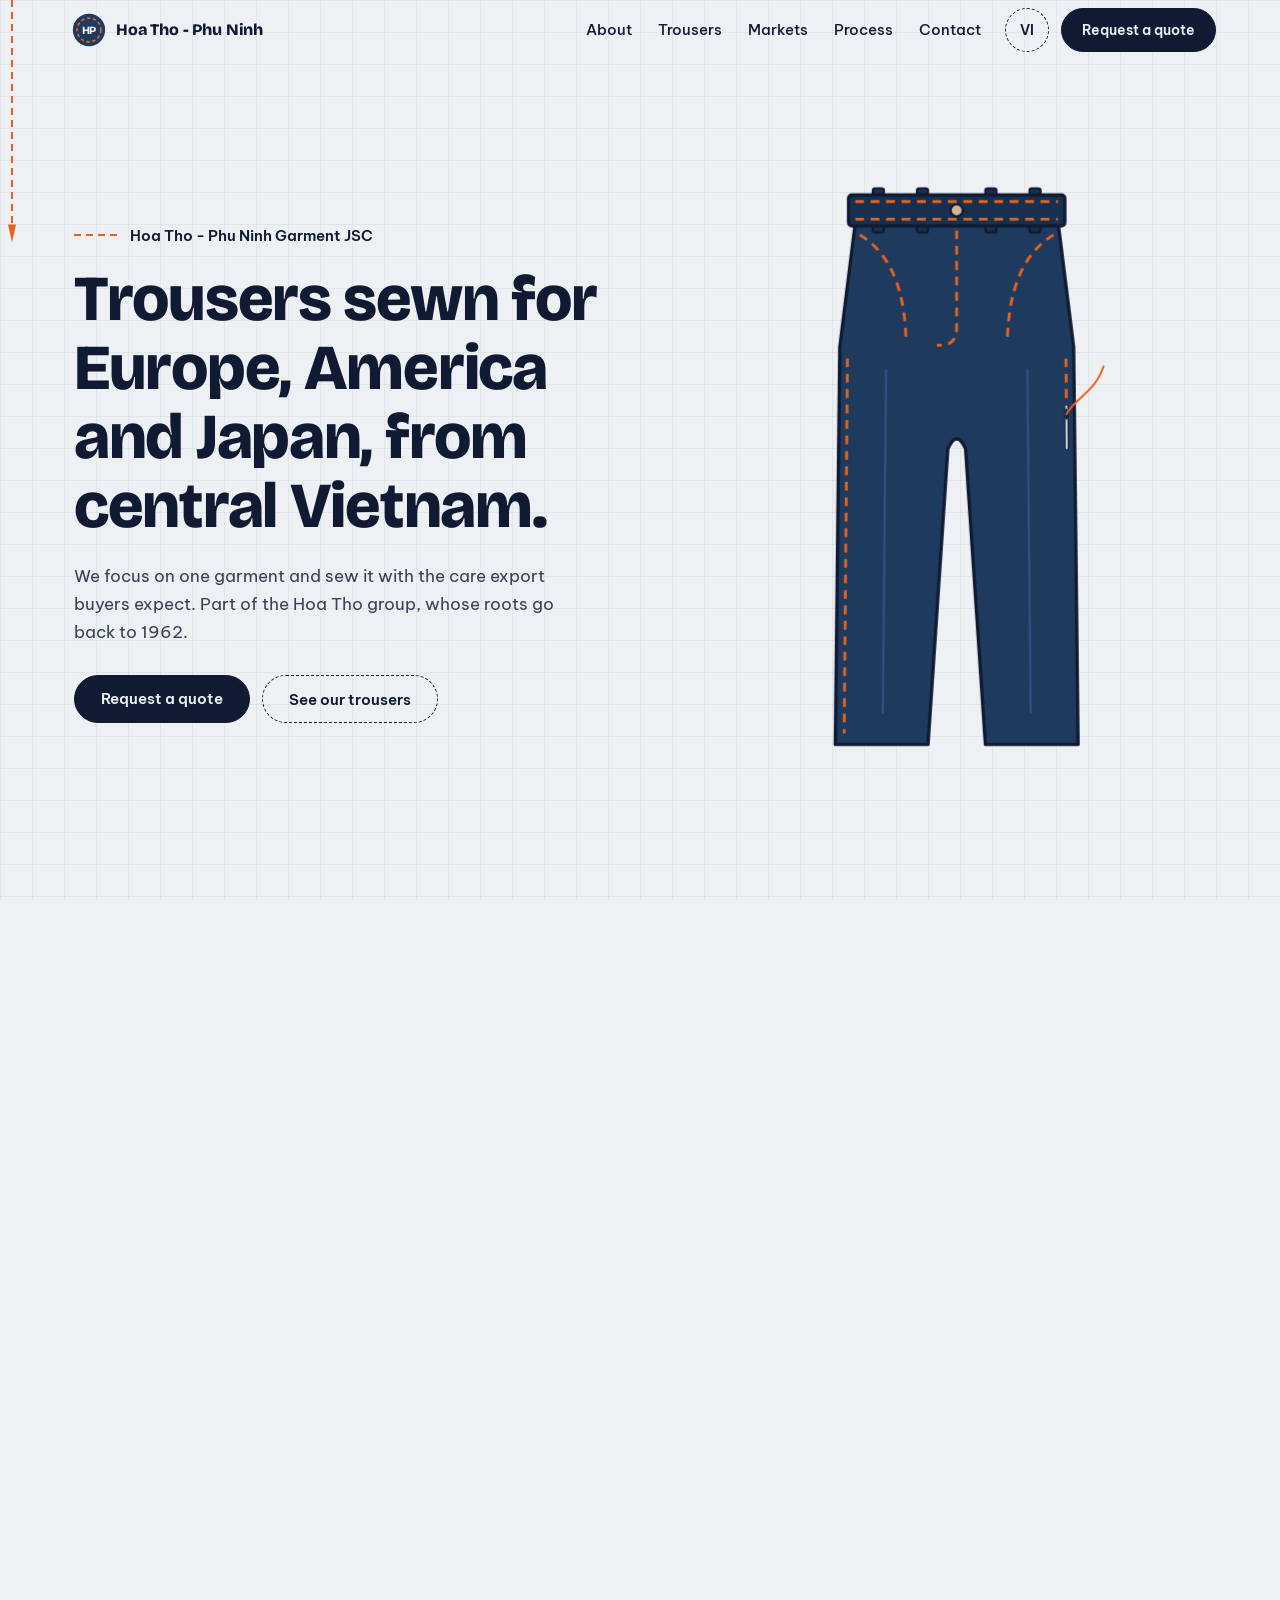
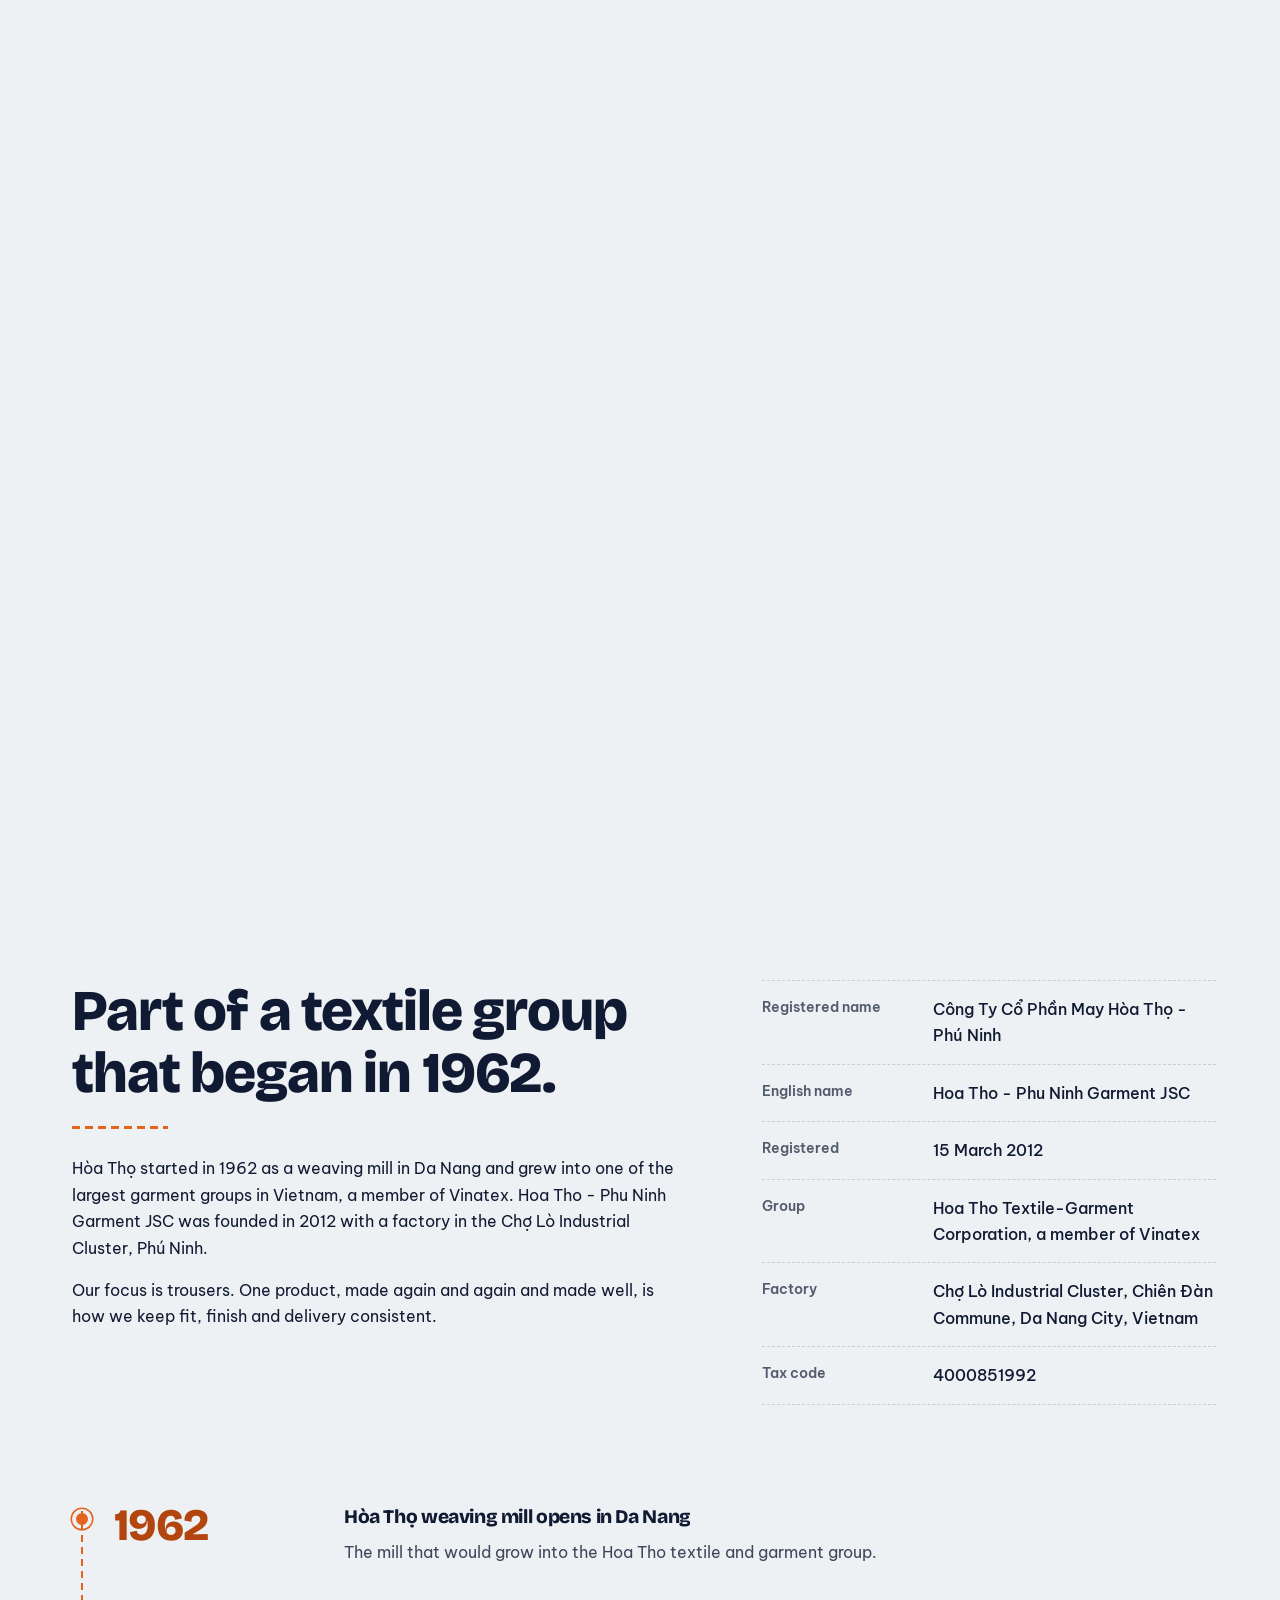
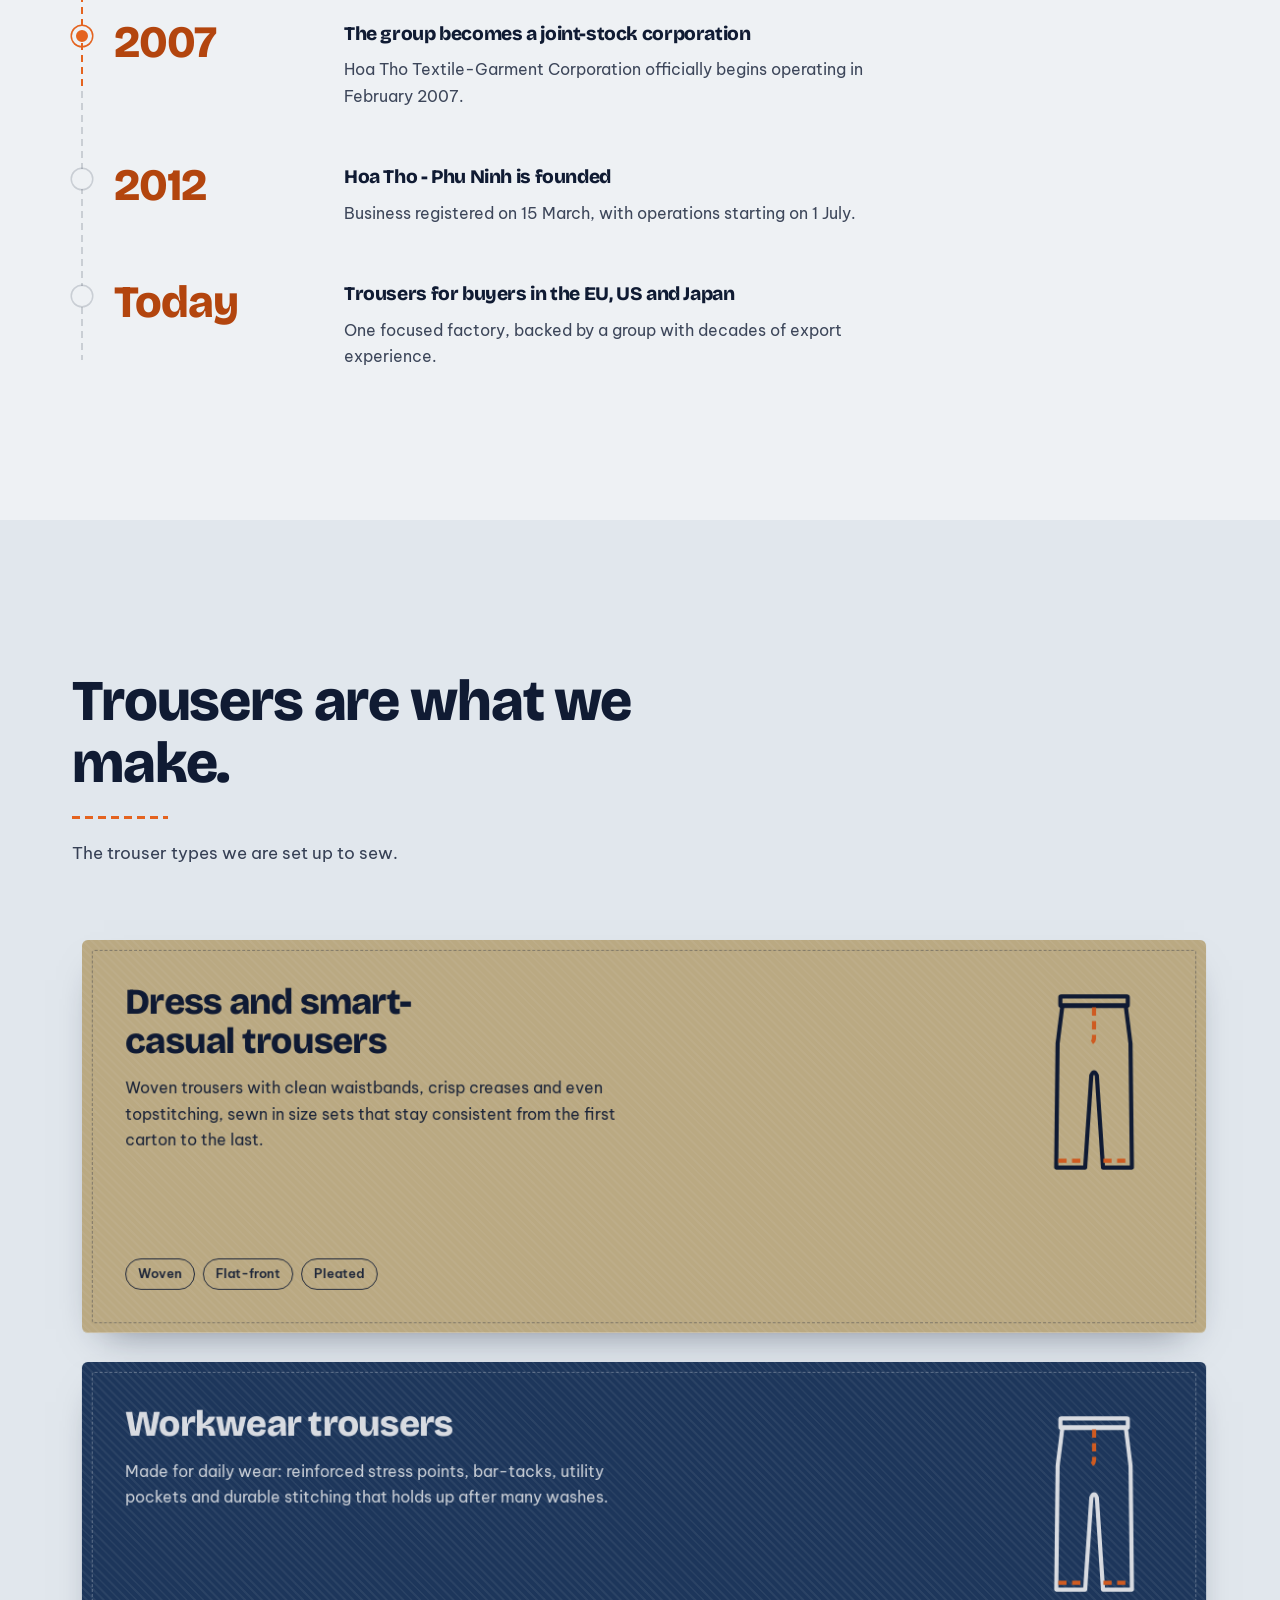
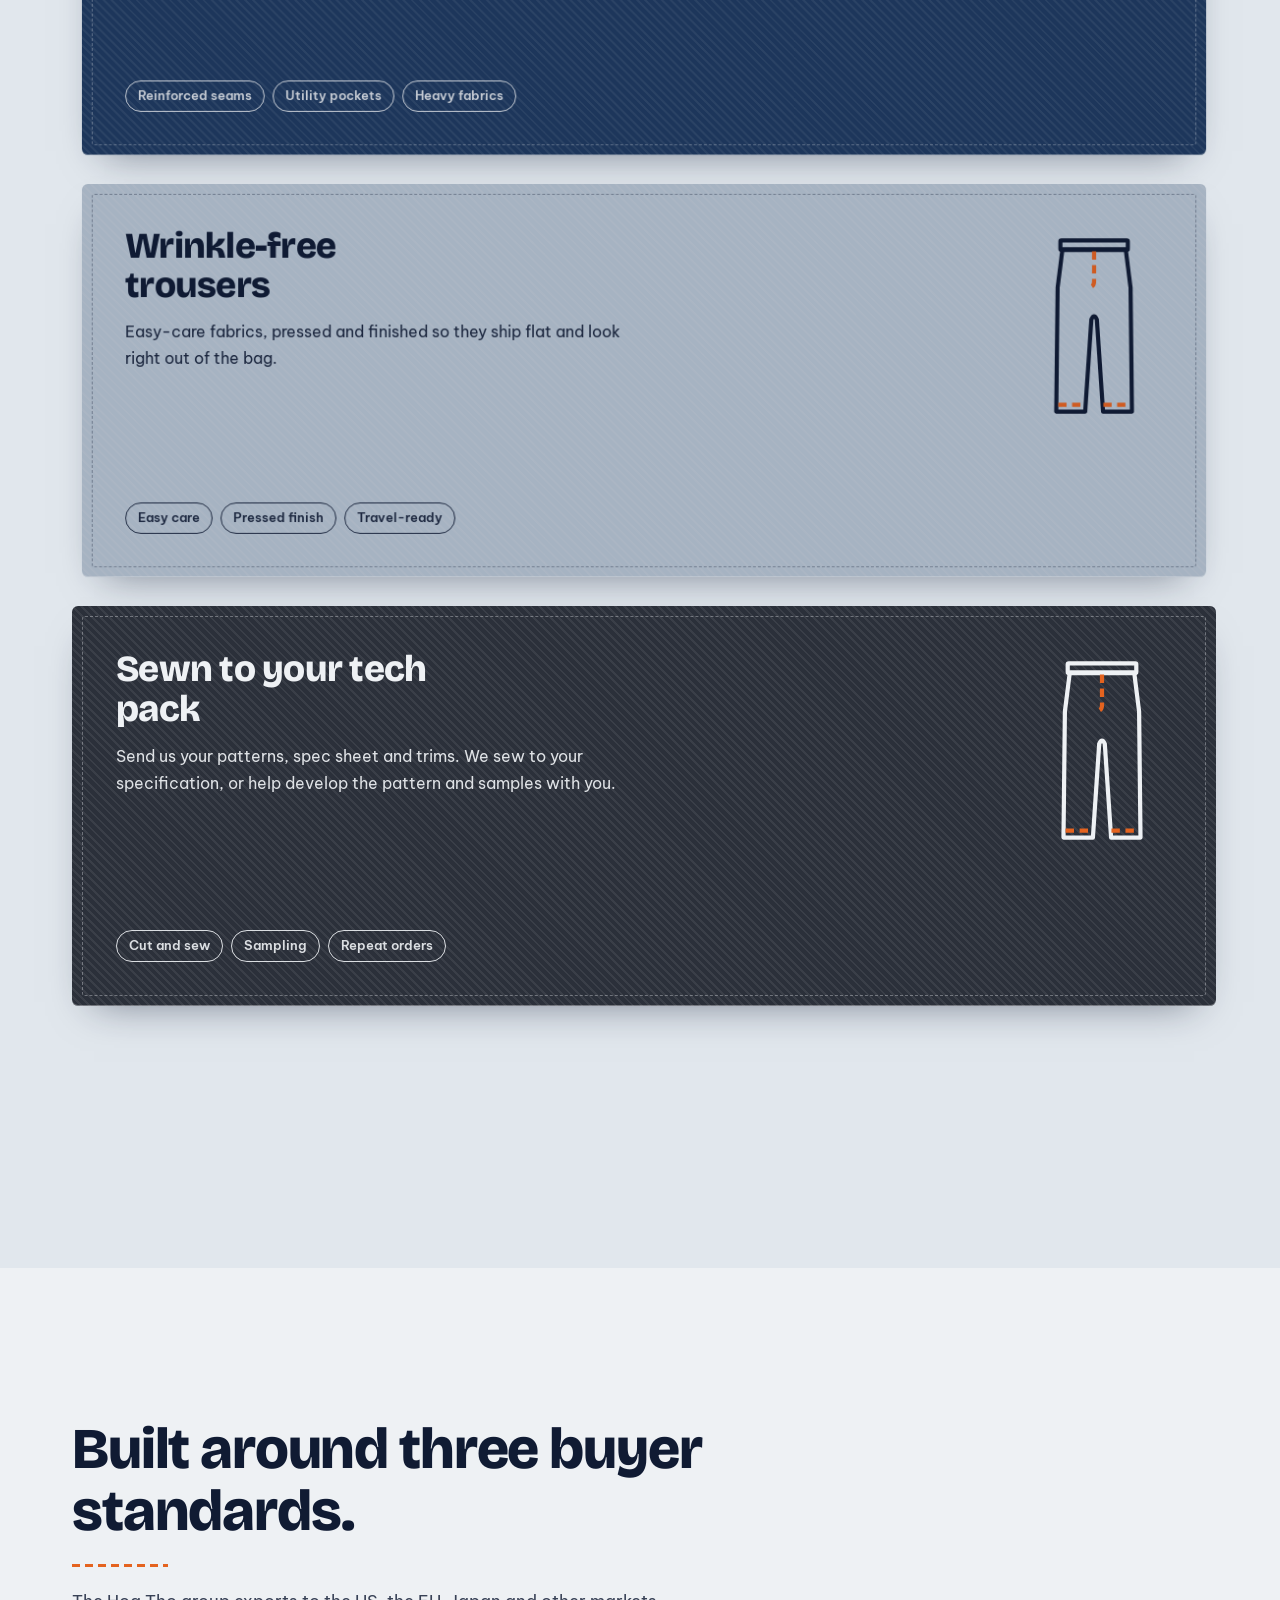
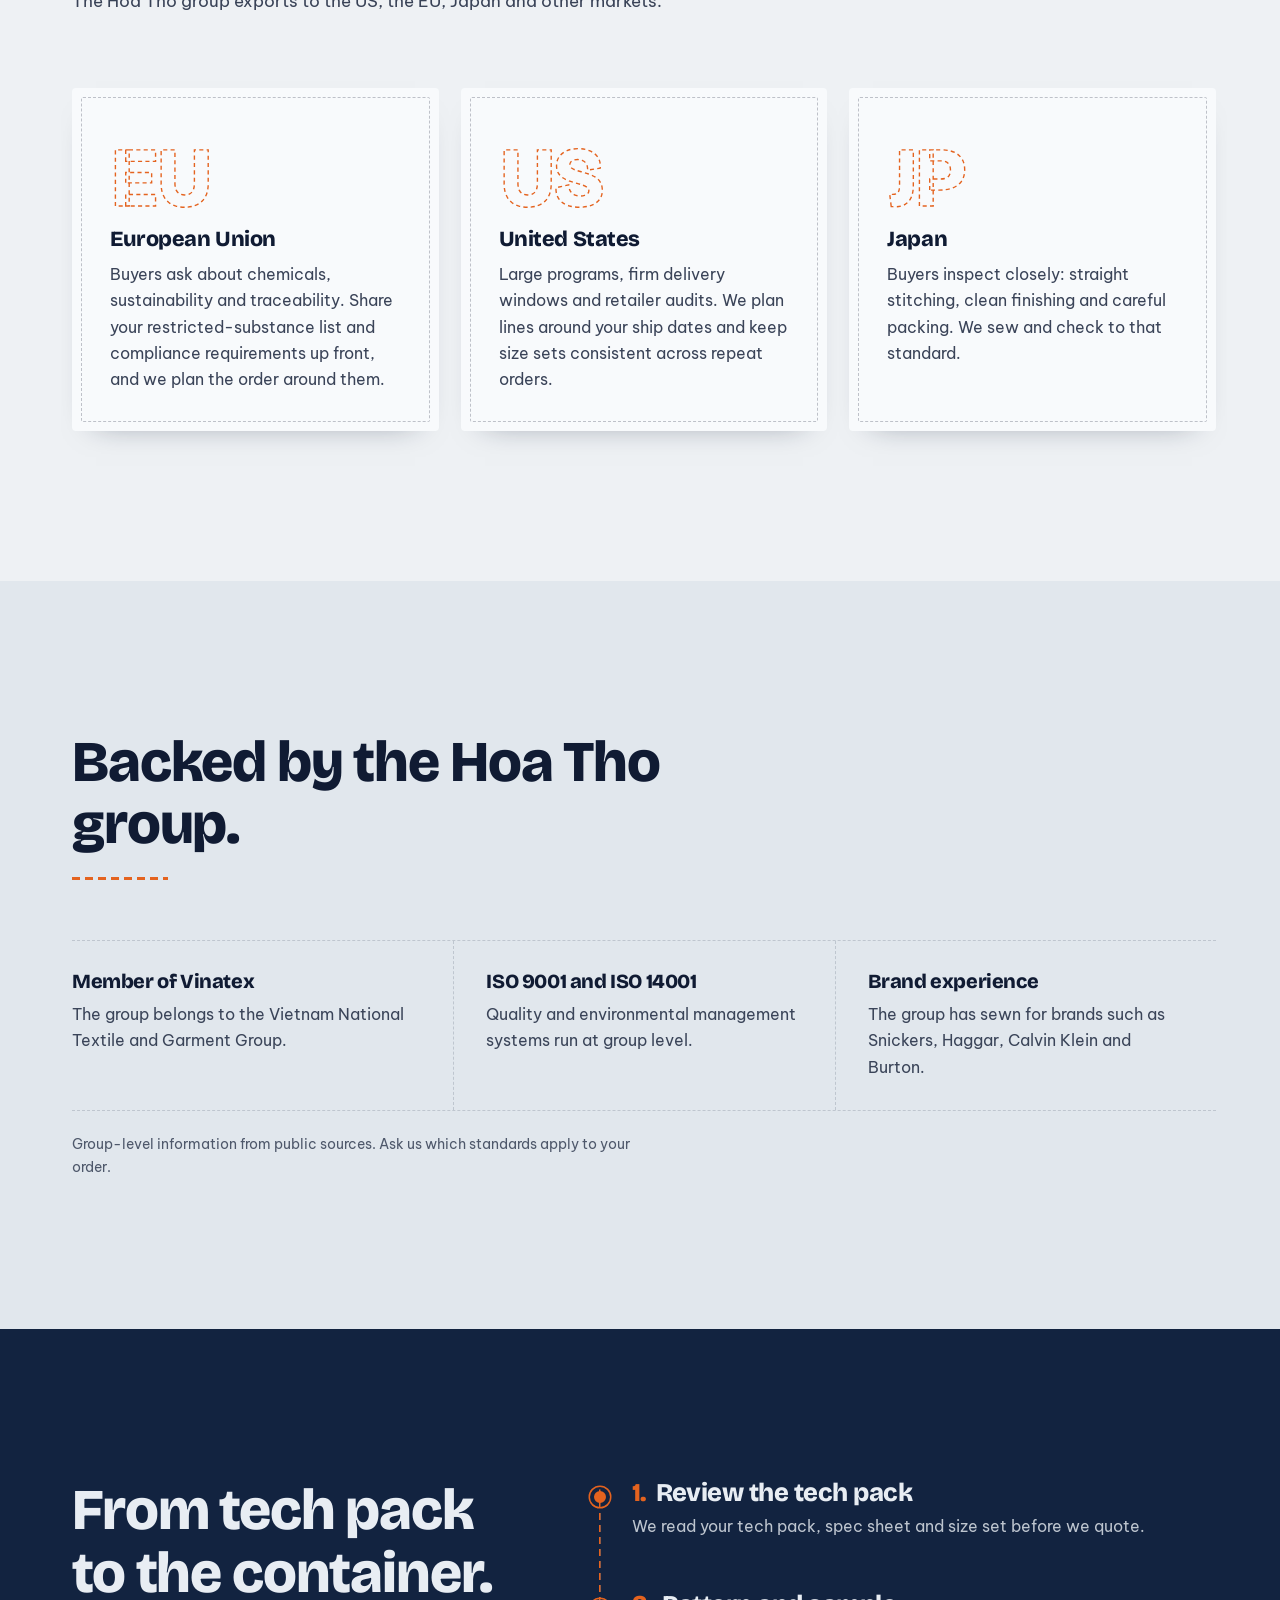
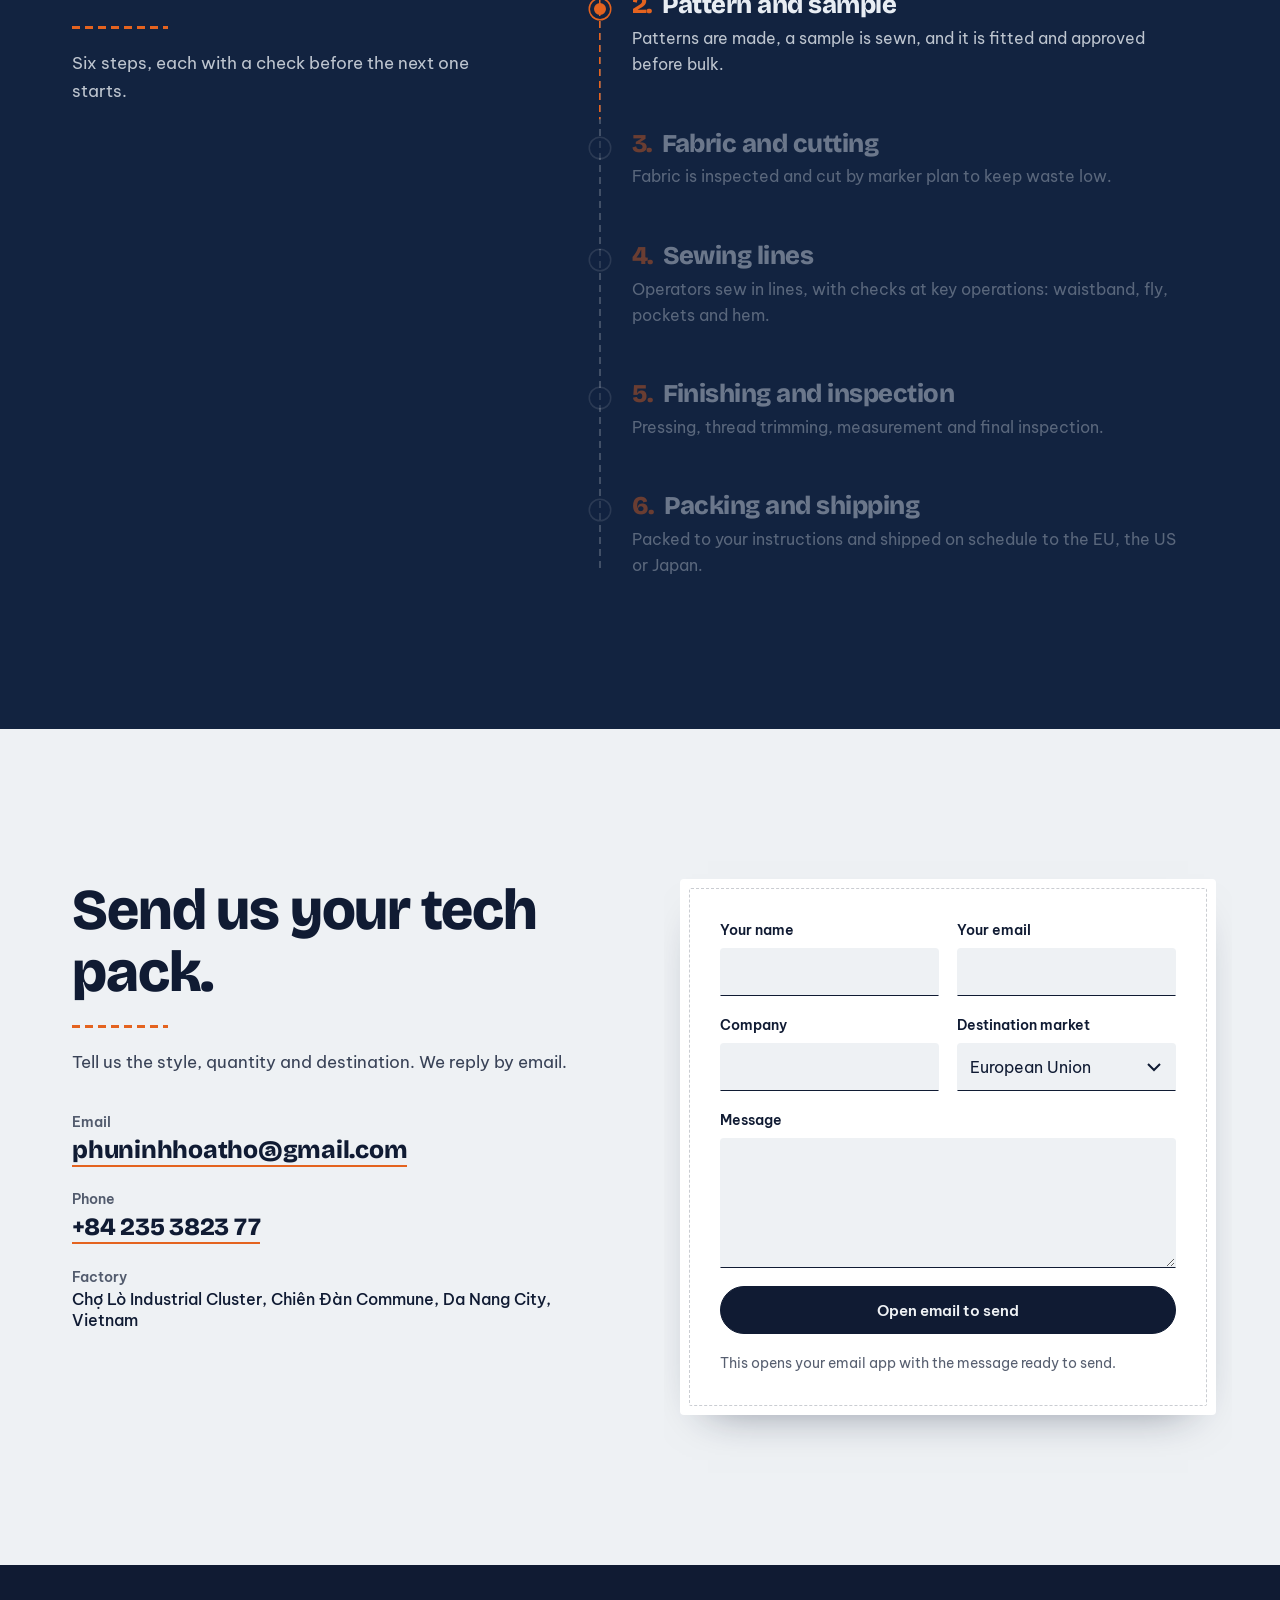
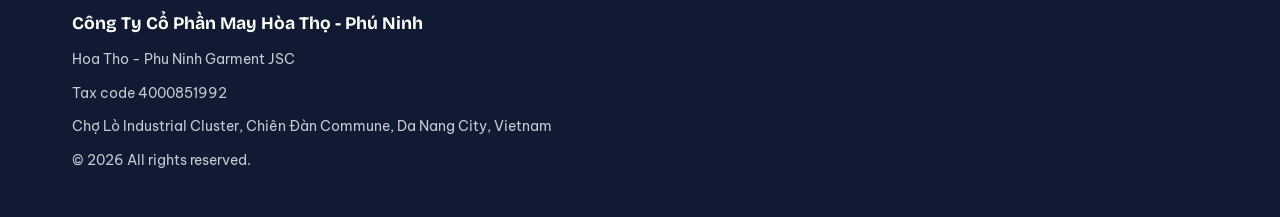
==== index.html @ cc7454ab "Refactor contact form submission logic" ====
<!DOCTYPE html>
<html lang="en">
<head>
<meta charset="utf-8">
<meta name="viewport" content="width=device-width, initial-scale=1, viewport-fit=cover">
<title>Hoa Tho - Phu Ninh Garment JSC | Trouser manufacturer, Vietnam</title>
<meta name="description" content="Hoa Tho - Phu Ninh Garment JSC sews trousers for buyers in the EU, the US and Japan. Part of the Hoa Tho group, whose roots go back to 1962.">
<meta name="theme-color" content="#EEF1F4">
<link rel="icon" href="data:image/svg+xml,%3Csvg xmlns='http://www.w3.org/2000/svg' viewBox='0 0 40 40'%3E%3Ccircle cx='20' cy='20' r='19' fill='%231F3A5F'/%3E%3Ccircle cx='20' cy='20' r='14' fill='none' stroke='%23E4631F' stroke-width='2' stroke-dasharray='4 3'/%3E%3C/svg%3E">
<link rel="preconnect" href="https://fonts.googleapis.com">
<link rel="preconnect" href="https://fonts.gstatic.com" crossorigin>
<link href="https://fonts.googleapis.com/css2?family=Be+Vietnam+Pro:wght@400;500;600&family=Bricolage+Grotesque:opsz,wght@12..96,600;12..96,800&display=swap" rel="stylesheet">
<script>document.documentElement.classList.add('js');</script>
<style>
:root{
  --paper:#EEF1F4; --paper2:#E1E7ED; --ink:#101B33; --denim:#1F3A5F; --denim-d:#122340;
  --khaki:#CDB98A; --thread:#E4631F; --thread-d:#B3450E; --line:rgba(16,27,51,.16);
  --f-display:'Bricolage Grotesque','Segoe UI',system-ui,-apple-system,'Helvetica Neue',Arial,sans-serif;
  --f-body:'Be Vietnam Pro','Segoe UI',system-ui,-apple-system,Roboto,'Helvetica Neue',Arial,sans-serif;
  --hdr:60px; --pad:clamp(22px,5vw,64px);
}
*,*::before,*::after{box-sizing:border-box}
*{margin:0}
html{-webkit-text-size-adjust:100%;text-size-adjust:100%}
html.lenis,html.lenis body{height:auto}
.lenis.lenis-smooth{scroll-behavior:auto!important}
.lenis.lenis-stopped{overflow:hidden}
body{font-family:var(--f-body);background:var(--paper);color:var(--ink);line-height:1.65;font-size:1rem;overflow-x:hidden;overflow-x:clip;-webkit-font-smoothing:antialiased;-webkit-tap-highlight-color:transparent}
img,svg{display:block;max-width:100%}
a{color:inherit}
h1,h2,h3{font-family:var(--f-display);line-height:1.08;letter-spacing:-.02em;font-weight:800}
:focus-visible{outline:3px solid var(--thread);outline-offset:3px;border-radius:2px}
.skip{position:absolute;left:12px;top:-60px;background:var(--ink);color:#fff;padding:10px 16px;z-index:100;border-radius:6px}
.skip:focus{top:12px}
section[id]{scroll-margin-top:var(--hdr)}

/* ---------- header ---------- */
.hdr{position:fixed;inset:0 0 auto 0;z-index:50;padding-top:env(safe-area-inset-top);transition:background .3s,border-color .3s;border-bottom:1px solid transparent}
.hdr.sc{background:rgba(238,241,244,.88);-webkit-backdrop-filter:blur(10px);backdrop-filter:blur(10px);border-bottom-color:var(--line)}
.hdr-in{height:var(--hdr);display:flex;align-items:center;gap:12px;padding:0 var(--pad) 0 calc(var(--pad) + 8px);max-width:1400px;margin:0 auto}
.brand{display:flex;align-items:center;gap:10px;text-decoration:none;font-family:var(--f-display);font-weight:800;font-size:1rem;letter-spacing:-.01em;min-width:0;flex:1 1 auto}
.brand svg{width:34px;height:34px;flex:none}
.brand span{white-space:nowrap;overflow:hidden;text-overflow:ellipsis}
.nav{display:none;gap:26px;font-size:.92rem;font-weight:500}
.nav a{text-decoration:none;padding:6px 0;background:linear-gradient(var(--thread),var(--thread)) 0 100%/0 2px no-repeat;transition:background-size .3s}
.nav a:hover{background-size:100% 2px}
.lang{min-width:44px;height:44px;border:1.5px dashed var(--ink);border-radius:999px;background:transparent;font:600 .85rem var(--f-body);color:var(--ink);cursor:pointer;padding:0 12px}
.btn.hdr-cta{display:none}
@media (min-width:640px){.btn.hdr-cta{display:inline-flex}}
@media (min-width:980px){.nav{display:flex;margin-left:auto;margin-right:12px}.brand{flex:0 0 auto}}

.btn{display:inline-flex;align-items:center;justify-content:center;min-height:48px;padding:0 26px;border-radius:999px;border:1.5px solid var(--ink);background:var(--ink);color:var(--paper);font:600 .95rem var(--f-body);white-space:nowrap;text-decoration:none;cursor:pointer;transition:background .25s,color .25s,border-color .25s}
.btn:hover{background:var(--thread-d);border-color:var(--thread-d)}
.btn.ghost{background:transparent;color:var(--ink);border-style:dashed}
.btn.ghost:hover{background:var(--ink);color:var(--paper);border-style:solid}
.hdr-cta.btn{min-height:44px;padding:0 20px;font-size:.88rem}

/* ---------- scroll seam on the left edge ---------- */
.rail{position:fixed;left:6px;top:0;bottom:0;width:12px;z-index:45;pointer-events:none}
.rail-line{position:absolute;left:5px;top:0;bottom:0;width:2px;background:repeating-linear-gradient(to bottom,var(--thread) 0 7px,transparent 7px 12px)}
.js .rail-line{clip-path:inset(0 0 100% 0)}
.rail-needle{position:absolute;left:2px;top:0;width:8px;height:18px;background:var(--thread);clip-path:polygon(0 0,100% 0,50% 100%);opacity:0;will-change:transform}
.js .rail-needle{opacity:1}

/* ---------- hero (pinned, scroll-scrubbed stitching) ---------- */
.hero-track{height:270vh;height:270svh;position:relative}
.hero-sticky{position:sticky;top:0;height:100vh;height:100svh;display:flex;align-items:center;padding:calc(var(--hdr) + 14px + env(safe-area-inset-top)) var(--pad) 28px calc(var(--pad) + 10px);
  background-color:var(--paper);
  background-image:linear-gradient(rgba(16,27,51,.055) 1px,transparent 1px),linear-gradient(90deg,rgba(16,27,51,.055) 1px,transparent 1px);
  background-size:32px 32px}
.hero-grid{display:grid;grid-template-columns:1.05fr .95fr;gap:clamp(16px,4vw,64px);align-items:center;width:100%;max-width:1280px;margin:0 auto}
.hero-co{font-size:.95rem;font-weight:600;margin-bottom:16px;display:flex;align-items:center;gap:12px}
.hero-co::before{content:"";width:44px;height:2px;background:repeating-linear-gradient(90deg,var(--thread) 0 7px,transparent 7px 12px);flex:none}
.hero h1{font-size:clamp(2.1rem,5vw,4.3rem);font-size:clamp(2.1rem,min(5vw,10svh),4.3rem);max-width:16ch}
.hero-lead{margin-top:22px;max-width:46ch;font-size:1.05rem;color:rgba(16,27,51,.82)}
.hero-cta{margin-top:30px;display:flex;flex-wrap:wrap;gap:12px}
.hero-art{display:flex;justify-content:center;align-items:center;min-height:0}
.hero-art svg{height:min(76vh,640px);height:min(76svh,640px);width:auto;max-width:100%;overflow:visible}
.hero-hint{position:absolute;left:50%;bottom:calc(14px + env(safe-area-inset-bottom));transform:translateX(-50%);font-size:.82rem;font-weight:500;color:rgba(16,27,51,.7);display:flex;align-items:center;gap:10px;white-space:nowrap;pointer-events:none}
.hero-hint i{width:2px;height:22px;background:repeating-linear-gradient(to bottom,var(--thread) 0 5px,transparent 5px 9px)}
@media (max-width:820px){
  .hero-grid{grid-template-columns:1fr;gap:10px}
  .hero h1{font-size:clamp(1.75rem,8vw,2.4rem);max-width:17ch}
  .hero-lead,.hero-cta .ghost{display:none}
  .hero-cta{margin-top:18px}
  .hero-co{margin-bottom:10px;font-size:.85rem}
  .hero-art svg{height:min(42vh,380px);height:min(42svh,380px)}
  .hero-hint{display:none}
}
@media (max-width:820px) and (max-height:600px){
  .hero-co{display:none}
  .hero-art svg{height:min(32vh,380px);height:min(32svh,380px)}
}
@media (max-height:480px) and (min-width:821px){
  .hero h1{font-size:clamp(1.4rem,8.5vh,2.4rem)}
  .hero-lead,.hero-cta{display:none}
  .hero-co{margin-bottom:8px}
}
/* load-in: the one orchestrated moment */
@keyframes wipe{from{clip-path:inset(-25% 100% -25% 0)}to{clip-path:inset(-25% -3% -25% -3%)}}
@keyframes cut{from{clip-path:inset(0 0 100% 0)}to{clip-path:inset(-10% -10% -10% -10%)}}
@keyframes rise{from{opacity:0}to{opacity:1}}
.js .hero h1{animation:wipe 1.3s cubic-bezier(.65,0,.2,1) .15s both}
.js .hero-co,.js .hero-lead,.js .hero-cta{animation:rise .8s ease 1s both}
.js .hero-art{animation:cut 1.2s cubic-bezier(.65,0,.2,1) .35s both}
.js .hero:not(.ready) .stitch{visibility:hidden}

/* ---------- generic sections ---------- */
.sec{padding:clamp(76px,12vw,150px) var(--pad) clamp(76px,12vw,150px) calc(var(--pad) + 8px);position:relative}
.wrap{max-width:1180px;margin:0 auto}
.sec h2{font-size:clamp(1.9rem,5.2vw,3.6rem);max-width:18ch}
.sec-lead{margin-top:20px;max-width:54ch;font-size:1.08rem;color:rgba(16,27,51,.82)}
.seam{display:block;height:3px;width:96px;margin-top:22px;background:repeating-linear-gradient(90deg,var(--thread) 0 8px,transparent 8px 13px)}
.dark{background:var(--denim-d);color:#E8EDF3}
.dark .sec-lead,.dark p{color:rgba(232,237,243,.8)}
.alt{background:var(--paper2)}

/* reveal: a wipe along the seam (only things that are not scrubbed) */
.js [data-rv]{clip-path:inset(-20% 100% -20% 0)}
.js [data-rv].in{clip-path:inset(-20% -3% -20% -3%);transition:clip-path 1.1s cubic-bezier(.65,0,.2,1);transition-delay:var(--d,0s)}

/* ---------- about ---------- */
.about-grid{display:grid;gap:clamp(36px,6vw,80px);grid-template-columns:1fr}
.about-grid p+p{margin-top:16px}
.about-grid .body{margin-top:26px;max-width:58ch}
.facts{border-top:1.5px dashed var(--line);align-self:start}
.facts div{display:grid;grid-template-columns:minmax(96px,34%) 1fr;gap:16px;padding:15px 0;border-bottom:1.5px dashed var(--line)}
.facts dt{font-size:.88rem;font-weight:600;color:rgba(16,27,51,.7)}
.facts dd{font-weight:500;overflow-wrap:anywhere}
@media (min-width:900px){.about-grid{grid-template-columns:1.15fr .85fr}}

/* thread timeline (shared by about + process) */
.thread{list-style:none;padding:0 0 0 42px;position:relative;--tc:var(--line);--p:1}
.js .thread{--p:0}
.thread::before,.thread::after{content:"";position:absolute;left:9px;top:10px;bottom:10px;width:2px;background:repeating-linear-gradient(to bottom,var(--tc) 0 7px,transparent 7px 12px)}
.thread::after{--tc:var(--thread);clip-path:inset(0 0 calc(100% - var(--p) * 100%) 0)}
.thread>li{position:relative;padding-bottom:clamp(30px,5vw,52px)}
.thread>li:last-child{padding-bottom:0}
.thread>li::before{content:"";position:absolute;left:-42px;top:8px;width:20px;height:20px;border-radius:50%;background:var(--thread);border:4px solid var(--paper);box-shadow:0 0 0 1.5px var(--thread);transition:background .3s,box-shadow .3s}
.js .thread>li:not(.on)::before{background:var(--paper);box-shadow:0 0 0 1.5px var(--line)}
.tl{margin-top:clamp(56px,8vw,96px)}
.tl time{font-family:var(--f-display);font-weight:800;font-size:clamp(1.9rem,4.2vw,2.8rem);letter-spacing:-.02em;color:var(--thread-d);line-height:1.1;display:block}
.tl h3{font-size:1.2rem;margin:6px 0 6px}
.tl p{max-width:52ch;color:rgba(16,27,51,.8)}
@media (min-width:900px){
  .tl>li{display:grid;grid-template-columns:190px 1fr;gap:12px 40px;align-items:start}
  .tl time{grid-row:span 2}
  .tl h3{margin:6px 0 0}
}

/* ---------- products: fabric swatches that stack ---------- */
.stack{margin-top:clamp(40px,6vw,72px);padding-bottom:10vh}
.card{--c-bg:var(--khaki);--c-ink:var(--ink);position:sticky;top:calc(var(--hdr) + 14px + var(--i) * 14px);margin-bottom:22px;min-height:clamp(300px,50vh,400px);min-height:clamp(300px,50svh,400px);border-radius:6px;padding:clamp(24px,4vw,44px);background-color:var(--c-bg);color:var(--c-ink);
  background-image:repeating-linear-gradient(45deg,rgba(255,255,255,.07) 0 2px,transparent 2px 6px);
  display:grid;grid-template-columns:1fr auto;gap:20px;align-content:space-between;transform-origin:50% 0;will-change:transform;box-shadow:0 -1px 0 rgba(255,255,255,.35) inset,0 18px 40px -22px rgba(16,27,51,.55)}
.card::after{content:"";position:absolute;inset:10px;border:1.5px dashed currentColor;opacity:.35;border-radius:3px;pointer-events:none}
.card .shade{position:absolute;inset:0;background:var(--ink);opacity:0;border-radius:6px;pointer-events:none;z-index:2}
.card h3{font-size:clamp(1.5rem,3.8vw,2.3rem);max-width:14ch}
.card p{margin-top:14px;max-width:46ch;opacity:.92}
.card .ico{width:clamp(70px,14vw,140px);height:auto;aspect-ratio:400/580;color:currentColor;align-self:start}
.card ul{grid-column:1/-1;list-style:none;padding:0;display:flex;flex-wrap:wrap;gap:8px}
.card li{font-size:.82rem;font-weight:600;padding:4px 12px;border:1.5px solid currentColor;border-radius:999px;opacity:.9}
.c1{--c-bg:#CDB98A}
.c2{--c-bg:#1F3A5F;--c-ink:#EEF1F4}
.c3{--c-bg:#B7C4D1}
.c4{--c-bg:#2B303A;--c-ink:#EEF1F4}

/* ---------- markets ---------- */
.mk-grid{margin-top:clamp(40px,6vw,72px);display:grid;gap:22px;grid-template-columns:1fr}
.mk{background:#F8FAFC;padding:clamp(26px,3.4vw,38px);position:relative;border-radius:4px;box-shadow:0 14px 30px -24px rgba(16,27,51,.5)}
.mk::after{content:"";position:absolute;inset:9px;border:1.5px dashed rgba(16,27,51,.25);border-radius:2px;pointer-events:none}
.mk-code{width:clamp(130px,16vw,180px);height:auto;margin-bottom:12px;overflow:visible}
.mk-code text{font-family:var(--f-display);font-weight:800;font-size:104px;fill:none;stroke:var(--thread);stroke-width:1.7;stroke-dasharray:5 4}
.mk h3{font-size:1.35rem;margin-bottom:10px}
.mk p{color:rgba(16,27,51,.82)}
@media (min-width:900px){.mk-grid{grid-template-columns:repeat(3,1fr)}}

/* ---------- group standards ---------- */
.st-grid{margin-top:clamp(36px,5vw,60px);display:grid;gap:0;grid-template-columns:1fr;border-top:1.5px dashed var(--line)}
.st-grid>div{padding:26px 0;border-bottom:1.5px dashed var(--line)}
.st-grid h3{font-size:1.25rem;margin-bottom:8px}
.st-grid p{color:rgba(16,27,51,.8);max-width:44ch}
.note{margin-top:22px;font-size:.88rem;color:rgba(16,27,51,.7);max-width:64ch}
@media (min-width:900px){
  .st-grid{grid-template-columns:repeat(3,1fr);border-bottom:1.5px dashed var(--line)}
  .st-grid>div{border-bottom:0;padding:30px 32px 30px 0}
  .st-grid>div+div{padding-left:32px;border-left:1.5px dashed var(--line)}
}

/* ---------- process ---------- */
.pc-wrap{display:grid;gap:clamp(40px,6vw,70px);grid-template-columns:1fr}
.pc-head{align-self:start}
.pc{--tc:rgba(255,255,255,.2);counter-reset:s}
.pc>li::before{border-color:var(--denim-d);box-shadow:0 0 0 1.5px var(--thread)}
.js .pc>li:not(.on)::before{background:var(--denim-d);box-shadow:0 0 0 1.5px rgba(255,255,255,.25)}
.pc>li{counter-increment:s;transition:opacity .4s}
.js .pc>li:not(.on){opacity:.42}
.pc h3{font-size:clamp(1.25rem,2.6vw,1.6rem);margin-bottom:6px}
.pc h3::before{content:counter(s) ".";color:var(--thread);margin-right:10px}
.pc p{max-width:50ch}
@media (min-width:900px){
  .pc-wrap{grid-template-columns:5fr 7fr}
  .pc-head{position:sticky;top:calc(var(--hdr) + 40px)}
}

/* ---------- contact ---------- */
.ct-grid{display:grid;gap:clamp(36px,6vw,72px);grid-template-columns:1fr}
.ct-lines{margin-top:34px;display:grid;gap:22px}
.ct-lines dt{font-size:.88rem;font-weight:600;color:rgba(16,27,51,.7)}
.ct-lines dd{font-family:var(--f-display);font-weight:800;font-size:clamp(1.05rem,4.4vw,1.55rem);letter-spacing:-.01em;overflow-wrap:anywhere;line-height:1.3}
.ct-lines dd.plain{font-family:var(--f-body);font-weight:500;font-size:1rem;letter-spacing:0}
.ct-lines a{text-decoration:none;background:linear-gradient(var(--thread),var(--thread)) 0 100%/100% 2px no-repeat;padding-bottom:2px}
.ct-lines a:hover{color:var(--thread-d)}
.fm{background:#fff;padding:clamp(22px,4vw,40px);border-radius:4px;position:relative;box-shadow:0 20px 44px -28px rgba(16,27,51,.55)}
.fm::after{content:"";position:absolute;inset:9px;border:1.5px dashed rgba(16,27,51,.22);border-radius:2px;pointer-events:none}
.fm form{position:relative;z-index:1;display:grid;gap:18px}
.fld{display:grid;gap:6px}
.fld.two{gap:18px}
.fld label{font-size:.88rem;font-weight:600}
.fld input,.fld select,.fld textarea{width:100%;min-height:48px;font:400 16px var(--f-body);color:var(--ink);background:var(--paper);border:1.5px solid transparent;border-bottom-color:var(--ink);border-radius:4px 4px 0 0;padding:10px 12px;-webkit-appearance:none;appearance:none}
.fld textarea{min-height:130px;resize:vertical}
.fld select{background-image:url("data:image/svg+xml,%3Csvg xmlns='http://www.w3.org/2000/svg' width='14' height='9' viewBox='0 0 14 9'%3E%3Cpath d='M1 1l6 6 6-6' fill='none' stroke='%23101B33' stroke-width='2'/%3E%3C/svg%3E");background-repeat:no-repeat;background-position:right 14px center;padding-right:40px}
.fld input:focus,.fld select:focus,.fld textarea:focus{outline:none;border-color:var(--thread);background:#fff}
@media (min-width:560px){.fld.two{grid-template-columns:1fr 1fr}}
.err{color:#B3260E;font-size:.9rem;font-weight:600}
.err[hidden]{display:none}
.fm .btn{width:100%}
.fm .hint{font-size:.85rem;color:rgba(16,27,51,.7)}
@media (min-width:900px){.ct-grid{grid-template-columns:1fr 1fr}}

/* ---------- footer ---------- */
footer{background:var(--ink);color:rgba(238,241,244,.82);padding:44px var(--pad) calc(44px + env(safe-area-inset-bottom)) calc(var(--pad) + 8px);font-size:.9rem}
footer .wrap{display:grid;gap:10px}
footer strong{color:#fff;font-family:var(--f-display);font-size:1.1rem}

/* ---------- reduced motion ---------- */
@media (prefers-reduced-motion:reduce){
  *,*::before,*::after{animation:none!important;transition:none!important;scroll-behavior:auto!important}
  .js [data-rv]{clip-path:none!important}
  .js .rail-line{clip-path:none!important}
  .js .thread{--p:1!important}
  .hero-track{height:auto}
  .hero-sticky{position:relative;height:auto;min-height:100vh;min-height:100svh}
  .hero-hint{display:none}
  .card{position:relative;top:auto}
}
</style>
</head>
<body>
<a class="skip" href="#main">Skip to content</a>

<!-- shared SVG symbol: trouser icon for the swatches -->
<svg width="0" height="0" style="position:absolute" aria-hidden="true" focusable="false">
  <symbol id="trouser-ico" viewBox="0 0 400 580">
    <path d="M108 64 L292 64 L306 176 L310 536 L226 536 L208 268 Q200 250 192 268 L174 536 L90 536 L94 176 Z" fill="none" stroke="currentColor" stroke-width="12" stroke-linejoin="round"/>
    <rect x="102" y="38" width="196" height="28" rx="3" fill="none" stroke="currentColor" stroke-width="12"/>
    <path d="M200 70 L200 158 Q200 176 182 174 M96 516 L174 516 M227 516 L305 516" fill="none" stroke="#E4631F" stroke-width="12" stroke-dasharray="24 16"/>
  </symbol>
</svg>

<header class="hdr" id="hdr">
  <div class="hdr-in">
    <a class="brand" href="#top" aria-label="Hoa Tho - Phu Ninh Garment JSC">
      <svg viewBox="0 0 40 40" aria-hidden="true"><circle cx="20" cy="20" r="19" fill="#1F3A5F"/><circle cx="20" cy="20" r="14" fill="none" stroke="#E4631F" stroke-width="2" stroke-dasharray="4 3"/><text x="20" y="25" text-anchor="middle" font-size="13" font-weight="800" fill="#EEF1F4" font-family="Bricolage Grotesque,Segoe UI,Arial,sans-serif">HP</text></svg>
      <span data-i18n="brand">Hoa Tho - Phu Ninh</span>
    </a>
    <nav class="nav" aria-label="Main">
      <a href="#about" data-i18n="n_about">About</a>
      <a href="#products" data-i18n="n_products">Trousers</a>
      <a href="#markets" data-i18n="n_markets">Markets</a>
      <a href="#process" data-i18n="n_process">Process</a>
      <a href="#contact" data-i18n="n_contact">Contact</a>
    </nav>
    <button class="lang" id="lang" type="button" aria-label="Chuyển sang tiếng Việt">VI</button>
    <a class="btn hdr-cta" href="#contact" data-i18n="hdr_cta">Request a quote</a>
  </div>
</header>

<div class="rail" aria-hidden="true"><i class="rail-line" id="railLine"></i><i class="rail-needle" id="railNeedle"></i></div>

<main id="main">
<!-- ================= HERO ================= -->
<section class="hero hero-track" id="hero" aria-labelledby="hero-h">
  <div class="hero-sticky" id="top">
    <div class="hero-grid">
      <div class="hero-copy">
        <p class="hero-co" data-i18n="hero_co">Hoa Tho - Phu Ninh Garment JSC</p>
        <h1 id="hero-h" data-i18n="hero_h">Trousers sewn for Europe, America and Japan, from central Vietnam.</h1>
        <p class="hero-lead" data-i18n="hero_lead">We focus on one garment and sew it with the care export buyers expect. Part of the Hoa Tho group, whose roots go back to 1962.</p>
        <div class="hero-cta">
          <a class="btn" href="#contact" data-i18n="hero_cta1">Request a quote</a>
          <a class="btn ghost" href="#products" data-i18n="hero_cta2">See our trousers</a>
        </div>
      </div>
      <div class="hero-art">
        <svg id="heroSvg" viewBox="0 0 400 580" role="img" aria-label="Trousers being stitched with orange thread as you scroll" data-i18n-aria="hero_art">
          <defs></defs>
          <g class="fabric">
            <path d="M108 64 L292 64 L306 176 L310 536 L226 536 L208 268 Q200 250 192 268 L174 536 L90 536 L94 176 Z" fill="#1F3A5F" stroke="#101B33" stroke-width="3" stroke-linejoin="round"/>
            <path d="M136 196 L133 508 M264 196 L267 508" stroke="#2E5283" stroke-width="2" fill="none"/>
            <rect x="124" y="32" width="10" height="40" rx="2" fill="#17304F" stroke="#101B33" stroke-width="2"/>
            <rect x="164" y="32" width="10" height="40" rx="2" fill="#17304F" stroke="#101B33" stroke-width="2"/>
            <rect x="226" y="32" width="10" height="40" rx="2" fill="#17304F" stroke="#101B33" stroke-width="2"/>
            <rect x="266" y="32" width="10" height="40" rx="2" fill="#17304F" stroke="#101B33" stroke-width="2"/>
            <rect x="102" y="38" width="196" height="28" rx="3" fill="#17304F" stroke="#101B33" stroke-width="3"/>
            <circle cx="200" cy="52" r="5.5" fill="#CDB98A" stroke="#101B33" stroke-width="2"/>
          </g>
          <g fill="none" stroke="#E4631F" stroke-width="2.6" stroke-dasharray="8 6">
            <path class="stitch" d="M108 44 L292 44"/>
            <path class="stitch" d="M108 60 L292 60"/>
            <path class="stitch" d="M200 70 L200 158 Q200 176 182 174"/>
            <path class="stitch" d="M112 74 Q152 98 154 168"/>
            <path class="stitch" d="M288 74 Q248 98 246 168"/>
            <path class="stitch" d="M101 186 L98 526"/>
            <path class="stitch" d="M299 186 L302 526"/>
            <path class="stitch" d="M184 282 L168 526"/>
            <path class="stitch" d="M216 282 L232 526"/>
            <path class="stitch" d="M96 516 L174 516"/>
            <path class="stitch" d="M227 516 L304 516"/>
          </g>
          <g id="needle" opacity="0">
            <line x1="0" y1="0" x2="-38" y2="0" stroke="#101B33" stroke-width="3.6" stroke-linecap="round"/>
            <line x1="0" y1="0" x2="-38" y2="0" stroke="#D5DDE6" stroke-width="1.8" stroke-linecap="round"/>
            <ellipse cx="-31" cy="0" rx="5" ry="1.3" fill="#101B33"/>
            <path d="M-31 0 C-46 -8 -50 -26 -74 -34" fill="none" stroke="#E4631F" stroke-width="1.8" stroke-linecap="round"/>
          </g>
        </svg>
      </div>
    </div>
    <div class="hero-hint" id="heroHint" aria-hidden="true"><i></i><span data-i18n="hero_hint">Scroll to pull the thread</span></div>
  </div>
</section>

<!-- ================= ABOUT ================= -->
<section class="sec" id="about" aria-labelledby="about-h">
  <div class="wrap">
    <div class="about-grid">
      <div>
        <h2 id="about-h" data-rv data-i18n="ab_h">Part of a textile group that began in 1962.</h2>
        <span class="seam" data-rv style="--d:.25s"></span>
        <div class="body">
          <p data-i18n="ab_p1">Hòa Thọ started in 1962 as a weaving mill in Da Nang and grew into one of the largest garment groups in Vietnam, a member of Vinatex. Hoa Tho - Phu Ninh Garment JSC was founded in 2012 with a factory in the Chợ Lò Industrial Cluster, Phú Ninh.</p>
          <p data-i18n="ab_p2">Our focus is trousers. One product, made again and again and made well, is how we keep fit, finish and delivery consistent.</p>
        </div>
      </div>
      <dl class="facts" data-rv style="--d:.15s">
        <div><dt data-i18n="fk_reg">Registered name</dt><dd>Công Ty Cổ Phần May Hòa Thọ - Phú Ninh</dd></div>
        <div><dt data-i18n="fk_en">English name</dt><dd>Hoa Tho - Phu Ninh Garment JSC</dd></div>
        <div><dt data-i18n="fk_est">Registered</dt><dd data-i18n="fv_est">15 March 2012</dd></div>
        <div><dt data-i18n="fk_grp">Group</dt><dd data-i18n="fv_grp">Hoa Tho Textile-Garment Corporation, a member of Vinatex</dd></div>
        <div><dt data-i18n="fk_loc">Factory</dt><dd data-i18n="fv_loc">Chợ Lò Industrial Cluster, Chiên Đàn Commune, Da Nang City, Vietnam</dd></div>
        <div><dt data-i18n="fk_tax">Tax code</dt><dd>4000851992</dd></div>
      </dl>
    </div>

    <ol class="thread tl" id="tl">
      <li><time>1962</time><h3 data-i18n="tl1_t">Hòa Thọ weaving mill opens in Da Nang</h3><p data-i18n="tl1_p">The mill that would grow into the Hoa Tho textile and garment group.</p></li>
      <li><time>2007</time><h3 data-i18n="tl2_t">The group becomes a joint-stock corporation</h3><p data-i18n="tl2_p">Hoa Tho Textile-Garment Corporation officially begins operating in February 2007.</p></li>
      <li><time>2012</time><h3 data-i18n="tl3_t">Hoa Tho - Phu Ninh is founded</h3><p data-i18n="tl3_p">Business registered on 15 March, with operations starting on 1 July.</p></li>
      <li><time data-i18n="tl4_k">Today</time><h3 data-i18n="tl4_t">Trousers for buyers in the EU, US and Japan</h3><p data-i18n="tl4_p">One focused factory, backed by a group with decades of export experience.</p></li>
    </ol>
  </div>
</section>

<!-- ================= PRODUCTS ================= -->
<section class="sec alt" id="products" aria-labelledby="pr-h">
  <div class="wrap">
    <h2 id="pr-h" data-rv data-i18n="pr_h">Trousers are what we make.</h2>
    <span class="seam" data-rv style="--d:.25s"></span>
    <p class="sec-lead" data-i18n="pr_lead">The trouser types we are set up to sew.</p>

    <div class="stack" id="stack">
      <article class="card c1" style="--i:0">
        <div>
          <h3 data-i18n="c1_t">Dress and smart-casual trousers</h3>
          <p data-i18n="c1_p">Woven trousers with clean waistbands, crisp creases and even topstitching, sewn in size sets that stay consistent from the first carton to the last.</p>
        </div>
        <svg class="ico" aria-hidden="true"><use href="#trouser-ico"/></svg>
        <ul data-i18n-list="c1_tags"><li>Woven</li><li>Flat-front</li><li>Pleated</li></ul>
        <i class="shade"></i>
      </article>
      <article class="card c2" style="--i:1">
        <div>
          <h3 data-i18n="c2_t">Workwear trousers</h3>
          <p data-i18n="c2_p">Made for daily wear: reinforced stress points, bar-tacks, utility pockets and durable stitching that holds up after many washes.</p>
        </div>
        <svg class="ico" aria-hidden="true"><use href="#trouser-ico"/></svg>
        <ul data-i18n-list="c2_tags"><li>Reinforced seams</li><li>Utility pockets</li><li>Heavy fabrics</li></ul>
        <i class="shade"></i>
      </article>
      <article class="card c3" style="--i:2">
        <div>
          <h3 data-i18n="c3_t">Wrinkle-free trousers</h3>
          <p data-i18n="c3_p">Easy-care fabrics, pressed and finished so they ship flat and look right out of the bag.</p>
        </div>
        <svg class="ico" aria-hidden="true"><use href="#trouser-ico"/></svg>
        <ul data-i18n-list="c3_tags"><li>Easy care</li><li>Pressed finish</li><li>Travel-ready</li></ul>
        <i class="shade"></i>
      </article>
      <article class="card c4" style="--i:3">
        <div>
          <h3 data-i18n="c4_t">Sewn to your tech pack</h3>
          <p data-i18n="c4_p">Send us your patterns, spec sheet and trims. We sew to your specification, or help develop the pattern and samples with you.</p>
        </div>
        <svg class="ico" aria-hidden="true"><use href="#trouser-ico"/></svg>
        <ul data-i18n-list="c4_tags"><li>Cut and sew</li><li>Sampling</li><li>Repeat orders</li></ul>
        <i class="shade"></i>
      </article>
    </div>
  </div>
</section>

<!-- ================= MARKETS ================= -->
<section class="sec" id="markets" aria-labelledby="mk-h">
  <div class="wrap">
    <h2 id="mk-h" data-rv data-i18n="mk_h">Built around three buyer standards.</h2>
    <span class="seam" data-rv style="--d:.25s"></span>
    <p class="sec-lead" data-i18n="mk_lead">The Hoa Tho group exports to the US, the EU, Japan and other markets.</p>

    <div class="mk-grid">
      <article class="mk" data-rv>
        <svg class="mk-code" viewBox="0 0 220 110" aria-hidden="true"><text x="2" y="98">EU</text></svg>
        <h3 data-i18n="mk_eu_t">European Union</h3>
        <p data-i18n="mk_eu_p">Buyers ask about chemicals, sustainability and traceability. Share your restricted-substance list and compliance requirements up front, and we plan the order around them.</p>
      </article>
      <article class="mk" data-rv style="--d:.18s">
        <svg class="mk-code" viewBox="0 0 220 110" aria-hidden="true"><text x="2" y="98">US</text></svg>
        <h3 data-i18n="mk_us_t">United States</h3>
        <p data-i18n="mk_us_p">Large programs, firm delivery windows and retailer audits. We plan lines around your ship dates and keep size sets consistent across repeat orders.</p>
      </article>
      <article class="mk" data-rv style="--d:.36s">
        <svg class="mk-code" viewBox="0 0 220 110" aria-hidden="true"><text x="2" y="98">JP</text></svg>
        <h3 data-i18n="mk_jp_t">Japan</h3>
        <p data-i18n="mk_jp_p">Buyers inspect closely: straight stitching, clean finishing and careful packing. We sew and check to that standard.</p>
      </article>
    </div>
  </div>
</section>

<!-- ================= GROUP STANDARDS ================= -->
<section class="sec alt" id="group" aria-labelledby="st-h">
  <div class="wrap">
    <h2 id="st-h" data-rv data-i18n="st_h">Backed by the Hoa Tho group.</h2>
    <span class="seam" data-rv style="--d:.25s"></span>
    <div class="st-grid">
      <div data-rv><h3 data-i18n="st1_t">Member of Vinatex</h3><p data-i18n="st1_p">The group belongs to the Vietnam National Textile and Garment Group.</p></div>
      <div data-rv style="--d:.15s"><h3 data-i18n="st2_t">ISO 9001 and ISO 14001</h3><p data-i18n="st2_p">Quality and environmental management systems run at group level.</p></div>
      <div data-rv style="--d:.3s"><h3 data-i18n="st3_t">Brand experience</h3><p data-i18n="st3_p">The group has sewn for brands such as Snickers, Haggar, Calvin Klein and Burton.</p></div>
    </div>
    <p class="note" data-i18n="st_note">Group-level information from public sources. Ask us which standards apply to your order.</p>
  </div>
</section>

<!-- ================= PROCESS ================= -->
<section class="sec dark" id="process" aria-labelledby="pc-h">
  <div class="wrap pc-wrap">
    <div class="pc-head">
      <h2 id="pc-h" data-rv data-i18n="pc_h">From tech pack to the container.</h2>
      <span class="seam" data-rv style="--d:.25s"></span>
      <p class="sec-lead" data-i18n="pc_lead">Six steps, each with a check before the next one starts.</p>
    </div>
    <ol class="thread pc" id="pc">
      <li><h3 data-i18n="pc1_t">Review the tech pack</h3><p data-i18n="pc1_p">We read your tech pack, spec sheet and size set before we quote.</p></li>
      <li><h3 data-i18n="pc2_t">Pattern and sample</h3><p data-i18n="pc2_p">Patterns are made, a sample is sewn, and it is fitted and approved before bulk.</p></li>
      <li><h3 data-i18n="pc3_t">Fabric and cutting</h3><p data-i18n="pc3_p">Fabric is inspected and cut by marker plan to keep waste low.</p></li>
      <li><h3 data-i18n="pc4_t">Sewing lines</h3><p data-i18n="pc4_p">Operators sew in lines, with checks at key operations: waistband, fly, pockets and hem.</p></li>
      <li><h3 data-i18n="pc5_t">Finishing and inspection</h3><p data-i18n="pc5_p">Pressing, thread trimming, measurement and final inspection.</p></li>
      <li><h3 data-i18n="pc6_t">Packing and shipping</h3><p data-i18n="pc6_p">Packed to your instructions and shipped on schedule to the EU, the US or Japan.</p></li>
    </ol>
  </div>
</section>

<!-- ================= CONTACT ================= -->
<section class="sec" id="contact" aria-labelledby="ct-h">
  <div class="wrap ct-grid">
    <div>
      <h2 id="ct-h" data-rv data-i18n="ct_h">Send us your tech pack.</h2>
      <span class="seam" data-rv style="--d:.25s"></span>
      <p class="sec-lead" data-i18n="ct_p">Tell us the style, quantity and destination. We reply by email.</p>
      <dl class="ct-lines">
        <div><dt data-i18n="ct_email">Email</dt><dd><a href="mailto:phuninhhoatho@gmail.com">phuninhhoatho@gmail.com</a></dd></div>
        <div><dt data-i18n="ct_phone">Phone</dt><dd><a href="tel:+84235382377">+84 235 3823 77</a></dd></div>
        <div><dt data-i18n="ct_addr">Factory</dt><dd class="plain" data-i18n="fv_loc">Chợ Lò Industrial Cluster, Chiên Đàn Commune, Da Nang City, Vietnam</dd></div>
      </dl>
    </div>

    <div class="fm" data-rv>
      <form id="form" novalidate>
        <div class="fld two">
          <div class="fld"><label for="f-name" data-i18n="lb_name">Your name</label><input id="f-name" name="name" type="text" autocomplete="name" required></div>
          <div class="fld"><label for="f-email" data-i18n="lb_email">Your email</label><input id="f-email" name="email" type="email" autocomplete="email" inputmode="email"></div>
        </div>
        <div class="fld two">
          <div class="fld"><label for="f-co" data-i18n="lb_co">Company</label><input id="f-co" name="company" type="text" autocomplete="organization"></div>
          <div class="fld"><label for="f-mk" data-i18n="lb_mk">Destination market</label>
            <select id="f-mk" name="market">
              <option value="EU" data-i18n="o_eu">European Union</option>
              <option value="US" data-i18n="o_us">United States</option>
              <option value="Japan" data-i18n="o_jp">Japan</option>
              <option value="Other" data-i18n="o_ot">Other</option>
            </select>
          </div>
        </div>
        <div class="fld"><label for="f-msg" data-i18n="lb_msg">Message</label><textarea id="f-msg" name="message" required></textarea></div>
        <p class="err" id="err" role="alert" hidden data-i18n="err">Please enter your name and a message.</p>
        <button class="btn" type="submit" data-i18n="btn_send">Open email to send</button>
        <p class="hint" data-i18n="fm_note">This opens your email app with the message ready to send.</p>
      </form>
    </div>
  </div>
</section>
</main>

<footer>
  <div class="wrap">
    <strong>Công Ty Cổ Phần May Hòa Thọ - Phú Ninh</strong>
    <span>Hoa Tho - Phu Ninh Garment JSC</span>
    <span><span data-i18n="ft_tax">Tax code</span> 4000851992</span>
    <span data-i18n="fv_loc">Chợ Lò Industrial Cluster, Chiên Đàn Commune, Da Nang City, Vietnam</span>
    <span>© <span id="yr">2026</span> <span data-i18n="ft_rights">All rights reserved.</span></span>
  </div>
</footer>

<script>
(function(){var e=`1.3.26`;function t(e,t,n){return Math.max(e,Math.min(t,n))}function n(e,t,n){return(1-n)*e+n*t}function r(e,t,r,i){return n(e,t,1-Math.exp(-r*i))}function i(e,t){return(e%t+t)%t}var a=class{isRunning=!1;value=0;from=0;to=0;currentTime=0;lerp;duration;easing;onUpdate;advance(e){if(!this.isRunning)return;let n=!1;if(this.duration&&this.easing){this.currentTime+=e;let r=t(0,this.currentTime/this.duration,1);n=r>=1;let i=n?1:this.easing(r);this.value=this.from+(this.to-this.from)*i}else this.lerp?(this.value=r(this.value,this.to,this.lerp*60,e),Math.round(this.value)===Math.round(this.to)&&(this.value=this.to,n=!0)):(this.value=this.to,n=!0);n&&this.stop(),this.onUpdate?.(this.value,n)}stop(){this.isRunning=!1}fromTo(e,t,{lerp:n,duration:r,easing:i,onStart:a,onUpdate:o}){this.from=this.value=e,this.to=t,this.lerp=n,this.duration=r,this.easing=i,this.currentTime=0,this.isRunning=!0,a?.(),this.onUpdate=o}};function o(e,t){let n;return function(...r){clearTimeout(n),n=setTimeout(()=>{n=void 0,e.apply(this,r)},t)}}var s=class{width=0;height=0;scrollHeight=0;scrollWidth=0;debouncedResize;wrapperResizeObserver;contentResizeObserver;constructor(e,t,{autoResize:n=!0,debounce:r=250}={}){this.wrapper=e,this.content=t,n&&(this.debouncedResize=o(this.resize,r),this.wrapper instanceof Window?window.addEventListener(`resize`,this.debouncedResize):(this.wrapperResizeObserver=new ResizeObserver(this.debouncedResize),this.wrapperResizeObserver.observe(this.wrapper)),this.contentResizeObserver=new ResizeObserver(this.debouncedResize),this.contentResizeObserver.observe(this.content)),this.resize()}destroy(){this.wrapperResizeObserver?.disconnect(),this.contentResizeObserver?.disconnect(),this.wrapper===window&&this.debouncedResize&&window.removeEventListener(`resize`,this.debouncedResize)}resize=()=>{this.onWrapperResize(),this.onContentResize()};onWrapperResize=()=>{this.wrapper instanceof Window?(this.width=window.innerWidth,this.height=window.innerHeight):(this.width=this.wrapper.clientWidth,this.height=this.wrapper.clientHeight)};onContentResize=()=>{this.wrapper instanceof Window?(this.scrollHeight=this.content.scrollHeight,this.scrollWidth=this.content.scrollWidth):(this.scrollHeight=this.wrapper.scrollHeight,this.scrollWidth=this.wrapper.scrollWidth)};get limit(){return{x:this.scrollWidth-this.width,y:this.scrollHeight-this.height}}},c=class{events={};emit(e,...t){let n=this.events[e]||[];for(let e=0,r=n.length;e<r;e++)n[e]?.(...t)}on(e,t){return this.events[e]?this.events[e].push(t):this.events[e]=[t],()=>{this.events[e]=this.events[e]?.filter(e=>t!==e)}}off(e,t){this.events[e]=this.events[e]?.filter(e=>t!==e)}destroy(){this.events={}}};let l={passive:!1};function u(e,t){return e===1?16.666666666666668:e===2?t:1}var d=class{touchStart={x:0,y:0};lastDelta={x:0,y:0};window={width:0,height:0};emitter=new c;constructor(e,t={wheelMultiplier:1,touchMultiplier:1}){this.element=e,this.options=t,window.addEventListener(`resize`,this.onWindowResize),this.onWindowResize(),this.element.addEventListener(`wheel`,this.onWheel,l),this.element.addEventListener(`touchstart`,this.onTouchStart,l),this.element.addEventListener(`touchmove`,this.onTouchMove,l),this.element.addEventListener(`touchend`,this.onTouchEnd,l)}on(e,t){return this.emitter.on(e,t)}destroy(){this.emitter.destroy(),window.removeEventListener(`resize`,this.onWindowResize),this.element.removeEventListener(`wheel`,this.onWheel,l),this.element.removeEventListener(`touchstart`,this.onTouchStart,l),this.element.removeEventListener(`touchmove`,this.onTouchMove,l),this.element.removeEventListener(`touchend`,this.onTouchEnd,l)}onTouchStart=e=>{let{clientX:t,clientY:n}=e.targetTouches?e.targetTouches[0]:e;this.touchStart.x=t,this.touchStart.y=n,this.lastDelta={x:0,y:0},this.emitter.emit(`scroll`,{deltaX:0,deltaY:0,event:e})};onTouchMove=e=>{let{clientX:t,clientY:n}=e.targetTouches?e.targetTouches[0]:e,r=-(t-this.touchStart.x)*this.options.touchMultiplier,i=-(n-this.touchStart.y)*this.options.touchMultiplier;this.touchStart.x=t,this.touchStart.y=n,this.lastDelta={x:r,y:i},this.emitter.emit(`scroll`,{deltaX:r,deltaY:i,event:e})};onTouchEnd=e=>{this.emitter.emit(`scroll`,{deltaX:this.lastDelta.x,deltaY:this.lastDelta.y,event:e})};onWheel=e=>{let{deltaX:t,deltaY:n,deltaMode:r}=e,i=u(r,this.window.width),a=u(r,this.window.height);t*=i,n*=a,t*=this.options.wheelMultiplier,n*=this.options.wheelMultiplier,this.emitter.emit(`scroll`,{deltaX:t,deltaY:n,event:e})};onWindowResize=()=>{this.window={width:window.innerWidth,height:window.innerHeight}}};let f=e=>Math.min(1,1.001-2**(-10*e));var p=class{_isScrolling=!1;_isStopped=!1;_isLocked=!1;_preventNextNativeScrollEvent=!1;_resetVelocityTimeout=null;_rafId=null;_isDraggingSelection=!1;reducedMotionMediaQuery=window.matchMedia(`(prefers-reduced-motion: reduce)`);isTouching;isIos;time=0;userData={};lastVelocity=0;velocity=0;direction=0;options;targetScroll;animatedScroll;animate=new a;emitter=new c;dimensions;virtualScroll;constructor({wrapper:t=window,content:n=document.documentElement,eventsTarget:r=t,smoothWheel:i=!0,syncTouch:a=!1,syncTouchLerp:o=.075,touchInertiaExponent:c=1.7,duration:l,easing:u,lerp:p=.1,infinite:m=!1,orientation:h=`vertical`,gestureOrientation:g=h===`horizontal`?`both`:`vertical`,touchMultiplier:_=1,wheelMultiplier:v=1,autoResize:y=!0,prevent:b,virtualScroll:x,overscroll:S=!0,autoRaf:C=!1,anchors:w=!1,autoToggle:T=!1,allowNestedScroll:E=!1,__experimental__naiveDimensions:D=!1,naiveDimensions:O=D,stopInertiaOnNavigate:k=!1,respectReducedMotion:A=!0}={}){window.lenisVersion=e,window.lenis||(window.lenis={}),window.lenis.version=e,h===`horizontal`&&(window.lenis.horizontal=!0),a===!0&&(window.lenis.touch=!0),this.isIos=/(iPad|iPhone|iPod)/g.test(navigator.userAgent),(!t||t===document.documentElement)&&(t=window),typeof l==`number`&&typeof u!=`function`?u=f:typeof u==`function`&&typeof l!=`number`&&(l=1),this.options={wrapper:t,content:n,eventsTarget:r,smoothWheel:i,syncTouch:a,syncTouchLerp:o,touchInertiaExponent:c,duration:l,easing:u,lerp:p,infinite:m,gestureOrientation:g,orientation:h,touchMultiplier:_,wheelMultiplier:v,autoResize:y,prevent:b,virtualScroll:x,overscroll:S,autoRaf:C,anchors:w,autoToggle:T,allowNestedScroll:E,naiveDimensions:O,stopInertiaOnNavigate:k,respectReducedMotion:A},this.dimensions=new s(t,n,{autoResize:y}),this.updateClassName(),this.targetScroll=this.animatedScroll=this.actualScroll,this.options.wrapper.addEventListener(`scroll`,this.onNativeScroll),this.options.wrapper.addEventListener(`scrollend`,this.onScrollEnd,{capture:!0}),(this.options.anchors||this.options.stopInertiaOnNavigate)&&this.options.wrapper.addEventListener(`click`,this.onClick),this.options.wrapper.addEventListener(`pointerdown`,this.onPointerDown),this.virtualScroll=new d(r,{touchMultiplier:_,wheelMultiplier:v}),this.virtualScroll.on(`scroll`,this.onVirtualScroll),this.options.autoToggle&&(this.checkOverflow(),this.rootElement.addEventListener(`transitionend`,this.onTransitionEnd)),this.options.autoRaf&&(this._rafId=requestAnimationFrame(this.raf))}destroy(){this.emitter.destroy(),this.options.wrapper.removeEventListener(`scroll`,this.onNativeScroll),this.options.wrapper.removeEventListener(`scrollend`,this.onScrollEnd,{capture:!0}),this.options.wrapper.removeEventListener(`pointerdown`,this.onPointerDown),(this.options.anchors||this.options.stopInertiaOnNavigate)&&this.options.wrapper.removeEventListener(`click`,this.onClick),this.virtualScroll.destroy(),this.dimensions.destroy(),this.cleanUpClassName(),this._rafId&&cancelAnimationFrame(this._rafId)}on(e,t){return this.emitter.on(e,t)}off(e,t){return this.emitter.off(e,t)}onScrollEnd=e=>{e instanceof CustomEvent||(this.isScrolling===`smooth`||this.isScrolling===!1)&&e.stopPropagation()};dispatchScrollendEvent=()=>{this.options.wrapper.dispatchEvent(new CustomEvent(`scrollend`,{bubbles:this.options.wrapper===window,detail:{lenisScrollEnd:!0}}))};get overflow(){let e=this.isHorizontal?`overflow-x`:`overflow-y`;return getComputedStyle(this.rootElement)[e]}checkOverflow(){[`hidden`,`clip`].includes(this.overflow)?this.internalStop():this.internalStart()}onTransitionEnd=e=>{e.propertyName?.includes(`overflow`)&&e.target===this.rootElement&&this.checkOverflow()};setScroll(e){this.isHorizontal?this.options.wrapper.scrollTo({left:e,behavior:`instant`}):this.options.wrapper.scrollTo({top:e,behavior:`instant`})}onClick=e=>{let t=e.composedPath().filter(e=>e instanceof HTMLAnchorElement&&e.href).map(e=>new URL(e.href)),n=new URL(window.location.href);if(this.options.anchors){let e=t.find(e=>n.host===e.host&&n.pathname===e.pathname&&e.hash);if(e){let t=typeof this.options.anchors==`object`&&this.options.anchors?this.options.anchors:void 0,n=decodeURIComponent(e.hash);this.scrollTo(n,t);return}}if(this.options.stopInertiaOnNavigate&&t.some(e=>n.host===e.host&&n.pathname!==e.pathname)){this.reset();return}};onPointerDown=e=>{e.button===1&&this.reset()};isTouchOnSelectionHandle(e){let t=window.getSelection();if(!t||t.isCollapsed||t.rangeCount===0)return!1;let n=e.targetTouches[0]??e.changedTouches[0];if(!n)return!1;let r=t.getRangeAt(0).getClientRects();if(r.length===0)return!1;let i=r[0],a=r[r.length-1],o=Math.hypot(n.clientX-i.left,n.clientY-i.top)<=40,s=Math.hypot(n.clientX-a.right,n.clientY-a.bottom)<=40;return o||s}onVirtualScroll=e=>{if(typeof this.options.virtualScroll==`function`&&this.options.virtualScroll(e)===!1)return;let{deltaX:t,deltaY:n,event:r}=e;if(this.emitter.emit(`virtual-scroll`,{deltaX:t,deltaY:n,event:r}),r.ctrlKey||r.lenisStopPropagation)return;let i=r.type.includes(`touch`),a=r.type.includes(`wheel`);if(i&&this.isIos&&(r.type===`touchstart`&&(this._isDraggingSelection=this.isTouchOnSelectionHandle(r)),this._isDraggingSelection)){r.type===`touchend`&&(this._isDraggingSelection=!1);return}this.isTouching=r.type===`touchstart`||r.type===`touchmove`;let o=t===0&&n===0;if(this.options.syncTouch&&i&&r.type===`touchstart`&&o&&!this.isStopped&&!this.isLocked){this.reset();return}let s=this.options.gestureOrientation===`vertical`&&n===0||this.options.gestureOrientation===`horizontal`&&t===0;if(o||s)return;let c=r.composedPath();c=c.slice(0,c.indexOf(this.rootElement));let l=this.options.prevent,u=Math.abs(t)>=Math.abs(n)?`horizontal`:`vertical`;if(c.find(e=>e instanceof HTMLElement&&(typeof l==`function`&&l?.(e)||e.hasAttribute?.(`data-lenis-prevent`)||u===`vertical`&&e.hasAttribute?.(`data-lenis-prevent-vertical`)||u===`horizontal`&&e.hasAttribute?.(`data-lenis-prevent-horizontal`)||i&&e.hasAttribute?.(`data-lenis-prevent-touch`)||a&&e.hasAttribute?.(`data-lenis-prevent-wheel`)||this.options.allowNestedScroll&&this.hasNestedScroll(e,{deltaX:t,deltaY:n}))))return;if(this.isStopped||this.isLocked){r.cancelable&&r.preventDefault();return}if(!(this.options.syncTouch&&i||this.options.smoothWheel&&a)){this.isScrolling=`native`,this.animate.stop(),r.lenisStopPropagation=!0;return}let d=n;this.options.gestureOrientation===`both`?d=Math.abs(n)>Math.abs(t)?n:t:this.options.gestureOrientation===`horizontal`&&(d=t),(!this.options.overscroll||this.options.infinite||this.options.wrapper!==window&&this.limit>0&&(this.animatedScroll>0&&this.animatedScroll<this.limit||this.animatedScroll===0&&n>0||this.animatedScroll===this.limit&&n<0))&&(r.lenisStopPropagation=!0),r.cancelable&&r.preventDefault();let f=i&&this.options.syncTouch,p=i&&r.type===`touchend`;p&&(d=Math.sign(d)*Math.abs(this.velocity)**this.options.touchInertiaExponent),this.scrollTo(this.targetScroll+d,{programmatic:!1,...f?{lerp:p?this.options.syncTouchLerp:1}:{lerp:this.options.lerp,duration:this.options.duration,easing:this.options.easing}})};resize(){this.dimensions.resize(),this.animatedScroll=this.targetScroll=this.actualScroll,this.emit()}emit(){this.emitter.emit(`scroll`,this)}onNativeScroll=()=>{if(this._resetVelocityTimeout!==null&&(clearTimeout(this._resetVelocityTimeout),this._resetVelocityTimeout=null),this._preventNextNativeScrollEvent){this._preventNextNativeScrollEvent=!1;return}if(this.isScrolling===!1||this.isScrolling===`native`){let e=this.animatedScroll;this.animatedScroll=this.targetScroll=this.actualScroll,this.lastVelocity=this.velocity,this.velocity=this.animatedScroll-e,this.direction=Math.sign(this.animatedScroll-e),this.isStopped||(this.isScrolling=`native`),this.emit(),this.velocity!==0&&(this._resetVelocityTimeout=setTimeout(()=>{this.lastVelocity=this.velocity,this.velocity=0,this.isScrolling=!1,this.emit()},400))}};reset(){this.isLocked=!1,this.isScrolling=!1,this.animatedScroll=this.targetScroll=this.actualScroll,this.lastVelocity=this.velocity=0,this.animate.stop()}start(){if(this.isStopped){if(this.options.autoToggle){this.rootElement.style.removeProperty(`overflow`);return}this.internalStart()}}internalStart(){this.isStopped&&(this.reset(),this.isStopped=!1,this.emit())}stop(){if(!this.isStopped){if(this.options.autoToggle){this.rootElement.style.setProperty(`overflow`,`clip`);return}this.internalStop()}}internalStop(){this.isStopped||(this.reset(),this.isStopped=!0,this.emit())}raf=e=>{let t=e-(this.time||e);this.time=e,this.animate.advance(t*.001),this.options.autoRaf&&(this._rafId=requestAnimationFrame(this.raf))};scrollTo(e,{offset:n=0,immediate:r=!1,lock:i=!1,programmatic:a=!0,lerp:o=a?this.options.lerp:void 0,duration:s=a?this.options.duration:void 0,easing:c=a?this.options.easing:void 0,onStart:l,onComplete:u,force:d=!1,userData:p}={}){if(this.prefersReducedMotion&&(a?r=!0:(o=1,s=void 0,c=void 0)),(this.isStopped||this.isLocked)&&!d)return;let m=e,h=n;if(typeof m==`string`&&[`top`,`left`,`start`,`#`].includes(m))m=0;else if(typeof m==`string`&&[`bottom`,`right`,`end`].includes(m))m=this.limit;else{let e=null;if(typeof m==`string`?(e=m.startsWith(`#`)?document.getElementById(m.slice(1)):document.querySelector(m),e||(m===`#top`?m=0:console.warn(`Lenis: Target not found`,m))):m instanceof HTMLElement&&m?.nodeType&&(e=m),e){if(this.options.wrapper!==window){let e=this.rootElement.getBoundingClientRect();h-=this.isHorizontal?e.left:e.top}let t=e.getBoundingClientRect(),n=getComputedStyle(e),r=this.isHorizontal?Number.parseFloat(n.scrollMarginLeft):Number.parseFloat(n.scrollMarginTop),i=getComputedStyle(this.rootElement),a=this.isHorizontal?Number.parseFloat(i.scrollPaddingLeft):Number.parseFloat(i.scrollPaddingTop);m=(this.isHorizontal?t.left:t.top)+this.animatedScroll-(Number.isNaN(r)?0:r)-(Number.isNaN(a)?0:a)}}if(typeof m==`number`){if(m+=h,this.options.infinite){if(a){this.targetScroll=this.animatedScroll=this.scroll;let e=m-this.animatedScroll;e>this.limit/2?m-=this.limit:e<-this.limit/2&&(m+=this.limit)}}else m=t(0,m,this.limit);if(m===this.targetScroll){l?.(this),u?.(this);return}if(this.userData=p??{},r){this.animatedScroll=this.targetScroll=m,this.setScroll(this.scroll),this.reset(),this.preventNextNativeScrollEvent(),this.emit(),u?.(this),this.userData={},requestAnimationFrame(()=>{this.dispatchScrollendEvent()});return}a||(this.targetScroll=m),typeof s==`number`&&typeof c!=`function`?c=f:typeof c==`function`&&typeof s!=`number`&&(s=1),this.animate.fromTo(this.animatedScroll,m,{duration:s,easing:c,lerp:o,onStart:()=>{i&&(this.isLocked=!0),this.isScrolling=`smooth`,l?.(this)},onUpdate:(e,t)=>{this.isScrolling=`smooth`,this.lastVelocity=this.velocity,this.velocity=e-this.animatedScroll,this.direction=Math.sign(this.velocity),this.animatedScroll=e,this.setScroll(this.scroll),a&&(this.targetScroll=e),t||this.emit(),t&&(this.reset(),this.emit(),u?.(this),this.userData={},requestAnimationFrame(()=>{this.dispatchScrollendEvent()}),this.preventNextNativeScrollEvent())}})}}preventNextNativeScrollEvent(){this._preventNextNativeScrollEvent=!0,requestAnimationFrame(()=>{this._preventNextNativeScrollEvent=!1})}hasNestedScroll(e,{deltaX:t,deltaY:n}){let r=Date.now();e._lenis||={};let i=e._lenis,a,o,s,c,l,u,d,f,p,m;if(r-(i.time??0)>2e3){i.time=Date.now();let t=window.getComputedStyle(e);if(i.computedStyle=t,a=[`auto`,`overlay`,`scroll`].includes(t.overflowX),o=[`auto`,`overlay`,`scroll`].includes(t.overflowY),l=[`auto`].includes(t.overscrollBehaviorX),u=[`auto`].includes(t.overscrollBehaviorY),i.hasOverflowX=a,i.hasOverflowY=o,!(a||o))return!1;d=e.scrollWidth,f=e.scrollHeight,p=e.clientWidth,m=e.clientHeight,s=d>p,c=f>m,i.isScrollableX=s,i.isScrollableY=c,i.scrollWidth=d,i.scrollHeight=f,i.clientWidth=p,i.clientHeight=m,i.hasOverscrollBehaviorX=l,i.hasOverscrollBehaviorY=u}else s=i.isScrollableX,c=i.isScrollableY,a=i.hasOverflowX,o=i.hasOverflowY,d=i.scrollWidth,f=i.scrollHeight,p=i.clientWidth,m=i.clientHeight,l=i.hasOverscrollBehaviorX,u=i.hasOverscrollBehaviorY;if(!(a&&s||o&&c))return!1;let h=Math.abs(t)>=Math.abs(n)?`horizontal`:`vertical`,g,_,v,y,b,x;if(h===`horizontal`)g=Math.round(e.scrollLeft),_=d-p,v=t,y=a,b=s,x=l;else if(h===`vertical`)g=Math.round(e.scrollTop),_=f-m,v=n,y=o,b=c,x=u;else return!1;return!x&&(g>=_||g<=0)?!0:(v>0?g<_:g>0)&&y&&b}get rootElement(){return this.options.wrapper===window?document.documentElement:this.options.wrapper}get limit(){return this.options.naiveDimensions?this.isHorizontal?this.rootElement.scrollWidth-this.rootElement.clientWidth:this.rootElement.scrollHeight-this.rootElement.clientHeight:this.dimensions.limit[this.isHorizontal?`x`:`y`]}get isHorizontal(){return this.options.orientation===`horizontal`}get actualScroll(){let e=this.options.wrapper;return this.isHorizontal?e.scrollX??e.scrollLeft:e.scrollY??e.scrollTop}get scroll(){return this.options.infinite?i(this.animatedScroll,this.limit):this.animatedScroll}get progress(){return this.limit===0?1:this.scroll/this.limit}get isScrolling(){return this._isScrolling}set isScrolling(e){this._isScrolling!==e&&(this._isScrolling=e,this.updateClassName())}get isStopped(){return this._isStopped}set isStopped(e){this._isStopped!==e&&(this._isStopped=e,this.updateClassName())}get isLocked(){return this._isLocked}set isLocked(e){this._isLocked!==e&&(this._isLocked=e,this.updateClassName())}get isSmooth(){return this.isScrolling===`smooth`}get prefersReducedMotion(){return this.options.respectReducedMotion&&this.reducedMotionMediaQuery.matches}get className(){let e=`lenis`;return this.options.autoToggle&&(e+=` lenis-autoToggle`),this.isStopped&&(e+=` lenis-stopped`),this.isLocked&&(e+=` lenis-locked`),this.isScrolling&&(e+=` lenis-scrolling`),this.isScrolling===`smooth`&&(e+=` lenis-smooth`),e}updateClassName(){this.cleanUpClassName(),this.className.split(` `).forEach(e=>{this.rootElement.classList.add(e)})}cleanUpClassName(){for(let e of Array.from(this.rootElement.classList))(e===`lenis`||e.startsWith(`lenis-`))&&this.rootElement.classList.remove(e)}};globalThis.Lenis=p,globalThis.Lenis.prototype=p.prototype})();
</script>
<script>
(function () {
  'use strict';

  var EMAIL = 'phuninhhoatho@gmail.com';
  var reduce = window.matchMedia('(prefers-reduced-motion: reduce)').matches;
  var $ = function (s, r) { return (r || document).querySelector(s); };
  var $$ = function (s, r) { return Array.prototype.slice.call((r || document).querySelectorAll(s)); };
  var clamp = function (v, a, b) { return Math.min(b === undefined ? 1 : b, Math.max(a === undefined ? 0 : a, v)); };

  /* ================= i18n (EN / VI) ================= */
  var D = {
    en: {
      title: 'Hoa Tho - Phu Ninh Garment JSC | Trouser manufacturer, Vietnam',
      desc: 'Hoa Tho - Phu Ninh Garment JSC sews trousers for buyers in the EU, the US and Japan. Part of the Hoa Tho group, whose roots go back to 1962.',
      brand: 'Hoa Tho - Phu Ninh', n_about: 'About', n_products: 'Trousers', n_markets: 'Markets', n_process: 'Process', n_contact: 'Contact',
      hdr_cta: 'Request a quote',
      hero_co: 'Hoa Tho - Phu Ninh Garment JSC',
      hero_h: 'Trousers sewn for Europe, America and Japan, from central Vietnam.',
      hero_lead: 'We focus on one garment and sew it with the care export buyers expect. Part of the Hoa Tho group, whose roots go back to 1962.',
      hero_cta1: 'Request a quote', hero_cta2: 'See our trousers', hero_hint: 'Scroll to pull the thread',
      hero_art: 'Trousers being stitched with orange thread as you scroll',
      ab_h: 'Part of a textile group that began in 1962.',
      ab_p1: 'Hòa Thọ started in 1962 as a weaving mill in Da Nang and grew into one of the largest garment groups in Vietnam, a member of Vinatex. Hoa Tho - Phu Ninh Garment JSC was founded in 2012 with a factory in the Chợ Lò Industrial Cluster, Phú Ninh.',
      ab_p2: 'Our focus is trousers. One product, made again and again and made well, is how we keep fit, finish and delivery consistent.',
      fk_reg: 'Registered name', fk_en: 'English name', fk_est: 'Registered', fv_est: '15 March 2012',
      fk_grp: 'Group', fv_grp: 'Hoa Tho Textile-Garment Corporation, a member of Vinatex',
      fk_loc: 'Factory', fv_loc: 'Chợ Lò Industrial Cluster, Chiên Đàn Commune, Da Nang City, Vietnam', fk_tax: 'Tax code',
      tl1_t: 'Hòa Thọ weaving mill opens in Da Nang', tl1_p: 'The mill that would grow into the Hoa Tho textile and garment group.',
      tl2_t: 'The group becomes a joint-stock corporation', tl2_p: 'Hoa Tho Textile-Garment Corporation officially begins operating in February 2007.',
      tl3_t: 'Hoa Tho - Phu Ninh is founded', tl3_p: 'Business registered on 15 March, with operations starting on 1 July.',
      tl4_k: 'Today', tl4_t: 'Trousers for buyers in the EU, US and Japan', tl4_p: 'One focused factory, backed by a group with decades of export experience.',
      pr_h: 'Trousers are what we make.', pr_lead: 'The trouser types we are set up to sew.',
      c1_t: 'Dress and smart-casual trousers', c1_p: 'Woven trousers with clean waistbands, crisp creases and even topstitching, sewn in size sets that stay consistent from the first carton to the last.', c1_tags: 'Woven|Flat-front|Pleated',
      c2_t: 'Workwear trousers', c2_p: 'Made for daily wear: reinforced stress points, bar-tacks, utility pockets and durable stitching that holds up after many washes.', c2_tags: 'Reinforced seams|Utility pockets|Heavy fabrics',
      c3_t: 'Wrinkle-free trousers', c3_p: 'Easy-care fabrics, pressed and finished so they ship flat and look right out of the bag.', c3_tags: 'Easy care|Pressed finish|Travel-ready',
      c4_t: 'Sewn to your tech pack', c4_p: 'Send us your patterns, spec sheet and trims. We sew to your specification, or help develop the pattern and samples with you.', c4_tags: 'Cut and sew|Sampling|Repeat orders',
      mk_h: 'Built around three buyer standards.', mk_lead: 'The Hoa Tho group exports to the US, the EU, Japan and other markets.',
      mk_eu_t: 'European Union', mk_eu_p: 'Buyers ask about chemicals, sustainability and traceability. Share your restricted-substance list and compliance requirements up front, and we plan the order around them.',
      mk_us_t: 'United States', mk_us_p: 'Large programs, firm delivery windows and retailer audits. We plan lines around your ship dates and keep size sets consistent across repeat orders.',
      mk_jp_t: 'Japan', mk_jp_p: 'Buyers inspect closely: straight stitching, clean finishing and careful packing. We sew and check to that standard.',
      st_h: 'Backed by the Hoa Tho group.',
      st1_t: 'Member of Vinatex', st1_p: 'The group belongs to the Vietnam National Textile and Garment Group.',
      st2_t: 'ISO 9001 and ISO 14001', st2_p: 'Quality and environmental management systems run at group level.',
      st3_t: 'Brand experience', st3_p: 'The group has sewn for brands such as Snickers, Haggar, Calvin Klein and Burton.',
      st_note: 'Group-level information from public sources. Ask us which standards apply to your order.',
      pc_h: 'From tech pack to the container.', pc_lead: 'Six steps, each with a check before the next one starts.',
      pc1_t: 'Review the tech pack', pc1_p: 'We read your tech pack, spec sheet and size set before we quote.',
      pc2_t: 'Pattern and sample', pc2_p: 'Patterns are made, a sample is sewn, and it is fitted and approved before bulk.',
      pc3_t: 'Fabric and cutting', pc3_p: 'Fabric is inspected and cut by marker plan to keep waste low.',
      pc4_t: 'Sewing lines', pc4_p: 'Operators sew in lines, with checks at key operations: waistband, fly, pockets and hem.',
      pc5_t: 'Finishing and inspection', pc5_p: 'Pressing, thread trimming, measurement and final inspection.',
      pc6_t: 'Packing and shipping', pc6_p: 'Packed to your instructions and shipped on schedule to the EU, the US or Japan.',
      ct_h: 'Send us your tech pack.', ct_p: 'Tell us the style, quantity and destination. We reply by email.',
      ct_email: 'Email', ct_phone: 'Phone', ct_addr: 'Factory',
      lb_name: 'Your name', lb_email: 'Your email', lb_co: 'Company', lb_mk: 'Destination market', lb_msg: 'Message',
      o_eu: 'European Union', o_us: 'United States', o_jp: 'Japan', o_ot: 'Other',
      err: 'Please enter your name and a message.', btn_send: 'Open email to send',
      fm_note: 'This opens your email app with the message ready to send.',
      ft_tax: 'Tax code', ft_rights: 'All rights reserved.',
      langLabel: 'Chuyển sang tiếng Việt', langBtn: 'VI', skip: 'Skip to content',
      mailSubject: 'Inquiry from ', mailName: 'Name', mailEmail: 'Email', mailCo: 'Company', mailMk: 'Destination market'
    },
    vi: {
      title: 'Công Ty Cổ Phần May Hòa Thọ - Phú Ninh | Sản xuất quần xuất khẩu',
      desc: 'Công ty Cổ phần May Hòa Thọ - Phú Ninh may quần cho khách hàng tại EU, Mỹ và Nhật Bản. Thuộc hệ thống Hòa Thọ, với gốc rễ từ năm 1962.',
      brand: 'Hòa Thọ - Phú Ninh', n_about: 'Giới thiệu', n_products: 'Sản phẩm', n_markets: 'Thị trường', n_process: 'Quy trình', n_contact: 'Liên hệ',
      hdr_cta: 'Yêu cầu báo giá',
      hero_co: 'Công Ty Cổ Phần May Hòa Thọ - Phú Ninh',
      hero_h: 'Quần may xuất khẩu cho EU, Mỹ và Nhật, từ miền Trung Việt Nam.',
      hero_lead: 'Chúng tôi tập trung vào một sản phẩm và may với sự kỹ lưỡng mà khách hàng xuất khẩu mong đợi. Thuộc hệ thống Hòa Thọ, với gốc rễ từ năm 1962.',
      hero_cta1: 'Yêu cầu báo giá', hero_cta2: 'Xem các dòng quần', hero_hint: 'Cuộn để kéo chỉ',
      hero_art: 'Chiếc quần được may bằng chỉ cam khi bạn cuộn trang',
      ab_h: 'Thuộc hệ thống dệt may có gốc rễ từ năm 1962.',
      ab_p1: 'Hòa Thọ khởi đầu từ năm 1962 với nhà máy dệt tại Đà Nẵng, nay là một trong những doanh nghiệp may lớn của Việt Nam và là thành viên của Vinatex. Công ty Cổ phần May Hòa Thọ - Phú Ninh được thành lập năm 2012, với nhà máy tại Cụm công nghiệp Chợ Lò, Phú Ninh.',
      ab_p2: 'Sản phẩm trọng tâm của chúng tôi là quần. Tập trung vào một sản phẩm giúp form dáng, đường may và tiến độ giao hàng luôn ổn định.',
      fk_reg: 'Tên đăng ký', fk_en: 'Tên quốc tế', fk_est: 'Đăng ký kinh doanh', fv_est: '15/03/2012',
      fk_grp: 'Hệ thống', fv_grp: 'Tổng Công ty CP Dệt May Hòa Thọ, thành viên của Vinatex',
      fk_loc: 'Nhà máy', fv_loc: 'Cụm công nghiệp Chợ Lò, xã Chiên Đàn, TP. Đà Nẵng, Việt Nam', fk_tax: 'Mã số thuế',
      tl1_t: 'Nhà máy Dệt Hòa Thọ ra đời tại Đà Nẵng', tl1_p: 'Tiền thân của Tổng công ty Dệt May Hòa Thọ.',
      tl2_t: 'Chuyển thành Tổng công ty cổ phần', tl2_p: 'Tổng công ty CP Dệt May Hòa Thọ chính thức đi vào hoạt động từ tháng 2/2007.',
      tl3_t: 'Thành lập May Hòa Thọ - Phú Ninh', tl3_p: 'Đăng ký kinh doanh ngày 15/3, bắt đầu hoạt động từ ngày 1/7.',
      tl4_k: 'Hôm nay', tl4_t: 'Quần cho khách hàng tại EU, Mỹ và Nhật', tl4_p: 'Một nhà máy tập trung vào quần, được hỗ trợ bởi hệ thống có nhiều thập kỷ kinh nghiệm xuất khẩu.',
      pr_h: 'Quần là việc chúng tôi làm.', pr_lead: 'Các dòng quần chúng tôi sẵn sàng sản xuất.',
      c1_t: 'Quần tây và smart-casual', c1_p: 'Quần dệt thoi với cạp gọn, ly quần sắc nét và đường diễu đều, may theo bộ size ổn định từ thùng hàng đầu đến thùng cuối.', c1_tags: 'Dệt thoi|Ly trơn|Có ly',
      c2_t: 'Quần workwear', c2_p: 'Dành cho mặc hằng ngày: gia cố các điểm chịu lực, bọ, túi tiện ích và đường may bền sau nhiều lần giặt.', c2_tags: 'Gia cố đường may|Túi tiện ích|Vải dày',
      c3_t: 'Quần chống nhăn', c3_p: 'Vải dễ chăm sóc, được ủi và hoàn thiện để hàng phẳng phiu khi giao và đẹp ngay khi mở túi.', c3_tags: 'Dễ chăm sóc|Ủi hoàn thiện|Tiện đi lại',
      c4_t: 'May theo tech pack của bạn', c4_p: 'Gửi rập, bảng thông số và phụ liệu cho chúng tôi. Chúng tôi may đúng thông số, hoặc cùng bạn phát triển rập và hàng mẫu.', c4_tags: 'Gia công cắt may|Làm mẫu|Đơn hàng lặp lại',
      mk_h: 'Xây dựng theo chuẩn của ba thị trường.', mk_lead: 'Tổng công ty Hòa Thọ xuất khẩu sang Mỹ, EU, Nhật Bản và nhiều thị trường khác.',
      mk_eu_t: 'Liên minh châu Âu', mk_eu_p: 'Khách hàng quan tâm đến hóa chất, tính bền vững và truy xuất nguồn gốc. Hãy gửi sớm danh mục chất hạn chế và yêu cầu tuân thủ, chúng tôi sẽ lên kế hoạch đơn hàng theo đó.',
      mk_us_t: 'Hoa Kỳ', mk_us_p: 'Đơn hàng lớn, thời gian giao nghiêm ngặt và các đợt đánh giá của nhà bán lẻ. Chúng tôi sắp xếp chuyền theo ngày giao hàng và giữ bộ size nhất quán giữa các đơn lặp lại.',
      mk_jp_t: 'Nhật Bản', mk_jp_p: 'Khách hàng kiểm tra rất kỹ: đường may thẳng, hoàn thiện sạch và đóng gói cẩn thận. Chúng tôi may và kiểm tra theo chuẩn đó.',
      st_h: 'Có hệ thống Hòa Thọ phía sau.',
      st1_t: 'Thành viên của Vinatex', st1_p: 'Tổng công ty thuộc Tập đoàn Dệt may Việt Nam.',
      st2_t: 'ISO 9001 và ISO 14001', st2_p: 'Hệ thống quản lý chất lượng và môi trường được vận hành ở cấp tổng công ty.',
      st3_t: 'Kinh nghiệm với thương hiệu', st3_p: 'Tổng công ty đã sản xuất cho các nhãn hiệu như Snickers, Haggar, Calvin Klein và Burton.',
      st_note: 'Thông tin cấp tổng công ty từ nguồn công khai. Hãy hỏi chúng tôi về tiêu chuẩn áp dụng cho đơn hàng của bạn.',
      pc_h: 'Từ tech pack đến container.', pc_lead: 'Sáu bước, mỗi bước đều có kiểm tra trước khi sang bước tiếp theo.',
      pc1_t: 'Xem xét tech pack', pc1_p: 'Chúng tôi đọc tech pack, bảng thông số và bộ size trước khi báo giá.',
      pc2_t: 'Rập và hàng mẫu', pc2_p: 'Làm rập, may mẫu, thử form và được duyệt trước khi sản xuất hàng loạt.',
      pc3_t: 'Vải và cắt', pc3_p: 'Vải được kiểm tra và cắt theo sơ đồ để giảm hao hụt.',
      pc4_t: 'Chuyền may', pc4_p: 'Công nhân may theo chuyền, có kiểm tra tại các công đoạn chính: cạp, cửa quần, túi và gấu.',
      pc5_t: 'Hoàn thiện và kiểm tra', pc5_p: 'Ủi, cắt chỉ, đo thông số và kiểm tra cuối.',
      pc6_t: 'Đóng gói và giao hàng', pc6_p: 'Đóng gói theo hướng dẫn của bạn và giao đúng hẹn đến EU, Mỹ hoặc Nhật.',
      ct_h: 'Gửi tech pack cho chúng tôi.', ct_p: 'Cho chúng tôi biết mã hàng, số lượng và nơi nhận. Chúng tôi sẽ phản hồi qua email.',
      ct_email: 'Email', ct_phone: 'Điện thoại', ct_addr: 'Nhà máy',
      lb_name: 'Tên của bạn', lb_email: 'Email của bạn', lb_co: 'Công ty', lb_mk: 'Thị trường đến', lb_msg: 'Nội dung',
      o_eu: 'Liên minh châu Âu', o_us: 'Hoa Kỳ', o_jp: 'Nhật Bản', o_ot: 'Khác',
      err: 'Vui lòng nhập tên và nội dung.', btn_send: 'Mở email để gửi',
      fm_note: 'Thao tác này mở ứng dụng email với nội dung đã soạn sẵn.',
      ft_tax: 'Mã số thuế', ft_rights: 'Bảo lưu mọi quyền.',
      langLabel: 'Switch to English', langBtn: 'EN', skip: 'Chuyển đến nội dung',
      mailSubject: 'Yêu cầu từ ', mailName: 'Họ tên', mailEmail: 'Email', mailCo: 'Công ty', mailMk: 'Thị trường đến'
    }
  };
  var lang = 'en';
  function applyLang(l) {
    var t = D[l] || D.en; lang = D[l] ? l : 'en';
    document.documentElement.lang = lang;
    document.title = t.title;
    var md = $('meta[name="description"]'); if (md) md.setAttribute('content', t.desc);
    $$('[data-i18n]').forEach(function (el) { var k = el.getAttribute('data-i18n'); if (t[k] != null) el.textContent = t[k]; });
    $$('[data-i18n-aria]').forEach(function (el) { var k = el.getAttribute('data-i18n-aria'); if (t[k] != null) el.setAttribute('aria-label', t[k]); });
    $$('[data-i18n-list]').forEach(function (ul) {
      var k = ul.getAttribute('data-i18n-list'); if (t[k] == null) return;
      ul.textContent = '';
      t[k].split('|').forEach(function (s) { var li = document.createElement('li'); li.textContent = s; ul.appendChild(li); });
    });
    var b = $('#lang'); b.textContent = t.langBtn; b.setAttribute('aria-label', t.langLabel);
    var sk = $('.skip'); if (sk) sk.textContent = t.skip;
    try { localStorage.setItem('htpn-lang', lang); } catch (e) {}
  }
  var saved = null; try { saved = localStorage.getItem('htpn-lang'); } catch (e) {}
  var initial = saved && D[saved] ? saved : ((navigator.language || '').toLowerCase().indexOf('vi') === 0 ? 'vi' : 'en');
  if (initial !== 'en') applyLang(initial);
  $('#lang').addEventListener('click', function () { applyLang(lang === 'en' ? 'vi' : 'en'); });
  $('#yr').textContent = new Date().getFullYear();

  /* ================= smooth scroll (desktop pointers only; touch stays native) ================= */
  var lenis = null;
  try {
    if (!reduce && window.Lenis && window.matchMedia('(pointer: fine)').matches) {
      lenis = new window.Lenis({ autoRaf: true, lerp: 0.09, smoothWheel: true });
    }
  } catch (e) { lenis = null; }
  var HDR = 60;
  $$('a[href^="#"]').forEach(function (a) {
    a.addEventListener('click', function (e) {
      var id = a.getAttribute('href'); if (id.length < 2) return;
      var target = $(id); if (!target) return;
      e.preventDefault();
      if (lenis) lenis.scrollTo(target, { offset: id === '#top' ? 0 : -HDR, duration: 1.4 });
      else target.scrollIntoView({ behavior: reduce ? 'auto' : 'smooth', block: 'start' });
      if (history.replaceState) { try { history.replaceState(null, '', id); } catch (er) {} }
    });
  });

  /* ================= scrub engine: values follow scroll with easing ================= */
  var scrubs = [];
  var running = false;
  function addScrub(target, apply, k) {
    var s = { target: target, apply: apply, k: k || 0.14, cur: 0, last: -1 };
    s.cur = reduce ? 1 : target(); scrubs.push(s); apply(s.cur); s.last = s.cur; return s;
  }
  function frame() {
    var moving = false;
    for (var i = 0; i < scrubs.length; i++) {
      var s = scrubs[i], t = reduce ? 1 : s.target(), d = t - s.cur;
      if (Math.abs(d) > 0.0005) { s.cur += d * s.k; moving = true; } else { s.cur = t; }
      if (s.cur !== s.last) { s.apply(s.cur); s.last = s.cur; }
    }
    if (moving) requestAnimationFrame(frame); else running = false;
  }
  function kick() { if (!running) { running = true; requestAnimationFrame(frame); } }
  window.addEventListener('scroll', kick, { passive: true });
  var lastW = window.innerWidth;
  window.addEventListener('resize', function () { if (window.innerWidth !== lastW) { lastW = window.innerWidth; measure(); } kick(); });
  window.addEventListener('orientationchange', function () { setTimeout(function () { measure(); kick(); }, 250); });

  /* header background */
  var hdr = $('#hdr');
  function hdrState() { hdr.classList.toggle('sc', (window.pageYOffset || 0) > 12); }
  window.addEventListener('scroll', hdrState, { passive: true }); hdrState();

  /* ---- left-edge seam: the thread follows page progress ---- */
  var railLine = $('#railLine'), railNeedle = $('#railNeedle');
  addScrub(function () {
    var max = document.documentElement.scrollHeight - window.innerHeight;
    return max > 0 ? clamp((window.pageYOffset || 0) / max) : 0;
  }, function (v) {
    railLine.style.clipPath = 'inset(0 0 ' + ((1 - v) * 100).toFixed(2) + '% 0)';
    railNeedle.style.transform = 'translate3d(0,' + (v * (window.innerHeight - 18)).toFixed(1) + 'px,0)';
  }, 0.2);

  /* ---- hero: stitches are drawn by scroll ---- */
  var hero = $('#hero');
  (function initHero() {
    var svg = $('#heroSvg'), sticky = $('.hero-sticky', hero);
    var needle = $('#needle');
    try {
      var NS = 'http://www.w3.org/2000/svg';
      var defs = $('defs', svg);
      var segs = $$('.stitch', svg).map(function (p, i) {
        var len = p.getTotalLength();
        var m = document.createElementNS(NS, 'mask');
        m.setAttribute('id', 'sm' + i); m.setAttribute('maskUnits', 'userSpaceOnUse');
        m.setAttribute('x', '-60'); m.setAttribute('y', '-60'); m.setAttribute('width', '520'); m.setAttribute('height', '700');
        var mp = document.createElementNS(NS, 'path');
        mp.setAttribute('d', p.getAttribute('d')); mp.setAttribute('fill', 'none'); mp.setAttribute('stroke', '#fff'); mp.setAttribute('stroke-width', '12');
        mp.style.strokeDasharray = len; mp.style.strokeDashoffset = len;
        m.appendChild(mp); defs.appendChild(m);
        p.setAttribute('mask', 'url(#sm' + i + ')');
        return { p: p, len: len, mp: mp };
      });
      var total = segs.reduce(function (a, s) { return a + s.len; }, 0);

      var hint = $('#heroHint');
      function setStitch(v) {
        var d = v * total, idx = -1, on = 0;
        for (var i = 0; i < segs.length; i++) {
          var s = segs[i], o = clamp(d / s.len);
          s.mp.style.strokeDashoffset = (s.len * (1 - o)).toFixed(2);
          if (o > 0) { idx = i; on = o; }
          d -= s.len;
        }
        if (idx < 0) { idx = 0; on = 0; }
        var seg = segs[idx], L = on * seg.len;
        var a = seg.p.getPointAtLength(Math.max(0, L - 1.5)), b = seg.p.getPointAtLength(Math.min(seg.len, L + 1.5));
        var pt = seg.p.getPointAtLength(L);
        var ang = Math.atan2(b.y - a.y, b.x - a.x) * 180 / Math.PI;
        needle.setAttribute('transform', 'translate(' + pt.x.toFixed(1) + ' ' + pt.y.toFixed(1) + ') rotate(' + ang.toFixed(1) + ')');
        needle.setAttribute('opacity', (v <= 0.002 || v >= 0.998) ? '0' : '1');
      }
      function heroProgress() {
        var r = hero.getBoundingClientRect(), range = hero.offsetHeight - sticky.offsetHeight;
        return range > 0 ? clamp(-r.top / range) : 1;
      }
      addScrub(function () { return clamp(heroProgress() / 0.88); }, function (v) {
        setStitch(v);
        if (hint) hint.style.opacity = clamp(1 - v * 8).toFixed(2);
      }, 0.12);
      hero.classList.add('ready');
    } catch (err) {
      hero.classList.add('ready');
      $$('.stitch', svg).forEach(function (p) { p.removeAttribute('mask'); });
      if (window.console) console.warn('hero scrub disabled', err);
    }
  })();

  /* ---- thread timelines (about + process) ---- */
  var threads = [];
  function initThread(sel, headAt) {
    var ol = $(sel); if (!ol) return;
    var items = $$('li', ol);
    var th = { ol: ol, items: items, fr: [] };
    threads.push(th);
    addScrub(function () {
      var r = ol.getBoundingClientRect();
      return clamp((window.innerHeight * headAt - r.top) / r.height);
    }, function (v) {
      ol.style.setProperty('--p', v.toFixed(4));
      for (var i = 0; i < items.length; i++) items[i].classList.toggle('on', v >= (th.fr[i] || 0) - 0.001);
    }, 0.14);
  }
  /* ---- product swatches: earlier ones recede as the next one lands ---- */
  var cards = $$('.card'), cardTop = [];
  function measure() {
    threads.forEach(function (th) {
      var h = th.ol.offsetHeight || 1;
      th.fr = th.items.map(function (li) { return clamp((li.offsetTop + 14) / h); });
    });
    cardTop = cards.map(function (c) { return parseFloat(getComputedStyle(c).top) || 0; });
    scrubs.forEach(function (s) { s.last = -1; });
  }
  initThread('#tl', 0.62);
  initThread('#pc', 0.62);
  cards.forEach(function (c, i) {
    if (reduce || i === cards.length - 1) return;
    var next = cards[i + 1], shade = $('.shade', c);
    addScrub(function () {
      if (getComputedStyle(c).position !== 'sticky') return 0;
      var nt = next.getBoundingClientRect().top;
      return clamp(1 - (nt - (cardTop[i + 1] || 0)) / (c.offsetHeight * 0.85));
    }, function (v) {
      c.style.transform = 'scale(' + (1 - 0.05 * v).toFixed(4) + ')';
      shade.style.opacity = (0.28 * v).toFixed(3);
    }, 0.16);
  });
  measure(); kick();
  if (document.fonts && document.fonts.ready) document.fonts.ready.then(function () { measure(); kick(); });
  window.addEventListener('load', function () { measure(); kick(); });

  /* ---- wipe reveals: measured on scroll (IntersectionObserver ignores clipped targets) ---- */
  var pending = $$('[data-rv]');
  function checkReveals() {
    if (!pending.length) return;
    var line = window.innerHeight * 0.92;
    pending = pending.filter(function (el) {
      if (reduce || el.getBoundingClientRect().top < line) { el.classList.add('in'); return false; }
      return true;
    });
  }
  window.addEventListener('scroll', checkReveals, { passive: true });
  window.addEventListener('resize', checkReveals);
  checkReveals();

  /* ================= contact form -> opens the visitor's email app ================= */
  var form = $('#form'), err = $('#err');
  if (form) {
    form.addEventListener('submit', function (e) {
      e.preventDefault();
      var f = new FormData(form), t = D[lang];
      var name = String(f.get('name') || '').trim(), msg = String(f.get('message') || '').trim();
      var mail = String(f.get('email') || '').trim(), co = String(f.get('company') || '').trim();
      var mk = $('#f-mk'); var mkText = mk.options[mk.selectedIndex].textContent;
      if (!name || !msg) { err.hidden = false; (name ? $('#f-msg') : $('#f-name')).focus(); return; }
      err.hidden = true;
      var body = msg + '\n\n---\n' + t.mailName + ': ' + name + (mail ? '\n' + t.mailEmail + ': ' + mail : '') + (co ? '\n' + t.mailCo + ': ' + co : '') + '\n' + t.mailMk + ': ' + mkText;
      var subject = t.mailSubject + name + (co ? ' (' + co + ')' : '');
      var url = 'mailto:' + EMAIL + '?subject=' + encodeURIComponent(subject) + '&body=' + encodeURIComponent(body);
      window.__ht.lastMailto = url;
      window.location.href = url;
    });
  }

  window.__ht = { applyLang: applyLang, D: D, kick: kick, hasLenis: function () { return !!lenis; } };
})();
</script>
</body>
</html>
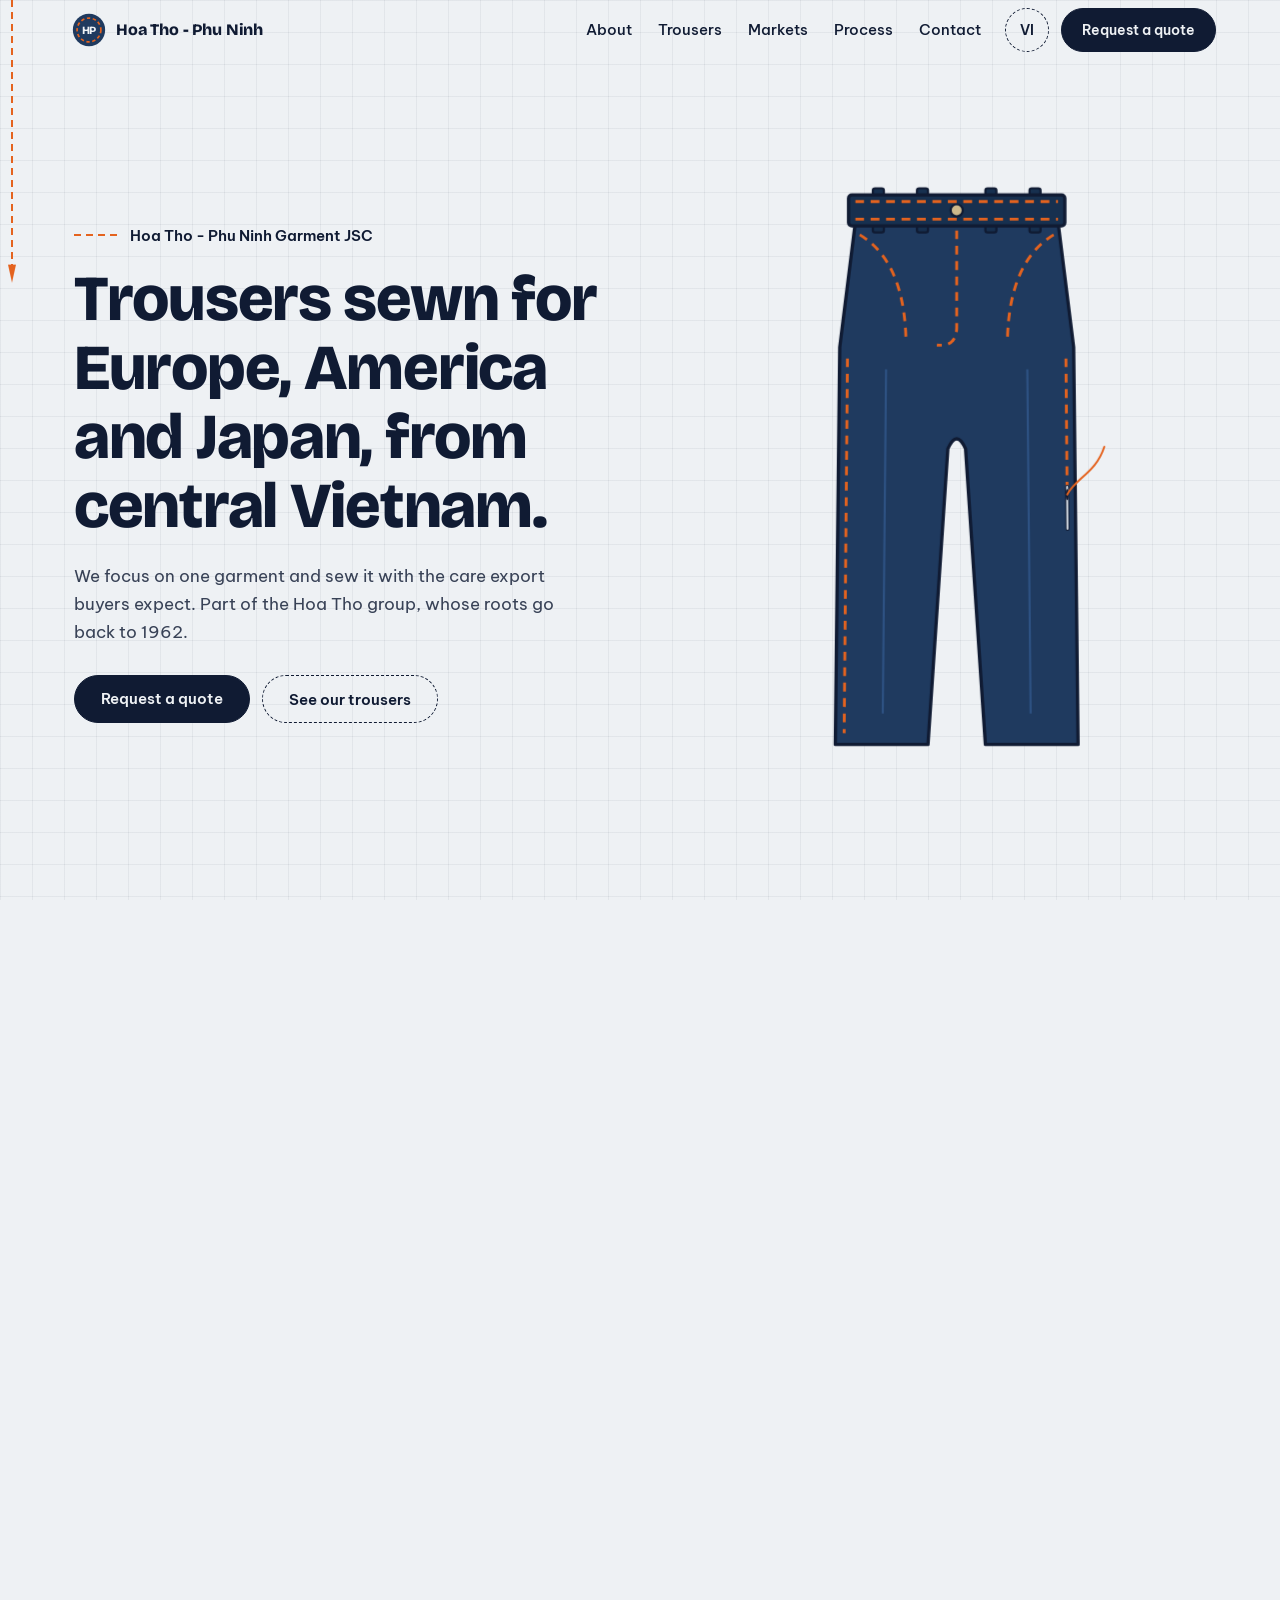
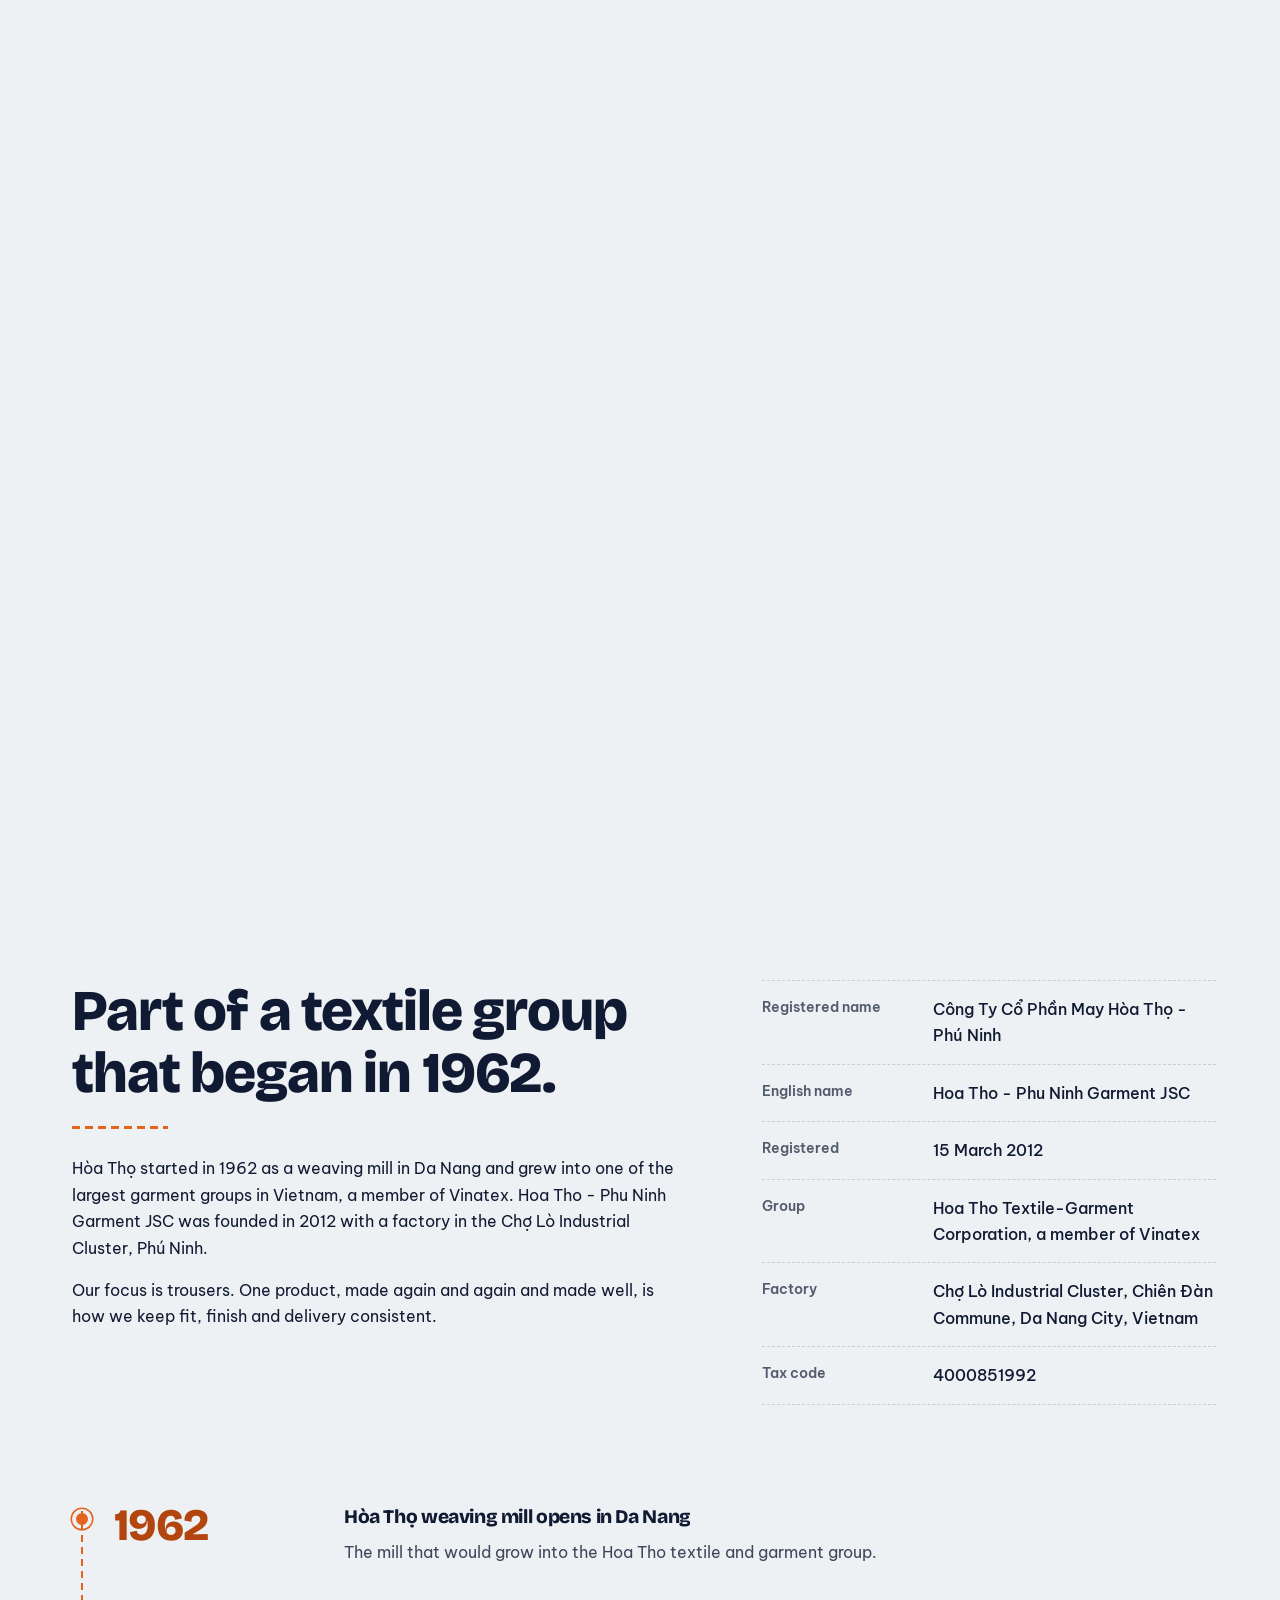
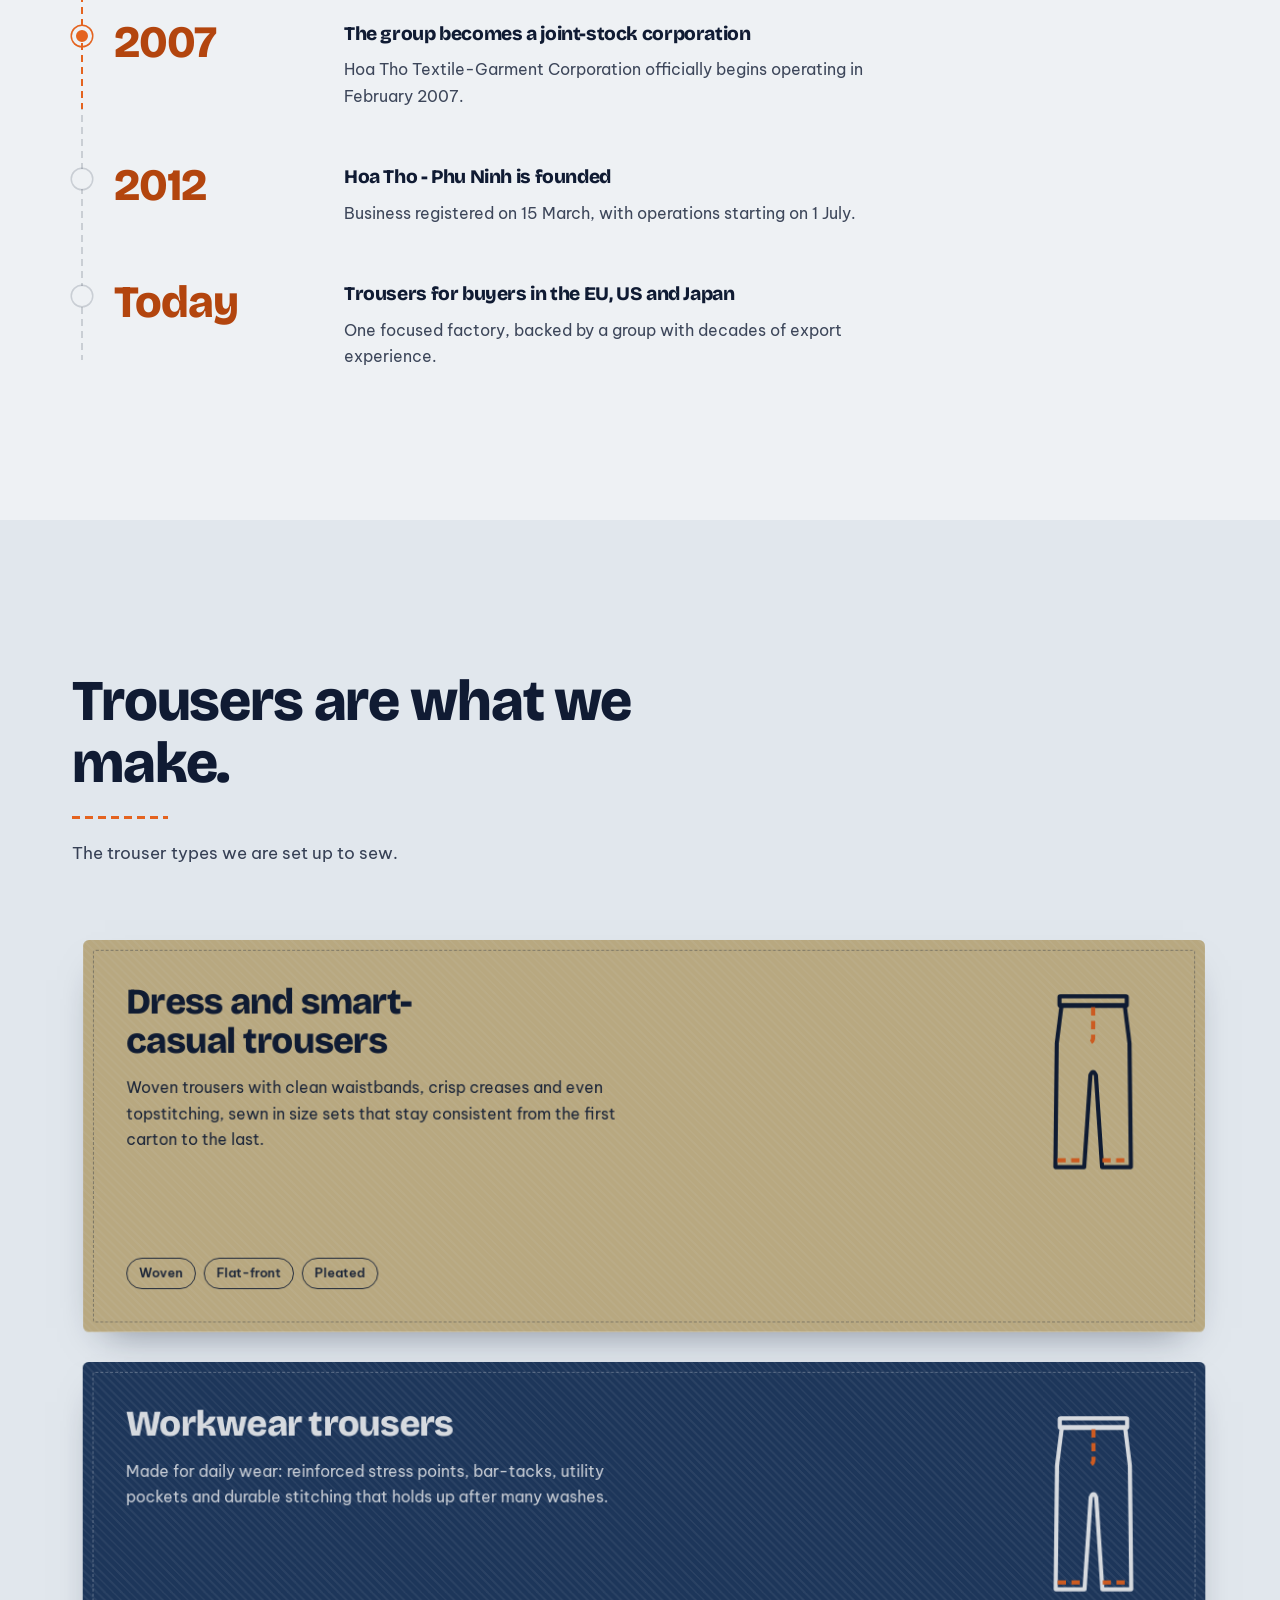
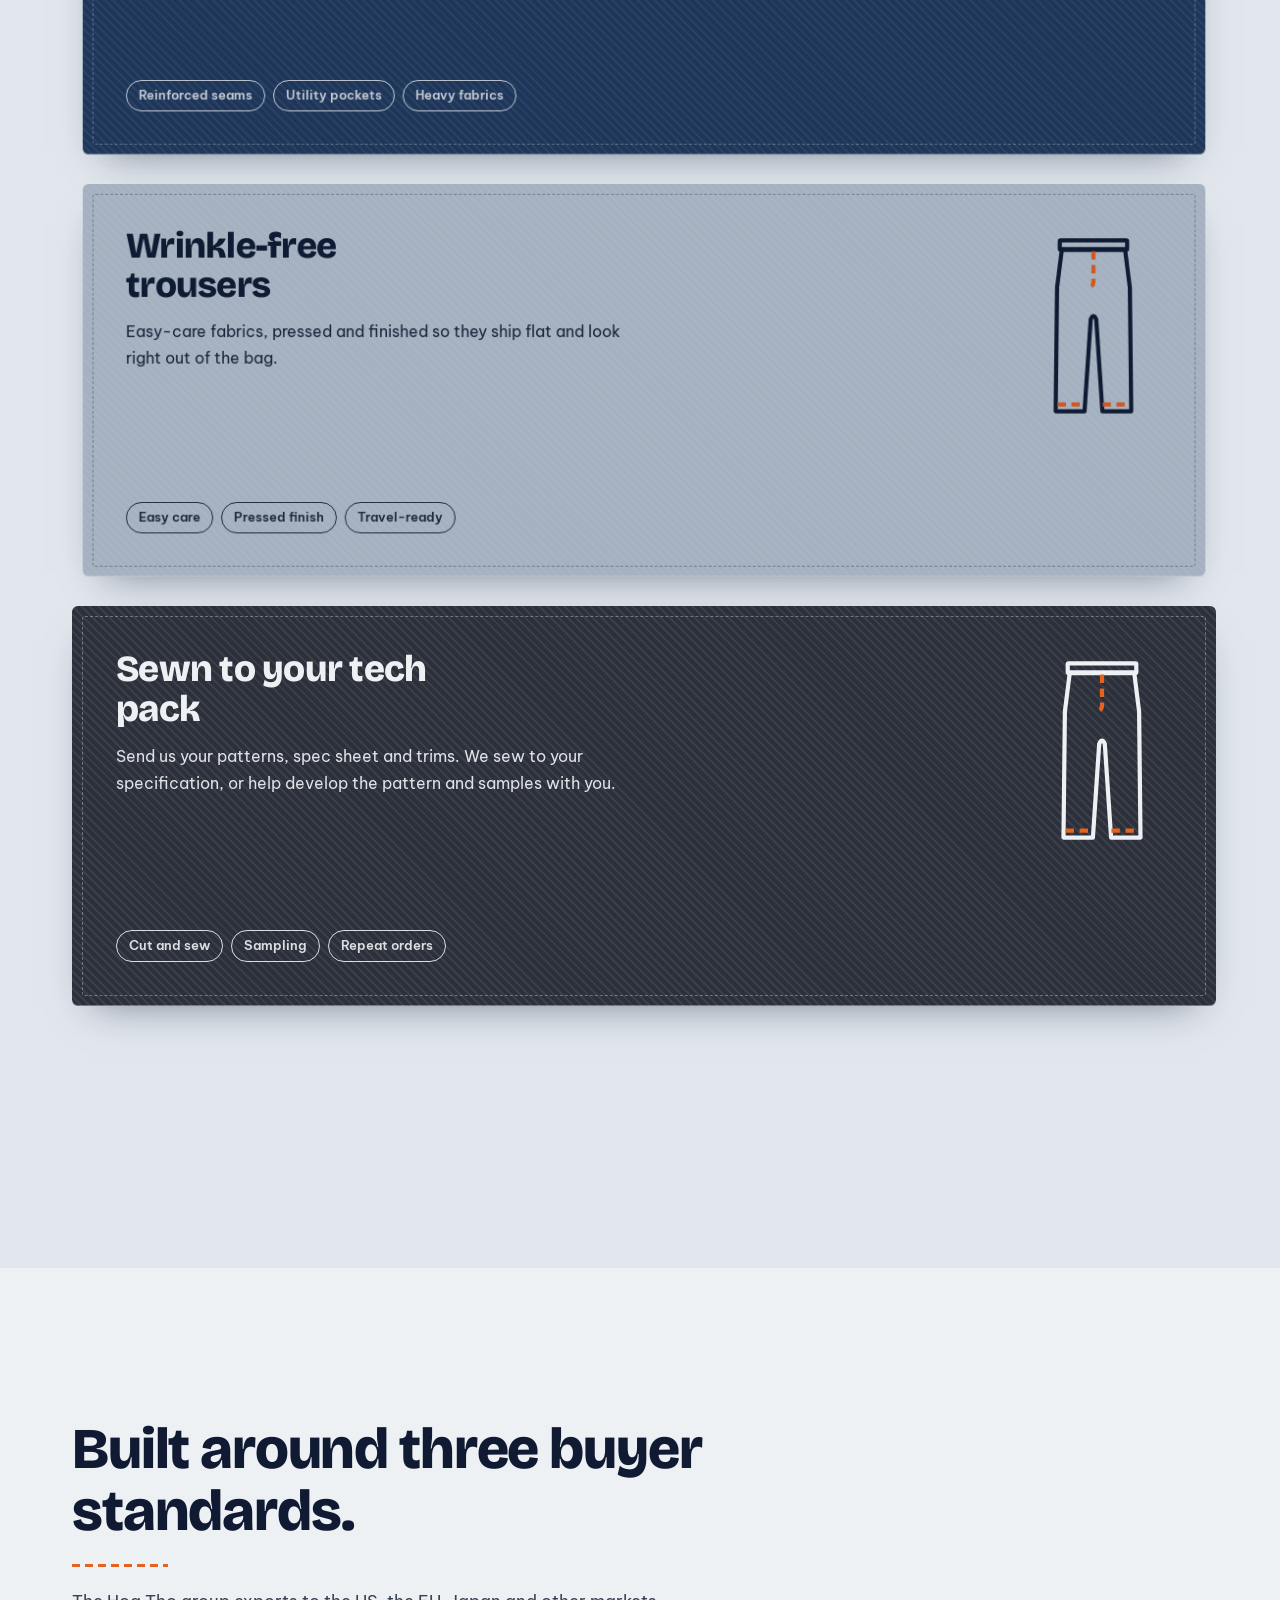
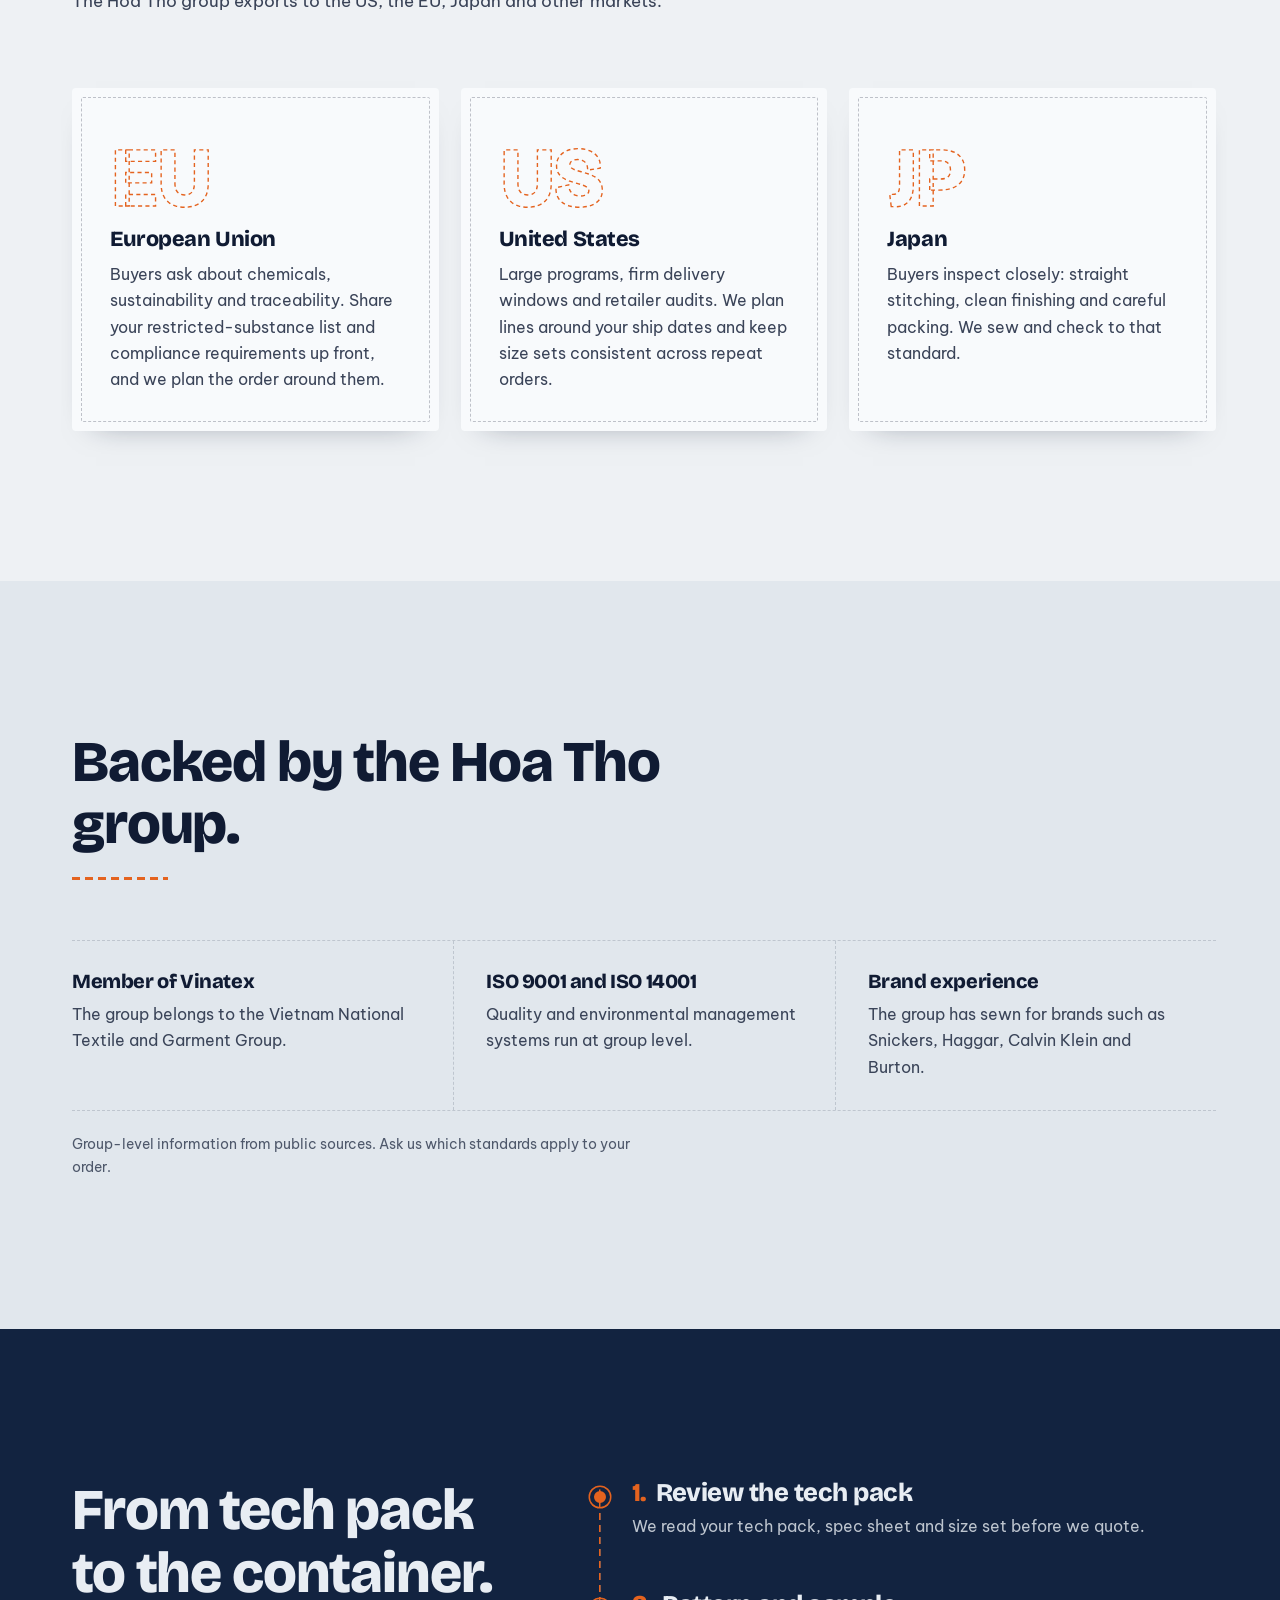
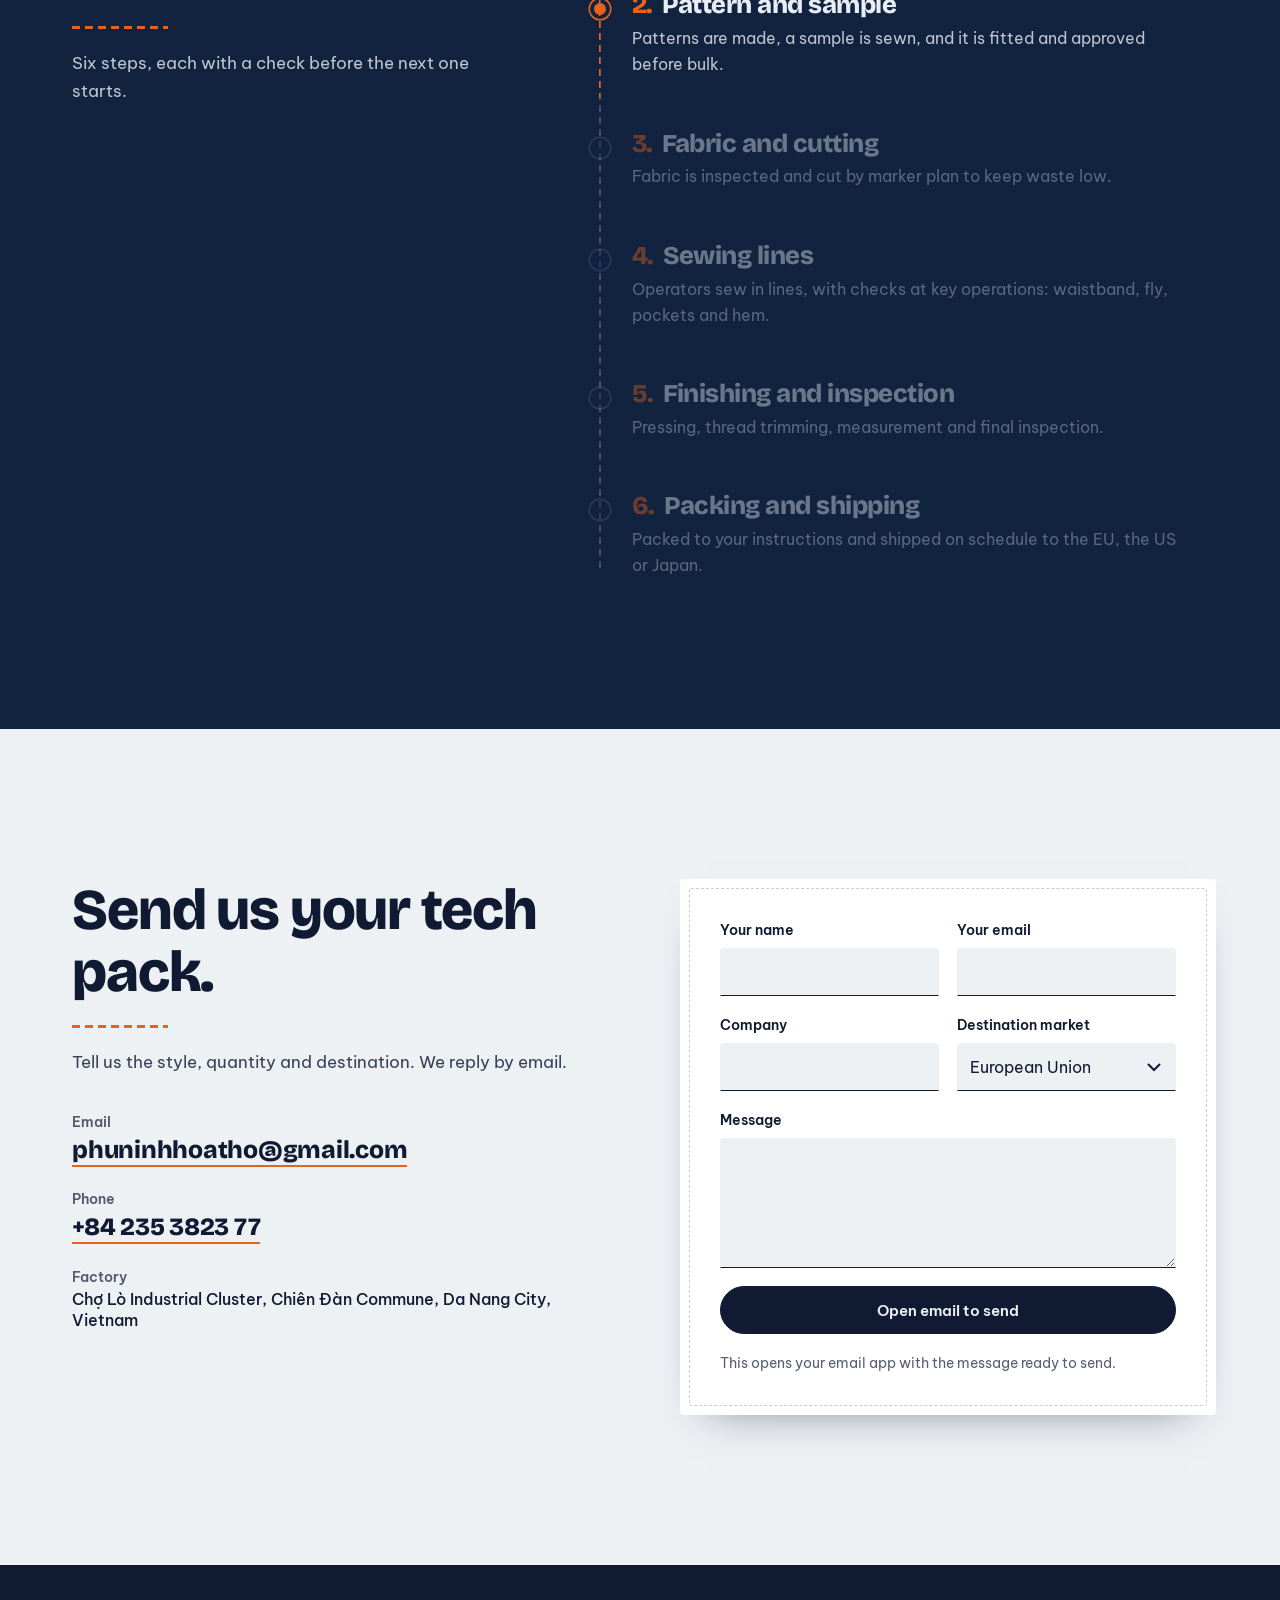
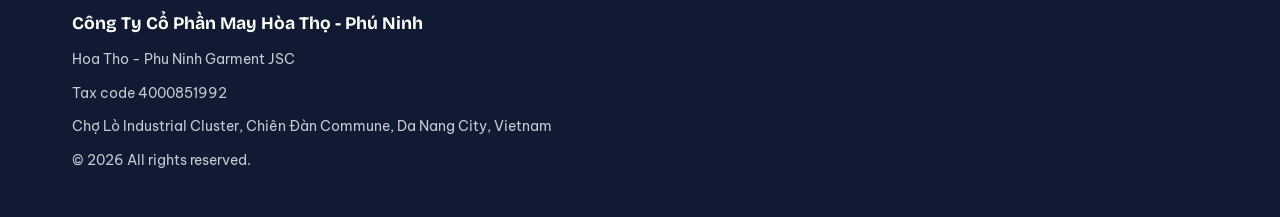
==== commit cc6ffb73: "Improve form validation and error handling Refactor error handling and focus logic in form submissio" ====
--- a/index.html
+++ b/index.html
@@ -838,12 +838,22 @@
       var f = new FormData(form), t = D[lang];
       var name = String(f.get('name') || '').trim(), msg = String(f.get('message') || '').trim();
       var mail = String(f.get('email') || '').trim(), co = String(f.get('company') || '').trim();
-      var mk = $('#f-mk'); var mkText = mk.options[mk.selectedIndex].textContent;
-      if (!name || !msg) { err.hidden = false; (name ? $('#f-msg') : $('#f-name')).focus(); return; }
-      err.hidden = true;
+      var mk = $('#f-mk');
+      var mkText = mk ? mk.options[mk.selectedIndex].textContent : '';
+      
+      if (!name || !msg) {
+        if (err) err.hidden = false;
+        var focusEl = name ? $('#f-msg') : $('#f-name');
+        if (focusEl) focusEl.focus();
+        return;
+      }
+      
+      if (err) err.hidden = true;
       var body = msg + '\n\n---\n' + t.mailName + ': ' + name + (mail ? '\n' + t.mailEmail + ': ' + mail : '') + (co ? '\n' + t.mailCo + ': ' + co : '') + '\n' + t.mailMk + ': ' + mkText;
       var subject = t.mailSubject + name + (co ? ' (' + co + ')' : '');
       var url = 'mailto:' + EMAIL + '?subject=' + encodeURIComponent(subject) + '&body=' + encodeURIComponent(body);
+      
+      if (!window.__ht) window.__ht = {};
       window.__ht.lastMailto = url;
       window.location.href = url;
     });
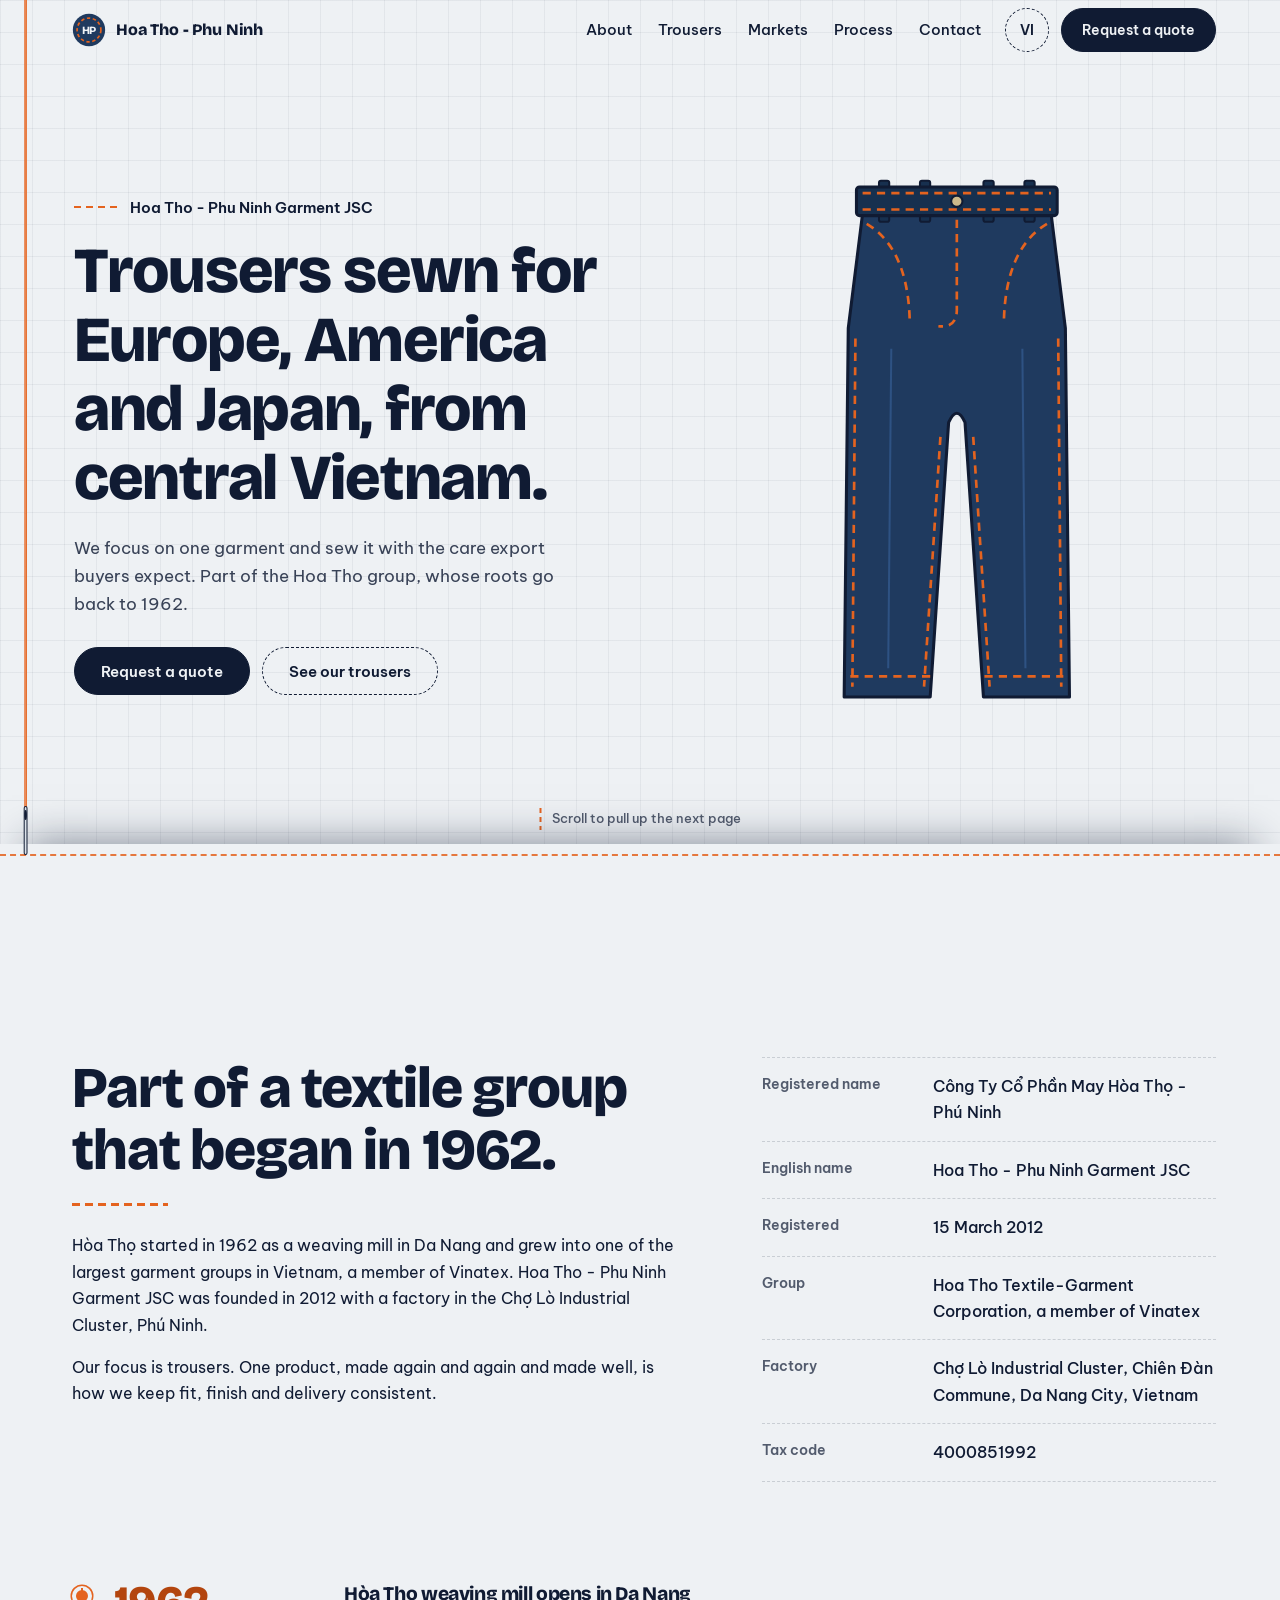
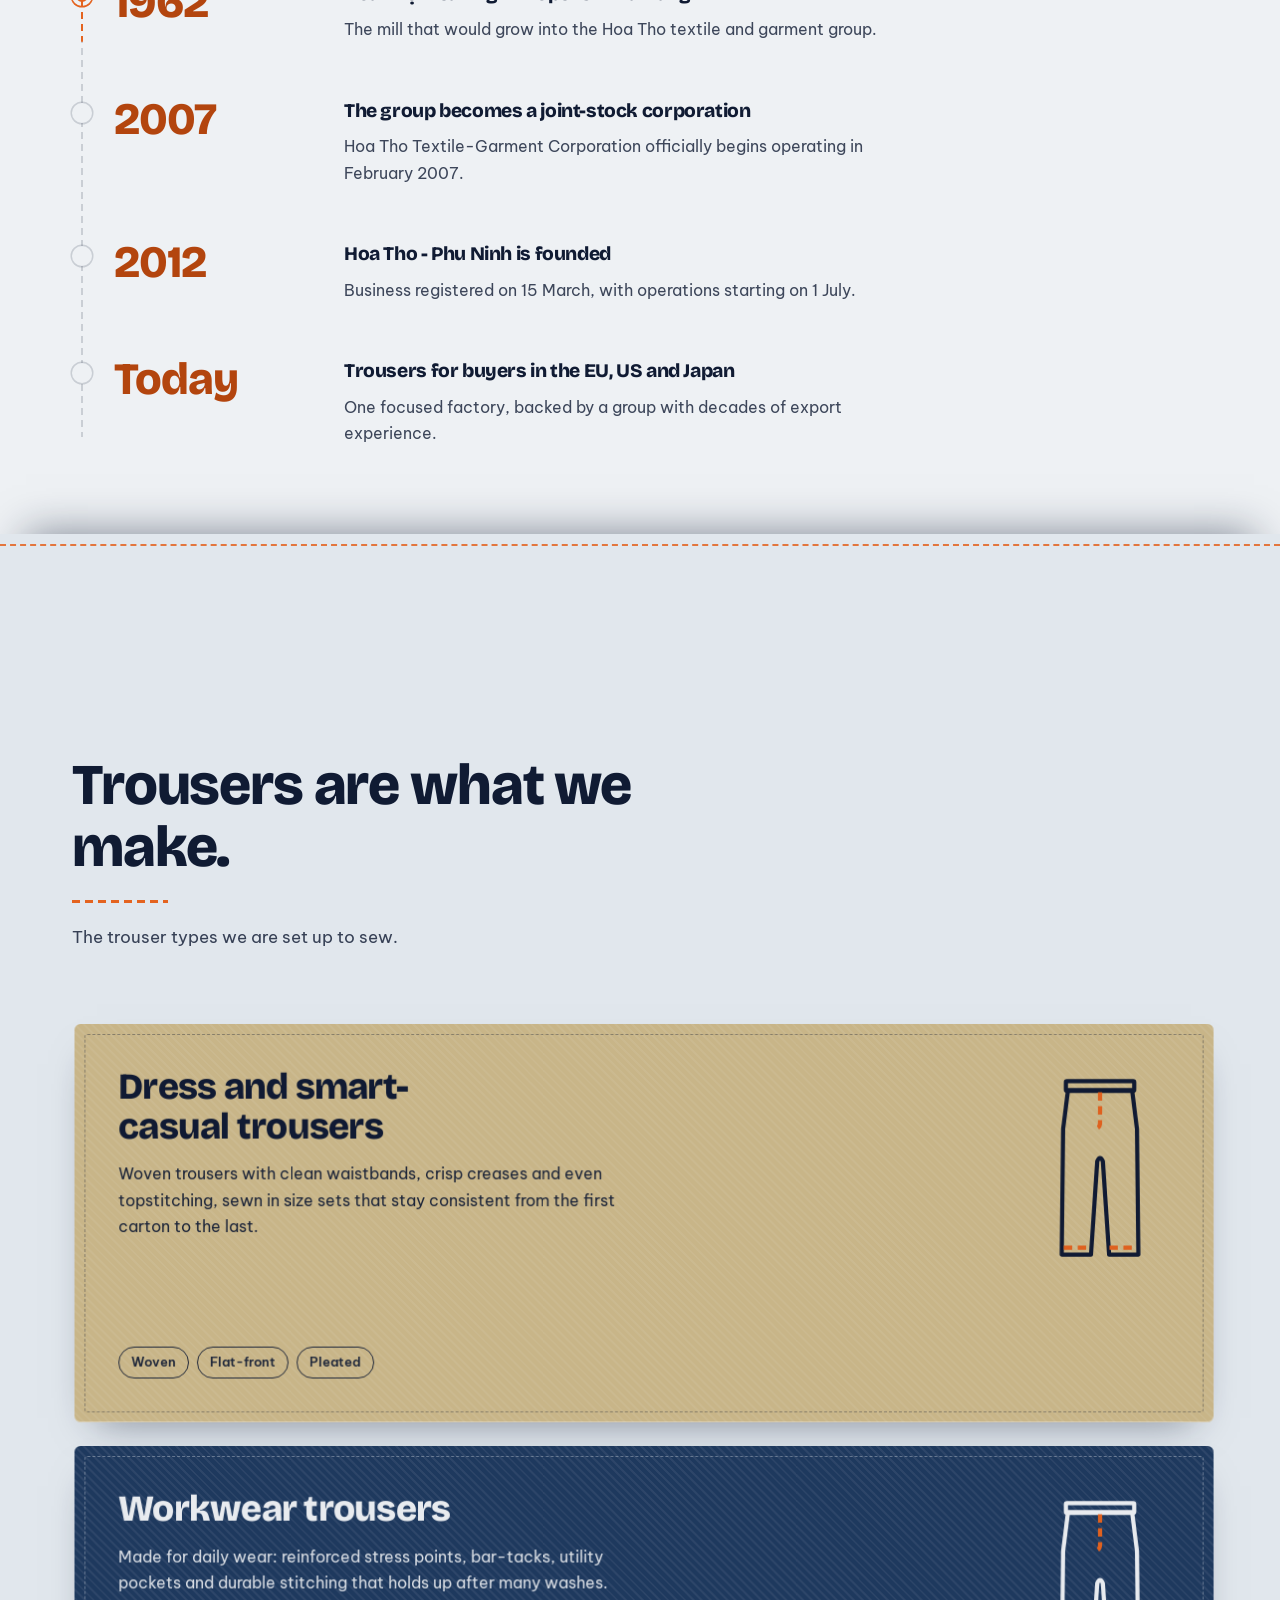
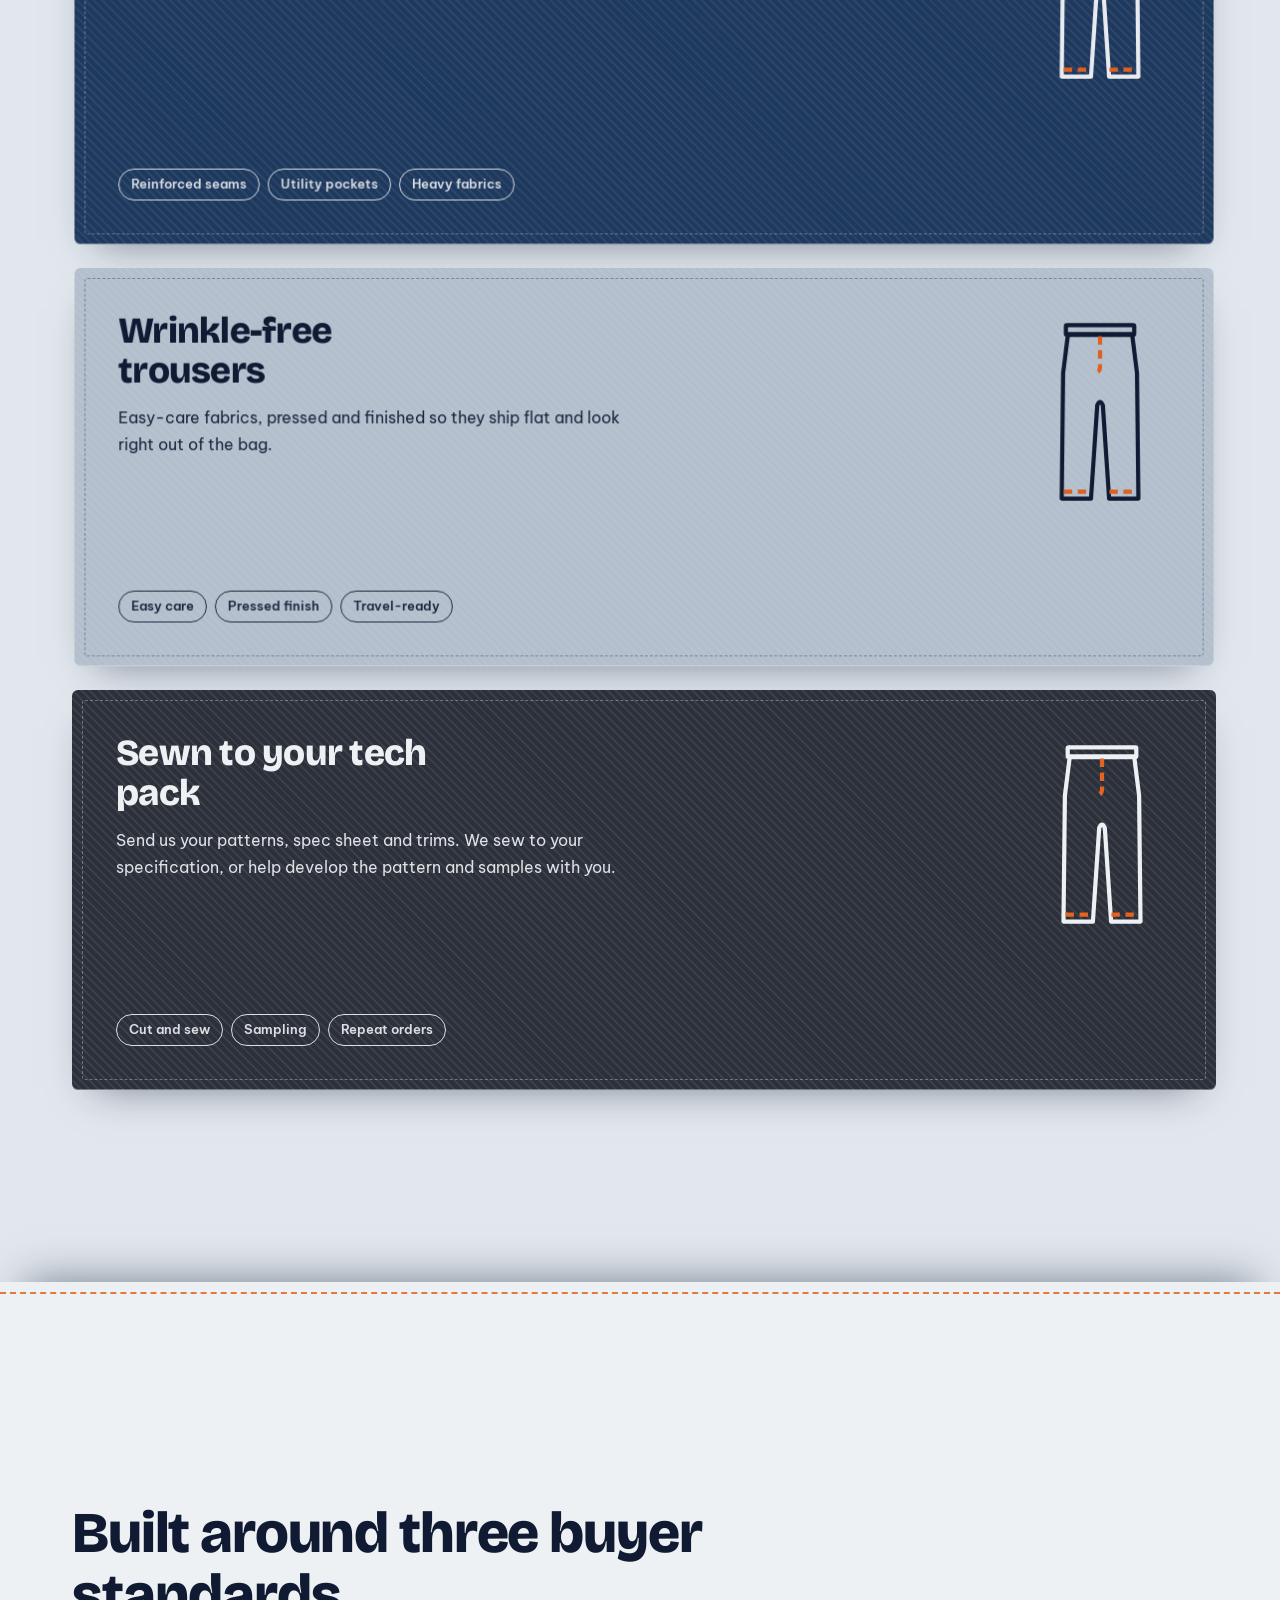
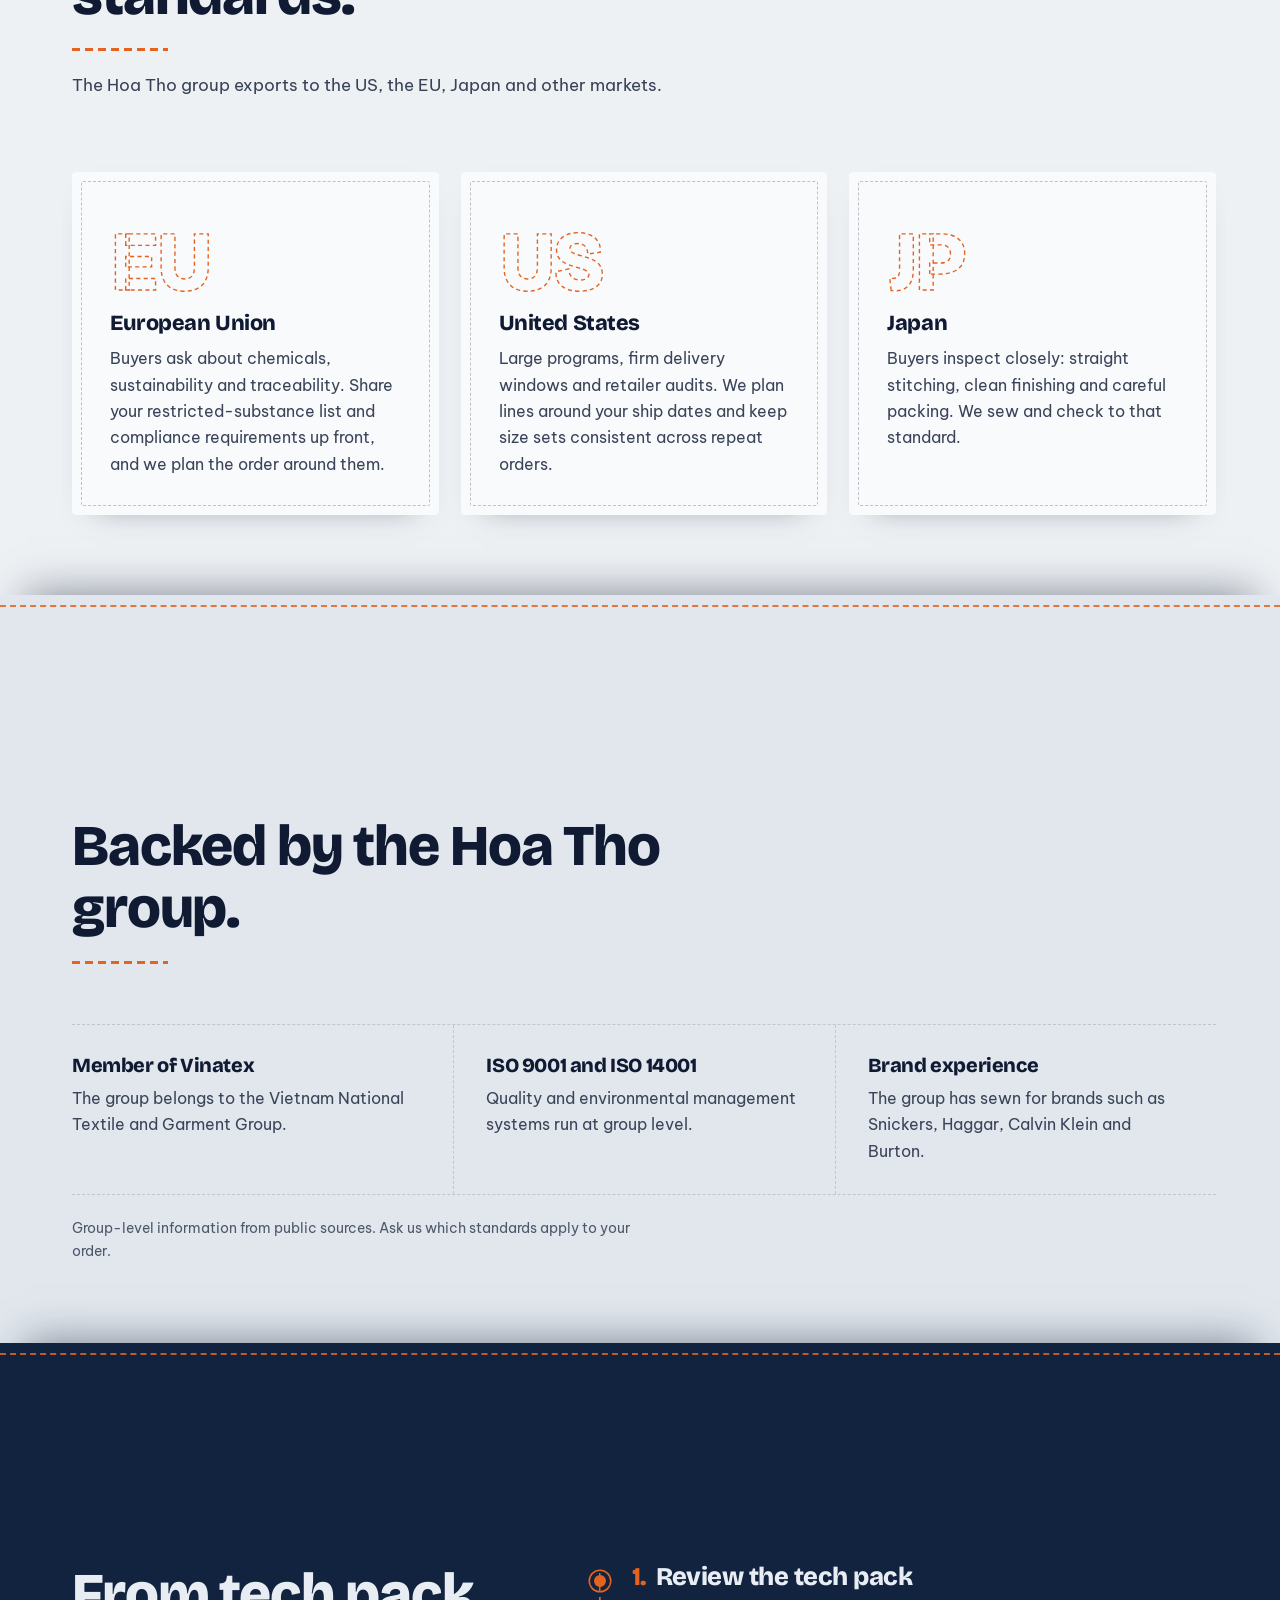
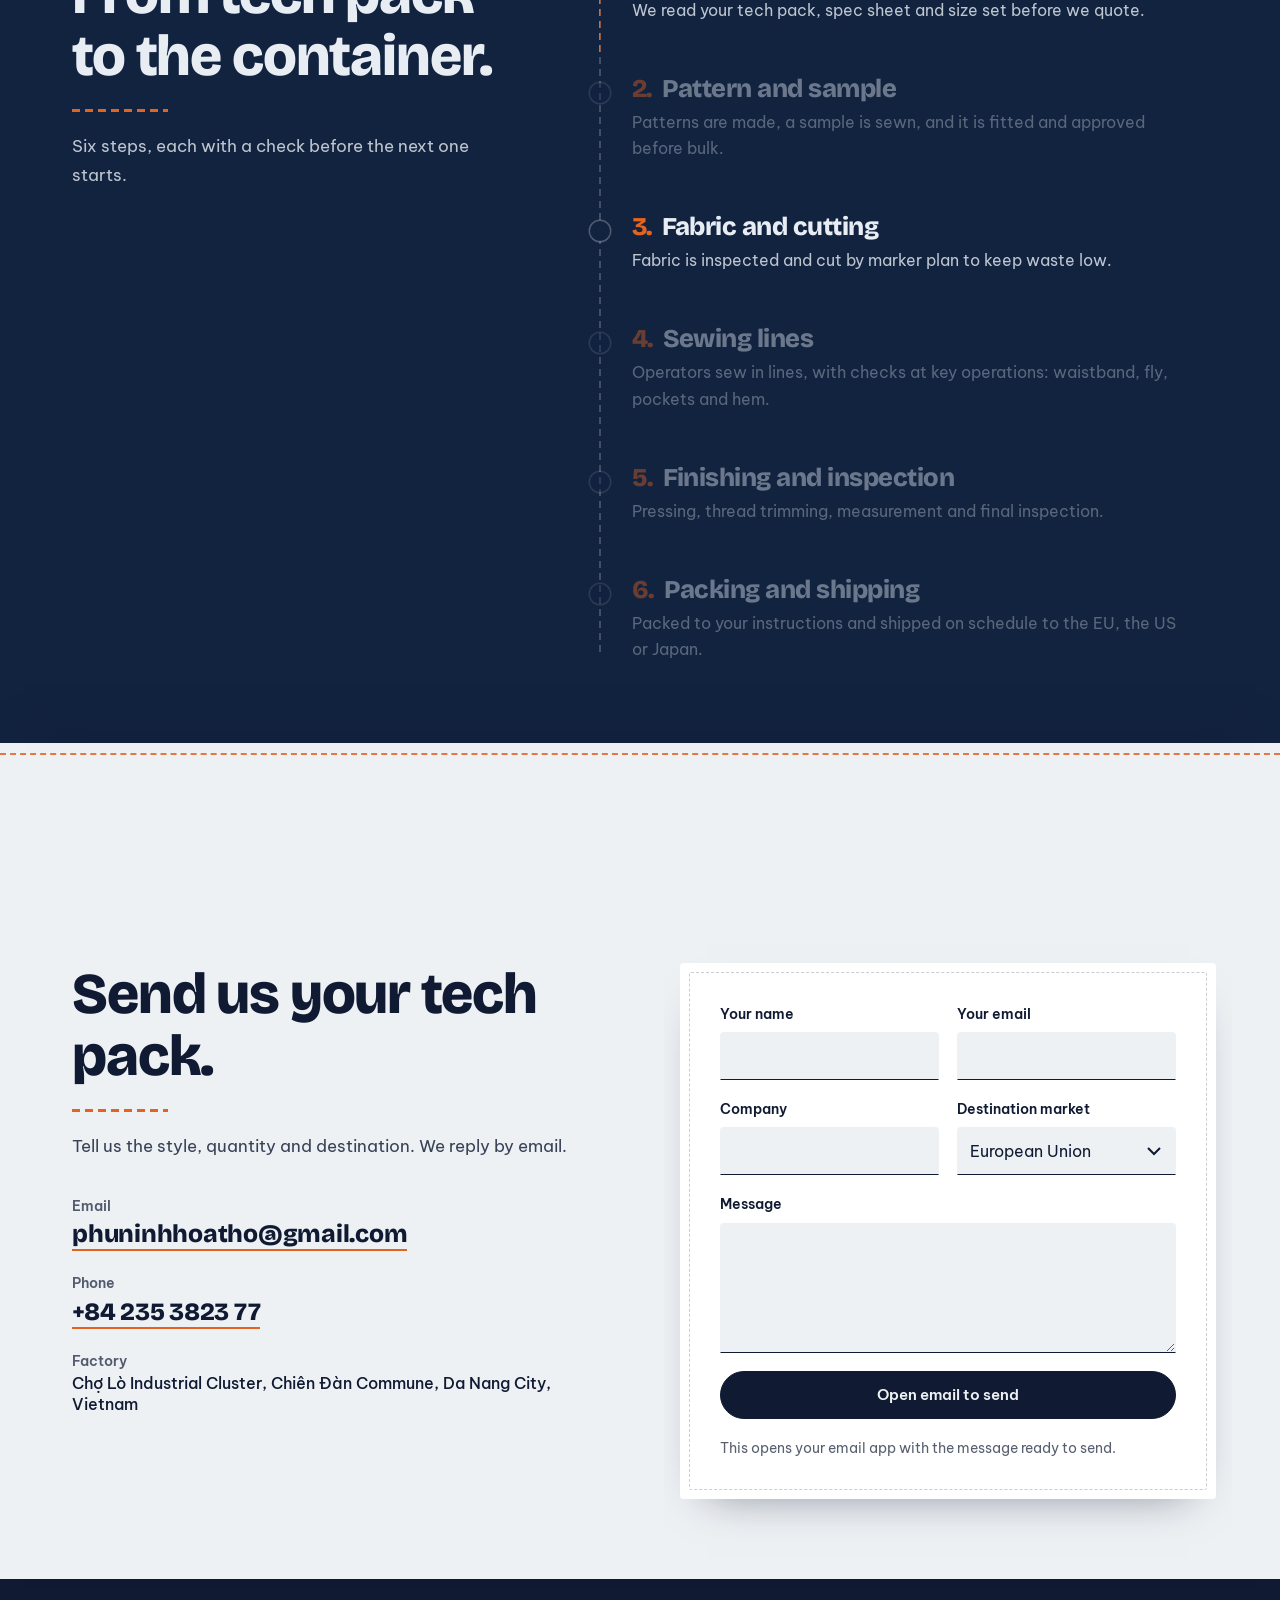
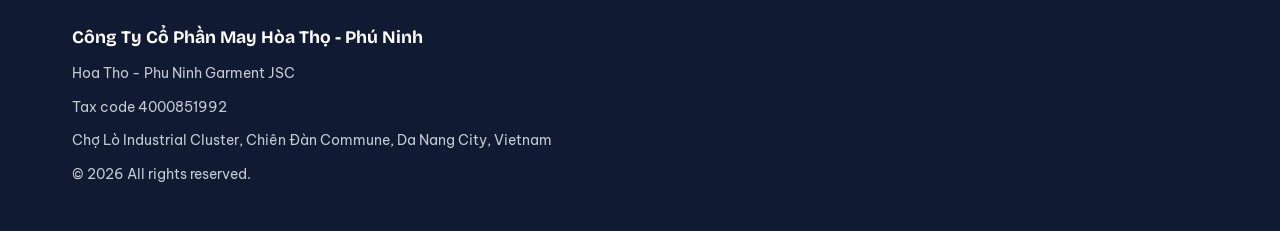
==== commit b8c1c1d3: "Update animation" ====
--- a/index.html
+++ b/index.html
@@ -55,16 +55,14 @@
 .btn.ghost:hover{background:var(--ink);color:var(--paper);border-style:solid}
 .hdr-cta.btn{min-height:44px;padding:0 20px;font-size:.88rem}
 
-/* ---------- scroll seam on the left edge ---------- */
-.rail{position:fixed;left:6px;top:0;bottom:0;width:12px;z-index:45;pointer-events:none}
-.rail-line{position:absolute;left:5px;top:0;bottom:0;width:2px;background:repeating-linear-gradient(to bottom,var(--thread) 0 7px,transparent 7px 12px)}
-.js .rail-line{clip-path:inset(0 0 100% 0)}
-.rail-needle{position:absolute;left:2px;top:0;width:8px;height:18px;background:var(--thread);clip-path:polygon(0 0,100% 0,50% 100%);opacity:0;will-change:transform}
-.js .rail-needle{opacity:1}
-
-/* ---------- hero (pinned, scroll-scrubbed stitching) ---------- */
-.hero-track{height:270vh;height:270svh;position:relative}
-.hero-sticky{position:sticky;top:0;height:100vh;height:100svh;display:flex;align-items:center;padding:calc(var(--hdr) + 14px + env(safe-area-inset-top)) var(--pad) 28px calc(var(--pad) + 10px);
+/* ---------- thread that pulls the next page up (fixed overlay) ---------- */
+.pull{position:fixed;left:0;top:0;width:100%;height:100%;z-index:40;pointer-events:none;overflow:visible}
+.pull path.th{fill:none;stroke:var(--thread);stroke-width:2.6;stroke-linecap:round}
+.pull path.th2{fill:none;stroke:rgba(255,255,255,.35);stroke-width:.8;stroke-linecap:round}
+
+/* ---------- hero (static) ---------- */
+.hero{position:relative}
+.hero-sticky{position:relative;min-height:calc(100vh - 56px);min-height:calc(100svh - 56px);display:flex;align-items:center;padding:calc(var(--hdr) + 14px + env(safe-area-inset-top)) var(--pad) 28px calc(var(--pad) + 10px);
   background-color:var(--paper);
   background-image:linear-gradient(rgba(16,27,51,.055) 1px,transparent 1px),linear-gradient(90deg,rgba(16,27,51,.055) 1px,transparent 1px);
   background-size:32px 32px}
@@ -75,7 +73,7 @@
 .hero-lead{margin-top:22px;max-width:46ch;font-size:1.05rem;color:rgba(16,27,51,.82)}
 .hero-cta{margin-top:30px;display:flex;flex-wrap:wrap;gap:12px}
 .hero-art{display:flex;justify-content:center;align-items:center;min-height:0}
-.hero-art svg{height:min(76vh,640px);height:min(76svh,640px);width:auto;max-width:100%;overflow:visible}
+.hero-art svg{height:min(66vh,600px);height:min(66svh,600px);width:auto;max-width:100%;overflow:visible}
 .hero-hint{position:absolute;left:50%;bottom:calc(14px + env(safe-area-inset-bottom));transform:translateX(-50%);font-size:.82rem;font-weight:500;color:rgba(16,27,51,.7);display:flex;align-items:center;gap:10px;white-space:nowrap;pointer-events:none}
 .hero-hint i{width:2px;height:22px;background:repeating-linear-gradient(to bottom,var(--thread) 0 5px,transparent 5px 9px)}
 @media (max-width:820px){
@@ -84,12 +82,12 @@
   .hero-lead,.hero-cta .ghost{display:none}
   .hero-cta{margin-top:18px}
   .hero-co{margin-bottom:10px;font-size:.85rem}
-  .hero-art svg{height:min(42vh,380px);height:min(42svh,380px)}
+  .hero-art svg{height:min(36vh,360px);height:min(36svh,360px)}
   .hero-hint{display:none}
 }
 @media (max-width:820px) and (max-height:600px){
   .hero-co{display:none}
-  .hero-art svg{height:min(32vh,380px);height:min(32svh,380px)}
+  .hero-art svg{height:min(30vh,380px);height:min(30svh,380px)}
 }
 @media (max-height:480px) and (min-width:821px){
   .hero h1{font-size:clamp(1.4rem,8.5vh,2.4rem)}
@@ -103,10 +101,11 @@
 .js .hero h1{animation:wipe 1.3s cubic-bezier(.65,0,.2,1) .15s both}
 .js .hero-co,.js .hero-lead,.js .hero-cta{animation:rise .8s ease 1s both}
 .js .hero-art{animation:cut 1.2s cubic-bezier(.65,0,.2,1) .35s both}
-.js .hero:not(.ready) .stitch{visibility:hidden}
 
 /* ---------- generic sections ---------- */
-.sec{padding:clamp(76px,12vw,150px) var(--pad) clamp(76px,12vw,150px) calc(var(--pad) + 8px);position:relative}
+.sec{padding:clamp(76px,12vw,150px) var(--pad) clamp(76px,12vw,150px) calc(var(--pad) + 8px);position:relative;box-shadow:0 -26px 40px -26px rgba(16,27,51,.5)}
+.sec::before{content:"";position:absolute;left:0;right:0;top:10px;border-top:2px dashed var(--thread);opacity:.85;pointer-events:none}
+.sec .wrap{will-change:transform}
 .wrap{max-width:1180px;margin:0 auto}
 .sec h2{font-size:clamp(1.9rem,5.2vw,3.6rem);max-width:18ch}
 .sec-lead{margin-top:20px;max-width:54ch;font-size:1.08rem;color:rgba(16,27,51,.82)}
@@ -226,6 +225,12 @@
 .err[hidden]{display:none}
 .fm .btn{width:100%}
 .fm .hint{font-size:.85rem;color:rgba(16,27,51,.7)}
+.sent{border:1.5px dashed var(--thread);border-radius:4px;padding:16px;display:grid;gap:12px;background:#FFF7F1}
+.sent[hidden]{display:none}
+.sent p{font-weight:600;font-size:.95rem}
+.sent .acts{display:flex;flex-wrap:wrap;gap:10px}
+.sent .btn{width:auto;min-height:44px;padding:0 18px;font-size:.9rem}
+.sent .copied{font-size:.88rem;font-weight:600;color:var(--thread-d)}
 @media (min-width:900px){.ct-grid{grid-template-columns:1fr 1fr}}
 
 /* ---------- footer ---------- */
@@ -237,11 +242,8 @@
 @media (prefers-reduced-motion:reduce){
   *,*::before,*::after{animation:none!important;transition:none!important;scroll-behavior:auto!important}
   .js [data-rv]{clip-path:none!important}
-  .js .rail-line{clip-path:none!important}
   .js .thread{--p:1!important}
-  .hero-track{height:auto}
-  .hero-sticky{position:relative;height:auto;min-height:100vh;min-height:100svh}
-  .hero-hint{display:none}
+  .hero-hint,.pull{display:none}
   .card{position:relative;top:auto}
 }
 </style>
@@ -276,11 +278,11 @@
   </div>
 </header>
 
-<div class="rail" aria-hidden="true"><i class="rail-line" id="railLine"></i><i class="rail-needle" id="railNeedle"></i></div>
+<svg class="pull" id="pull" aria-hidden="true" focusable="false"></svg>
 
 <main id="main">
 <!-- ================= HERO ================= -->
-<section class="hero hero-track" id="hero" aria-labelledby="hero-h">
+<section class="hero" id="hero" aria-labelledby="hero-h">
   <div class="hero-sticky" id="top">
     <div class="hero-grid">
       <div class="hero-copy">
@@ -293,7 +295,7 @@
         </div>
       </div>
       <div class="hero-art">
-        <svg id="heroSvg" viewBox="0 0 400 580" role="img" aria-label="Trousers being stitched with orange thread as you scroll" data-i18n-aria="hero_art">
+        <svg id="heroSvg" viewBox="0 0 400 580" role="img" aria-label="Trousers with orange topstitching" data-i18n-aria="hero_art">
           <defs></defs>
           <g class="fabric">
             <path d="M108 64 L292 64 L306 176 L310 536 L226 536 L208 268 Q200 250 192 268 L174 536 L90 536 L94 176 Z" fill="#1F3A5F" stroke="#101B33" stroke-width="3" stroke-linejoin="round"/>
@@ -306,28 +308,22 @@
             <circle cx="200" cy="52" r="5.5" fill="#CDB98A" stroke="#101B33" stroke-width="2"/>
           </g>
           <g fill="none" stroke="#E4631F" stroke-width="2.6" stroke-dasharray="8 6">
-            <path class="stitch" d="M108 44 L292 44"/>
-            <path class="stitch" d="M108 60 L292 60"/>
-            <path class="stitch" d="M200 70 L200 158 Q200 176 182 174"/>
-            <path class="stitch" d="M112 74 Q152 98 154 168"/>
-            <path class="stitch" d="M288 74 Q248 98 246 168"/>
-            <path class="stitch" d="M101 186 L98 526"/>
-            <path class="stitch" d="M299 186 L302 526"/>
-            <path class="stitch" d="M184 282 L168 526"/>
-            <path class="stitch" d="M216 282 L232 526"/>
-            <path class="stitch" d="M96 516 L174 516"/>
-            <path class="stitch" d="M227 516 L304 516"/>
-          </g>
-          <g id="needle" opacity="0">
-            <line x1="0" y1="0" x2="-38" y2="0" stroke="#101B33" stroke-width="3.6" stroke-linecap="round"/>
-            <line x1="0" y1="0" x2="-38" y2="0" stroke="#D5DDE6" stroke-width="1.8" stroke-linecap="round"/>
-            <ellipse cx="-31" cy="0" rx="5" ry="1.3" fill="#101B33"/>
-            <path d="M-31 0 C-46 -8 -50 -26 -74 -34" fill="none" stroke="#E4631F" stroke-width="1.8" stroke-linecap="round"/>
+            <path d="M108 44 L292 44"/>
+            <path d="M108 60 L292 60"/>
+            <path d="M200 70 L200 158 Q200 176 182 174"/>
+            <path d="M112 74 Q152 98 154 168"/>
+            <path d="M288 74 Q248 98 246 168"/>
+            <path d="M101 186 L98 526"/>
+            <path d="M299 186 L302 526"/>
+            <path d="M184 282 L168 526"/>
+            <path d="M216 282 L232 526"/>
+            <path d="M96 516 L174 516"/>
+            <path d="M227 516 L304 516"/>
           </g>
         </svg>
       </div>
     </div>
-    <div class="hero-hint" id="heroHint" aria-hidden="true"><i></i><span data-i18n="hero_hint">Scroll to pull the thread</span></div>
+    <div class="hero-hint" id="heroHint" aria-hidden="true"><i></i><span data-i18n="hero_hint">Scroll to pull up the next page</span></div>
   </div>
 </section>
 
@@ -505,6 +501,15 @@
         <p class="err" id="err" role="alert" hidden data-i18n="err">Please enter your name and a message.</p>
         <button class="btn" type="submit" data-i18n="btn_send">Open email to send</button>
         <p class="hint" data-i18n="fm_note">This opens your email app with the message ready to send.</p>
+        <div class="sent" id="sent" hidden>
+          <p data-i18n="sent_t">Email did not open? Use one of these:</p>
+          <div class="acts">
+            <a class="btn" id="aApp" href="#" data-i18n="sent_app">Open email app</a>
+            <a class="btn ghost" id="aGmail" href="#" target="_blank" rel="noopener" data-i18n="sent_gmail">Open in Gmail</a>
+            <button class="btn ghost" id="bCopy" type="button" data-i18n="sent_copy">Copy message</button>
+          </div>
+          <span class="copied" id="copied" role="status" aria-live="polite"></span>
+        </div>
       </form>
     </div>
   </div>
@@ -544,8 +549,8 @@
       hero_co: 'Hoa Tho - Phu Ninh Garment JSC',
       hero_h: 'Trousers sewn for Europe, America and Japan, from central Vietnam.',
       hero_lead: 'We focus on one garment and sew it with the care export buyers expect. Part of the Hoa Tho group, whose roots go back to 1962.',
-      hero_cta1: 'Request a quote', hero_cta2: 'See our trousers', hero_hint: 'Scroll to pull the thread',
-      hero_art: 'Trousers being stitched with orange thread as you scroll',
+      hero_cta1: 'Request a quote', hero_cta2: 'See our trousers', hero_hint: 'Scroll to pull up the next page',
+      hero_art: 'Trousers with orange topstitching',
       ab_h: 'Part of a textile group that began in 1962.',
       ab_p1: 'Hòa Thọ started in 1962 as a weaving mill in Da Nang and grew into one of the largest garment groups in Vietnam, a member of Vinatex. Hoa Tho - Phu Ninh Garment JSC was founded in 2012 with a factory in the Chợ Lò Industrial Cluster, Phú Ninh.',
       ab_p2: 'Our focus is trousers. One product, made again and again and made well, is how we keep fit, finish and delivery consistent.',
@@ -583,31 +588,32 @@
       o_eu: 'European Union', o_us: 'United States', o_jp: 'Japan', o_ot: 'Other',
       err: 'Please enter your name and a message.', btn_send: 'Open email to send',
       fm_note: 'This opens your email app with the message ready to send.',
+      sent_t: 'Email did not open? Use one of these:', sent_app: 'Open email app', sent_gmail: 'Open in Gmail', sent_copy: 'Copy message', copied: 'Copied. Paste it into an email to phuninhhoatho@gmail.com.',
       ft_tax: 'Tax code', ft_rights: 'All rights reserved.',
       langLabel: 'Chuyển sang tiếng Việt', langBtn: 'VI', skip: 'Skip to content',
       mailSubject: 'Inquiry from ', mailName: 'Name', mailEmail: 'Email', mailCo: 'Company', mailMk: 'Destination market'
     },
     vi: {
       title: 'Công Ty Cổ Phần May Hòa Thọ - Phú Ninh | Sản xuất quần xuất khẩu',
-      desc: 'Công ty Cổ phần May Hòa Thọ - Phú Ninh may quần cho khách hàng tại EU, Mỹ và Nhật Bản. Thuộc hệ thống Hòa Thọ, với gốc rễ từ năm 1962.',
+      desc: 'Công Ty Cổ Phần May Hòa Thọ - Phú Ninh may quần cho khách hàng tại EU, Mỹ và Nhật Bản. Thuộc hệ thống Hòa Thọ, với gốc rễ từ năm 1962.',
       brand: 'Hòa Thọ - Phú Ninh', n_about: 'Giới thiệu', n_products: 'Sản phẩm', n_markets: 'Thị trường', n_process: 'Quy trình', n_contact: 'Liên hệ',
       hdr_cta: 'Yêu cầu báo giá',
       hero_co: 'Công Ty Cổ Phần May Hòa Thọ - Phú Ninh',
       hero_h: 'Quần may xuất khẩu cho EU, Mỹ và Nhật, từ miền Trung Việt Nam.',
       hero_lead: 'Chúng tôi tập trung vào một sản phẩm và may với sự kỹ lưỡng mà khách hàng xuất khẩu mong đợi. Thuộc hệ thống Hòa Thọ, với gốc rễ từ năm 1962.',
-      hero_cta1: 'Yêu cầu báo giá', hero_cta2: 'Xem các dòng quần', hero_hint: 'Cuộn để kéo chỉ',
-      hero_art: 'Chiếc quần được may bằng chỉ cam khi bạn cuộn trang',
+      hero_cta1: 'Yêu cầu báo giá', hero_cta2: 'Xem các dòng quần', hero_hint: 'Cuộn để kéo trang tiếp theo lên',
+      hero_art: 'Chiếc quần với đường chỉ diễu màu cam',
       ab_h: 'Thuộc hệ thống dệt may có gốc rễ từ năm 1962.',
-      ab_p1: 'Hòa Thọ khởi đầu từ năm 1962 với nhà máy dệt tại Đà Nẵng, nay là một trong những doanh nghiệp may lớn của Việt Nam và là thành viên của Vinatex. Công ty Cổ phần May Hòa Thọ - Phú Ninh được thành lập năm 2012, với nhà máy tại Cụm công nghiệp Chợ Lò, Phú Ninh.',
+      ab_p1: 'Hòa Thọ khởi đầu từ năm 1962 với nhà máy dệt tại Đà Nẵng, nay là một trong những doanh nghiệp may lớn của Việt Nam và là thành viên của Vinatex. Công Ty Cổ Phần May Hòa Thọ - Phú Ninh được thành lập năm 2012, với nhà máy tại Cụm công nghiệp Chợ Lò, Phú Ninh.',
       ab_p2: 'Sản phẩm trọng tâm của chúng tôi là quần. Tập trung vào một sản phẩm giúp form dáng, đường may và tiến độ giao hàng luôn ổn định.',
       fk_reg: 'Tên đăng ký', fk_en: 'Tên quốc tế', fk_est: 'Đăng ký kinh doanh', fv_est: '15/03/2012',
-      fk_grp: 'Hệ thống', fv_grp: 'Tổng Công ty CP Dệt May Hòa Thọ, thành viên của Vinatex',
+      fk_grp: 'Hệ thống', fv_grp: 'Tổng công ty CP Dệt May Hòa Thọ, thành viên của Vinatex',
       fk_loc: 'Nhà máy', fv_loc: 'Cụm công nghiệp Chợ Lò, xã Chiên Đàn, TP. Đà Nẵng, Việt Nam', fk_tax: 'Mã số thuế',
       tl1_t: 'Nhà máy Dệt Hòa Thọ ra đời tại Đà Nẵng', tl1_p: 'Tiền thân của Tổng công ty Dệt May Hòa Thọ.',
       tl2_t: 'Chuyển thành Tổng công ty cổ phần', tl2_p: 'Tổng công ty CP Dệt May Hòa Thọ chính thức đi vào hoạt động từ tháng 2/2007.',
       tl3_t: 'Thành lập May Hòa Thọ - Phú Ninh', tl3_p: 'Đăng ký kinh doanh ngày 15/3, bắt đầu hoạt động từ ngày 1/7.',
       tl4_k: 'Hôm nay', tl4_t: 'Quần cho khách hàng tại EU, Mỹ và Nhật', tl4_p: 'Một nhà máy tập trung vào quần, được hỗ trợ bởi hệ thống có nhiều thập kỷ kinh nghiệm xuất khẩu.',
-      pr_h: 'Quần là việc chúng tôi làm.', pr_lead: 'Các dòng quần chúng tôi sẵn sàng sản xuất.',
+      pr_h: 'Chúng tôi chuyên may quần.', pr_lead: 'Các dòng quần chúng tôi sẵn sàng sản xuất.',
       c1_t: 'Quần tây và smart-casual', c1_p: 'Quần dệt thoi với cạp gọn, ly quần sắc nét và đường diễu đều, may theo bộ size ổn định từ thùng hàng đầu đến thùng cuối.', c1_tags: 'Dệt thoi|Ly trơn|Có ly',
       c2_t: 'Quần workwear', c2_p: 'Dành cho mặc hằng ngày: gia cố các điểm chịu lực, bọ, túi tiện ích và đường may bền sau nhiều lần giặt.', c2_tags: 'Gia cố đường may|Túi tiện ích|Vải dày',
       c3_t: 'Quần chống nhăn', c3_p: 'Vải dễ chăm sóc, được ủi và hoàn thiện để hàng phẳng phiu khi giao và đẹp ngay khi mở túi.', c3_tags: 'Dễ chăm sóc|Ủi hoàn thiện|Tiện đi lại',
@@ -617,7 +623,7 @@
       mk_us_t: 'Hoa Kỳ', mk_us_p: 'Đơn hàng lớn, thời gian giao nghiêm ngặt và các đợt đánh giá của nhà bán lẻ. Chúng tôi sắp xếp chuyền theo ngày giao hàng và giữ bộ size nhất quán giữa các đơn lặp lại.',
       mk_jp_t: 'Nhật Bản', mk_jp_p: 'Khách hàng kiểm tra rất kỹ: đường may thẳng, hoàn thiện sạch và đóng gói cẩn thận. Chúng tôi may và kiểm tra theo chuẩn đó.',
       st_h: 'Có hệ thống Hòa Thọ phía sau.',
-      st1_t: 'Thành viên của Vinatex', st1_p: 'Tổng công ty thuộc Tập đoàn Dệt may Việt Nam.',
+      st1_t: 'Thành viên của Vinatex', st1_p: 'Tổng công ty thuộc Tập đoàn Dệt May Việt Nam.',
       st2_t: 'ISO 9001 và ISO 14001', st2_p: 'Hệ thống quản lý chất lượng và môi trường được vận hành ở cấp tổng công ty.',
       st3_t: 'Kinh nghiệm với thương hiệu', st3_p: 'Tổng công ty đã sản xuất cho các nhãn hiệu như Snickers, Haggar, Calvin Klein và Burton.',
       st_note: 'Thông tin cấp tổng công ty từ nguồn công khai. Hãy hỏi chúng tôi về tiêu chuẩn áp dụng cho đơn hàng của bạn.',
@@ -634,6 +640,7 @@
       o_eu: 'Liên minh châu Âu', o_us: 'Hoa Kỳ', o_jp: 'Nhật Bản', o_ot: 'Khác',
       err: 'Vui lòng nhập tên và nội dung.', btn_send: 'Mở email để gửi',
       fm_note: 'Thao tác này mở ứng dụng email với nội dung đã soạn sẵn.',
+      sent_t: 'Email chưa mở? Hãy dùng một trong các cách sau:', sent_app: 'Mở ứng dụng email', sent_gmail: 'Mở bằng Gmail', sent_copy: 'Sao chép nội dung', copied: 'Đã sao chép. Hãy dán vào email gửi tới phuninhhoatho@gmail.com.',
       ft_tax: 'Mã số thuế', ft_rights: 'Bảo lưu mọi quyền.',
       langLabel: 'Switch to English', langBtn: 'EN', skip: 'Chuyển đến nội dung',
       mailSubject: 'Yêu cầu từ ', mailName: 'Họ tên', mailEmail: 'Email', mailCo: 'Công ty', mailMk: 'Thị trường đến'
@@ -672,8 +679,9 @@
   var HDR = 60;
   $$('a[href^="#"]').forEach(function (a) {
     a.addEventListener('click', function (e) {
-      var id = a.getAttribute('href'); if (id.length < 2) return;
-      var target = $(id); if (!target) return;
+      var id = a.getAttribute('href') || ''; if (id.charAt(0) !== '#' || id.length < 2) return;
+      var target = null; try { target = $(id); } catch (er) { return; }
+      if (!target) return;
       e.preventDefault();
       if (lenis) lenis.scrollTo(target, { offset: id === '#top' ? 0 : -HDR, duration: 1.4 });
       else target.scrollIntoView({ behavior: reduce ? 'auto' : 'smooth', block: 'start' });
@@ -708,70 +716,50 @@
   function hdrState() { hdr.classList.toggle('sc', (window.pageYOffset || 0) > 12); }
   window.addEventListener('scroll', hdrState, { passive: true }); hdrState();
 
-  /* ---- left-edge seam: the thread follows page progress ---- */
-  var railLine = $('#railLine'), railNeedle = $('#railNeedle');
-  addScrub(function () {
-    var max = document.documentElement.scrollHeight - window.innerHeight;
-    return max > 0 ? clamp((window.pageYOffset || 0) / max) : 0;
-  }, function (v) {
-    railLine.style.clipPath = 'inset(0 0 ' + ((1 - v) * 100).toFixed(2) + '% 0)';
-    railNeedle.style.transform = 'translate3d(0,' + (v * (window.innerHeight - 18)).toFixed(1) + 'px,0)';
-  }, 0.2);
-
-  /* ---- hero: stitches are drawn by scroll ---- */
-  var hero = $('#hero');
-  (function initHero() {
-    var svg = $('#heroSvg'), sticky = $('.hero-sticky', hero);
-    var needle = $('#needle');
-    try {
-      var NS = 'http://www.w3.org/2000/svg';
-      var defs = $('defs', svg);
-      var segs = $$('.stitch', svg).map(function (p, i) {
-        var len = p.getTotalLength();
-        var m = document.createElementNS(NS, 'mask');
-        m.setAttribute('id', 'sm' + i); m.setAttribute('maskUnits', 'userSpaceOnUse');
-        m.setAttribute('x', '-60'); m.setAttribute('y', '-60'); m.setAttribute('width', '520'); m.setAttribute('height', '700');
-        var mp = document.createElementNS(NS, 'path');
-        mp.setAttribute('d', p.getAttribute('d')); mp.setAttribute('fill', 'none'); mp.setAttribute('stroke', '#fff'); mp.setAttribute('stroke-width', '12');
-        mp.style.strokeDasharray = len; mp.style.strokeDashoffset = len;
-        m.appendChild(mp); defs.appendChild(m);
-        p.setAttribute('mask', 'url(#sm' + i + ')');
-        return { p: p, len: len, mp: mp };
-      });
-      var total = segs.reduce(function (a, s) { return a + s.len; }, 0);
-
-      var hint = $('#heroHint');
-      function setStitch(v) {
-        var d = v * total, idx = -1, on = 0;
-        for (var i = 0; i < segs.length; i++) {
-          var s = segs[i], o = clamp(d / s.len);
-          s.mp.style.strokeDashoffset = (s.len * (1 - o)).toFixed(2);
-          if (o > 0) { idx = i; on = o; }
-          d -= s.len;
-        }
-        if (idx < 0) { idx = 0; on = 0; }
-        var seg = segs[idx], L = on * seg.len;
-        var a = seg.p.getPointAtLength(Math.max(0, L - 1.5)), b = seg.p.getPointAtLength(Math.min(seg.len, L + 1.5));
-        var pt = seg.p.getPointAtLength(L);
-        var ang = Math.atan2(b.y - a.y, b.x - a.x) * 180 / Math.PI;
-        needle.setAttribute('transform', 'translate(' + pt.x.toFixed(1) + ' ' + pt.y.toFixed(1) + ') rotate(' + ang.toFixed(1) + ')');
-        needle.setAttribute('opacity', (v <= 0.002 || v >= 0.998) ? '0' : '1');
+  /* ---- the thread: a needle stuck in the top edge of each page, thread running up to the top of the screen ---- */
+  var NS = 'http://www.w3.org/2000/svg';
+  var pullSvg = $('#pull'), hint = $('#heroHint');
+  var pulls = $$('main > section.sec').map(function (sec, i) {
+    var g = document.createElementNS(NS, 'g');
+    var th = document.createElementNS(NS, 'path'); th.setAttribute('class', 'th');
+    var th2 = document.createElementNS(NS, 'path'); th2.setAttribute('class', 'th2');
+    var nd = document.createElementNS(NS, 'g');
+    nd.innerHTML = '<line x1="0" y1="9" x2="0" y2="-36" stroke="#101B33" stroke-width="3.8" stroke-linecap="round"/>' +
+      '<line x1="0" y1="9" x2="0" y2="-36" stroke="#DCE3EA" stroke-width="1.8" stroke-linecap="round"/>' +
+      '<ellipse cx="0" cy="-29" rx="1.3" ry="5" fill="#101B33"/>';
+    g.appendChild(th); g.appendChild(th2); g.appendChild(nd); g.style.display = 'none';
+    if (pullSvg) pullSvg.appendChild(g);
+    return { sec: sec, g: g, th: th, th2: th2, nd: nd, wrap: $('.wrap', sec), i: i, shown: false };
+  });
+  var pullQueued = false;
+  function updatePull() {
+    pullQueued = false;
+    var vh = window.innerHeight, vw = window.innerWidth, y = window.pageYOffset || 0;
+    if (hint) hint.style.opacity = clamp(1 - y / 140).toFixed(2);
+    if (reduce) return;
+    for (var k = 0; k < pulls.length; k++) {
+      var it = pulls[k], top = it.sec.getBoundingClientRect().top;
+      /* the page's content is lifted by the thread as its edge climbs the screen */
+      if (it.wrap) {
+        var p = clamp((vh - top) / (vh * 0.62));
+        it.wrap.style.transform = p >= 1 ? '' : 'translate3d(0,' + ((1 - p) * 70).toFixed(1) + 'px,0)';
       }
-      function heroProgress() {
-        var r = hero.getBoundingClientRect(), range = hero.offsetHeight - sticky.offsetHeight;
-        return range > 0 ? clamp(-r.top / range) : 1;
-      }
-      addScrub(function () { return clamp(heroProgress() / 0.88); }, function (v) {
-        setStitch(v);
-        if (hint) hint.style.opacity = clamp(1 - v * 8).toFixed(2);
-      }, 0.12);
-      hero.classList.add('ready');
-    } catch (err) {
-      hero.classList.add('ready');
-      $$('.stitch', svg).forEach(function (p) { p.removeAttribute('mask'); });
-      if (window.console) console.warn('hero scrub disabled', err);
+      var show = top < vh - 2 && top > 26;
+      if (!show) { if (it.shown) { it.g.style.display = 'none'; it.shown = false; } continue; }
+      if (!it.shown) { it.g.style.display = ''; it.shown = true; }
+      /* hugs the left edge, in the page margin, and sways only a few pixels so it never crosses text */
+      var x = Math.min(26, Math.max(11, vw * 0.02)), ey = top - 29;
+      var amp = Math.min(7, x - 5) * clamp(top / vh) * Math.sin(top * 0.011 + it.i);
+      var d = 'M' + x.toFixed(1) + ',-12 C' + (x + amp).toFixed(1) + ',' + (ey * 0.3).toFixed(1) + ' ' + (x - amp).toFixed(1) + ',' + (ey * 0.7).toFixed(1) + ' ' + x.toFixed(1) + ',' + ey.toFixed(1);
+      it.th.setAttribute('d', d); it.th2.setAttribute('d', d);
+      it.nd.setAttribute('transform', 'translate(' + x.toFixed(1) + ' ' + top.toFixed(1) + ')');
+      it.g.style.opacity = clamp((top - 26) / 60).toFixed(2);
     }
-  })();
+  }
+  function queuePull() { if (!pullQueued) { pullQueued = true; requestAnimationFrame(updatePull); } }
+  window.addEventListener('scroll', queuePull, { passive: true });
+  window.addEventListener('resize', queuePull);
+  updatePull();
 
   /* ---- thread timelines (about + process) ---- */
   var threads = [];
@@ -814,7 +802,7 @@
   });
   measure(); kick();
   if (document.fonts && document.fonts.ready) document.fonts.ready.then(function () { measure(); kick(); });
-  window.addEventListener('load', function () { measure(); kick(); });
+  window.addEventListener('load', function () { measure(); kick(); queuePull(); });
 
   /* ---- wipe reveals: measured on scroll (IntersectionObserver ignores clipped targets) ---- */
   var pending = $$('[data-rv]');
@@ -831,35 +819,45 @@
   checkReveals();
 
   /* ================= contact form -> opens the visitor's email app ================= */
-  var form = $('#form'), err = $('#err');
-  if (form) {
-    form.addEventListener('submit', function (e) {
-      e.preventDefault();
-      var f = new FormData(form), t = D[lang];
-      var name = String(f.get('name') || '').trim(), msg = String(f.get('message') || '').trim();
-      var mail = String(f.get('email') || '').trim(), co = String(f.get('company') || '').trim();
-      var mk = $('#f-mk');
-      var mkText = mk ? mk.options[mk.selectedIndex].textContent : '';
-      
-      if (!name || !msg) {
-        if (err) err.hidden = false;
-        var focusEl = name ? $('#f-msg') : $('#f-name');
-        if (focusEl) focusEl.focus();
-        return;
-      }
-      
-      if (err) err.hidden = true;
-      var body = msg + '\n\n---\n' + t.mailName + ': ' + name + (mail ? '\n' + t.mailEmail + ': ' + mail : '') + (co ? '\n' + t.mailCo + ': ' + co : '') + '\n' + t.mailMk + ': ' + mkText;
-      var subject = t.mailSubject + name + (co ? ' (' + co + ')' : '');
-      var url = 'mailto:' + EMAIL + '?subject=' + encodeURIComponent(subject) + '&body=' + encodeURIComponent(body);
-      
-      if (!window.__ht) window.__ht = {};
-      window.__ht.lastMailto = url;
-      window.location.href = url;
+  var form = $('#form'), err = $('#err'), sent = $('#sent'), copied = $('#copied');
+  var lastBody = '', lastSubject = '';
+  function copyText(txt) {
+    if (navigator.clipboard && window.isSecureContext) return navigator.clipboard.writeText(txt);
+    return new Promise(function (ok, no) {
+      var ta = document.createElement('textarea'); ta.value = txt; ta.setAttribute('readonly', '');
+      ta.style.cssText = 'position:fixed;left:-9999px;top:0;font-size:16px';
+      document.body.appendChild(ta); ta.select();
+      try { document.execCommand('copy') ? ok() : no(); } catch (e) { no(e); }
+      document.body.removeChild(ta);
     });
   }
-
-  window.__ht = { applyLang: applyLang, D: D, kick: kick, hasLenis: function () { return !!lenis; } };
+  form.addEventListener('submit', function (e) {
+    e.preventDefault();
+    var f = new FormData(form), t = D[lang];
+    var name = String(f.get('name') || '').trim(), msg = String(f.get('message') || '').trim();
+    var mail = String(f.get('email') || '').trim(), co = String(f.get('company') || '').trim();
+    var mk = $('#f-mk'); var mkText = mk.options[mk.selectedIndex].textContent;
+    if (!name || !msg) { err.hidden = false; (name ? $('#f-msg') : $('#f-name')).focus(); return; }
+    err.hidden = true; copied.textContent = '';
+    lastBody = msg + '\n\n---\n' + t.mailName + ': ' + name + (mail ? '\n' + t.mailEmail + ': ' + mail : '') + (co ? '\n' + t.mailCo + ': ' + co : '') + '\n' + t.mailMk + ': ' + mkText;
+    lastSubject = t.mailSubject + name + (co ? ' (' + co + ')' : '');
+    var q = 'subject=' + encodeURIComponent(lastSubject) + '&body=' + encodeURIComponent(lastBody);
+    var mailto = 'mailto:' + EMAIL + '?' + q;
+    var gmail = 'https://mail.google.com/mail/?view=cm&fs=1&to=' + encodeURIComponent(EMAIL) + '&' + q;
+    $('#aApp').setAttribute('href', mailto);
+    $('#aGmail').setAttribute('href', gmail);
+    sent.hidden = false;
+    window.__ht.lastMailto = mailto; window.__ht.lastGmail = gmail;
+    /* try the email app right away (a real anchor click is the most reliable way across browsers) */
+    var a = document.createElement('a'); a.href = mailto; a.style.display = 'none';
+    document.body.appendChild(a); a.click(); document.body.removeChild(a);
+  });
+  $('#bCopy').addEventListener('click', function () {
+    var txt = 'To: ' + EMAIL + '\nSubject: ' + lastSubject + '\n\n' + lastBody;
+    copyText(txt).then(function () { copied.textContent = D[lang].copied; }, function () { copied.textContent = txt; });
+  });
+
+  window.__ht = { applyLang: applyLang, D: D, kick: kick, updatePull: updatePull, hasLenis: function () { return !!lenis; } };
 })();
 </script>
 </body>
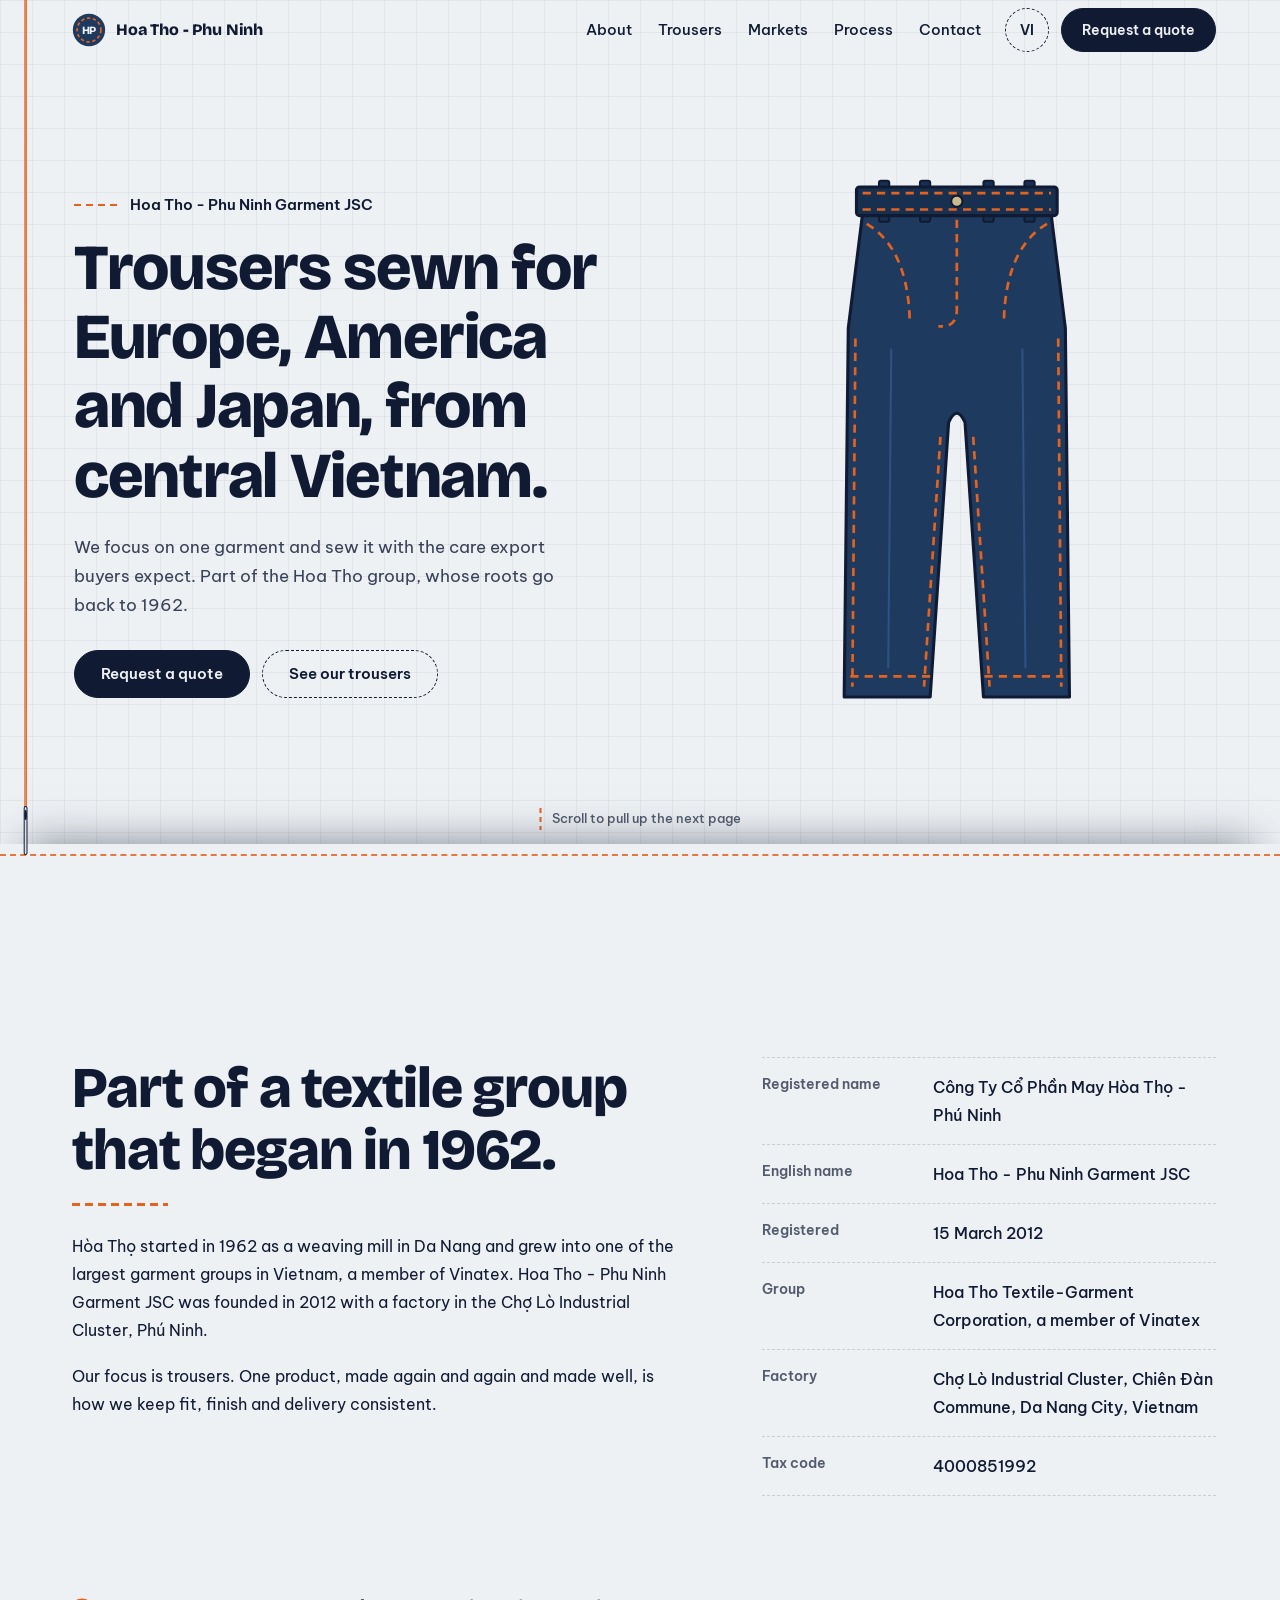
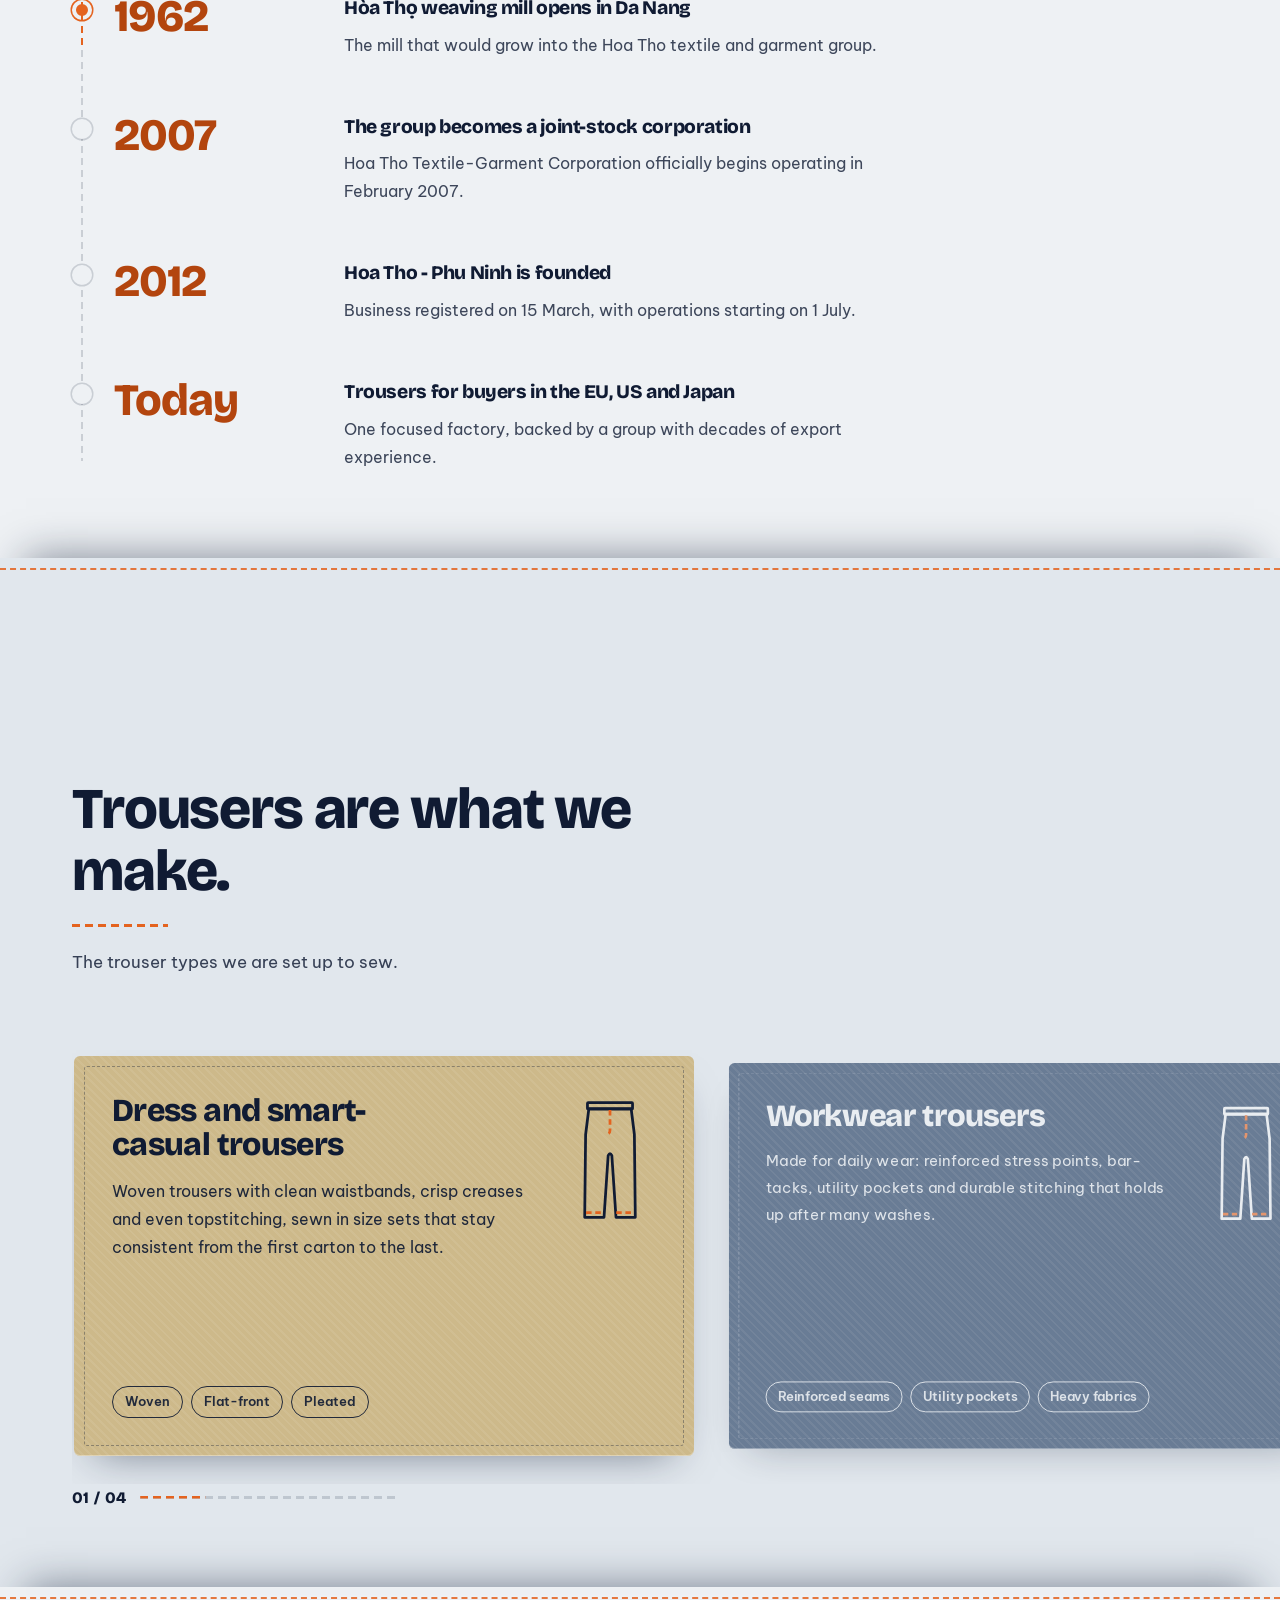
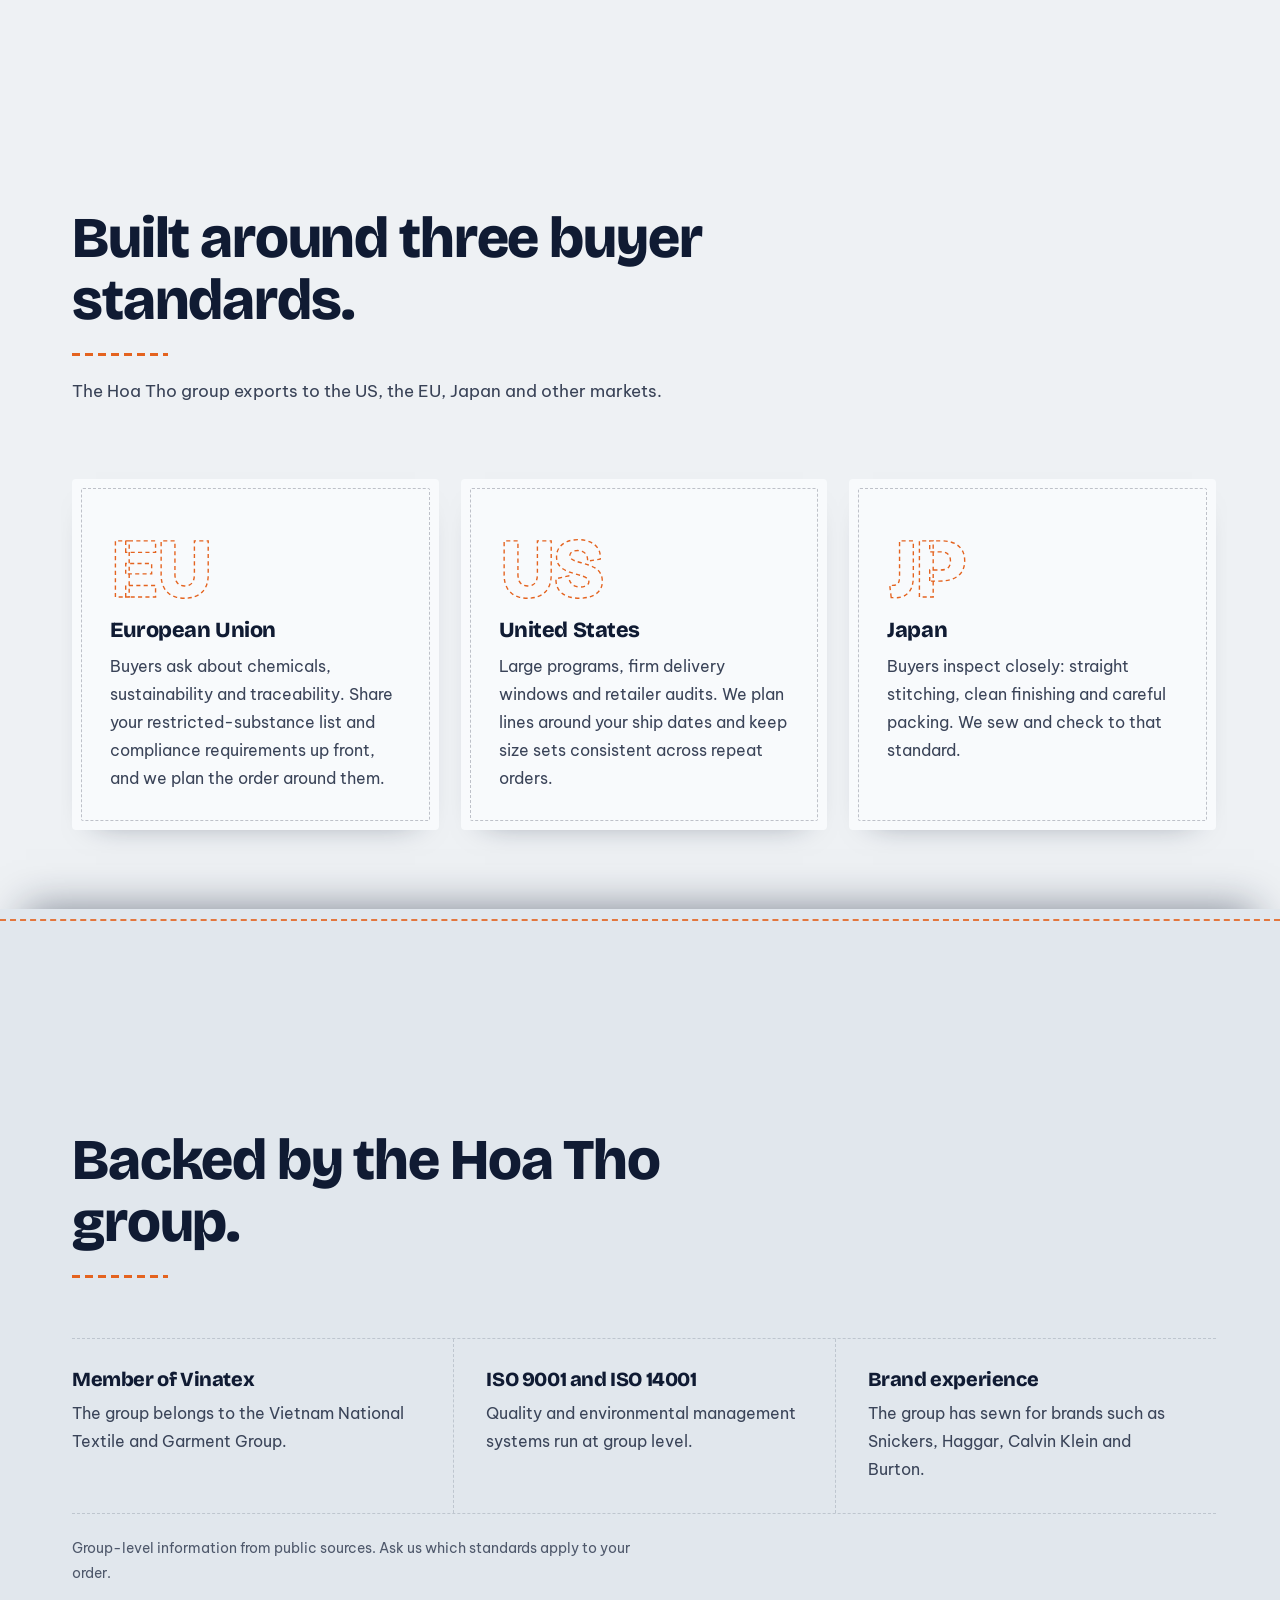
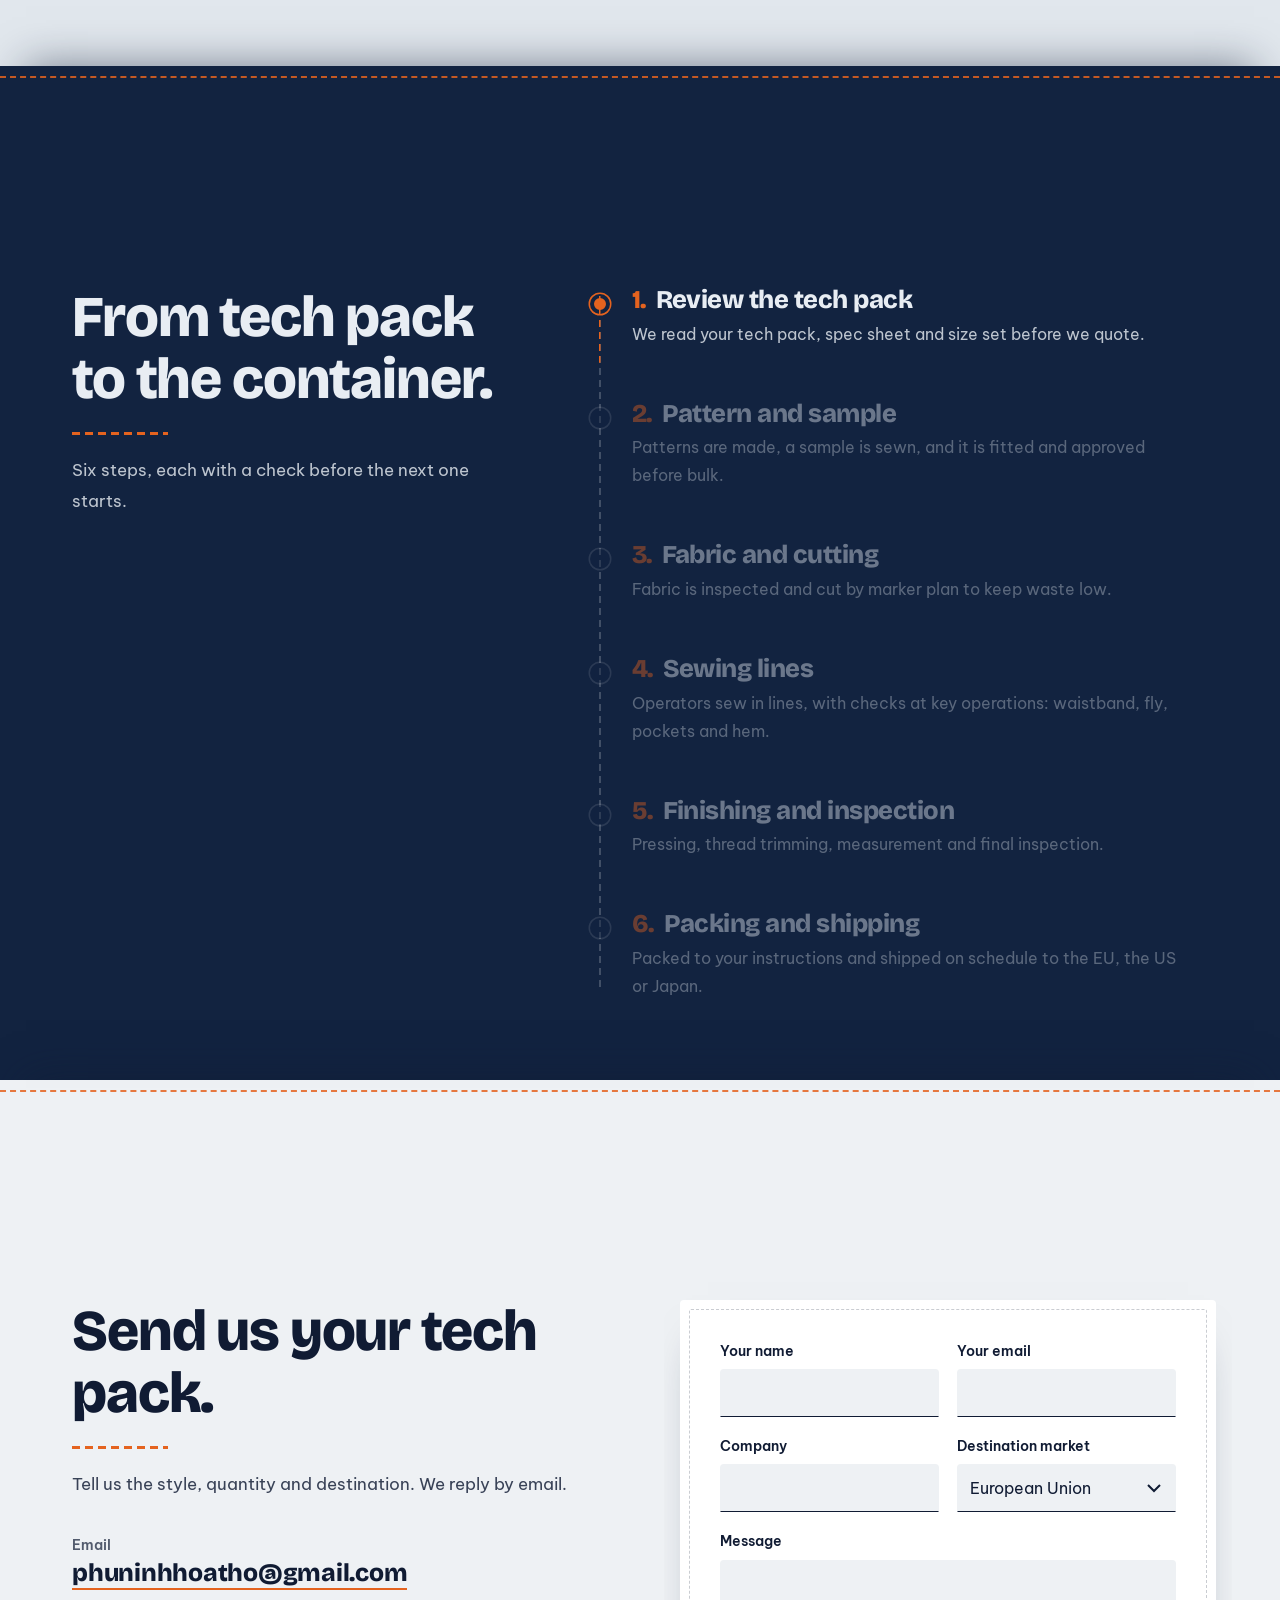
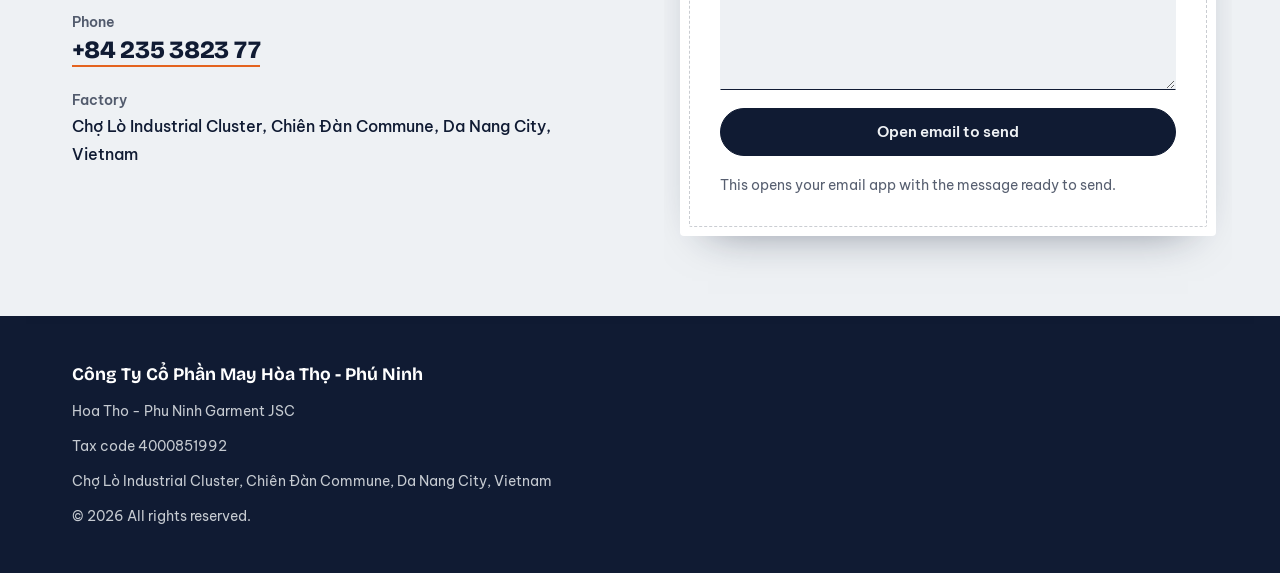
==== commit dd4051e0: "Rename index to index.html" ====
--- a/index.html
+++ b/index.html
@@ -109,6 +109,9 @@
 .wrap{max-width:1180px;margin:0 auto}
 .sec h2{font-size:clamp(1.9rem,5.2vw,3.6rem);max-width:18ch}
 .sec-lead{margin-top:20px;max-width:54ch;font-size:1.08rem;color:rgba(16,27,51,.82)}
+/* body text safety: prevent Vietnamese descenders/diacritics from overlapping */
+.hero-lead,.sec-lead,.about-grid .body p,.tl p,.facts dd,.card p,.mk p,.st-grid p,.note,.pc p,.ct-lines dd.plain,footer span{line-height:1.75;overflow-wrap:anywhere;}
+.about-grid .body p+p{margin-top:18px;}
 .seam{display:block;height:3px;width:96px;margin-top:22px;background:repeating-linear-gradient(90deg,var(--thread) 0 8px,transparent 8px 13px)}
 .dark{background:var(--denim-d);color:#E8EDF3}
 .dark .sec-lead,.dark p{color:rgba(232,237,243,.8)}
@@ -147,22 +150,35 @@
   .tl h3{margin:6px 0 0}
 }
 
-/* ---------- products: fabric swatches that stack ---------- */
-.stack{margin-top:clamp(40px,6vw,72px);padding-bottom:10vh}
-.card{--c-bg:var(--khaki);--c-ink:var(--ink);position:sticky;top:calc(var(--hdr) + 14px + var(--i) * 14px);margin-bottom:22px;min-height:clamp(300px,50vh,400px);min-height:clamp(300px,50svh,400px);border-radius:6px;padding:clamp(24px,4vw,44px);background-color:var(--c-bg);color:var(--c-ink);
+/* ---------- products: swipeable carousel of fabric swatches ---------- */
+.car-wrap{margin-top:clamp(40px,6vw,72px)}
+.car{--cw:clamp(272px,80vw,430px);--gap:clamp(14px,2vw,24px);display:flex;gap:var(--gap);overflow-x:auto;overflow-y:hidden;scroll-snap-type:x mandatory;scroll-padding-left:2px;-webkit-overflow-scrolling:touch;overscroll-behavior-x:contain;margin-right:calc(-1 * max(var(--pad), (100vw - 1188px) / 2));padding:6px var(--pad) 28px 2px;scrollbar-width:none;position:relative;cursor:grab;outline-offset:-3px}
+.car::-webkit-scrollbar{display:none}
+/* trailing spacer so that every slide, including the last, can sit at the start of the track */
+.car::after{content:"";flex:0 0 max(0px,calc(100% - var(--cw) - var(--gap)))}
+@media (min-width:900px){.car{--cw:min(620px,52vw);--ch:400px}}
+.car.drag{scroll-snap-type:none;cursor:grabbing;user-select:none;-webkit-user-select:none}
+.card{--c-bg:var(--khaki);--c-ink:var(--ink);flex:0 0 var(--cw);scroll-snap-align:start;scroll-snap-stop:always;position:relative;min-height:var(--ch,calc(var(--cw) * 1.22));border-radius:6px;padding:clamp(24px,3.2vw,38px);background-color:var(--c-bg);color:var(--c-ink);
   background-image:repeating-linear-gradient(45deg,rgba(255,255,255,.07) 0 2px,transparent 2px 6px);
-  display:grid;grid-template-columns:1fr auto;gap:20px;align-content:space-between;transform-origin:50% 0;will-change:transform;box-shadow:0 -1px 0 rgba(255,255,255,.35) inset,0 18px 40px -22px rgba(16,27,51,.55)}
+  display:grid;grid-template-columns:1fr auto;gap:20px;align-content:space-between;box-shadow:0 -1px 0 rgba(255,255,255,.35) inset,0 18px 40px -22px rgba(16,27,51,.55)}
+.js .card{transition:opacity .45s ease,transform .45s ease}
+.js .card:not(.on){opacity:.62;transform:scale(.965)}
 .card::after{content:"";position:absolute;inset:10px;border:1.5px dashed currentColor;opacity:.35;border-radius:3px;pointer-events:none}
-.card .shade{position:absolute;inset:0;background:var(--ink);opacity:0;border-radius:6px;pointer-events:none;z-index:2}
-.card h3{font-size:clamp(1.5rem,3.8vw,2.3rem);max-width:14ch}
-.card p{margin-top:14px;max-width:46ch;opacity:.92}
-.card .ico{width:clamp(70px,14vw,140px);height:auto;aspect-ratio:400/580;color:currentColor;align-self:start}
+.card h3{font-size:clamp(1.45rem,3.2vw,2rem);max-width:14ch}
+.card p{margin-top:14px;max-width:38ch;opacity:.92}
+.card .ico{width:clamp(56px,10vw,92px);height:auto;aspect-ratio:400/580;color:currentColor;align-self:start}
 .card ul{grid-column:1/-1;list-style:none;padding:0;display:flex;flex-wrap:wrap;gap:8px}
 .card li{font-size:.82rem;font-weight:600;padding:4px 12px;border:1.5px solid currentColor;border-radius:999px;opacity:.9}
 .c1{--c-bg:#CDB98A}
 .c2{--c-bg:#1F3A5F;--c-ink:#EEF1F4}
 .c3{--c-bg:#B7C4D1}
 .c4{--c-bg:#2B303A;--c-ink:#EEF1F4}
+.car-ctl{display:flex;align-items:center;gap:16px;margin-top:4px;padding-right:2px}
+.car-meta{display:flex;align-items:center;gap:14px;flex:1;min-width:0}
+.car-count{font:800 1rem var(--f-display);letter-spacing:.02em;white-space:nowrap}
+.car-bar{flex:1;max-width:260px;min-width:40px;height:3px;position:relative;background:repeating-linear-gradient(90deg,var(--line) 0 8px,transparent 8px 13px)}
+.car-bar i{position:absolute;inset:0;background:repeating-linear-gradient(90deg,var(--thread) 0 8px,transparent 8px 13px);clip-path:inset(0 calc(100% - var(--p,0.25) * 100%) 0 0)}
+.car-hint{font-size:.85rem;color:rgba(16,27,51,.7);white-space:nowrap}
 
 /* ---------- markets ---------- */
 .mk-grid{margin-top:clamp(40px,6vw,72px);display:grid;gap:22px;grid-template-columns:1fr}
@@ -244,7 +260,6 @@
   .js [data-rv]{clip-path:none!important}
   .js .thread{--p:1!important}
   .hero-hint,.pull{display:none}
-  .card{position:relative;top:auto}
 }
 </style>
 </head>
@@ -365,43 +380,44 @@
     <span class="seam" data-rv style="--d:.25s"></span>
     <p class="sec-lead" data-i18n="pr_lead">The trouser types we are set up to sew.</p>
 
-    <div class="stack" id="stack">
-      <article class="card c1" style="--i:0">
+    <div class="car-wrap">
+      <div class="car" id="car" tabindex="0" role="region" aria-roledescription="carousel" aria-label="Trouser types" data-i18n-aria="car_label">
+      <article role="group" aria-roledescription="slide" aria-label="1 / 4" class="card c1">
         <div>
           <h3 data-i18n="c1_t">Dress and smart-casual trousers</h3>
           <p data-i18n="c1_p">Woven trousers with clean waistbands, crisp creases and even topstitching, sewn in size sets that stay consistent from the first carton to the last.</p>
         </div>
         <svg class="ico" aria-hidden="true"><use href="#trouser-ico"/></svg>
         <ul data-i18n-list="c1_tags"><li>Woven</li><li>Flat-front</li><li>Pleated</li></ul>
-        <i class="shade"></i>
       </article>
-      <article class="card c2" style="--i:1">
+      <article role="group" aria-roledescription="slide" aria-label="2 / 4" class="card c2">
         <div>
           <h3 data-i18n="c2_t">Workwear trousers</h3>
           <p data-i18n="c2_p">Made for daily wear: reinforced stress points, bar-tacks, utility pockets and durable stitching that holds up after many washes.</p>
         </div>
         <svg class="ico" aria-hidden="true"><use href="#trouser-ico"/></svg>
         <ul data-i18n-list="c2_tags"><li>Reinforced seams</li><li>Utility pockets</li><li>Heavy fabrics</li></ul>
-        <i class="shade"></i>
       </article>
-      <article class="card c3" style="--i:2">
+      <article role="group" aria-roledescription="slide" aria-label="3 / 4" class="card c3">
         <div>
           <h3 data-i18n="c3_t">Wrinkle-free trousers</h3>
           <p data-i18n="c3_p">Easy-care fabrics, pressed and finished so they ship flat and look right out of the bag.</p>
         </div>
         <svg class="ico" aria-hidden="true"><use href="#trouser-ico"/></svg>
         <ul data-i18n-list="c3_tags"><li>Easy care</li><li>Pressed finish</li><li>Travel-ready</li></ul>
-        <i class="shade"></i>
       </article>
-      <article class="card c4" style="--i:3">
+      <article role="group" aria-roledescription="slide" aria-label="4 / 4" class="card c4">
         <div>
           <h3 data-i18n="c4_t">Sewn to your tech pack</h3>
           <p data-i18n="c4_p">Send us your patterns, spec sheet and trims. We sew to your specification, or help develop the pattern and samples with you.</p>
         </div>
         <svg class="ico" aria-hidden="true"><use href="#trouser-ico"/></svg>
         <ul data-i18n-list="c4_tags"><li>Cut and sew</li><li>Sampling</li><li>Repeat orders</li></ul>
-        <i class="shade"></i>
       </article>
+      </div>
+      <div class="car-ctl">
+        <div class="car-meta"><span class="car-count" id="carCount" aria-live="polite">01 / 04</span><span class="car-bar" id="carBar" aria-hidden="true"><i></i></span></div>
+      </div>
     </div>
   </div>
 </section>
@@ -561,7 +577,7 @@
       tl2_t: 'The group becomes a joint-stock corporation', tl2_p: 'Hoa Tho Textile-Garment Corporation officially begins operating in February 2007.',
       tl3_t: 'Hoa Tho - Phu Ninh is founded', tl3_p: 'Business registered on 15 March, with operations starting on 1 July.',
       tl4_k: 'Today', tl4_t: 'Trousers for buyers in the EU, US and Japan', tl4_p: 'One focused factory, backed by a group with decades of export experience.',
-      pr_h: 'Trousers are what we make.', pr_lead: 'The trouser types we are set up to sew.',
+      pr_h: 'Trousers are what we make.', pr_lead: 'The trouser types we are set up to sew.', car_label: 'Trouser types', car_prev: 'Previous trouser type', car_next: 'Next trouser type', car_hint: 'Drag or scroll',
       c1_t: 'Dress and smart-casual trousers', c1_p: 'Woven trousers with clean waistbands, crisp creases and even topstitching, sewn in size sets that stay consistent from the first carton to the last.', c1_tags: 'Woven|Flat-front|Pleated',
       c2_t: 'Workwear trousers', c2_p: 'Made for daily wear: reinforced stress points, bar-tacks, utility pockets and durable stitching that holds up after many washes.', c2_tags: 'Reinforced seams|Utility pockets|Heavy fabrics',
       c3_t: 'Wrinkle-free trousers', c3_p: 'Easy-care fabrics, pressed and finished so they ship flat and look right out of the bag.', c3_tags: 'Easy care|Pressed finish|Travel-ready',
@@ -613,7 +629,7 @@
       tl2_t: 'Chuyển thành Tổng công ty cổ phần', tl2_p: 'Tổng công ty CP Dệt May Hòa Thọ chính thức đi vào hoạt động từ tháng 2/2007.',
       tl3_t: 'Thành lập May Hòa Thọ - Phú Ninh', tl3_p: 'Đăng ký kinh doanh ngày 15/3, bắt đầu hoạt động từ ngày 1/7.',
       tl4_k: 'Hôm nay', tl4_t: 'Quần cho khách hàng tại EU, Mỹ và Nhật', tl4_p: 'Một nhà máy tập trung vào quần, được hỗ trợ bởi hệ thống có nhiều thập kỷ kinh nghiệm xuất khẩu.',
-      pr_h: 'Chúng tôi chuyên may quần.', pr_lead: 'Các dòng quần chúng tôi sẵn sàng sản xuất.',
+      pr_h: 'Chúng tôi chuyên may quần.', pr_lead: 'Các dòng quần chúng tôi sẵn sàng sản xuất.', car_label: 'Các dòng quần', car_prev: 'Dòng quần trước', car_next: 'Dòng quần tiếp theo', car_hint: 'Kéo hoặc scroll',
       c1_t: 'Quần tây và smart-casual', c1_p: 'Quần dệt thoi với cạp gọn, ly quần sắc nét và đường diễu đều, may theo bộ size ổn định từ thùng hàng đầu đến thùng cuối.', c1_tags: 'Dệt thoi|Ly trơn|Có ly',
       c2_t: 'Quần workwear', c2_p: 'Dành cho mặc hằng ngày: gia cố các điểm chịu lực, bọ, túi tiện ích và đường may bền sau nhiều lần giặt.', c2_tags: 'Gia cố đường may|Túi tiện ích|Vải dày',
       c3_t: 'Quần chống nhăn', c3_p: 'Vải dễ chăm sóc, được ủi và hoàn thiện để hàng phẳng phiu khi giao và đẹp ngay khi mở túi.', c3_tags: 'Dễ chăm sóc|Ủi hoàn thiện|Tiện đi lại',
@@ -776,33 +792,183 @@
       for (var i = 0; i < items.length; i++) items[i].classList.toggle('on', v >= (th.fr[i] || 0) - 0.001);
     }, 0.14);
   }
-  /* ---- product swatches: earlier ones recede as the next one lands ---- */
-  var cards = $$('.card'), cardTop = [];
   function measure() {
     threads.forEach(function (th) {
       var h = th.ol.offsetHeight || 1;
       th.fr = th.items.map(function (li) { return clamp((li.offsetTop + 14) / h); });
     });
-    cardTop = cards.map(function (c) { return parseFloat(getComputedStyle(c).top) || 0; });
     scrubs.forEach(function (s) { s.last = -1; });
   }
   initThread('#tl', 0.62);
   initThread('#pc', 0.62);
-  cards.forEach(function (c, i) {
-    if (reduce || i === cards.length - 1) return;
-    var next = cards[i + 1], shade = $('.shade', c);
-    addScrub(function () {
-      if (getComputedStyle(c).position !== 'sticky') return 0;
-      var nt = next.getBoundingClientRect().top;
-      return clamp(1 - (nt - (cardTop[i + 1] || 0)) / (c.offsetHeight * 0.85));
-    }, function (v) {
-      c.style.transform = 'scale(' + (1 - 0.05 * v).toFixed(4) + ')';
-      shade.style.opacity = (0.28 * v).toFixed(3);
-    }, 0.16);
-  });
   measure(); kick();
   if (document.fonts && document.fonts.ready) document.fonts.ready.then(function () { measure(); kick(); });
   window.addEventListener('load', function () { measure(); kick(); queuePull(); });
+
+  /* ---- products carousel: auto-scroll + native scroll + mouse/touch drag ---- */
+  (function initCarousel() {
+    var track = $('#car'); if (!track) return;
+    var slides = $$('.card', track), n = slides.length;
+    var cnt = $('#carCount'), bar = $('#carBar');
+    var queued = false, cur = -1;
+    var timer = null, resumeTimer = null;
+    var AUTO_DELAY = 3200;
+    var RESUME_DELAY = 1800;
+    var userInteracting = false;
+
+    function padL() { return parseFloat(getComputedStyle(track).paddingLeft) || 0; }
+    function leftOf(i) { return slides[i].offsetLeft - padL(); }
+    function maxScroll() { return Math.max(0, track.scrollWidth - track.clientWidth); }
+
+    function nearest() {
+      var x = track.scrollLeft, best = 0, bd = Infinity, m = maxScroll();
+      if (x >= m - 2) return n - 1;
+      for (var i = 0; i < n; i++) {
+        var d = Math.abs(leftOf(i) - x);
+        if (d < bd) { bd = d; best = i; }
+      }
+      return best;
+    }
+
+    function update() {
+      queued = false;
+      var i = nearest(), m = maxScroll();
+      if (i !== cur) {
+        cur = i;
+        slides.forEach(function (sl, k) { sl.classList.toggle('on', k === i); });
+        if (cnt) cnt.textContent = '0' + (i + 1) + ' / 0' + n;
+      }
+      if (bar) {
+        var f = m > 0 ? clamp(track.scrollLeft / m) : 1;
+        bar.style.setProperty('--p', (1 / n + f * (1 - 1 / n)).toFixed(4));
+      }
+    }
+
+    function queue() {
+      if (!queued) {
+        queued = true;
+        requestAnimationFrame(update);
+      }
+    }
+
+    function goTo(i, instant) {
+      i = Math.max(0, Math.min(n - 1, i));
+      track.scrollTo({
+        left: Math.min(leftOf(i), maxScroll()),
+        behavior: (reduce || instant) ? 'auto' : 'smooth'
+      });
+    }
+
+    function stopAuto() {
+      if (timer) {
+        clearInterval(timer);
+        timer = null;
+      }
+    }
+
+    function scheduleAuto() {
+      stopAuto();
+      if (reduce || n < 2) return;
+      timer = setInterval(function () {
+        if (document.hidden || userInteracting) return;
+        var i = nearest();
+        if (i >= n - 1) {
+          track.scrollTo({ left: 0, behavior: 'auto' });
+        } else {
+          goTo(i + 1);
+        }
+      }, AUTO_DELAY);
+    }
+
+    function pauseAndResume() {
+      stopAuto();
+      clearTimeout(resumeTimer);
+      resumeTimer = setTimeout(function () {
+        userInteracting = false;
+        scheduleAuto();
+      }, RESUME_DELAY);
+    }
+
+    track.addEventListener('scroll', queue, { passive: true });
+    window.addEventListener('resize', queue);
+
+    /* Pause while the user is hovering/focusing/dragging/scrolling manually. */
+    track.addEventListener('mouseenter', function () {
+      userInteracting = true;
+      stopAuto();
+    });
+    track.addEventListener('mouseleave', function () {
+      userInteracting = false;
+      scheduleAuto();
+    });
+    track.addEventListener('focusin', function () {
+      userInteracting = true;
+      stopAuto();
+    });
+    track.addEventListener('focusout', function () {
+      userInteracting = false;
+      scheduleAuto();
+    });
+    track.addEventListener('wheel', pauseAndResume, { passive: true });
+    track.addEventListener('touchstart', function () {
+      userInteracting = true;
+      stopAuto();
+    }, { passive: true });
+    track.addEventListener('touchend', function () {
+      pauseAndResume();
+    }, { passive: true });
+
+    /* Mouse drag; touch/pen keep native horizontal scrolling. */
+    var drag = null;
+    track.addEventListener('pointerdown', function (e) {
+      if (e.pointerType !== 'mouse' || e.button !== 0) return;
+      userInteracting = true;
+      stopAuto();
+      drag = {
+        x: e.clientX,
+        left: track.scrollLeft,
+        idx: nearest(),
+        moved: false,
+        id: e.pointerId
+      };
+    });
+
+    track.addEventListener('pointermove', function (e) {
+      if (!drag || e.pointerId !== drag.id) return;
+      var dx = e.clientX - drag.x;
+      if (!drag.moved && Math.abs(dx) < 6) return;
+      if (!drag.moved) {
+        drag.moved = true;
+        track.classList.add('drag');
+        try { track.setPointerCapture(e.pointerId); } catch (er) {}
+      }
+      track.scrollLeft = drag.left - dx;
+    });
+
+    function endDrag(e) {
+      if (!drag) return;
+      var d = drag;
+      drag = null;
+      track.classList.remove('drag');
+      if (d.moved) {
+        var dx = e.clientX - d.x;
+        goTo(Math.abs(dx) > 50 ? d.idx + (dx < 0 ? 1 : -1) : d.idx);
+      }
+      pauseAndResume();
+    }
+
+    track.addEventListener('pointerup', endDrag);
+    track.addEventListener('pointercancel', endDrag);
+    track.addEventListener('dragstart', function (e) { e.preventDefault(); });
+
+    document.addEventListener('visibilitychange', function () {
+      if (document.hidden) stopAuto();
+      else if (!userInteracting) scheduleAuto();
+    });
+
+    update();
+    scheduleAuto();
+  })();
 
   /* ---- wipe reveals: measured on scroll (IntersectionObserver ignores clipped targets) ---- */
   var pending = $$('[data-rv]');
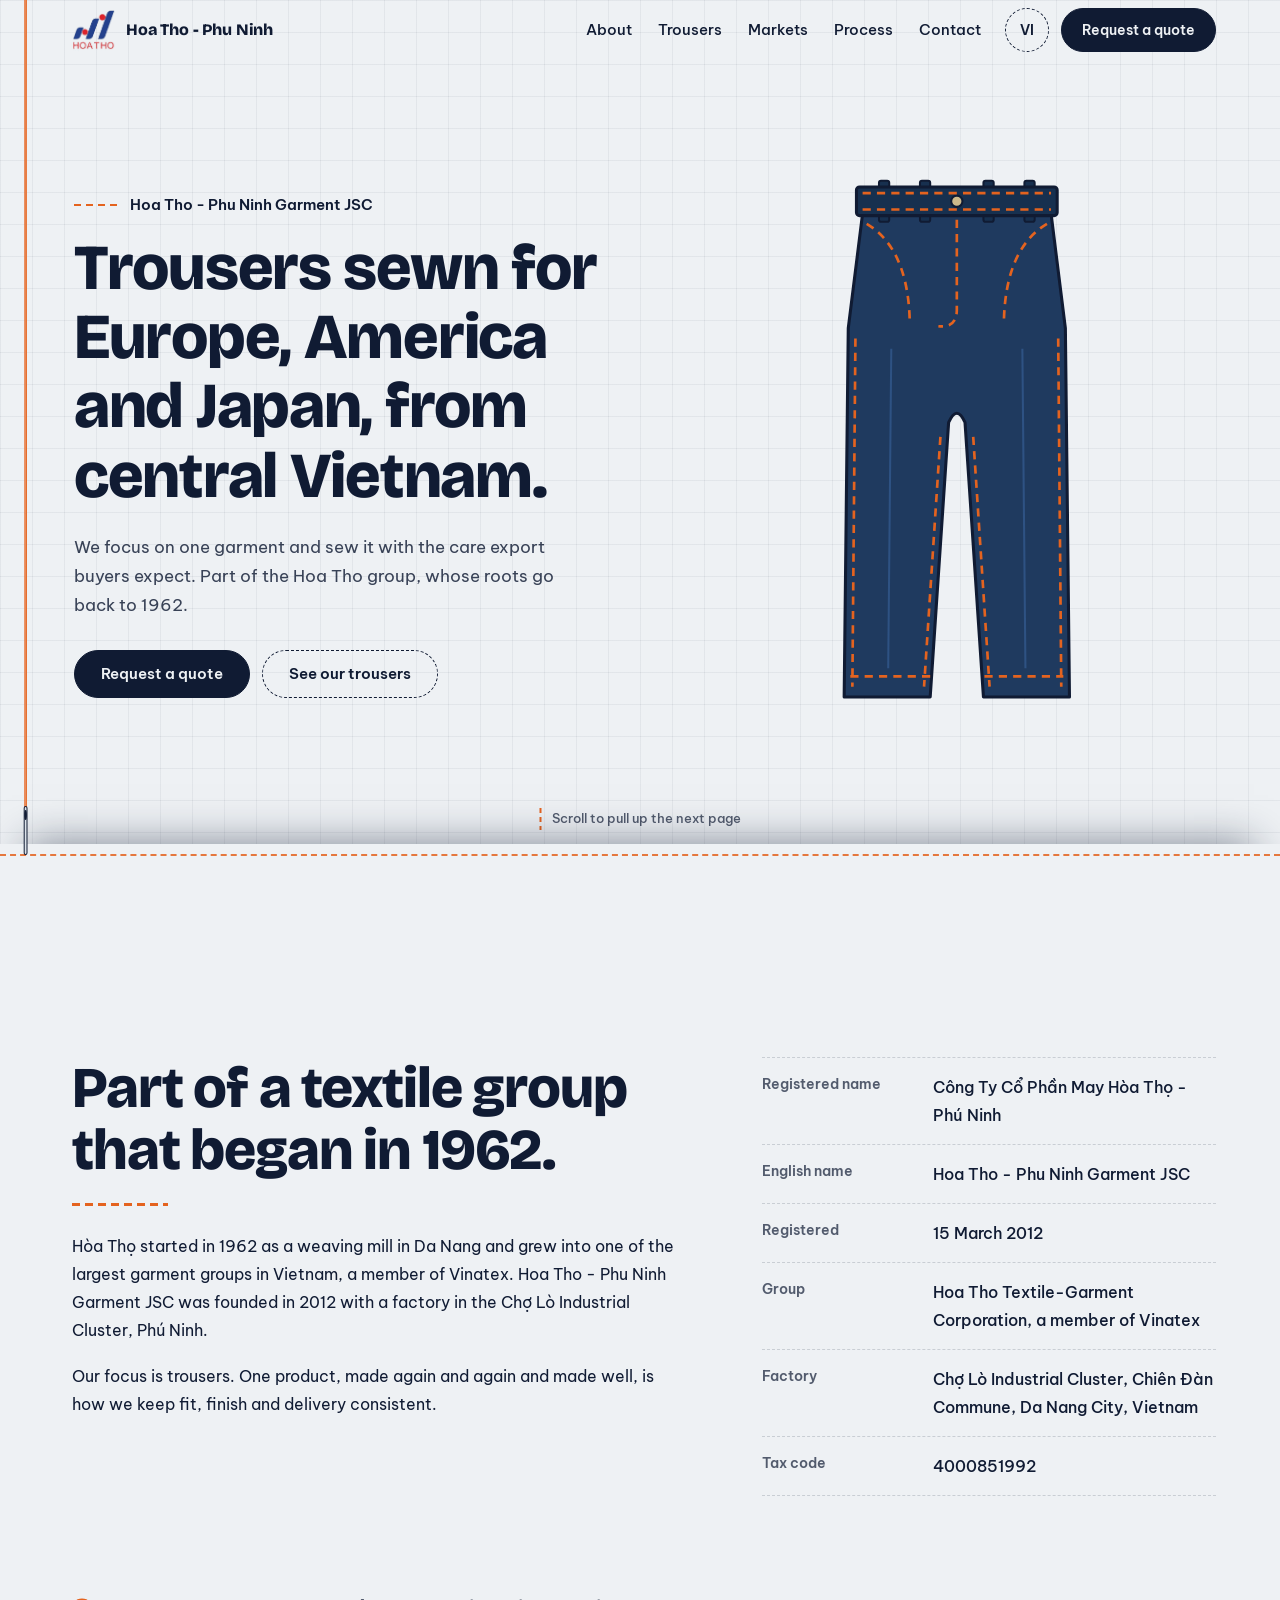
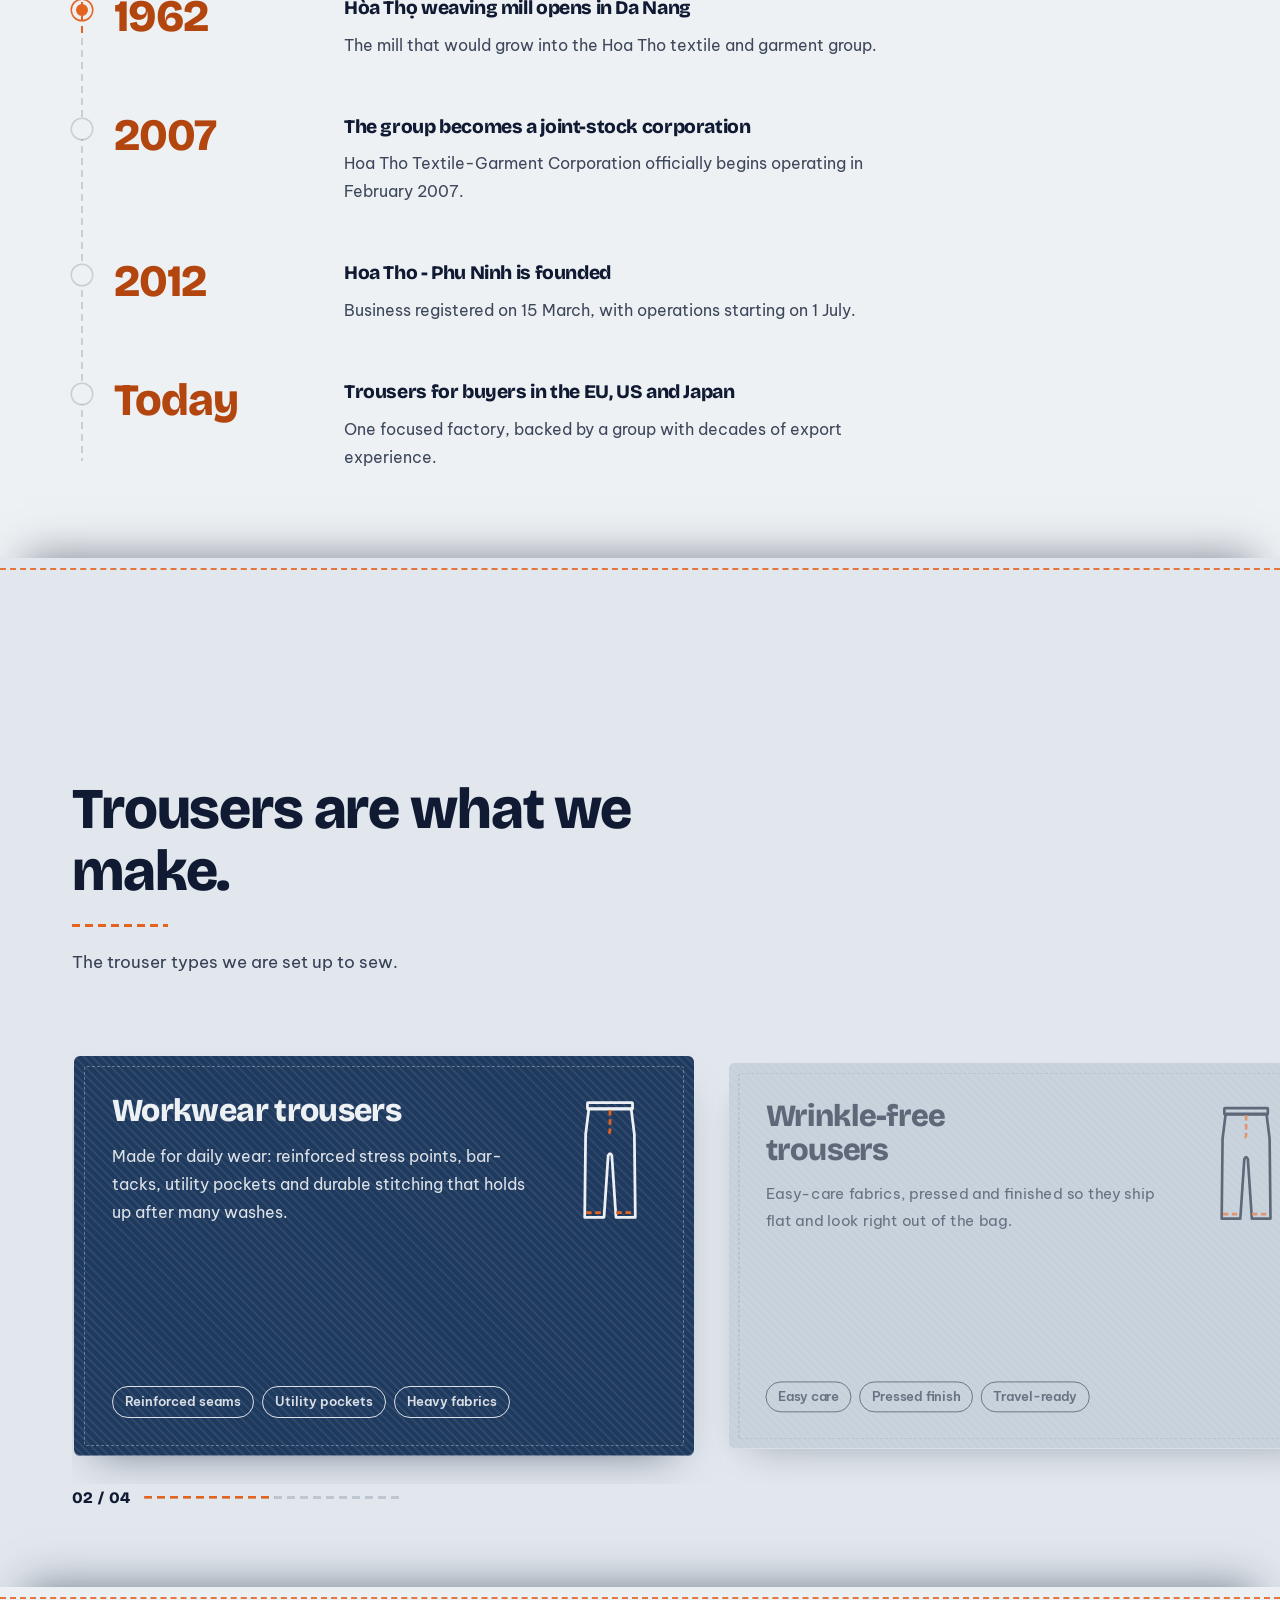
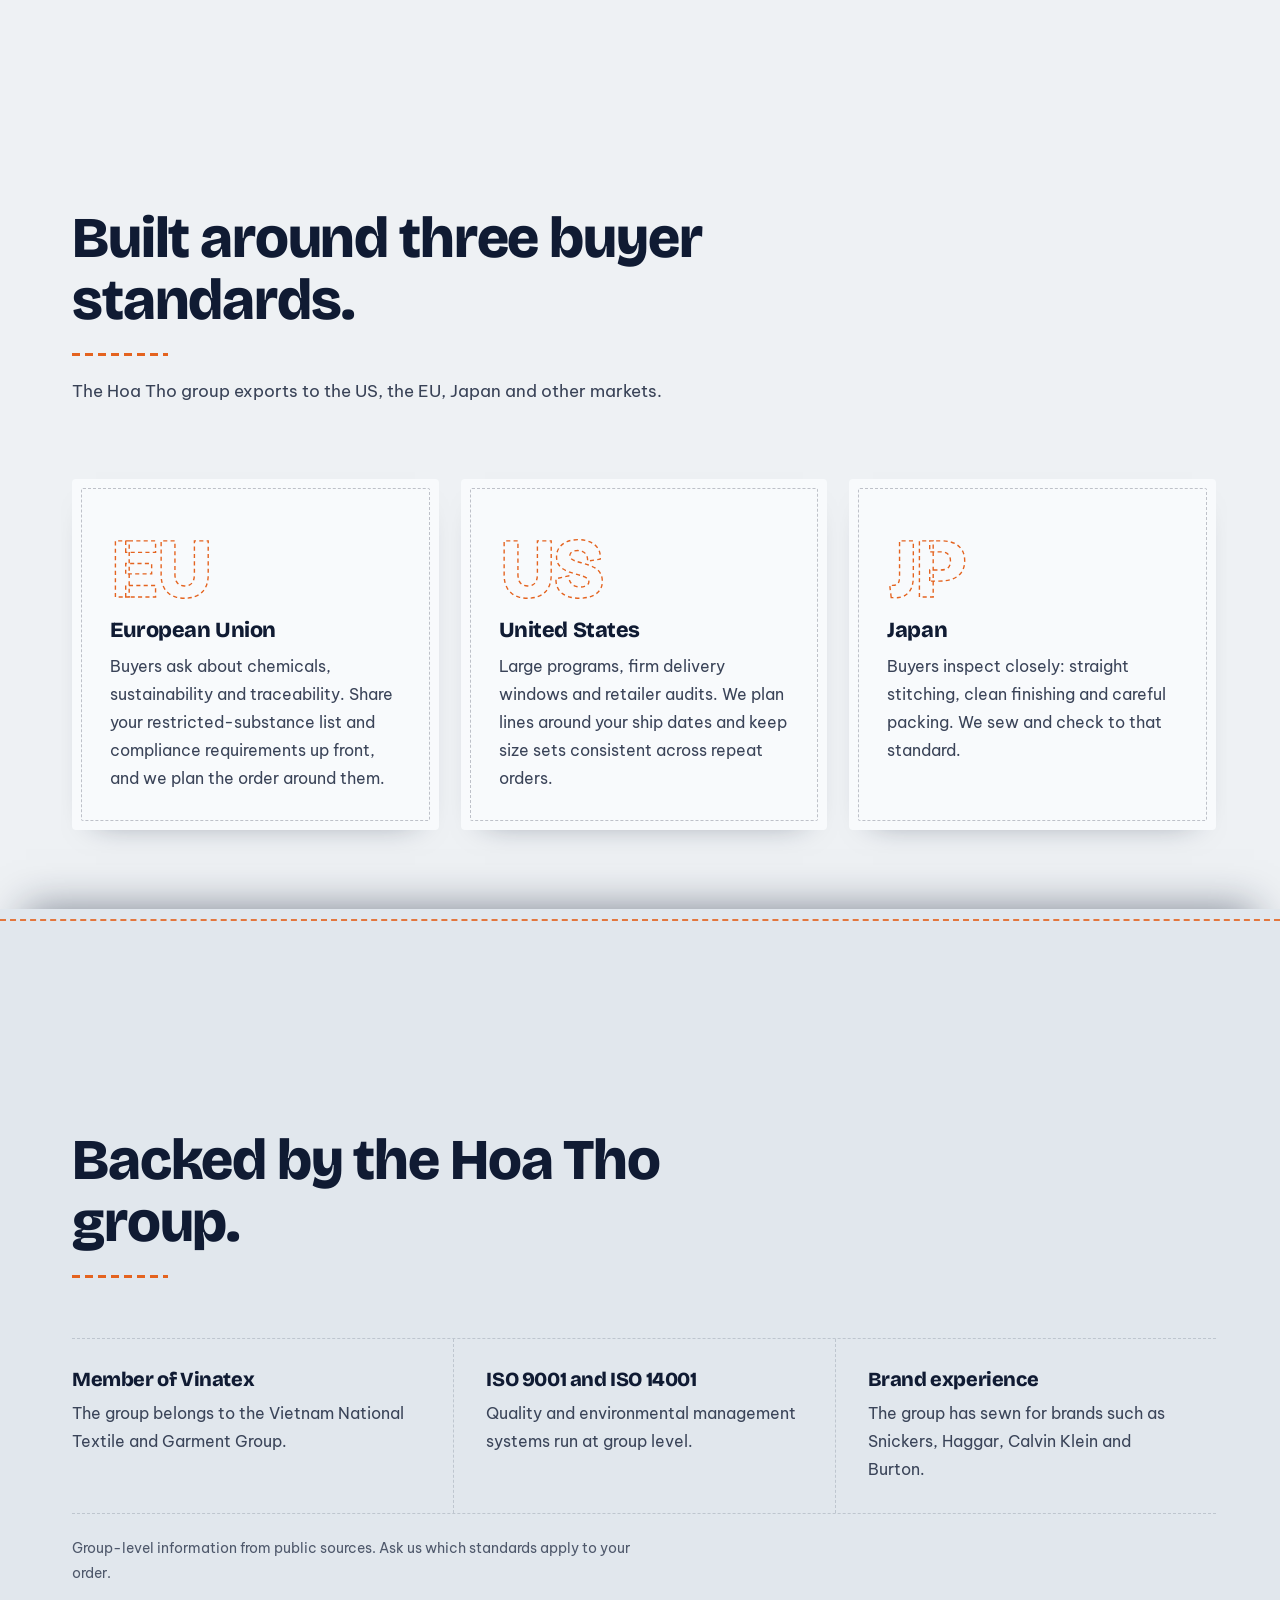
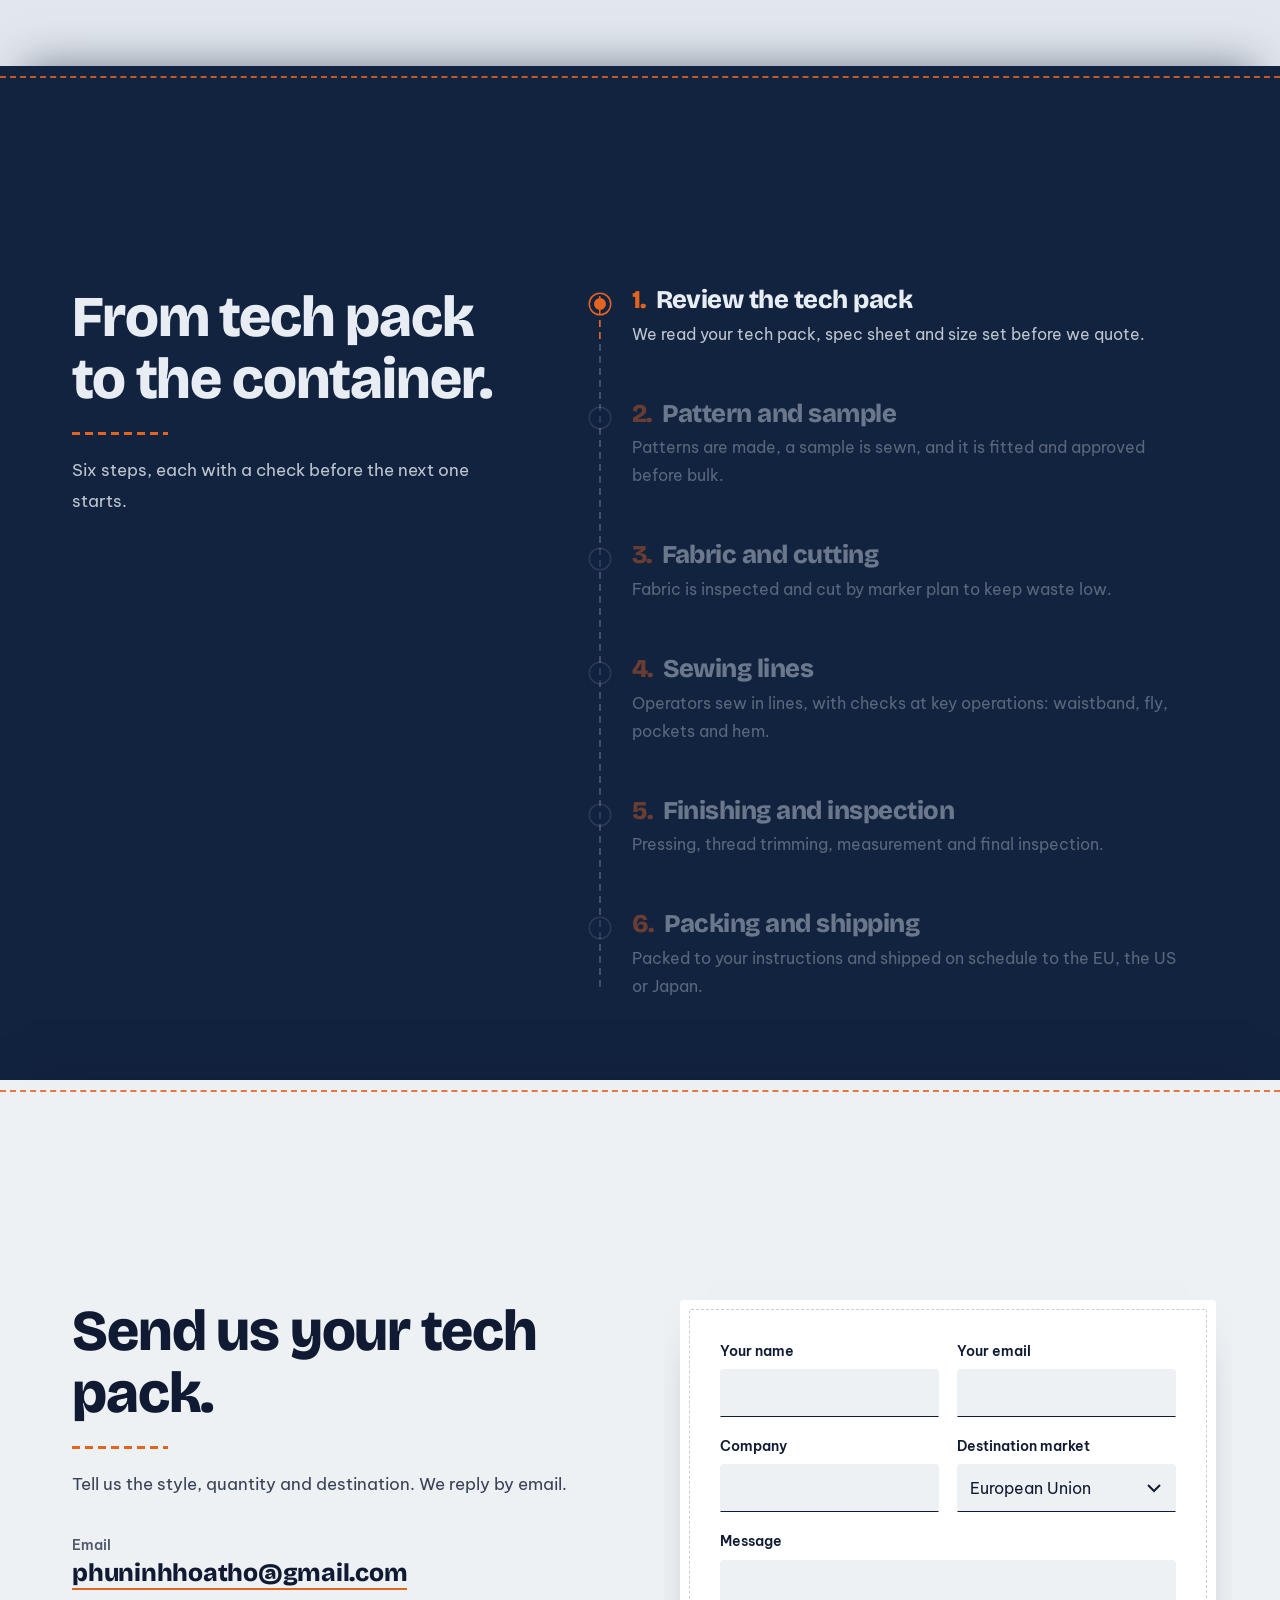
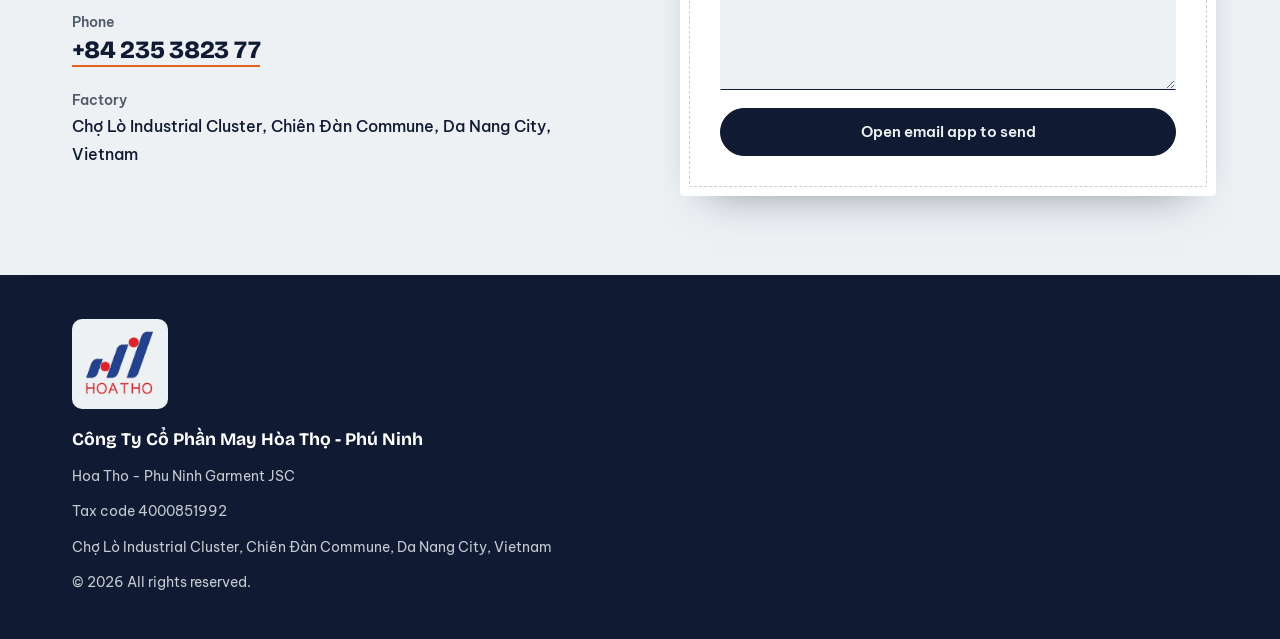
==== commit d9db5ee2: "Update logo & transaction carousel and button text" ====
--- a/index.html
+++ b/index.html
@@ -6,7 +6,7 @@
 <title>Hoa Tho - Phu Ninh Garment JSC | Trouser manufacturer, Vietnam</title>
 <meta name="description" content="Hoa Tho - Phu Ninh Garment JSC sews trousers for buyers in the EU, the US and Japan. Part of the Hoa Tho group, whose roots go back to 1962.">
 <meta name="theme-color" content="#EEF1F4">
-<link rel="icon" href="data:image/svg+xml,%3Csvg xmlns='http://www.w3.org/2000/svg' viewBox='0 0 40 40'%3E%3Ccircle cx='20' cy='20' r='19' fill='%231F3A5F'/%3E%3Ccircle cx='20' cy='20' r='14' fill='none' stroke='%23E4631F' stroke-width='2' stroke-dasharray='4 3'/%3E%3C/svg%3E">
+<link rel="icon" type="image/png" href="[data-uri]">
 <link rel="preconnect" href="https://fonts.googleapis.com">
 <link rel="preconnect" href="https://fonts.gstatic.com" crossorigin>
 <link href="https://fonts.googleapis.com/css2?family=Be+Vietnam+Pro:wght@400;500;600&family=Bricolage+Grotesque:opsz,wght@12..96,600;12..96,800&display=swap" rel="stylesheet">
@@ -17,7 +17,7 @@
   --khaki:#CDB98A; --thread:#E4631F; --thread-d:#B3450E; --line:rgba(16,27,51,.16);
   --f-display:'Bricolage Grotesque','Segoe UI',system-ui,-apple-system,'Helvetica Neue',Arial,sans-serif;
   --f-body:'Be Vietnam Pro','Segoe UI',system-ui,-apple-system,Roboto,'Helvetica Neue',Arial,sans-serif;
-  --hdr:60px; --pad:clamp(22px,5vw,64px);
+  --hdr:60px; --logo:url([data-uri]); --pad:clamp(22px,5vw,64px);
 }
 *,*::before,*::after{box-sizing:border-box}
 *{margin:0}
@@ -29,6 +29,8 @@
 img,svg{display:block;max-width:100%}
 a{color:inherit}
 h1,h2,h3{font-family:var(--f-display);line-height:1.08;letter-spacing:-.02em;font-weight:800}
+/* Vietnamese marks stack up to ~0.93em above and 0.2em below the baseline, so lines need more room than English */
+html[lang="vi"] h1,html[lang="vi"] h2,html[lang="vi"] h3{line-height:1.28}
 :focus-visible{outline:3px solid var(--thread);outline-offset:3px;border-radius:2px}
 .skip{position:absolute;left:12px;top:-60px;background:var(--ink);color:#fff;padding:10px 16px;z-index:100;border-radius:6px}
 .skip:focus{top:12px}
@@ -39,7 +41,9 @@
 .hdr.sc{background:rgba(238,241,244,.88);-webkit-backdrop-filter:blur(10px);backdrop-filter:blur(10px);border-bottom-color:var(--line)}
 .hdr-in{height:var(--hdr);display:flex;align-items:center;gap:12px;padding:0 var(--pad) 0 calc(var(--pad) + 8px);max-width:1400px;margin:0 auto}
 .brand{display:flex;align-items:center;gap:10px;text-decoration:none;font-family:var(--f-display);font-weight:800;font-size:1rem;letter-spacing:-.01em;min-width:0;flex:1 1 auto}
-.brand svg{width:34px;height:34px;flex:none}
+.logo{display:block;flex:none;width:44px;height:43px;background:var(--logo) center/contain no-repeat}
+.logo-chip{justify-self:start;background:var(--paper);border-radius:10px;padding:10px 12px;margin-bottom:6px}
+.logo-chip .logo{width:72px;height:70px}
 .brand span{white-space:nowrap;overflow:hidden;text-overflow:ellipsis}
 .nav{display:none;gap:26px;font-size:.92rem;font-weight:500}
 .nav a{text-decoration:none;padding:6px 0;background:linear-gradient(var(--thread),var(--thread)) 0 100%/0 2px no-repeat;transition:background-size .3s}
@@ -240,7 +244,6 @@
 .err{color:#B3260E;font-size:.9rem;font-weight:600}
 .err[hidden]{display:none}
 .fm .btn{width:100%}
-.fm .hint{font-size:.85rem;color:rgba(16,27,51,.7)}
 .sent{border:1.5px dashed var(--thread);border-radius:4px;padding:16px;display:grid;gap:12px;background:#FFF7F1}
 .sent[hidden]{display:none}
 .sent p{font-weight:600;font-size:.95rem}
@@ -278,7 +281,7 @@
 <header class="hdr" id="hdr">
   <div class="hdr-in">
     <a class="brand" href="#top" aria-label="Hoa Tho - Phu Ninh Garment JSC">
-      <svg viewBox="0 0 40 40" aria-hidden="true"><circle cx="20" cy="20" r="19" fill="#1F3A5F"/><circle cx="20" cy="20" r="14" fill="none" stroke="#E4631F" stroke-width="2" stroke-dasharray="4 3"/><text x="20" y="25" text-anchor="middle" font-size="13" font-weight="800" fill="#EEF1F4" font-family="Bricolage Grotesque,Segoe UI,Arial,sans-serif">HP</text></svg>
+      <span class="logo" role="img" aria-label="Hòa Thọ logo"></span>
       <span data-i18n="brand">Hoa Tho - Phu Ninh</span>
     </a>
     <nav class="nav" aria-label="Main">
@@ -515,8 +518,7 @@
         </div>
         <div class="fld"><label for="f-msg" data-i18n="lb_msg">Message</label><textarea id="f-msg" name="message" required></textarea></div>
         <p class="err" id="err" role="alert" hidden data-i18n="err">Please enter your name and a message.</p>
-        <button class="btn" type="submit" data-i18n="btn_send">Open email to send</button>
-        <p class="hint" data-i18n="fm_note">This opens your email app with the message ready to send.</p>
+        <button class="btn" type="submit" data-i18n="btn_send">Open email app to send</button>
         <div class="sent" id="sent" hidden>
           <p data-i18n="sent_t">Email did not open? Use one of these:</p>
           <div class="acts">
@@ -534,6 +536,7 @@
 
 <footer>
   <div class="wrap">
+    <span class="logo-chip"><span class="logo" role="img" aria-label="Hòa Thọ logo"></span></span>
     <strong>Công Ty Cổ Phần May Hòa Thọ - Phú Ninh</strong>
     <span>Hoa Tho - Phu Ninh Garment JSC</span>
     <span><span data-i18n="ft_tax">Tax code</span> 4000851992</span>
@@ -602,8 +605,7 @@
       ct_email: 'Email', ct_phone: 'Phone', ct_addr: 'Factory',
       lb_name: 'Your name', lb_email: 'Your email', lb_co: 'Company', lb_mk: 'Destination market', lb_msg: 'Message',
       o_eu: 'European Union', o_us: 'United States', o_jp: 'Japan', o_ot: 'Other',
-      err: 'Please enter your name and a message.', btn_send: 'Open email to send',
-      fm_note: 'This opens your email app with the message ready to send.',
+      err: 'Please enter your name and a message.', btn_send: 'Open email app to send',
       sent_t: 'Email did not open? Use one of these:', sent_app: 'Open email app', sent_gmail: 'Open in Gmail', sent_copy: 'Copy message', copied: 'Copied. Paste it into an email to phuninhhoatho@gmail.com.',
       ft_tax: 'Tax code', ft_rights: 'All rights reserved.',
       langLabel: 'Chuyển sang tiếng Việt', langBtn: 'VI', skip: 'Skip to content',
@@ -654,8 +656,7 @@
       ct_email: 'Email', ct_phone: 'Điện thoại', ct_addr: 'Nhà máy',
       lb_name: 'Tên của bạn', lb_email: 'Email của bạn', lb_co: 'Công ty', lb_mk: 'Thị trường đến', lb_msg: 'Nội dung',
       o_eu: 'Liên minh châu Âu', o_us: 'Hoa Kỳ', o_jp: 'Nhật Bản', o_ot: 'Khác',
-      err: 'Vui lòng nhập tên và nội dung.', btn_send: 'Mở email để gửi',
-      fm_note: 'Thao tác này mở ứng dụng email với nội dung đã soạn sẵn.',
+      err: 'Vui lòng nhập tên và nội dung.', btn_send: 'Mở ứng dụng email để gửi',
       sent_t: 'Email chưa mở? Hãy dùng một trong các cách sau:', sent_app: 'Mở ứng dụng email', sent_gmail: 'Mở bằng Gmail', sent_copy: 'Sao chép nội dung', copied: 'Đã sao chép. Hãy dán vào email gửi tới phuninhhoatho@gmail.com.',
       ft_tax: 'Mã số thuế', ft_rights: 'Bảo lưu mọi quyền.',
       langLabel: 'Switch to English', langBtn: 'EN', skip: 'Chuyển đến nội dung',
@@ -812,7 +813,7 @@
     var cnt = $('#carCount'), bar = $('#carBar');
     var queued = false, cur = -1;
     var timer = null, resumeTimer = null;
-    var AUTO_DELAY = 3200;
+    var AUTO_DELAY = 2000;
     var RESUME_DELAY = 1800;
     var userInteracting = false;
 
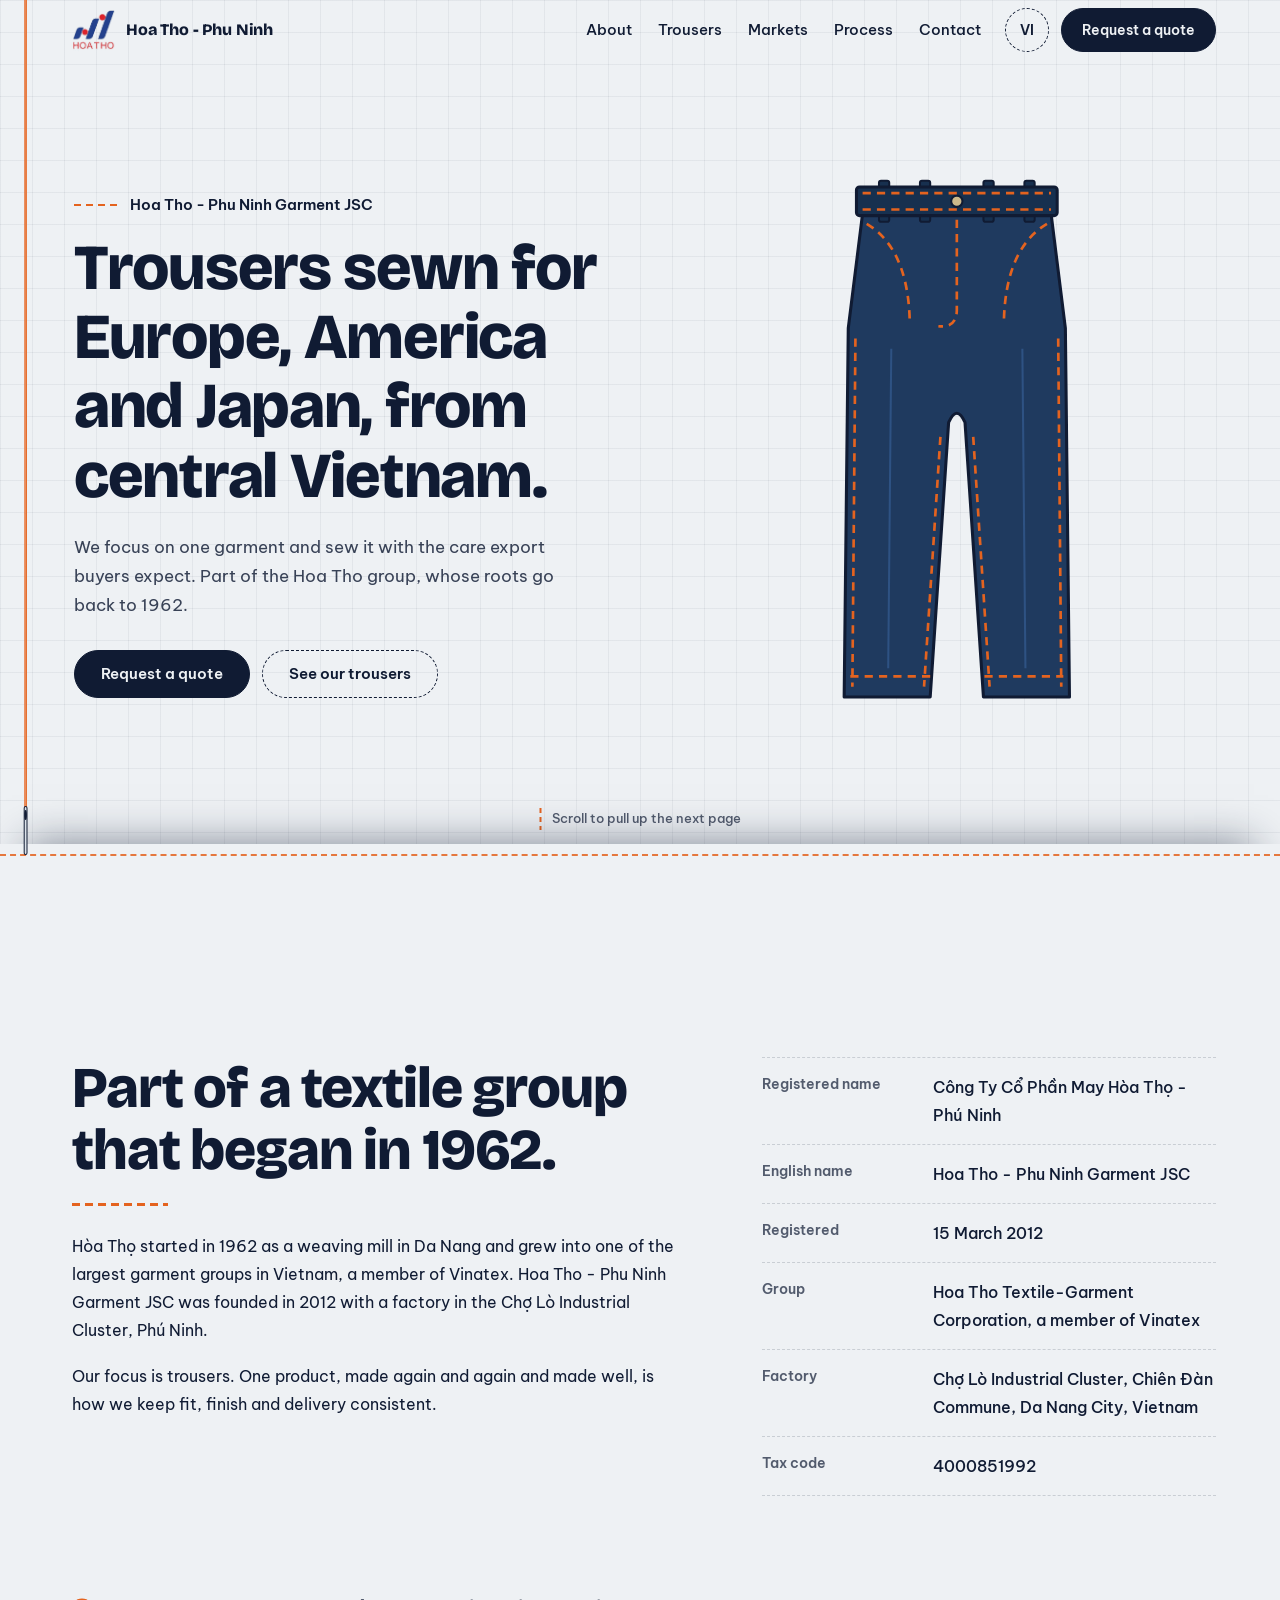
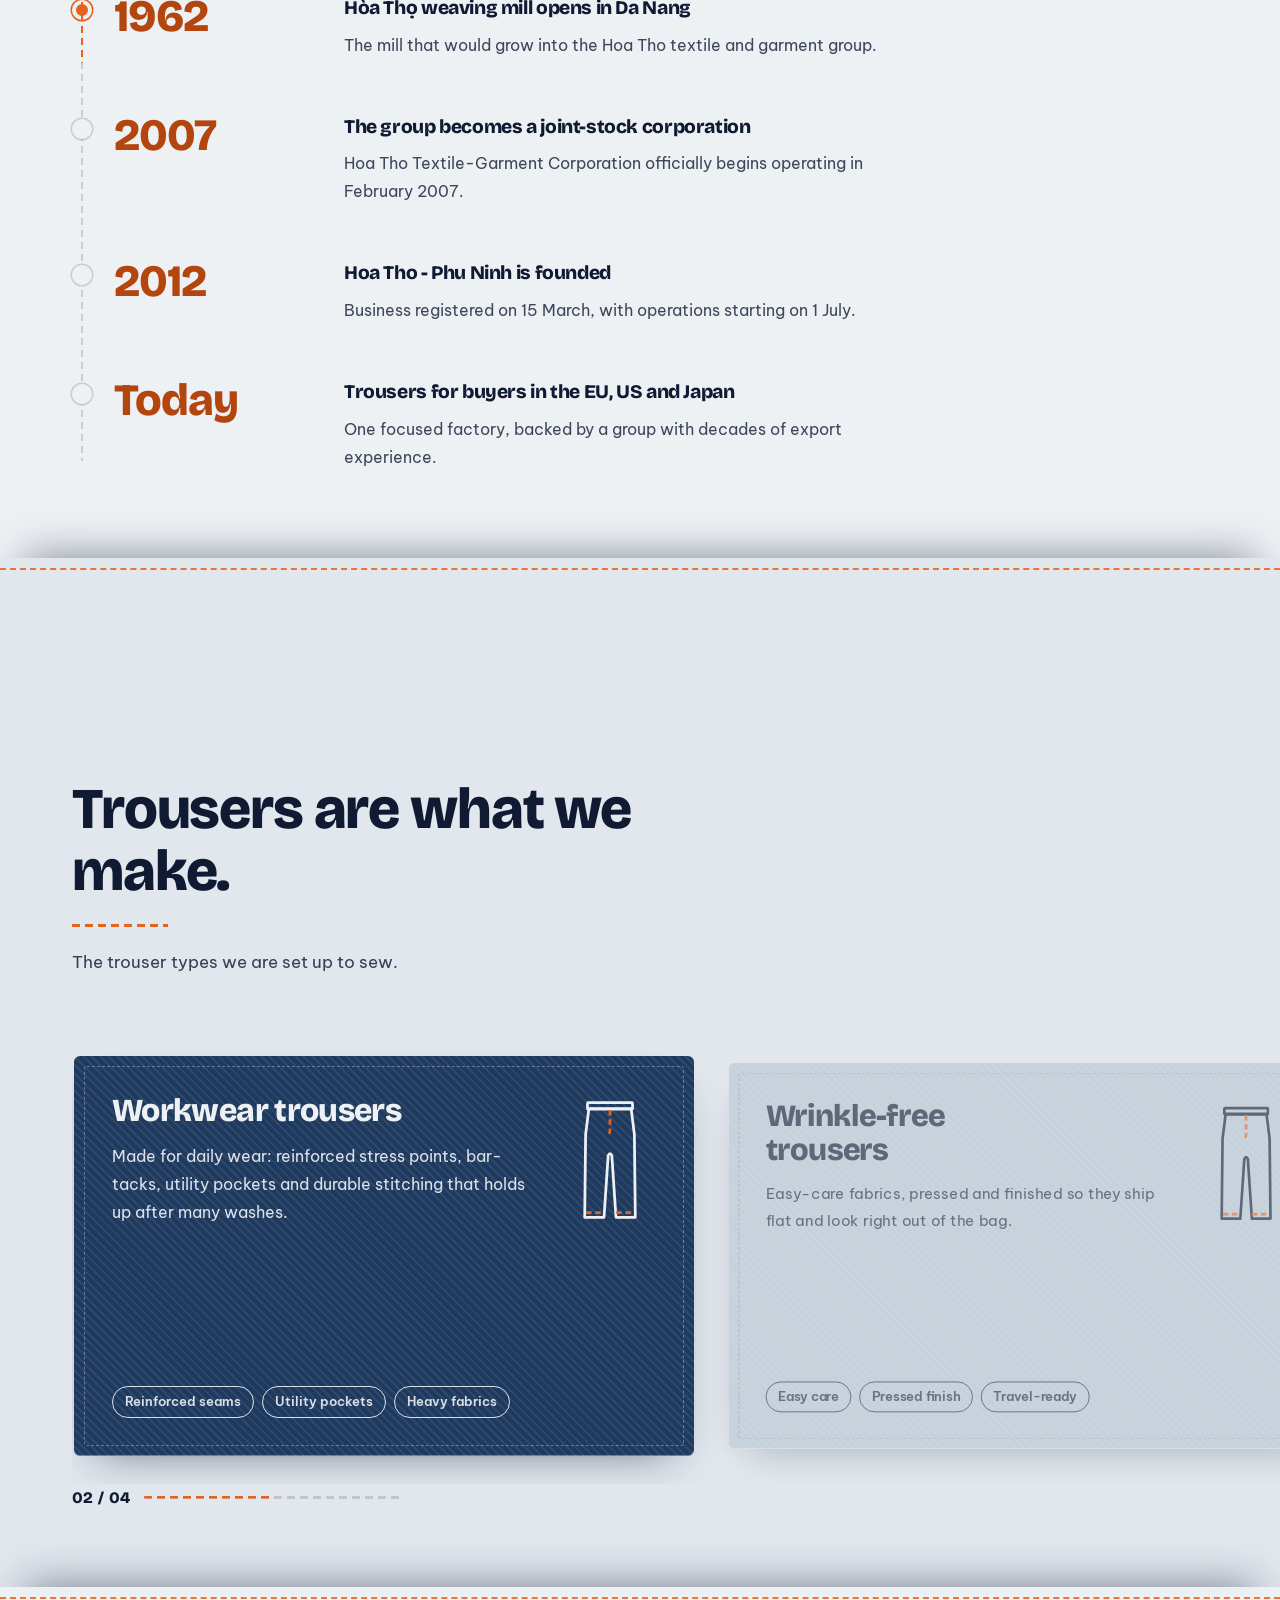
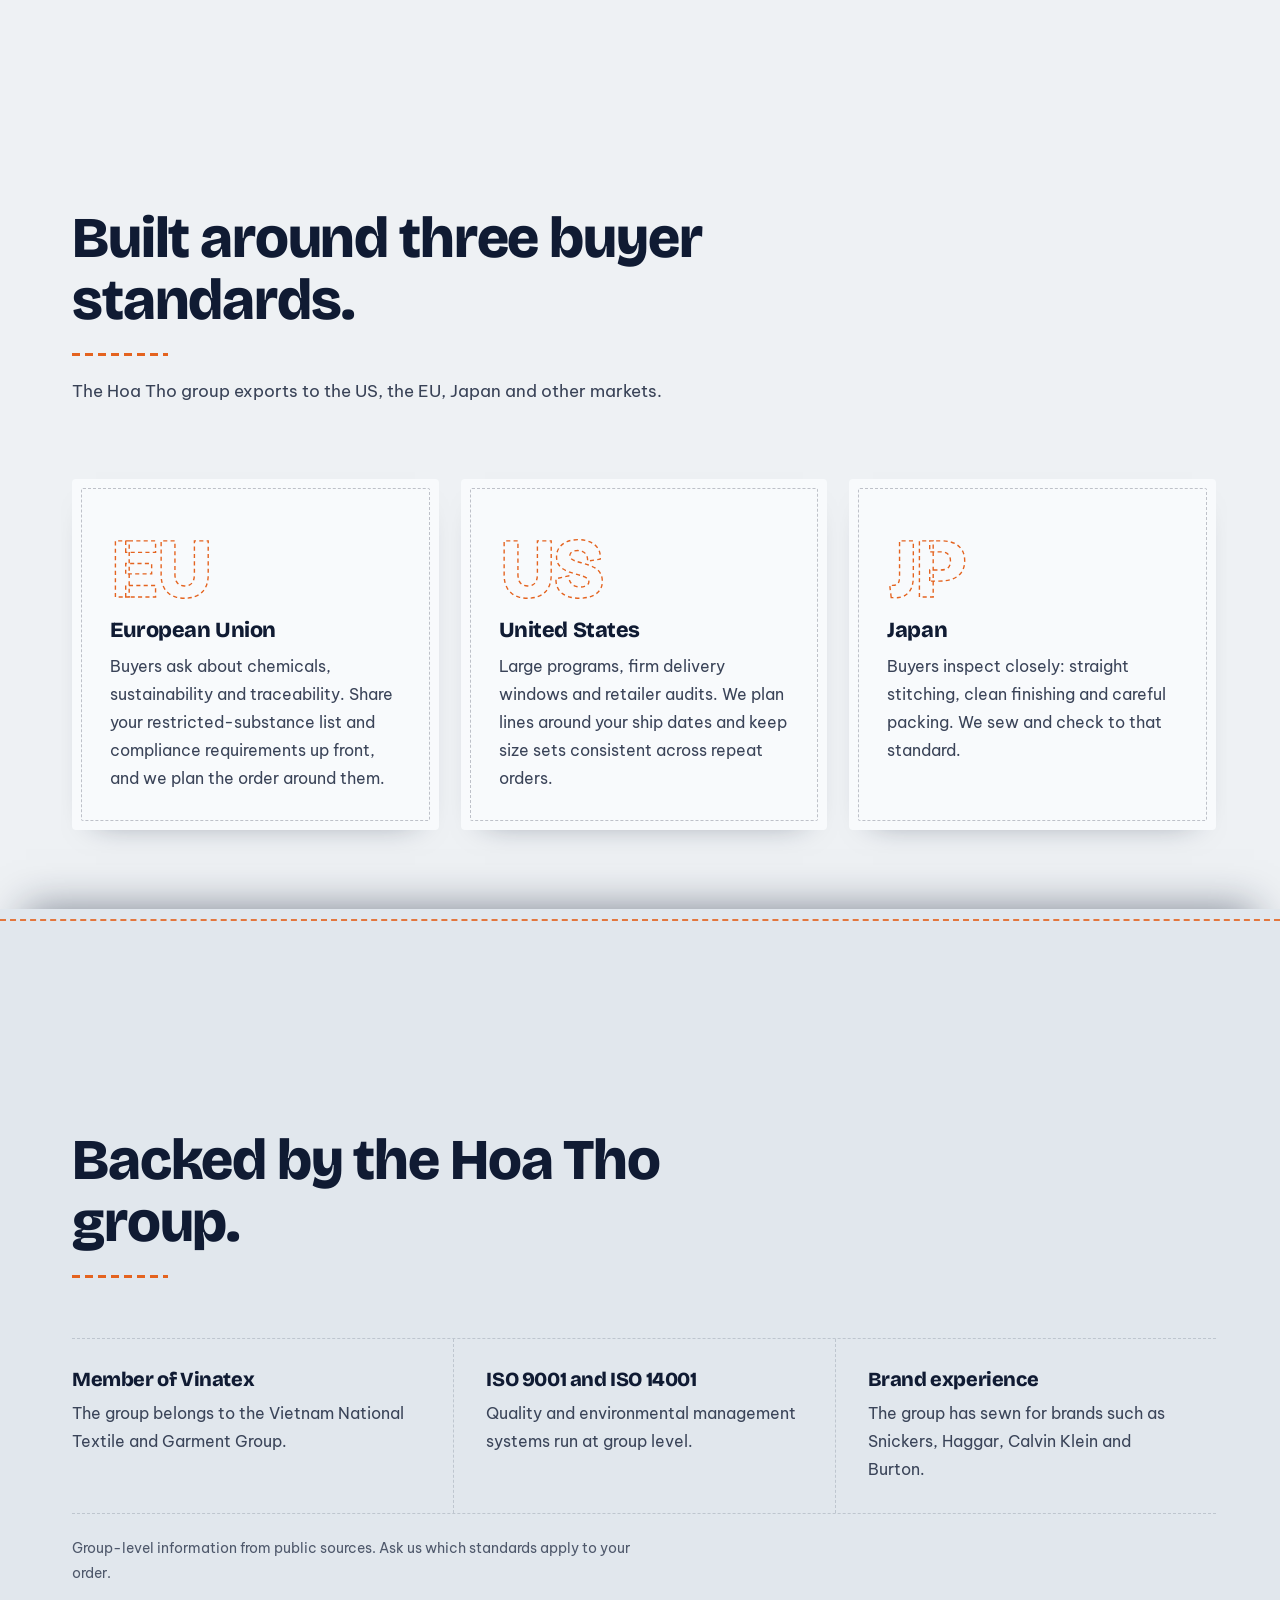
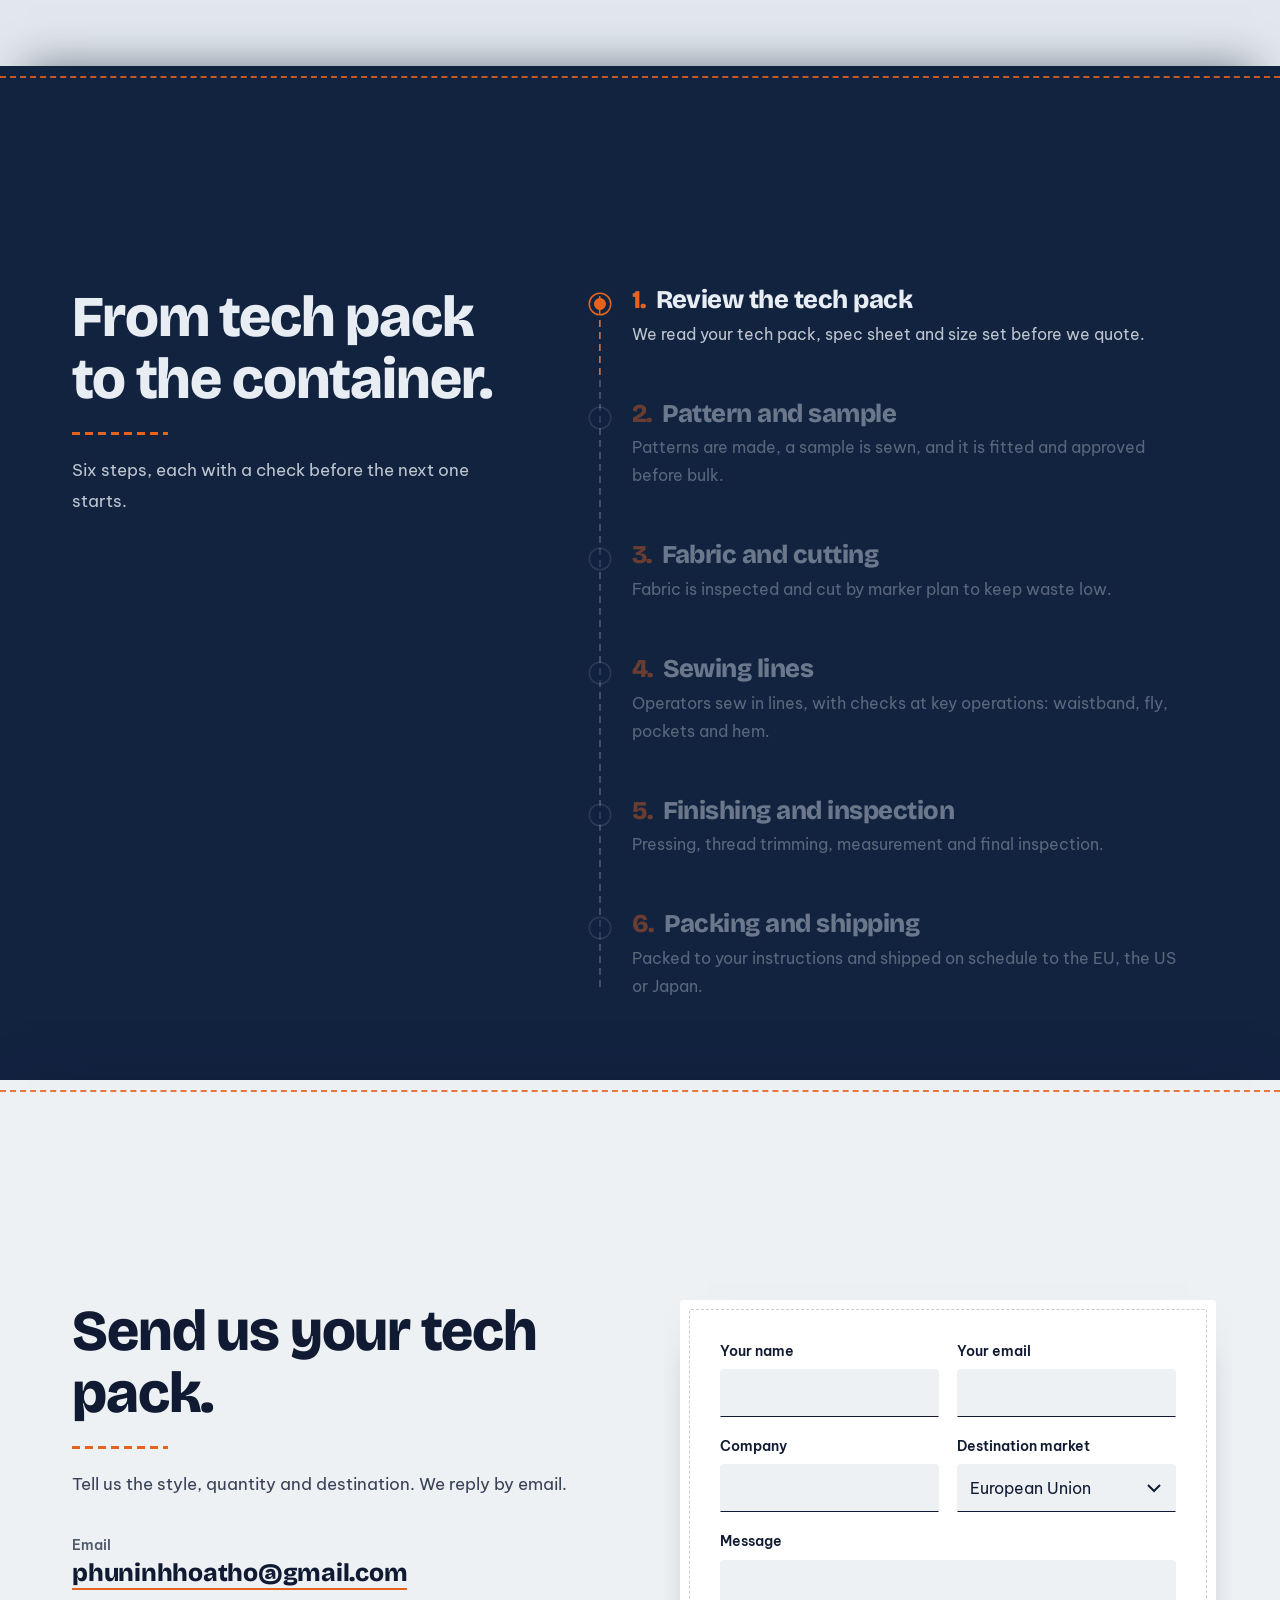
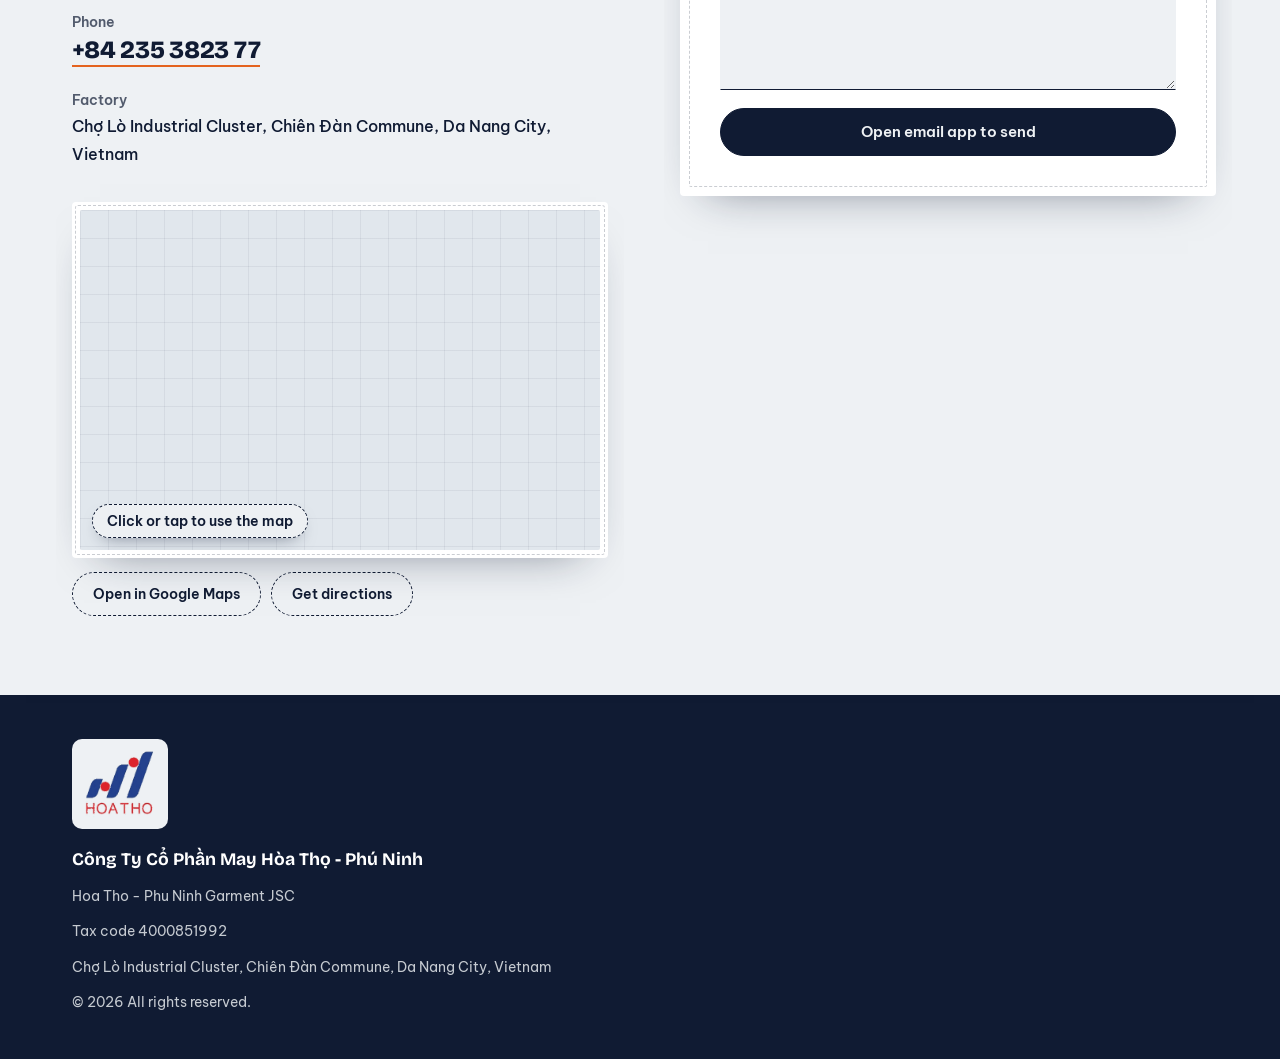
==== commit e4575c0c: "Enhance contact section with map and layout adjustments Added a map section with interactive feature" ====
--- a/index.html
+++ b/index.html
@@ -223,24 +223,37 @@
 }
 
 /* ---------- contact ---------- */
-.ct-grid{display:grid;gap:clamp(36px,6vw,72px);grid-template-columns:1fr}
+.ct-grid{display:grid;gap:clamp(36px,6vw,72px);grid-template-columns:minmax(0,1fr);align-items:start}
 .ct-lines{margin-top:34px;display:grid;gap:22px}
 .ct-lines dt{font-size:.88rem;font-weight:600;color:rgba(16,27,51,.7)}
 .ct-lines dd{font-family:var(--f-display);font-weight:800;font-size:clamp(1.05rem,4.4vw,1.55rem);letter-spacing:-.01em;overflow-wrap:anywhere;line-height:1.3}
 .ct-lines dd.plain{font-family:var(--f-body);font-weight:500;font-size:1rem;letter-spacing:0}
 .ct-lines a{text-decoration:none;background:linear-gradient(var(--thread),var(--thread)) 0 100%/100% 2px no-repeat;padding-bottom:2px}
 .ct-lines a:hover{color:var(--thread-d)}
+/* map */
+.map-box{margin-top:34px;padding:8px;background:#fff;border-radius:4px;position:relative;box-shadow:0 20px 44px -28px rgba(16,27,51,.55)}
+.map-box::after{content:"";position:absolute;inset:3px;border:1.5px dashed rgba(16,27,51,.22);border-radius:3px;pointer-events:none;z-index:2}
+.map{position:relative;height:clamp(250px,62vw,340px);overflow:hidden;border-radius:2px;background-color:var(--paper2);background-image:linear-gradient(rgba(16,27,51,.06) 1px,transparent 1px),linear-gradient(90deg,rgba(16,27,51,.06) 1px,transparent 1px);background-size:28px 28px}
+.map iframe{position:absolute;inset:0;width:100%;height:100%;border:0;display:block;pointer-events:none}
+.map.live iframe{pointer-events:auto}
+/* until the visitor opts in, the map does not capture page scrolling (wheel / touch) */
+.map-shield{position:absolute;inset:0;z-index:1;width:100%;border:0;background:transparent;cursor:pointer;display:flex;align-items:flex-end;justify-content:flex-start;padding:12px;font:600 .85rem var(--f-body);color:var(--ink);text-align:left}
+.map-shield span{background:rgba(238,241,244,.95);border:1.5px dashed var(--ink);border-radius:999px;padding:7px 14px;box-shadow:0 8px 18px -10px rgba(16,27,51,.6);transition:background .25s,color .25s}
+.map-shield:hover span{background:var(--ink);color:var(--paper);border-style:solid}
+.map.live .map-shield{display:none}
+.map-links{display:flex;flex-wrap:wrap;gap:10px;margin-top:14px}
+.map-links .btn{min-height:44px;padding:0 20px;font-size:.9rem}
 .fm{background:#fff;padding:clamp(22px,4vw,40px);border-radius:4px;position:relative;box-shadow:0 20px 44px -28px rgba(16,27,51,.55)}
 .fm::after{content:"";position:absolute;inset:9px;border:1.5px dashed rgba(16,27,51,.22);border-radius:2px;pointer-events:none}
-.fm form{position:relative;z-index:1;display:grid;gap:18px}
-.fld{display:grid;gap:6px}
-.fld.two{gap:18px}
+.fm form{position:relative;z-index:1;display:grid;gap:18px;grid-template-columns:minmax(0,1fr)}
+.fld{display:grid;gap:6px;min-width:0}
+.fld.two{gap:18px;grid-template-columns:minmax(0,1fr)}
 .fld label{font-size:.88rem;font-weight:600}
-.fld input,.fld select,.fld textarea{width:100%;min-height:48px;font:400 16px var(--f-body);color:var(--ink);background:var(--paper);border:1.5px solid transparent;border-bottom-color:var(--ink);border-radius:4px 4px 0 0;padding:10px 12px;-webkit-appearance:none;appearance:none}
+.fld input,.fld select,.fld textarea{width:100%;min-width:0;max-width:100%;text-overflow:ellipsis;min-height:48px;font:400 16px var(--f-body);color:var(--ink);background:var(--paper);border:1.5px solid transparent;border-bottom-color:var(--ink);border-radius:4px 4px 0 0;padding:10px 12px;-webkit-appearance:none;appearance:none}
 .fld textarea{min-height:130px;resize:vertical}
 .fld select{background-image:url("data:image/svg+xml,%3Csvg xmlns='http://www.w3.org/2000/svg' width='14' height='9' viewBox='0 0 14 9'%3E%3Cpath d='M1 1l6 6 6-6' fill='none' stroke='%23101B33' stroke-width='2'/%3E%3C/svg%3E");background-repeat:no-repeat;background-position:right 14px center;padding-right:40px}
 .fld input:focus,.fld select:focus,.fld textarea:focus{outline:none;border-color:var(--thread);background:#fff}
-@media (min-width:560px){.fld.two{grid-template-columns:1fr 1fr}}
+@media (min-width:560px){.fld.two{grid-template-columns:minmax(0,1fr) minmax(0,1fr)}}
 .err{color:#B3260E;font-size:.9rem;font-weight:600}
 .err[hidden]{display:none}
 .fm .btn{width:100%}
@@ -250,7 +263,7 @@
 .sent .acts{display:flex;flex-wrap:wrap;gap:10px}
 .sent .btn{width:auto;min-height:44px;padding:0 18px;font-size:.9rem}
 .sent .copied{font-size:.88rem;font-weight:600;color:var(--thread-d)}
-@media (min-width:900px){.ct-grid{grid-template-columns:1fr 1fr}}
+@media (min-width:900px){.ct-grid{grid-template-columns:minmax(0,1fr) minmax(0,1fr)}}
 
 /* ---------- footer ---------- */
 footer{background:var(--ink);color:rgba(238,241,244,.82);padding:44px var(--pad) calc(44px + env(safe-area-inset-bottom)) calc(var(--pad) + 8px);font-size:.9rem}
@@ -497,6 +510,16 @@
         <div><dt data-i18n="ct_phone">Phone</dt><dd><a href="tel:+84235382377">+84 235 3823 77</a></dd></div>
         <div><dt data-i18n="ct_addr">Factory</dt><dd class="plain" data-i18n="fv_loc">Chợ Lò Industrial Cluster, Chiên Đàn Commune, Da Nang City, Vietnam</dd></div>
       </dl>
+      <div class="map-box" data-rv>
+        <div class="map" id="map">
+          <iframe id="mapFrame" src='https://www.google.com/maps?q=15.546567,108.46052&z=17&output=embed&amp;hl=en' data-src-base='https://www.google.com/maps?q=15.546567,108.46052&z=17&output=embed' title="Map showing the Hoa Tho - Phu Ninh factory location" data-i18n-title="map_title" loading="lazy" referrerpolicy="no-referrer-when-downgrade" allowfullscreen></iframe>
+          <button type="button" class="map-shield" id="mapShield"><span data-i18n="map_tap">Click or tap to use the map</span></button>
+        </div>
+      </div>
+      <div class="map-links">
+        <a class="btn ghost" href='https://www.google.com/maps/place/C%C3%B4ng+Ty+C%E1%BB%95+Ph%E1%BA%A7n+May+H%C3%B2a+Th%E1%BB%8D+-+Ph%C3%BA+Ninh+(Hoa+Tho+-+Phu+Ninh+Garment+JSC.)/@15.546567,108.46052,17z/data=!3m1!4b1!4m6!3m5!1s0x3169c2b6aaaaaaab:0xd3bf2cdc6167424b!8m2!3d15.546567!4d108.46052!16s%2Fg%2F1pzy680kv' target="_blank" rel="noopener" data-i18n="map_open">Open in Google Maps</a>
+        <a class="btn ghost" href='https://www.google.com/maps/dir/?api=1&destination=15.546567,108.46052' target="_blank" rel="noopener" data-i18n="map_dir">Get directions</a>
+      </div>
     </div>
 
     <div class="fm" data-rv>
@@ -605,6 +628,7 @@
       ct_email: 'Email', ct_phone: 'Phone', ct_addr: 'Factory',
       lb_name: 'Your name', lb_email: 'Your email', lb_co: 'Company', lb_mk: 'Destination market', lb_msg: 'Message',
       o_eu: 'European Union', o_us: 'United States', o_jp: 'Japan', o_ot: 'Other',
+      map_title: 'Map showing the Hoa Tho - Phu Ninh factory location', map_tap: 'Click or tap to use the map', map_open: 'Open in Google Maps', map_dir: 'Get directions',
       err: 'Please enter your name and a message.', btn_send: 'Open email app to send',
       sent_t: 'Email did not open? Use one of these:', sent_app: 'Open email app', sent_gmail: 'Open in Gmail', sent_copy: 'Copy message', copied: 'Copied. Paste it into an email to phuninhhoatho@gmail.com.',
       ft_tax: 'Tax code', ft_rights: 'All rights reserved.',
@@ -656,6 +680,7 @@
       ct_email: 'Email', ct_phone: 'Điện thoại', ct_addr: 'Nhà máy',
       lb_name: 'Tên của bạn', lb_email: 'Email của bạn', lb_co: 'Công ty', lb_mk: 'Thị trường đến', lb_msg: 'Nội dung',
       o_eu: 'Liên minh châu Âu', o_us: 'Hoa Kỳ', o_jp: 'Nhật Bản', o_ot: 'Khác',
+      map_title: 'Bản đồ vị trí nhà máy May Hòa Thọ - Phú Ninh', map_tap: 'Chạm hoặc nhấp để dùng bản đồ', map_open: 'Mở trong Google Maps', map_dir: 'Chỉ đường',
       err: 'Vui lòng nhập tên và nội dung.', btn_send: 'Mở ứng dụng email để gửi',
       sent_t: 'Email chưa mở? Hãy dùng một trong các cách sau:', sent_app: 'Mở ứng dụng email', sent_gmail: 'Mở bằng Gmail', sent_copy: 'Sao chép nội dung', copied: 'Đã sao chép. Hãy dán vào email gửi tới phuninhhoatho@gmail.com.',
       ft_tax: 'Mã số thuế', ft_rights: 'Bảo lưu mọi quyền.',
@@ -671,6 +696,9 @@
     var md = $('meta[name="description"]'); if (md) md.setAttribute('content', t.desc);
     $$('[data-i18n]').forEach(function (el) { var k = el.getAttribute('data-i18n'); if (t[k] != null) el.textContent = t[k]; });
     $$('[data-i18n-aria]').forEach(function (el) { var k = el.getAttribute('data-i18n-aria'); if (t[k] != null) el.setAttribute('aria-label', t[k]); });
+    $$('[data-i18n-title]').forEach(function (el) { var k = el.getAttribute('data-i18n-title'); if (t[k] != null) el.setAttribute('title', t[k]); });
+    var mf = $('#mapFrame');
+    if (mf) { var mu = mf.getAttribute('data-src-base') + '&hl=' + lang; if (mf.getAttribute('src') !== mu) mf.setAttribute('src', mu); }
     $$('[data-i18n-list]').forEach(function (ul) {
       var k = ul.getAttribute('data-i18n-list'); if (t[k] == null) return;
       ul.textContent = '';
@@ -1024,6 +1052,18 @@
     copyText(txt).then(function () { copied.textContent = D[lang].copied; }, function () { copied.textContent = txt; });
   });
 
+  /* ---- map: opt-in interaction so it never traps page scrolling ---- */
+  (function initMap() {
+    var box = $('#map'), shield = $('#mapShield'), frame = $('#mapFrame');
+    if (!box || !shield) return;
+    function on() { box.classList.add('live'); }
+    function off() { box.classList.remove('live'); }
+    shield.addEventListener('click', on);
+    document.addEventListener('pointerdown', function (e) { if (box.classList.contains('live') && !box.contains(e.target)) off(); }, true);
+    box.addEventListener('mouseleave', function () { off(); });
+    document.addEventListener('keydown', function (e) { if (e.key === 'Escape') off(); });
+  })();
+
   window.__ht = { applyLang: applyLang, D: D, kick: kick, updatePull: updatePull, hasLenis: function () { return !!lenis; } };
 })();
 </script>
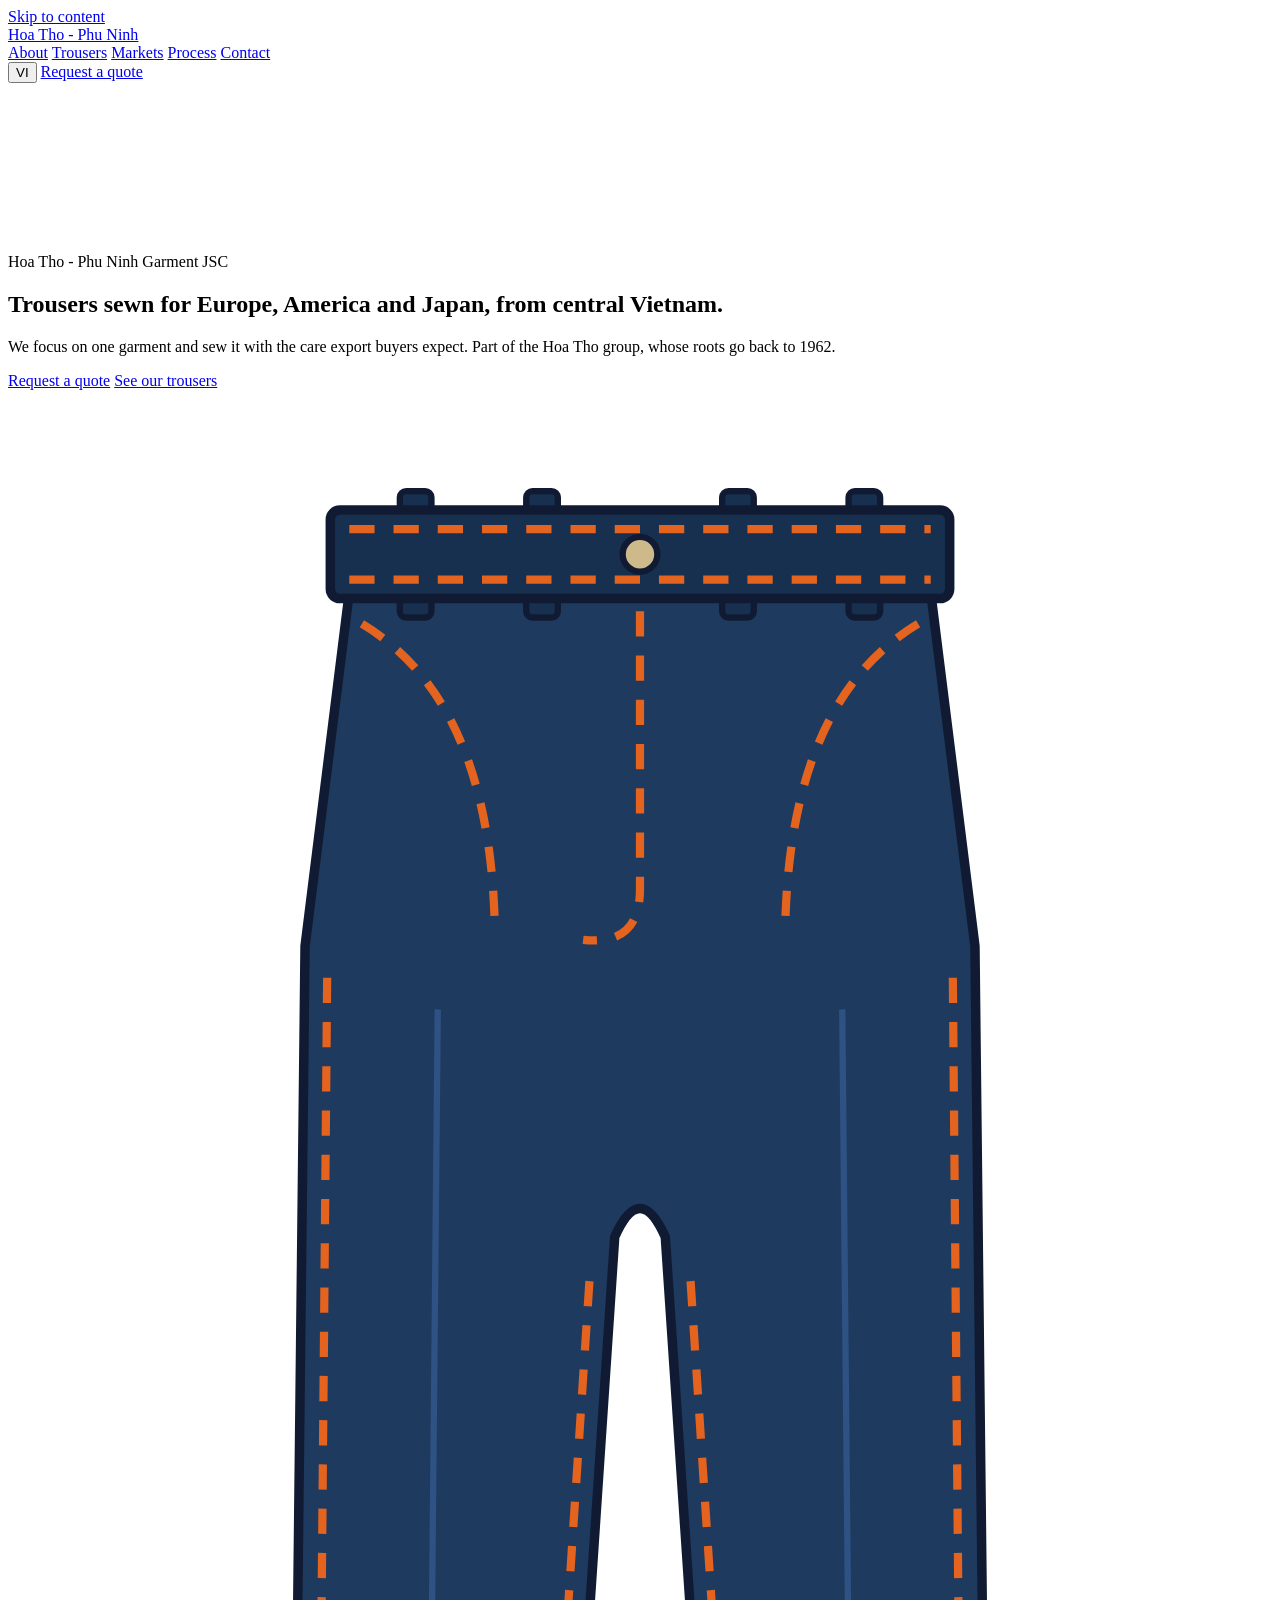
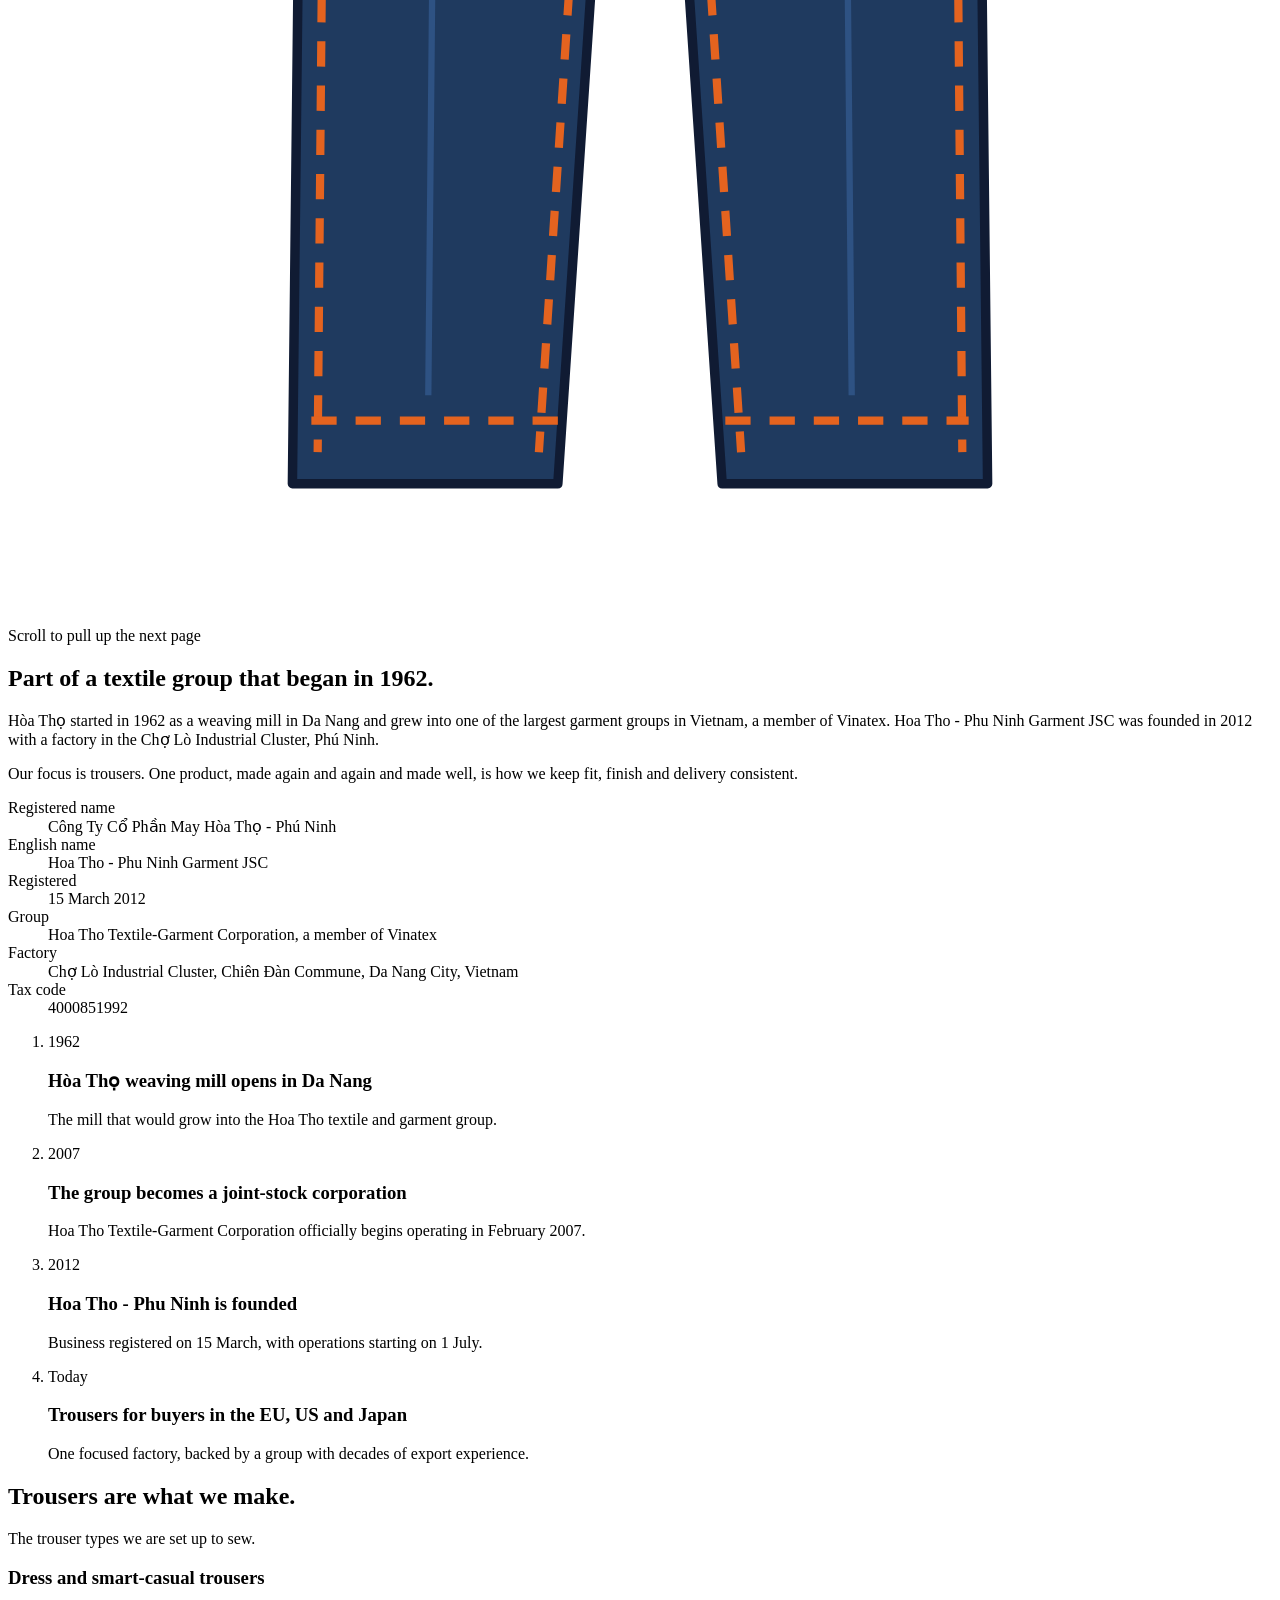
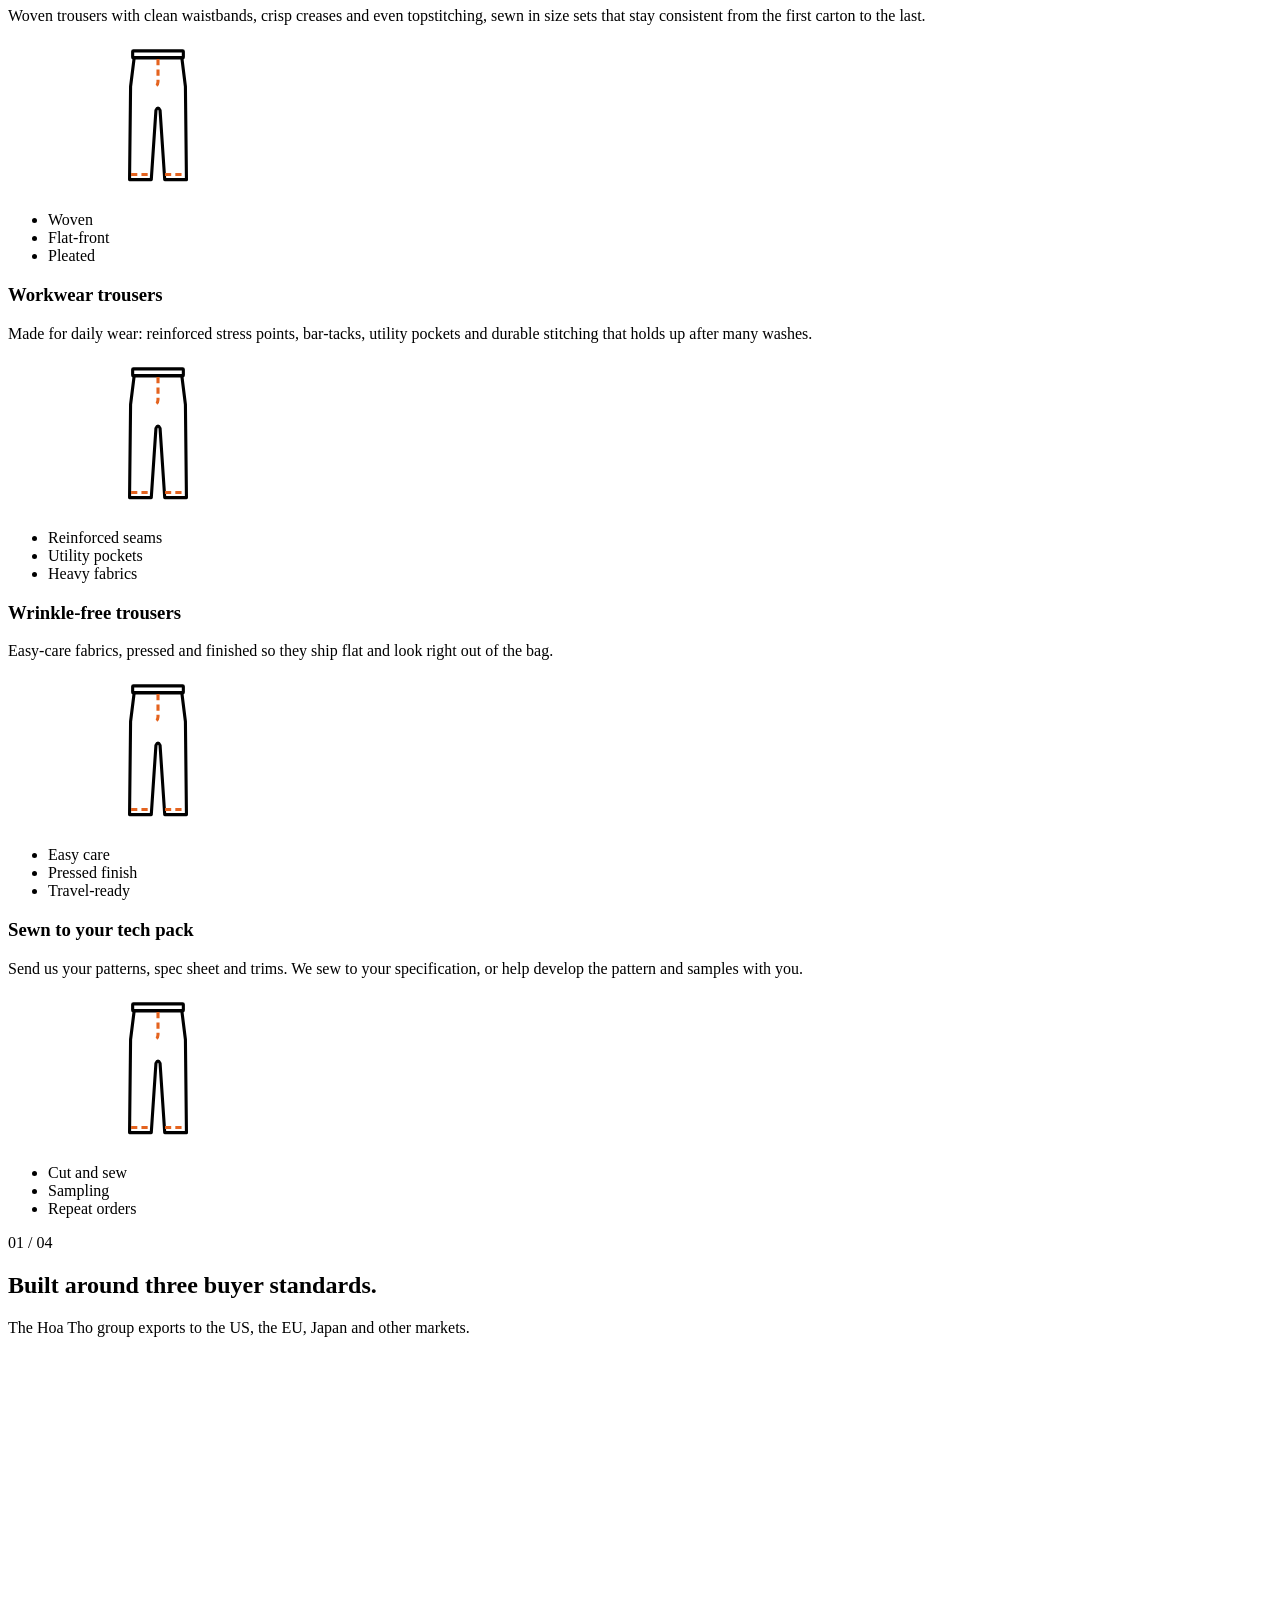
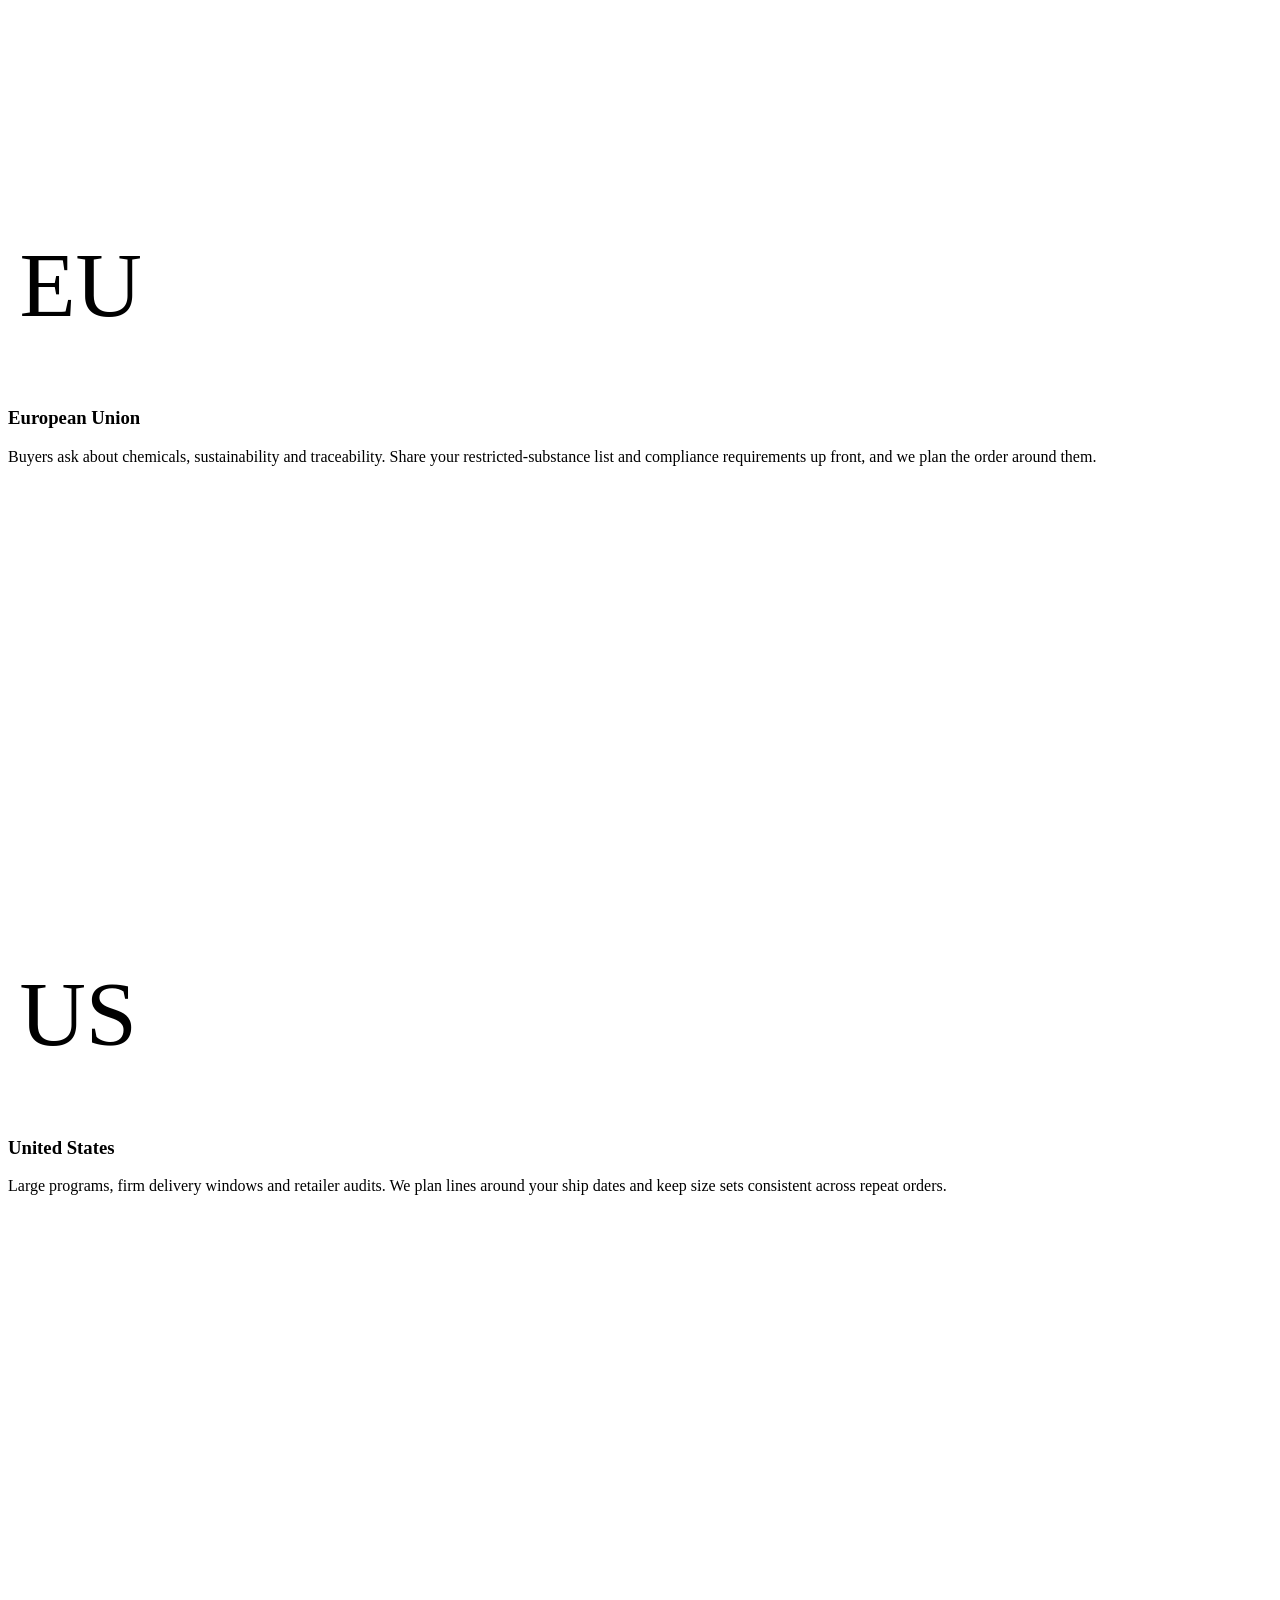
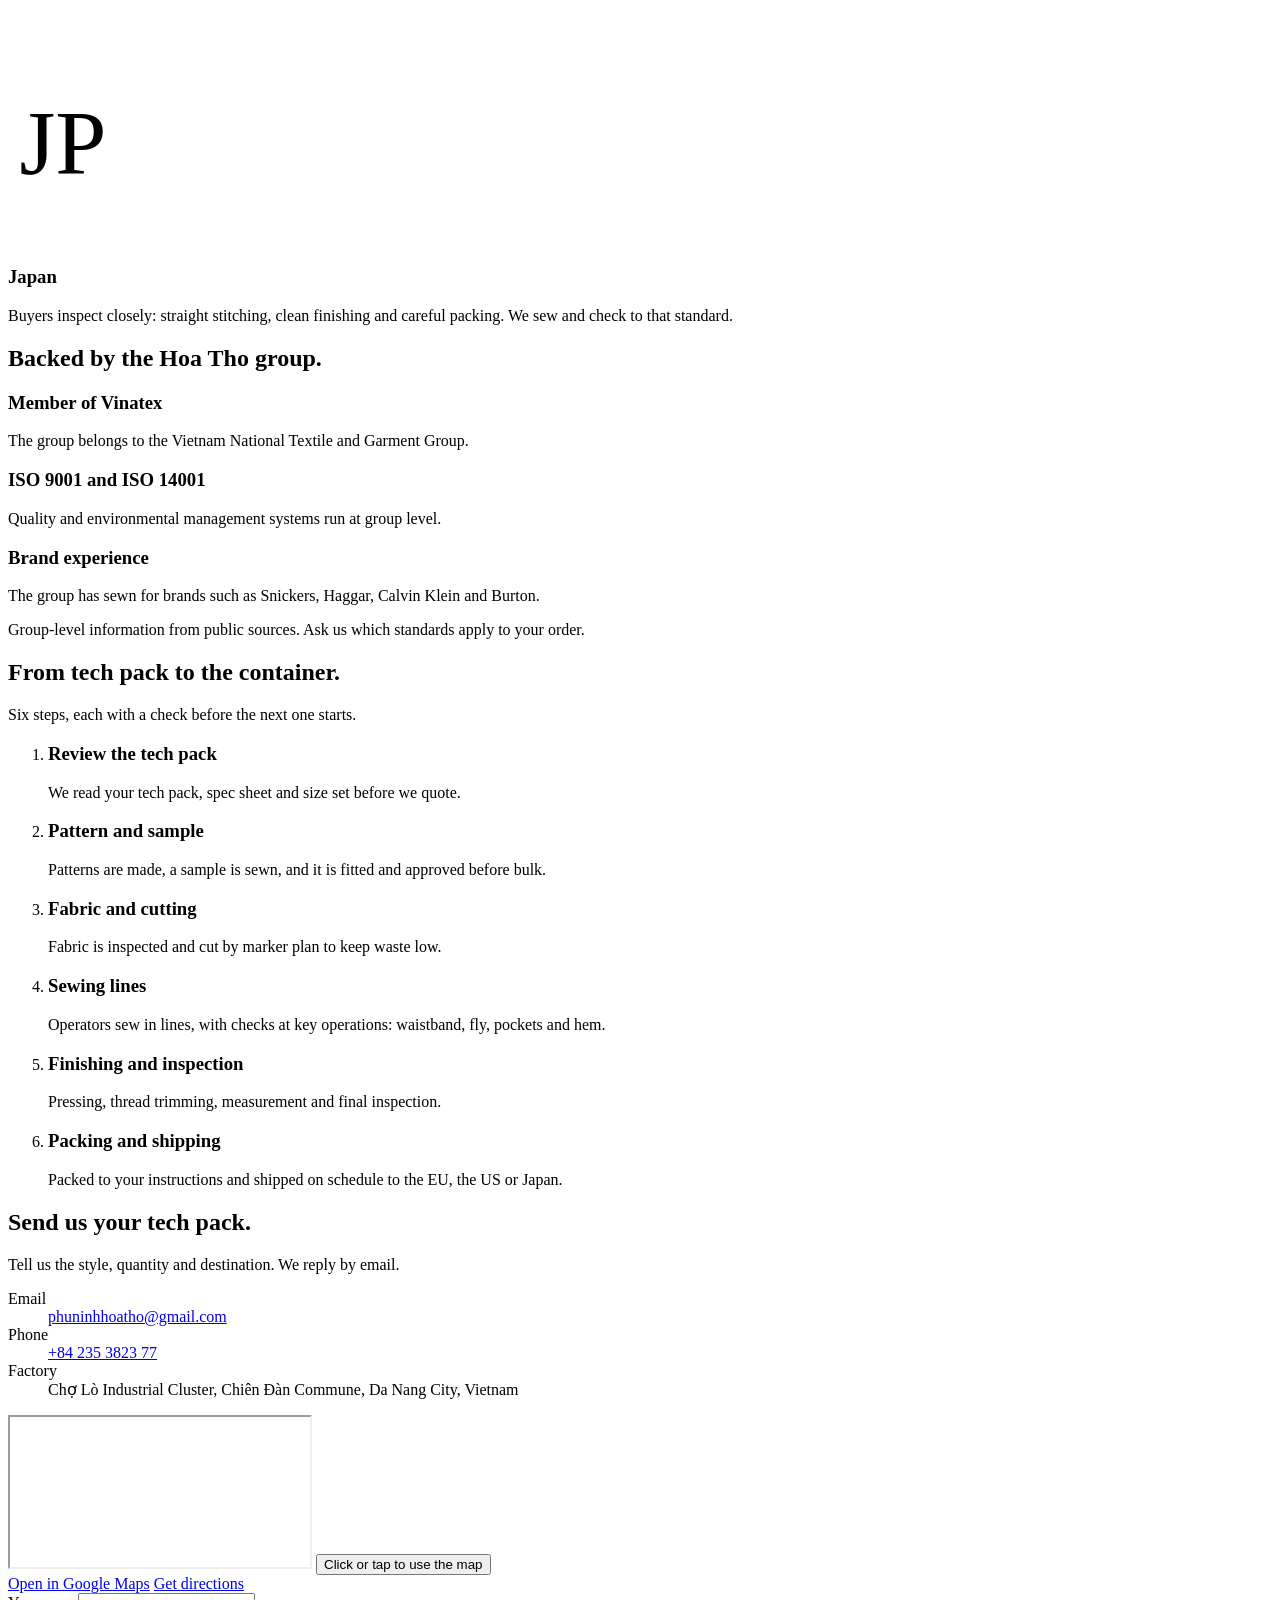
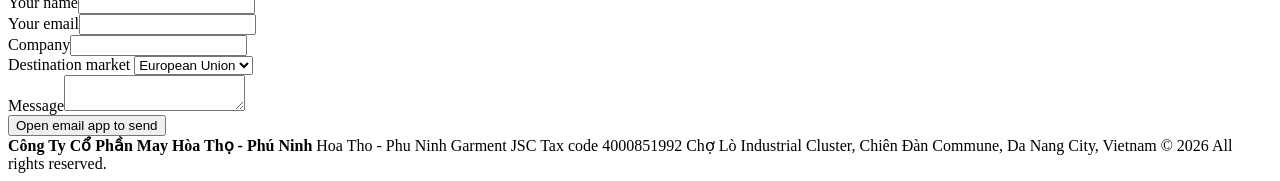
==== commit 096a9437: "Implement Design Patterns" ====
--- a/index.html
+++ b/index.html
@@ -11,273 +11,7 @@
 <link rel="preconnect" href="https://fonts.gstatic.com" crossorigin>
 <link href="https://fonts.googleapis.com/css2?family=Be+Vietnam+Pro:wght@400;500;600&family=Bricolage+Grotesque:opsz,wght@12..96,600;12..96,800&display=swap" rel="stylesheet">
 <script>document.documentElement.classList.add('js');</script>
-<style>
-:root{
-  --paper:#EEF1F4; --paper2:#E1E7ED; --ink:#101B33; --denim:#1F3A5F; --denim-d:#122340;
-  --khaki:#CDB98A; --thread:#E4631F; --thread-d:#B3450E; --line:rgba(16,27,51,.16);
-  --f-display:'Bricolage Grotesque','Segoe UI',system-ui,-apple-system,'Helvetica Neue',Arial,sans-serif;
-  --f-body:'Be Vietnam Pro','Segoe UI',system-ui,-apple-system,Roboto,'Helvetica Neue',Arial,sans-serif;
-  --hdr:60px; --logo:url([data-uri]); --pad:clamp(22px,5vw,64px);
-}
-*,*::before,*::after{box-sizing:border-box}
-*{margin:0}
-html{-webkit-text-size-adjust:100%;text-size-adjust:100%}
-html.lenis,html.lenis body{height:auto}
-.lenis.lenis-smooth{scroll-behavior:auto!important}
-.lenis.lenis-stopped{overflow:hidden}
-body{font-family:var(--f-body);background:var(--paper);color:var(--ink);line-height:1.65;font-size:1rem;overflow-x:hidden;overflow-x:clip;-webkit-font-smoothing:antialiased;-webkit-tap-highlight-color:transparent}
-img,svg{display:block;max-width:100%}
-a{color:inherit}
-h1,h2,h3{font-family:var(--f-display);line-height:1.08;letter-spacing:-.02em;font-weight:800}
-/* Vietnamese marks stack up to ~0.93em above and 0.2em below the baseline, so lines need more room than English */
-html[lang="vi"] h1,html[lang="vi"] h2,html[lang="vi"] h3{line-height:1.28}
-:focus-visible{outline:3px solid var(--thread);outline-offset:3px;border-radius:2px}
-.skip{position:absolute;left:12px;top:-60px;background:var(--ink);color:#fff;padding:10px 16px;z-index:100;border-radius:6px}
-.skip:focus{top:12px}
-section[id]{scroll-margin-top:var(--hdr)}
-
-/* ---------- header ---------- */
-.hdr{position:fixed;inset:0 0 auto 0;z-index:50;padding-top:env(safe-area-inset-top);transition:background .3s,border-color .3s;border-bottom:1px solid transparent}
-.hdr.sc{background:rgba(238,241,244,.88);-webkit-backdrop-filter:blur(10px);backdrop-filter:blur(10px);border-bottom-color:var(--line)}
-.hdr-in{height:var(--hdr);display:flex;align-items:center;gap:12px;padding:0 var(--pad) 0 calc(var(--pad) + 8px);max-width:1400px;margin:0 auto}
-.brand{display:flex;align-items:center;gap:10px;text-decoration:none;font-family:var(--f-display);font-weight:800;font-size:1rem;letter-spacing:-.01em;min-width:0;flex:1 1 auto}
-.logo{display:block;flex:none;width:44px;height:43px;background:var(--logo) center/contain no-repeat}
-.logo-chip{justify-self:start;background:var(--paper);border-radius:10px;padding:10px 12px;margin-bottom:6px}
-.logo-chip .logo{width:72px;height:70px}
-.brand span{white-space:nowrap;overflow:hidden;text-overflow:ellipsis}
-.nav{display:none;gap:26px;font-size:.92rem;font-weight:500}
-.nav a{text-decoration:none;padding:6px 0;background:linear-gradient(var(--thread),var(--thread)) 0 100%/0 2px no-repeat;transition:background-size .3s}
-.nav a:hover{background-size:100% 2px}
-.lang{min-width:44px;height:44px;border:1.5px dashed var(--ink);border-radius:999px;background:transparent;font:600 .85rem var(--f-body);color:var(--ink);cursor:pointer;padding:0 12px}
-.btn.hdr-cta{display:none}
-@media (min-width:640px){.btn.hdr-cta{display:inline-flex}}
-@media (min-width:980px){.nav{display:flex;margin-left:auto;margin-right:12px}.brand{flex:0 0 auto}}
-
-.btn{display:inline-flex;align-items:center;justify-content:center;min-height:48px;padding:0 26px;border-radius:999px;border:1.5px solid var(--ink);background:var(--ink);color:var(--paper);font:600 .95rem var(--f-body);white-space:nowrap;text-decoration:none;cursor:pointer;transition:background .25s,color .25s,border-color .25s}
-.btn:hover{background:var(--thread-d);border-color:var(--thread-d)}
-.btn.ghost{background:transparent;color:var(--ink);border-style:dashed}
-.btn.ghost:hover{background:var(--ink);color:var(--paper);border-style:solid}
-.hdr-cta.btn{min-height:44px;padding:0 20px;font-size:.88rem}
-
-/* ---------- thread that pulls the next page up (fixed overlay) ---------- */
-.pull{position:fixed;left:0;top:0;width:100%;height:100%;z-index:40;pointer-events:none;overflow:visible}
-.pull path.th{fill:none;stroke:var(--thread);stroke-width:2.6;stroke-linecap:round}
-.pull path.th2{fill:none;stroke:rgba(255,255,255,.35);stroke-width:.8;stroke-linecap:round}
-
-/* ---------- hero (static) ---------- */
-.hero{position:relative}
-.hero-sticky{position:relative;min-height:calc(100vh - 56px);min-height:calc(100svh - 56px);display:flex;align-items:center;padding:calc(var(--hdr) + 14px + env(safe-area-inset-top)) var(--pad) 28px calc(var(--pad) + 10px);
-  background-color:var(--paper);
-  background-image:linear-gradient(rgba(16,27,51,.055) 1px,transparent 1px),linear-gradient(90deg,rgba(16,27,51,.055) 1px,transparent 1px);
-  background-size:32px 32px}
-.hero-grid{display:grid;grid-template-columns:1.05fr .95fr;gap:clamp(16px,4vw,64px);align-items:center;width:100%;max-width:1280px;margin:0 auto}
-.hero-co{font-size:.95rem;font-weight:600;margin-bottom:16px;display:flex;align-items:center;gap:12px}
-.hero-co::before{content:"";width:44px;height:2px;background:repeating-linear-gradient(90deg,var(--thread) 0 7px,transparent 7px 12px);flex:none}
-.hero h1{font-size:clamp(2.1rem,5vw,4.3rem);font-size:clamp(2.1rem,min(5vw,10svh),4.3rem);max-width:16ch}
-.hero-lead{margin-top:22px;max-width:46ch;font-size:1.05rem;color:rgba(16,27,51,.82)}
-.hero-cta{margin-top:30px;display:flex;flex-wrap:wrap;gap:12px}
-.hero-art{display:flex;justify-content:center;align-items:center;min-height:0}
-.hero-art svg{height:min(66vh,600px);height:min(66svh,600px);width:auto;max-width:100%;overflow:visible}
-.hero-hint{position:absolute;left:50%;bottom:calc(14px + env(safe-area-inset-bottom));transform:translateX(-50%);font-size:.82rem;font-weight:500;color:rgba(16,27,51,.7);display:flex;align-items:center;gap:10px;white-space:nowrap;pointer-events:none}
-.hero-hint i{width:2px;height:22px;background:repeating-linear-gradient(to bottom,var(--thread) 0 5px,transparent 5px 9px)}
-@media (max-width:820px){
-  .hero-grid{grid-template-columns:1fr;gap:10px}
-  .hero h1{font-size:clamp(1.75rem,8vw,2.4rem);max-width:17ch}
-  .hero-lead,.hero-cta .ghost{display:none}
-  .hero-cta{margin-top:18px}
-  .hero-co{margin-bottom:10px;font-size:.85rem}
-  .hero-art svg{height:min(36vh,360px);height:min(36svh,360px)}
-  .hero-hint{display:none}
-}
-@media (max-width:820px) and (max-height:600px){
-  .hero-co{display:none}
-  .hero-art svg{height:min(30vh,380px);height:min(30svh,380px)}
-}
-@media (max-height:480px) and (min-width:821px){
-  .hero h1{font-size:clamp(1.4rem,8.5vh,2.4rem)}
-  .hero-lead,.hero-cta{display:none}
-  .hero-co{margin-bottom:8px}
-}
-/* load-in: the one orchestrated moment */
-@keyframes wipe{from{clip-path:inset(-25% 100% -25% 0)}to{clip-path:inset(-25% -3% -25% -3%)}}
-@keyframes cut{from{clip-path:inset(0 0 100% 0)}to{clip-path:inset(-10% -10% -10% -10%)}}
-@keyframes rise{from{opacity:0}to{opacity:1}}
-.js .hero h1{animation:wipe 1.3s cubic-bezier(.65,0,.2,1) .15s both}
-.js .hero-co,.js .hero-lead,.js .hero-cta{animation:rise .8s ease 1s both}
-.js .hero-art{animation:cut 1.2s cubic-bezier(.65,0,.2,1) .35s both}
-
-/* ---------- generic sections ---------- */
-.sec{padding:clamp(76px,12vw,150px) var(--pad) clamp(76px,12vw,150px) calc(var(--pad) + 8px);position:relative;box-shadow:0 -26px 40px -26px rgba(16,27,51,.5)}
-.sec::before{content:"";position:absolute;left:0;right:0;top:10px;border-top:2px dashed var(--thread);opacity:.85;pointer-events:none}
-.sec .wrap{will-change:transform}
-.wrap{max-width:1180px;margin:0 auto}
-.sec h2{font-size:clamp(1.9rem,5.2vw,3.6rem);max-width:18ch}
-.sec-lead{margin-top:20px;max-width:54ch;font-size:1.08rem;color:rgba(16,27,51,.82)}
-/* body text safety: prevent Vietnamese descenders/diacritics from overlapping */
-.hero-lead,.sec-lead,.about-grid .body p,.tl p,.facts dd,.card p,.mk p,.st-grid p,.note,.pc p,.ct-lines dd.plain,footer span{line-height:1.75;overflow-wrap:anywhere;}
-.about-grid .body p+p{margin-top:18px;}
-.seam{display:block;height:3px;width:96px;margin-top:22px;background:repeating-linear-gradient(90deg,var(--thread) 0 8px,transparent 8px 13px)}
-.dark{background:var(--denim-d);color:#E8EDF3}
-.dark .sec-lead,.dark p{color:rgba(232,237,243,.8)}
-.alt{background:var(--paper2)}
-
-/* reveal: a wipe along the seam (only things that are not scrubbed) */
-.js [data-rv]{clip-path:inset(-20% 100% -20% 0)}
-.js [data-rv].in{clip-path:inset(-20% -3% -20% -3%);transition:clip-path 1.1s cubic-bezier(.65,0,.2,1);transition-delay:var(--d,0s)}
-
-/* ---------- about ---------- */
-.about-grid{display:grid;gap:clamp(36px,6vw,80px);grid-template-columns:1fr}
-.about-grid p+p{margin-top:16px}
-.about-grid .body{margin-top:26px;max-width:58ch}
-.facts{border-top:1.5px dashed var(--line);align-self:start}
-.facts div{display:grid;grid-template-columns:minmax(96px,34%) 1fr;gap:16px;padding:15px 0;border-bottom:1.5px dashed var(--line)}
-.facts dt{font-size:.88rem;font-weight:600;color:rgba(16,27,51,.7)}
-.facts dd{font-weight:500;overflow-wrap:anywhere}
-@media (min-width:900px){.about-grid{grid-template-columns:1.15fr .85fr}}
-
-/* thread timeline (shared by about + process) */
-.thread{list-style:none;padding:0 0 0 42px;position:relative;--tc:var(--line);--p:1}
-.js .thread{--p:0}
-.thread::before,.thread::after{content:"";position:absolute;left:9px;top:10px;bottom:10px;width:2px;background:repeating-linear-gradient(to bottom,var(--tc) 0 7px,transparent 7px 12px)}
-.thread::after{--tc:var(--thread);clip-path:inset(0 0 calc(100% - var(--p) * 100%) 0)}
-.thread>li{position:relative;padding-bottom:clamp(30px,5vw,52px)}
-.thread>li:last-child{padding-bottom:0}
-.thread>li::before{content:"";position:absolute;left:-42px;top:8px;width:20px;height:20px;border-radius:50%;background:var(--thread);border:4px solid var(--paper);box-shadow:0 0 0 1.5px var(--thread);transition:background .3s,box-shadow .3s}
-.js .thread>li:not(.on)::before{background:var(--paper);box-shadow:0 0 0 1.5px var(--line)}
-.tl{margin-top:clamp(56px,8vw,96px)}
-.tl time{font-family:var(--f-display);font-weight:800;font-size:clamp(1.9rem,4.2vw,2.8rem);letter-spacing:-.02em;color:var(--thread-d);line-height:1.1;display:block}
-.tl h3{font-size:1.2rem;margin:6px 0 6px}
-.tl p{max-width:52ch;color:rgba(16,27,51,.8)}
-@media (min-width:900px){
-  .tl>li{display:grid;grid-template-columns:190px 1fr;gap:12px 40px;align-items:start}
-  .tl time{grid-row:span 2}
-  .tl h3{margin:6px 0 0}
-}
-
-/* ---------- products: swipeable carousel of fabric swatches ---------- */
-.car-wrap{margin-top:clamp(40px,6vw,72px)}
-.car{--cw:clamp(272px,80vw,430px);--gap:clamp(14px,2vw,24px);display:flex;gap:var(--gap);overflow-x:auto;overflow-y:hidden;scroll-snap-type:x mandatory;scroll-padding-left:2px;-webkit-overflow-scrolling:touch;overscroll-behavior-x:contain;margin-right:calc(-1 * max(var(--pad), (100vw - 1188px) / 2));padding:6px var(--pad) 28px 2px;scrollbar-width:none;position:relative;cursor:grab;outline-offset:-3px}
-.car::-webkit-scrollbar{display:none}
-/* trailing spacer so that every slide, including the last, can sit at the start of the track */
-.car::after{content:"";flex:0 0 max(0px,calc(100% - var(--cw) - var(--gap)))}
-@media (min-width:900px){.car{--cw:min(620px,52vw);--ch:400px}}
-.car.drag{scroll-snap-type:none;cursor:grabbing;user-select:none;-webkit-user-select:none}
-.card{--c-bg:var(--khaki);--c-ink:var(--ink);flex:0 0 var(--cw);scroll-snap-align:start;scroll-snap-stop:always;position:relative;min-height:var(--ch,calc(var(--cw) * 1.22));border-radius:6px;padding:clamp(24px,3.2vw,38px);background-color:var(--c-bg);color:var(--c-ink);
-  background-image:repeating-linear-gradient(45deg,rgba(255,255,255,.07) 0 2px,transparent 2px 6px);
-  display:grid;grid-template-columns:1fr auto;gap:20px;align-content:space-between;box-shadow:0 -1px 0 rgba(255,255,255,.35) inset,0 18px 40px -22px rgba(16,27,51,.55)}
-.js .card{transition:opacity .45s ease,transform .45s ease}
-.js .card:not(.on){opacity:.62;transform:scale(.965)}
-.card::after{content:"";position:absolute;inset:10px;border:1.5px dashed currentColor;opacity:.35;border-radius:3px;pointer-events:none}
-.card h3{font-size:clamp(1.45rem,3.2vw,2rem);max-width:14ch}
-.card p{margin-top:14px;max-width:38ch;opacity:.92}
-.card .ico{width:clamp(56px,10vw,92px);height:auto;aspect-ratio:400/580;color:currentColor;align-self:start}
-.card ul{grid-column:1/-1;list-style:none;padding:0;display:flex;flex-wrap:wrap;gap:8px}
-.card li{font-size:.82rem;font-weight:600;padding:4px 12px;border:1.5px solid currentColor;border-radius:999px;opacity:.9}
-.c1{--c-bg:#CDB98A}
-.c2{--c-bg:#1F3A5F;--c-ink:#EEF1F4}
-.c3{--c-bg:#B7C4D1}
-.c4{--c-bg:#2B303A;--c-ink:#EEF1F4}
-.car-ctl{display:flex;align-items:center;gap:16px;margin-top:4px;padding-right:2px}
-.car-meta{display:flex;align-items:center;gap:14px;flex:1;min-width:0}
-.car-count{font:800 1rem var(--f-display);letter-spacing:.02em;white-space:nowrap}
-.car-bar{flex:1;max-width:260px;min-width:40px;height:3px;position:relative;background:repeating-linear-gradient(90deg,var(--line) 0 8px,transparent 8px 13px)}
-.car-bar i{position:absolute;inset:0;background:repeating-linear-gradient(90deg,var(--thread) 0 8px,transparent 8px 13px);clip-path:inset(0 calc(100% - var(--p,0.25) * 100%) 0 0)}
-.car-hint{font-size:.85rem;color:rgba(16,27,51,.7);white-space:nowrap}
-
-/* ---------- markets ---------- */
-.mk-grid{margin-top:clamp(40px,6vw,72px);display:grid;gap:22px;grid-template-columns:1fr}
-.mk{background:#F8FAFC;padding:clamp(26px,3.4vw,38px);position:relative;border-radius:4px;box-shadow:0 14px 30px -24px rgba(16,27,51,.5)}
-.mk::after{content:"";position:absolute;inset:9px;border:1.5px dashed rgba(16,27,51,.25);border-radius:2px;pointer-events:none}
-.mk-code{width:clamp(130px,16vw,180px);height:auto;margin-bottom:12px;overflow:visible}
-.mk-code text{font-family:var(--f-display);font-weight:800;font-size:104px;fill:none;stroke:var(--thread);stroke-width:1.7;stroke-dasharray:5 4}
-.mk h3{font-size:1.35rem;margin-bottom:10px}
-.mk p{color:rgba(16,27,51,.82)}
-@media (min-width:900px){.mk-grid{grid-template-columns:repeat(3,1fr)}}
-
-/* ---------- group standards ---------- */
-.st-grid{margin-top:clamp(36px,5vw,60px);display:grid;gap:0;grid-template-columns:1fr;border-top:1.5px dashed var(--line)}
-.st-grid>div{padding:26px 0;border-bottom:1.5px dashed var(--line)}
-.st-grid h3{font-size:1.25rem;margin-bottom:8px}
-.st-grid p{color:rgba(16,27,51,.8);max-width:44ch}
-.note{margin-top:22px;font-size:.88rem;color:rgba(16,27,51,.7);max-width:64ch}
-@media (min-width:900px){
-  .st-grid{grid-template-columns:repeat(3,1fr);border-bottom:1.5px dashed var(--line)}
-  .st-grid>div{border-bottom:0;padding:30px 32px 30px 0}
-  .st-grid>div+div{padding-left:32px;border-left:1.5px dashed var(--line)}
-}
-
-/* ---------- process ---------- */
-.pc-wrap{display:grid;gap:clamp(40px,6vw,70px);grid-template-columns:1fr}
-.pc-head{align-self:start}
-.pc{--tc:rgba(255,255,255,.2);counter-reset:s}
-.pc>li::before{border-color:var(--denim-d);box-shadow:0 0 0 1.5px var(--thread)}
-.js .pc>li:not(.on)::before{background:var(--denim-d);box-shadow:0 0 0 1.5px rgba(255,255,255,.25)}
-.pc>li{counter-increment:s;transition:opacity .4s}
-.js .pc>li:not(.on){opacity:.42}
-.pc h3{font-size:clamp(1.25rem,2.6vw,1.6rem);margin-bottom:6px}
-.pc h3::before{content:counter(s) ".";color:var(--thread);margin-right:10px}
-.pc p{max-width:50ch}
-@media (min-width:900px){
-  .pc-wrap{grid-template-columns:5fr 7fr}
-  .pc-head{position:sticky;top:calc(var(--hdr) + 40px)}
-}
-
-/* ---------- contact ---------- */
-.ct-grid{display:grid;gap:clamp(36px,6vw,72px);grid-template-columns:minmax(0,1fr);align-items:start}
-.ct-lines{margin-top:34px;display:grid;gap:22px}
-.ct-lines dt{font-size:.88rem;font-weight:600;color:rgba(16,27,51,.7)}
-.ct-lines dd{font-family:var(--f-display);font-weight:800;font-size:clamp(1.05rem,4.4vw,1.55rem);letter-spacing:-.01em;overflow-wrap:anywhere;line-height:1.3}
-.ct-lines dd.plain{font-family:var(--f-body);font-weight:500;font-size:1rem;letter-spacing:0}
-.ct-lines a{text-decoration:none;background:linear-gradient(var(--thread),var(--thread)) 0 100%/100% 2px no-repeat;padding-bottom:2px}
-.ct-lines a:hover{color:var(--thread-d)}
-/* map */
-.map-box{margin-top:34px;padding:8px;background:#fff;border-radius:4px;position:relative;box-shadow:0 20px 44px -28px rgba(16,27,51,.55)}
-.map-box::after{content:"";position:absolute;inset:3px;border:1.5px dashed rgba(16,27,51,.22);border-radius:3px;pointer-events:none;z-index:2}
-.map{position:relative;height:clamp(250px,62vw,340px);overflow:hidden;border-radius:2px;background-color:var(--paper2);background-image:linear-gradient(rgba(16,27,51,.06) 1px,transparent 1px),linear-gradient(90deg,rgba(16,27,51,.06) 1px,transparent 1px);background-size:28px 28px}
-.map iframe{position:absolute;inset:0;width:100%;height:100%;border:0;display:block;pointer-events:none}
-.map.live iframe{pointer-events:auto}
-/* until the visitor opts in, the map does not capture page scrolling (wheel / touch) */
-.map-shield{position:absolute;inset:0;z-index:1;width:100%;border:0;background:transparent;cursor:pointer;display:flex;align-items:flex-end;justify-content:flex-start;padding:12px;font:600 .85rem var(--f-body);color:var(--ink);text-align:left}
-.map-shield span{background:rgba(238,241,244,.95);border:1.5px dashed var(--ink);border-radius:999px;padding:7px 14px;box-shadow:0 8px 18px -10px rgba(16,27,51,.6);transition:background .25s,color .25s}
-.map-shield:hover span{background:var(--ink);color:var(--paper);border-style:solid}
-.map.live .map-shield{display:none}
-.map-links{display:flex;flex-wrap:wrap;gap:10px;margin-top:14px}
-.map-links .btn{min-height:44px;padding:0 20px;font-size:.9rem}
-.fm{background:#fff;padding:clamp(22px,4vw,40px);border-radius:4px;position:relative;box-shadow:0 20px 44px -28px rgba(16,27,51,.55)}
-.fm::after{content:"";position:absolute;inset:9px;border:1.5px dashed rgba(16,27,51,.22);border-radius:2px;pointer-events:none}
-.fm form{position:relative;z-index:1;display:grid;gap:18px;grid-template-columns:minmax(0,1fr)}
-.fld{display:grid;gap:6px;min-width:0}
-.fld.two{gap:18px;grid-template-columns:minmax(0,1fr)}
-.fld label{font-size:.88rem;font-weight:600}
-.fld input,.fld select,.fld textarea{width:100%;min-width:0;max-width:100%;text-overflow:ellipsis;min-height:48px;font:400 16px var(--f-body);color:var(--ink);background:var(--paper);border:1.5px solid transparent;border-bottom-color:var(--ink);border-radius:4px 4px 0 0;padding:10px 12px;-webkit-appearance:none;appearance:none}
-.fld textarea{min-height:130px;resize:vertical}
-.fld select{background-image:url("data:image/svg+xml,%3Csvg xmlns='http://www.w3.org/2000/svg' width='14' height='9' viewBox='0 0 14 9'%3E%3Cpath d='M1 1l6 6 6-6' fill='none' stroke='%23101B33' stroke-width='2'/%3E%3C/svg%3E");background-repeat:no-repeat;background-position:right 14px center;padding-right:40px}
-.fld input:focus,.fld select:focus,.fld textarea:focus{outline:none;border-color:var(--thread);background:#fff}
-@media (min-width:560px){.fld.two{grid-template-columns:minmax(0,1fr) minmax(0,1fr)}}
-.err{color:#B3260E;font-size:.9rem;font-weight:600}
-.err[hidden]{display:none}
-.fm .btn{width:100%}
-.sent{border:1.5px dashed var(--thread);border-radius:4px;padding:16px;display:grid;gap:12px;background:#FFF7F1}
-.sent[hidden]{display:none}
-.sent p{font-weight:600;font-size:.95rem}
-.sent .acts{display:flex;flex-wrap:wrap;gap:10px}
-.sent .btn{width:auto;min-height:44px;padding:0 18px;font-size:.9rem}
-.sent .copied{font-size:.88rem;font-weight:600;color:var(--thread-d)}
-@media (min-width:900px){.ct-grid{grid-template-columns:minmax(0,1fr) minmax(0,1fr)}}
-
-/* ---------- footer ---------- */
-footer{background:var(--ink);color:rgba(238,241,244,.82);padding:44px var(--pad) calc(44px + env(safe-area-inset-bottom)) calc(var(--pad) + 8px);font-size:.9rem}
-footer .wrap{display:grid;gap:10px}
-footer strong{color:#fff;font-family:var(--f-display);font-size:1.1rem}
-
-/* ---------- reduced motion ---------- */
-@media (prefers-reduced-motion:reduce){
-  *,*::before,*::after{animation:none!important;transition:none!important;scroll-behavior:auto!important}
-  .js [data-rv]{clip-path:none!important}
-  .js .thread{--p:1!important}
-  .hero-hint,.pull{display:none}
-}
-</style>
+<link rel="stylesheet" href="css/style.css">
 </head>
 <body>
 <a class="skip" href="#main">Skip to content</a>
@@ -568,504 +302,7 @@
   </div>
 </footer>
 
-<script>
-(function(){var e=`1.3.26`;function t(e,t,n){return Math.max(e,Math.min(t,n))}function n(e,t,n){return(1-n)*e+n*t}function r(e,t,r,i){return n(e,t,1-Math.exp(-r*i))}function i(e,t){return(e%t+t)%t}var a=class{isRunning=!1;value=0;from=0;to=0;currentTime=0;lerp;duration;easing;onUpdate;advance(e){if(!this.isRunning)return;let n=!1;if(this.duration&&this.easing){this.currentTime+=e;let r=t(0,this.currentTime/this.duration,1);n=r>=1;let i=n?1:this.easing(r);this.value=this.from+(this.to-this.from)*i}else this.lerp?(this.value=r(this.value,this.to,this.lerp*60,e),Math.round(this.value)===Math.round(this.to)&&(this.value=this.to,n=!0)):(this.value=this.to,n=!0);n&&this.stop(),this.onUpdate?.(this.value,n)}stop(){this.isRunning=!1}fromTo(e,t,{lerp:n,duration:r,easing:i,onStart:a,onUpdate:o}){this.from=this.value=e,this.to=t,this.lerp=n,this.duration=r,this.easing=i,this.currentTime=0,this.isRunning=!0,a?.(),this.onUpdate=o}};function o(e,t){let n;return function(...r){clearTimeout(n),n=setTimeout(()=>{n=void 0,e.apply(this,r)},t)}}var s=class{width=0;height=0;scrollHeight=0;scrollWidth=0;debouncedResize;wrapperResizeObserver;contentResizeObserver;constructor(e,t,{autoResize:n=!0,debounce:r=250}={}){this.wrapper=e,this.content=t,n&&(this.debouncedResize=o(this.resize,r),this.wrapper instanceof Window?window.addEventListener(`resize`,this.debouncedResize):(this.wrapperResizeObserver=new ResizeObserver(this.debouncedResize),this.wrapperResizeObserver.observe(this.wrapper)),this.contentResizeObserver=new ResizeObserver(this.debouncedResize),this.contentResizeObserver.observe(this.content)),this.resize()}destroy(){this.wrapperResizeObserver?.disconnect(),this.contentResizeObserver?.disconnect(),this.wrapper===window&&this.debouncedResize&&window.removeEventListener(`resize`,this.debouncedResize)}resize=()=>{this.onWrapperResize(),this.onContentResize()};onWrapperResize=()=>{this.wrapper instanceof Window?(this.width=window.innerWidth,this.height=window.innerHeight):(this.width=this.wrapper.clientWidth,this.height=this.wrapper.clientHeight)};onContentResize=()=>{this.wrapper instanceof Window?(this.scrollHeight=this.content.scrollHeight,this.scrollWidth=this.content.scrollWidth):(this.scrollHeight=this.wrapper.scrollHeight,this.scrollWidth=this.wrapper.scrollWidth)};get limit(){return{x:this.scrollWidth-this.width,y:this.scrollHeight-this.height}}},c=class{events={};emit(e,...t){let n=this.events[e]||[];for(let e=0,r=n.length;e<r;e++)n[e]?.(...t)}on(e,t){return this.events[e]?this.events[e].push(t):this.events[e]=[t],()=>{this.events[e]=this.events[e]?.filter(e=>t!==e)}}off(e,t){this.events[e]=this.events[e]?.filter(e=>t!==e)}destroy(){this.events={}}};let l={passive:!1};function u(e,t){return e===1?16.666666666666668:e===2?t:1}var d=class{touchStart={x:0,y:0};lastDelta={x:0,y:0};window={width:0,height:0};emitter=new c;constructor(e,t={wheelMultiplier:1,touchMultiplier:1}){this.element=e,this.options=t,window.addEventListener(`resize`,this.onWindowResize),this.onWindowResize(),this.element.addEventListener(`wheel`,this.onWheel,l),this.element.addEventListener(`touchstart`,this.onTouchStart,l),this.element.addEventListener(`touchmove`,this.onTouchMove,l),this.element.addEventListener(`touchend`,this.onTouchEnd,l)}on(e,t){return this.emitter.on(e,t)}destroy(){this.emitter.destroy(),window.removeEventListener(`resize`,this.onWindowResize),this.element.removeEventListener(`wheel`,this.onWheel,l),this.element.removeEventListener(`touchstart`,this.onTouchStart,l),this.element.removeEventListener(`touchmove`,this.onTouchMove,l),this.element.removeEventListener(`touchend`,this.onTouchEnd,l)}onTouchStart=e=>{let{clientX:t,clientY:n}=e.targetTouches?e.targetTouches[0]:e;this.touchStart.x=t,this.touchStart.y=n,this.lastDelta={x:0,y:0},this.emitter.emit(`scroll`,{deltaX:0,deltaY:0,event:e})};onTouchMove=e=>{let{clientX:t,clientY:n}=e.targetTouches?e.targetTouches[0]:e,r=-(t-this.touchStart.x)*this.options.touchMultiplier,i=-(n-this.touchStart.y)*this.options.touchMultiplier;this.touchStart.x=t,this.touchStart.y=n,this.lastDelta={x:r,y:i},this.emitter.emit(`scroll`,{deltaX:r,deltaY:i,event:e})};onTouchEnd=e=>{this.emitter.emit(`scroll`,{deltaX:this.lastDelta.x,deltaY:this.lastDelta.y,event:e})};onWheel=e=>{let{deltaX:t,deltaY:n,deltaMode:r}=e,i=u(r,this.window.width),a=u(r,this.window.height);t*=i,n*=a,t*=this.options.wheelMultiplier,n*=this.options.wheelMultiplier,this.emitter.emit(`scroll`,{deltaX:t,deltaY:n,event:e})};onWindowResize=()=>{this.window={width:window.innerWidth,height:window.innerHeight}}};let f=e=>Math.min(1,1.001-2**(-10*e));var p=class{_isScrolling=!1;_isStopped=!1;_isLocked=!1;_preventNextNativeScrollEvent=!1;_resetVelocityTimeout=null;_rafId=null;_isDraggingSelection=!1;reducedMotionMediaQuery=window.matchMedia(`(prefers-reduced-motion: reduce)`);isTouching;isIos;time=0;userData={};lastVelocity=0;velocity=0;direction=0;options;targetScroll;animatedScroll;animate=new a;emitter=new c;dimensions;virtualScroll;constructor({wrapper:t=window,content:n=document.documentElement,eventsTarget:r=t,smoothWheel:i=!0,syncTouch:a=!1,syncTouchLerp:o=.075,touchInertiaExponent:c=1.7,duration:l,easing:u,lerp:p=.1,infinite:m=!1,orientation:h=`vertical`,gestureOrientation:g=h===`horizontal`?`both`:`vertical`,touchMultiplier:_=1,wheelMultiplier:v=1,autoResize:y=!0,prevent:b,virtualScroll:x,overscroll:S=!0,autoRaf:C=!1,anchors:w=!1,autoToggle:T=!1,allowNestedScroll:E=!1,__experimental__naiveDimensions:D=!1,naiveDimensions:O=D,stopInertiaOnNavigate:k=!1,respectReducedMotion:A=!0}={}){window.lenisVersion=e,window.lenis||(window.lenis={}),window.lenis.version=e,h===`horizontal`&&(window.lenis.horizontal=!0),a===!0&&(window.lenis.touch=!0),this.isIos=/(iPad|iPhone|iPod)/g.test(navigator.userAgent),(!t||t===document.documentElement)&&(t=window),typeof l==`number`&&typeof u!=`function`?u=f:typeof u==`function`&&typeof l!=`number`&&(l=1),this.options={wrapper:t,content:n,eventsTarget:r,smoothWheel:i,syncTouch:a,syncTouchLerp:o,touchInertiaExponent:c,duration:l,easing:u,lerp:p,infinite:m,gestureOrientation:g,orientation:h,touchMultiplier:_,wheelMultiplier:v,autoResize:y,prevent:b,virtualScroll:x,overscroll:S,autoRaf:C,anchors:w,autoToggle:T,allowNestedScroll:E,naiveDimensions:O,stopInertiaOnNavigate:k,respectReducedMotion:A},this.dimensions=new s(t,n,{autoResize:y}),this.updateClassName(),this.targetScroll=this.animatedScroll=this.actualScroll,this.options.wrapper.addEventListener(`scroll`,this.onNativeScroll),this.options.wrapper.addEventListener(`scrollend`,this.onScrollEnd,{capture:!0}),(this.options.anchors||this.options.stopInertiaOnNavigate)&&this.options.wrapper.addEventListener(`click`,this.onClick),this.options.wrapper.addEventListener(`pointerdown`,this.onPointerDown),this.virtualScroll=new d(r,{touchMultiplier:_,wheelMultiplier:v}),this.virtualScroll.on(`scroll`,this.onVirtualScroll),this.options.autoToggle&&(this.checkOverflow(),this.rootElement.addEventListener(`transitionend`,this.onTransitionEnd)),this.options.autoRaf&&(this._rafId=requestAnimationFrame(this.raf))}destroy(){this.emitter.destroy(),this.options.wrapper.removeEventListener(`scroll`,this.onNativeScroll),this.options.wrapper.removeEventListener(`scrollend`,this.onScrollEnd,{capture:!0}),this.options.wrapper.removeEventListener(`pointerdown`,this.onPointerDown),(this.options.anchors||this.options.stopInertiaOnNavigate)&&this.options.wrapper.removeEventListener(`click`,this.onClick),this.virtualScroll.destroy(),this.dimensions.destroy(),this.cleanUpClassName(),this._rafId&&cancelAnimationFrame(this._rafId)}on(e,t){return this.emitter.on(e,t)}off(e,t){return this.emitter.off(e,t)}onScrollEnd=e=>{e instanceof CustomEvent||(this.isScrolling===`smooth`||this.isScrolling===!1)&&e.stopPropagation()};dispatchScrollendEvent=()=>{this.options.wrapper.dispatchEvent(new CustomEvent(`scrollend`,{bubbles:this.options.wrapper===window,detail:{lenisScrollEnd:!0}}))};get overflow(){let e=this.isHorizontal?`overflow-x`:`overflow-y`;return getComputedStyle(this.rootElement)[e]}checkOverflow(){[`hidden`,`clip`].includes(this.overflow)?this.internalStop():this.internalStart()}onTransitionEnd=e=>{e.propertyName?.includes(`overflow`)&&e.target===this.rootElement&&this.checkOverflow()};setScroll(e){this.isHorizontal?this.options.wrapper.scrollTo({left:e,behavior:`instant`}):this.options.wrapper.scrollTo({top:e,behavior:`instant`})}onClick=e=>{let t=e.composedPath().filter(e=>e instanceof HTMLAnchorElement&&e.href).map(e=>new URL(e.href)),n=new URL(window.location.href);if(this.options.anchors){let e=t.find(e=>n.host===e.host&&n.pathname===e.pathname&&e.hash);if(e){let t=typeof this.options.anchors==`object`&&this.options.anchors?this.options.anchors:void 0,n=decodeURIComponent(e.hash);this.scrollTo(n,t);return}}if(this.options.stopInertiaOnNavigate&&t.some(e=>n.host===e.host&&n.pathname!==e.pathname)){this.reset();return}};onPointerDown=e=>{e.button===1&&this.reset()};isTouchOnSelectionHandle(e){let t=window.getSelection();if(!t||t.isCollapsed||t.rangeCount===0)return!1;let n=e.targetTouches[0]??e.changedTouches[0];if(!n)return!1;let r=t.getRangeAt(0).getClientRects();if(r.length===0)return!1;let i=r[0],a=r[r.length-1],o=Math.hypot(n.clientX-i.left,n.clientY-i.top)<=40,s=Math.hypot(n.clientX-a.right,n.clientY-a.bottom)<=40;return o||s}onVirtualScroll=e=>{if(typeof this.options.virtualScroll==`function`&&this.options.virtualScroll(e)===!1)return;let{deltaX:t,deltaY:n,event:r}=e;if(this.emitter.emit(`virtual-scroll`,{deltaX:t,deltaY:n,event:r}),r.ctrlKey||r.lenisStopPropagation)return;let i=r.type.includes(`touch`),a=r.type.includes(`wheel`);if(i&&this.isIos&&(r.type===`touchstart`&&(this._isDraggingSelection=this.isTouchOnSelectionHandle(r)),this._isDraggingSelection)){r.type===`touchend`&&(this._isDraggingSelection=!1);return}this.isTouching=r.type===`touchstart`||r.type===`touchmove`;let o=t===0&&n===0;if(this.options.syncTouch&&i&&r.type===`touchstart`&&o&&!this.isStopped&&!this.isLocked){this.reset();return}let s=this.options.gestureOrientation===`vertical`&&n===0||this.options.gestureOrientation===`horizontal`&&t===0;if(o||s)return;let c=r.composedPath();c=c.slice(0,c.indexOf(this.rootElement));let l=this.options.prevent,u=Math.abs(t)>=Math.abs(n)?`horizontal`:`vertical`;if(c.find(e=>e instanceof HTMLElement&&(typeof l==`function`&&l?.(e)||e.hasAttribute?.(`data-lenis-prevent`)||u===`vertical`&&e.hasAttribute?.(`data-lenis-prevent-vertical`)||u===`horizontal`&&e.hasAttribute?.(`data-lenis-prevent-horizontal`)||i&&e.hasAttribute?.(`data-lenis-prevent-touch`)||a&&e.hasAttribute?.(`data-lenis-prevent-wheel`)||this.options.allowNestedScroll&&this.hasNestedScroll(e,{deltaX:t,deltaY:n}))))return;if(this.isStopped||this.isLocked){r.cancelable&&r.preventDefault();return}if(!(this.options.syncTouch&&i||this.options.smoothWheel&&a)){this.isScrolling=`native`,this.animate.stop(),r.lenisStopPropagation=!0;return}let d=n;this.options.gestureOrientation===`both`?d=Math.abs(n)>Math.abs(t)?n:t:this.options.gestureOrientation===`horizontal`&&(d=t),(!this.options.overscroll||this.options.infinite||this.options.wrapper!==window&&this.limit>0&&(this.animatedScroll>0&&this.animatedScroll<this.limit||this.animatedScroll===0&&n>0||this.animatedScroll===this.limit&&n<0))&&(r.lenisStopPropagation=!0),r.cancelable&&r.preventDefault();let f=i&&this.options.syncTouch,p=i&&r.type===`touchend`;p&&(d=Math.sign(d)*Math.abs(this.velocity)**this.options.touchInertiaExponent),this.scrollTo(this.targetScroll+d,{programmatic:!1,...f?{lerp:p?this.options.syncTouchLerp:1}:{lerp:this.options.lerp,duration:this.options.duration,easing:this.options.easing}})};resize(){this.dimensions.resize(),this.animatedScroll=this.targetScroll=this.actualScroll,this.emit()}emit(){this.emitter.emit(`scroll`,this)}onNativeScroll=()=>{if(this._resetVelocityTimeout!==null&&(clearTimeout(this._resetVelocityTimeout),this._resetVelocityTimeout=null),this._preventNextNativeScrollEvent){this._preventNextNativeScrollEvent=!1;return}if(this.isScrolling===!1||this.isScrolling===`native`){let e=this.animatedScroll;this.animatedScroll=this.targetScroll=this.actualScroll,this.lastVelocity=this.velocity,this.velocity=this.animatedScroll-e,this.direction=Math.sign(this.animatedScroll-e),this.isStopped||(this.isScrolling=`native`),this.emit(),this.velocity!==0&&(this._resetVelocityTimeout=setTimeout(()=>{this.lastVelocity=this.velocity,this.velocity=0,this.isScrolling=!1,this.emit()},400))}};reset(){this.isLocked=!1,this.isScrolling=!1,this.animatedScroll=this.targetScroll=this.actualScroll,this.lastVelocity=this.velocity=0,this.animate.stop()}start(){if(this.isStopped){if(this.options.autoToggle){this.rootElement.style.removeProperty(`overflow`);return}this.internalStart()}}internalStart(){this.isStopped&&(this.reset(),this.isStopped=!1,this.emit())}stop(){if(!this.isStopped){if(this.options.autoToggle){this.rootElement.style.setProperty(`overflow`,`clip`);return}this.internalStop()}}internalStop(){this.isStopped||(this.reset(),this.isStopped=!0,this.emit())}raf=e=>{let t=e-(this.time||e);this.time=e,this.animate.advance(t*.001),this.options.autoRaf&&(this._rafId=requestAnimationFrame(this.raf))};scrollTo(e,{offset:n=0,immediate:r=!1,lock:i=!1,programmatic:a=!0,lerp:o=a?this.options.lerp:void 0,duration:s=a?this.options.duration:void 0,easing:c=a?this.options.easing:void 0,onStart:l,onComplete:u,force:d=!1,userData:p}={}){if(this.prefersReducedMotion&&(a?r=!0:(o=1,s=void 0,c=void 0)),(this.isStopped||this.isLocked)&&!d)return;let m=e,h=n;if(typeof m==`string`&&[`top`,`left`,`start`,`#`].includes(m))m=0;else if(typeof m==`string`&&[`bottom`,`right`,`end`].includes(m))m=this.limit;else{let e=null;if(typeof m==`string`?(e=m.startsWith(`#`)?document.getElementById(m.slice(1)):document.querySelector(m),e||(m===`#top`?m=0:console.warn(`Lenis: Target not found`,m))):m instanceof HTMLElement&&m?.nodeType&&(e=m),e){if(this.options.wrapper!==window){let e=this.rootElement.getBoundingClientRect();h-=this.isHorizontal?e.left:e.top}let t=e.getBoundingClientRect(),n=getComputedStyle(e),r=this.isHorizontal?Number.parseFloat(n.scrollMarginLeft):Number.parseFloat(n.scrollMarginTop),i=getComputedStyle(this.rootElement),a=this.isHorizontal?Number.parseFloat(i.scrollPaddingLeft):Number.parseFloat(i.scrollPaddingTop);m=(this.isHorizontal?t.left:t.top)+this.animatedScroll-(Number.isNaN(r)?0:r)-(Number.isNaN(a)?0:a)}}if(typeof m==`number`){if(m+=h,this.options.infinite){if(a){this.targetScroll=this.animatedScroll=this.scroll;let e=m-this.animatedScroll;e>this.limit/2?m-=this.limit:e<-this.limit/2&&(m+=this.limit)}}else m=t(0,m,this.limit);if(m===this.targetScroll){l?.(this),u?.(this);return}if(this.userData=p??{},r){this.animatedScroll=this.targetScroll=m,this.setScroll(this.scroll),this.reset(),this.preventNextNativeScrollEvent(),this.emit(),u?.(this),this.userData={},requestAnimationFrame(()=>{this.dispatchScrollendEvent()});return}a||(this.targetScroll=m),typeof s==`number`&&typeof c!=`function`?c=f:typeof c==`function`&&typeof s!=`number`&&(s=1),this.animate.fromTo(this.animatedScroll,m,{duration:s,easing:c,lerp:o,onStart:()=>{i&&(this.isLocked=!0),this.isScrolling=`smooth`,l?.(this)},onUpdate:(e,t)=>{this.isScrolling=`smooth`,this.lastVelocity=this.velocity,this.velocity=e-this.animatedScroll,this.direction=Math.sign(this.velocity),this.animatedScroll=e,this.setScroll(this.scroll),a&&(this.targetScroll=e),t||this.emit(),t&&(this.reset(),this.emit(),u?.(this),this.userData={},requestAnimationFrame(()=>{this.dispatchScrollendEvent()}),this.preventNextNativeScrollEvent())}})}}preventNextNativeScrollEvent(){this._preventNextNativeScrollEvent=!0,requestAnimationFrame(()=>{this._preventNextNativeScrollEvent=!1})}hasNestedScroll(e,{deltaX:t,deltaY:n}){let r=Date.now();e._lenis||={};let i=e._lenis,a,o,s,c,l,u,d,f,p,m;if(r-(i.time??0)>2e3){i.time=Date.now();let t=window.getComputedStyle(e);if(i.computedStyle=t,a=[`auto`,`overlay`,`scroll`].includes(t.overflowX),o=[`auto`,`overlay`,`scroll`].includes(t.overflowY),l=[`auto`].includes(t.overscrollBehaviorX),u=[`auto`].includes(t.overscrollBehaviorY),i.hasOverflowX=a,i.hasOverflowY=o,!(a||o))return!1;d=e.scrollWidth,f=e.scrollHeight,p=e.clientWidth,m=e.clientHeight,s=d>p,c=f>m,i.isScrollableX=s,i.isScrollableY=c,i.scrollWidth=d,i.scrollHeight=f,i.clientWidth=p,i.clientHeight=m,i.hasOverscrollBehaviorX=l,i.hasOverscrollBehaviorY=u}else s=i.isScrollableX,c=i.isScrollableY,a=i.hasOverflowX,o=i.hasOverflowY,d=i.scrollWidth,f=i.scrollHeight,p=i.clientWidth,m=i.clientHeight,l=i.hasOverscrollBehaviorX,u=i.hasOverscrollBehaviorY;if(!(a&&s||o&&c))return!1;let h=Math.abs(t)>=Math.abs(n)?`horizontal`:`vertical`,g,_,v,y,b,x;if(h===`horizontal`)g=Math.round(e.scrollLeft),_=d-p,v=t,y=a,b=s,x=l;else if(h===`vertical`)g=Math.round(e.scrollTop),_=f-m,v=n,y=o,b=c,x=u;else return!1;return!x&&(g>=_||g<=0)?!0:(v>0?g<_:g>0)&&y&&b}get rootElement(){return this.options.wrapper===window?document.documentElement:this.options.wrapper}get limit(){return this.options.naiveDimensions?this.isHorizontal?this.rootElement.scrollWidth-this.rootElement.clientWidth:this.rootElement.scrollHeight-this.rootElement.clientHeight:this.dimensions.limit[this.isHorizontal?`x`:`y`]}get isHorizontal(){return this.options.orientation===`horizontal`}get actualScroll(){let e=this.options.wrapper;return this.isHorizontal?e.scrollX??e.scrollLeft:e.scrollY??e.scrollTop}get scroll(){return this.options.infinite?i(this.animatedScroll,this.limit):this.animatedScroll}get progress(){return this.limit===0?1:this.scroll/this.limit}get isScrolling(){return this._isScrolling}set isScrolling(e){this._isScrolling!==e&&(this._isScrolling=e,this.updateClassName())}get isStopped(){return this._isStopped}set isStopped(e){this._isStopped!==e&&(this._isStopped=e,this.updateClassName())}get isLocked(){return this._isLocked}set isLocked(e){this._isLocked!==e&&(this._isLocked=e,this.updateClassName())}get isSmooth(){return this.isScrolling===`smooth`}get prefersReducedMotion(){return this.options.respectReducedMotion&&this.reducedMotionMediaQuery.matches}get className(){let e=`lenis`;return this.options.autoToggle&&(e+=` lenis-autoToggle`),this.isStopped&&(e+=` lenis-stopped`),this.isLocked&&(e+=` lenis-locked`),this.isScrolling&&(e+=` lenis-scrolling`),this.isScrolling===`smooth`&&(e+=` lenis-smooth`),e}updateClassName(){this.cleanUpClassName(),this.className.split(` `).forEach(e=>{this.rootElement.classList.add(e)})}cleanUpClassName(){for(let e of Array.from(this.rootElement.classList))(e===`lenis`||e.startsWith(`lenis-`))&&this.rootElement.classList.remove(e)}};globalThis.Lenis=p,globalThis.Lenis.prototype=p.prototype})();
-</script>
-<script>
-(function () {
-  'use strict';
-
-  var EMAIL = 'phuninhhoatho@gmail.com';
-  var reduce = window.matchMedia('(prefers-reduced-motion: reduce)').matches;
-  var $ = function (s, r) { return (r || document).querySelector(s); };
-  var $$ = function (s, r) { return Array.prototype.slice.call((r || document).querySelectorAll(s)); };
-  var clamp = function (v, a, b) { return Math.min(b === undefined ? 1 : b, Math.max(a === undefined ? 0 : a, v)); };
-
-  /* ================= i18n (EN / VI) ================= */
-  var D = {
-    en: {
-      title: 'Hoa Tho - Phu Ninh Garment JSC | Trouser manufacturer, Vietnam',
-      desc: 'Hoa Tho - Phu Ninh Garment JSC sews trousers for buyers in the EU, the US and Japan. Part of the Hoa Tho group, whose roots go back to 1962.',
-      brand: 'Hoa Tho - Phu Ninh', n_about: 'About', n_products: 'Trousers', n_markets: 'Markets', n_process: 'Process', n_contact: 'Contact',
-      hdr_cta: 'Request a quote',
-      hero_co: 'Hoa Tho - Phu Ninh Garment JSC',
-      hero_h: 'Trousers sewn for Europe, America and Japan, from central Vietnam.',
-      hero_lead: 'We focus on one garment and sew it with the care export buyers expect. Part of the Hoa Tho group, whose roots go back to 1962.',
-      hero_cta1: 'Request a quote', hero_cta2: 'See our trousers', hero_hint: 'Scroll to pull up the next page',
-      hero_art: 'Trousers with orange topstitching',
-      ab_h: 'Part of a textile group that began in 1962.',
-      ab_p1: 'Hòa Thọ started in 1962 as a weaving mill in Da Nang and grew into one of the largest garment groups in Vietnam, a member of Vinatex. Hoa Tho - Phu Ninh Garment JSC was founded in 2012 with a factory in the Chợ Lò Industrial Cluster, Phú Ninh.',
-      ab_p2: 'Our focus is trousers. One product, made again and again and made well, is how we keep fit, finish and delivery consistent.',
-      fk_reg: 'Registered name', fk_en: 'English name', fk_est: 'Registered', fv_est: '15 March 2012',
-      fk_grp: 'Group', fv_grp: 'Hoa Tho Textile-Garment Corporation, a member of Vinatex',
-      fk_loc: 'Factory', fv_loc: 'Chợ Lò Industrial Cluster, Chiên Đàn Commune, Da Nang City, Vietnam', fk_tax: 'Tax code',
-      tl1_t: 'Hòa Thọ weaving mill opens in Da Nang', tl1_p: 'The mill that would grow into the Hoa Tho textile and garment group.',
-      tl2_t: 'The group becomes a joint-stock corporation', tl2_p: 'Hoa Tho Textile-Garment Corporation officially begins operating in February 2007.',
-      tl3_t: 'Hoa Tho - Phu Ninh is founded', tl3_p: 'Business registered on 15 March, with operations starting on 1 July.',
-      tl4_k: 'Today', tl4_t: 'Trousers for buyers in the EU, US and Japan', tl4_p: 'One focused factory, backed by a group with decades of export experience.',
-      pr_h: 'Trousers are what we make.', pr_lead: 'The trouser types we are set up to sew.', car_label: 'Trouser types', car_prev: 'Previous trouser type', car_next: 'Next trouser type', car_hint: 'Drag or scroll',
-      c1_t: 'Dress and smart-casual trousers', c1_p: 'Woven trousers with clean waistbands, crisp creases and even topstitching, sewn in size sets that stay consistent from the first carton to the last.', c1_tags: 'Woven|Flat-front|Pleated',
-      c2_t: 'Workwear trousers', c2_p: 'Made for daily wear: reinforced stress points, bar-tacks, utility pockets and durable stitching that holds up after many washes.', c2_tags: 'Reinforced seams|Utility pockets|Heavy fabrics',
-      c3_t: 'Wrinkle-free trousers', c3_p: 'Easy-care fabrics, pressed and finished so they ship flat and look right out of the bag.', c3_tags: 'Easy care|Pressed finish|Travel-ready',
-      c4_t: 'Sewn to your tech pack', c4_p: 'Send us your patterns, spec sheet and trims. We sew to your specification, or help develop the pattern and samples with you.', c4_tags: 'Cut and sew|Sampling|Repeat orders',
-      mk_h: 'Built around three buyer standards.', mk_lead: 'The Hoa Tho group exports to the US, the EU, Japan and other markets.',
-      mk_eu_t: 'European Union', mk_eu_p: 'Buyers ask about chemicals, sustainability and traceability. Share your restricted-substance list and compliance requirements up front, and we plan the order around them.',
-      mk_us_t: 'United States', mk_us_p: 'Large programs, firm delivery windows and retailer audits. We plan lines around your ship dates and keep size sets consistent across repeat orders.',
-      mk_jp_t: 'Japan', mk_jp_p: 'Buyers inspect closely: straight stitching, clean finishing and careful packing. We sew and check to that standard.',
-      st_h: 'Backed by the Hoa Tho group.',
-      st1_t: 'Member of Vinatex', st1_p: 'The group belongs to the Vietnam National Textile and Garment Group.',
-      st2_t: 'ISO 9001 and ISO 14001', st2_p: 'Quality and environmental management systems run at group level.',
-      st3_t: 'Brand experience', st3_p: 'The group has sewn for brands such as Snickers, Haggar, Calvin Klein and Burton.',
-      st_note: 'Group-level information from public sources. Ask us which standards apply to your order.',
-      pc_h: 'From tech pack to the container.', pc_lead: 'Six steps, each with a check before the next one starts.',
-      pc1_t: 'Review the tech pack', pc1_p: 'We read your tech pack, spec sheet and size set before we quote.',
-      pc2_t: 'Pattern and sample', pc2_p: 'Patterns are made, a sample is sewn, and it is fitted and approved before bulk.',
-      pc3_t: 'Fabric and cutting', pc3_p: 'Fabric is inspected and cut by marker plan to keep waste low.',
-      pc4_t: 'Sewing lines', pc4_p: 'Operators sew in lines, with checks at key operations: waistband, fly, pockets and hem.',
-      pc5_t: 'Finishing and inspection', pc5_p: 'Pressing, thread trimming, measurement and final inspection.',
-      pc6_t: 'Packing and shipping', pc6_p: 'Packed to your instructions and shipped on schedule to the EU, the US or Japan.',
-      ct_h: 'Send us your tech pack.', ct_p: 'Tell us the style, quantity and destination. We reply by email.',
-      ct_email: 'Email', ct_phone: 'Phone', ct_addr: 'Factory',
-      lb_name: 'Your name', lb_email: 'Your email', lb_co: 'Company', lb_mk: 'Destination market', lb_msg: 'Message',
-      o_eu: 'European Union', o_us: 'United States', o_jp: 'Japan', o_ot: 'Other',
-      map_title: 'Map showing the Hoa Tho - Phu Ninh factory location', map_tap: 'Click or tap to use the map', map_open: 'Open in Google Maps', map_dir: 'Get directions',
-      err: 'Please enter your name and a message.', btn_send: 'Open email app to send',
-      sent_t: 'Email did not open? Use one of these:', sent_app: 'Open email app', sent_gmail: 'Open in Gmail', sent_copy: 'Copy message', copied: 'Copied. Paste it into an email to phuninhhoatho@gmail.com.',
-      ft_tax: 'Tax code', ft_rights: 'All rights reserved.',
-      langLabel: 'Chuyển sang tiếng Việt', langBtn: 'VI', skip: 'Skip to content',
-      mailSubject: 'Inquiry from ', mailName: 'Name', mailEmail: 'Email', mailCo: 'Company', mailMk: 'Destination market'
-    },
-    vi: {
-      title: 'Công Ty Cổ Phần May Hòa Thọ - Phú Ninh | Sản xuất quần xuất khẩu',
-      desc: 'Công Ty Cổ Phần May Hòa Thọ - Phú Ninh may quần cho khách hàng tại EU, Mỹ và Nhật Bản. Thuộc hệ thống Hòa Thọ, với gốc rễ từ năm 1962.',
-      brand: 'Hòa Thọ - Phú Ninh', n_about: 'Giới thiệu', n_products: 'Sản phẩm', n_markets: 'Thị trường', n_process: 'Quy trình', n_contact: 'Liên hệ',
-      hdr_cta: 'Yêu cầu báo giá',
-      hero_co: 'Công Ty Cổ Phần May Hòa Thọ - Phú Ninh',
-      hero_h: 'Quần may xuất khẩu cho EU, Mỹ và Nhật, từ miền Trung Việt Nam.',
-      hero_lead: 'Chúng tôi tập trung vào một sản phẩm và may với sự kỹ lưỡng mà khách hàng xuất khẩu mong đợi. Thuộc hệ thống Hòa Thọ, với gốc rễ từ năm 1962.',
-      hero_cta1: 'Yêu cầu báo giá', hero_cta2: 'Xem các dòng quần', hero_hint: 'Cuộn để kéo trang tiếp theo lên',
-      hero_art: 'Chiếc quần với đường chỉ diễu màu cam',
-      ab_h: 'Thuộc hệ thống dệt may có gốc rễ từ năm 1962.',
-      ab_p1: 'Hòa Thọ khởi đầu từ năm 1962 với nhà máy dệt tại Đà Nẵng, nay là một trong những doanh nghiệp may lớn của Việt Nam và là thành viên của Vinatex. Công Ty Cổ Phần May Hòa Thọ - Phú Ninh được thành lập năm 2012, với nhà máy tại Cụm công nghiệp Chợ Lò, Phú Ninh.',
-      ab_p2: 'Sản phẩm trọng tâm của chúng tôi là quần. Tập trung vào một sản phẩm giúp form dáng, đường may và tiến độ giao hàng luôn ổn định.',
-      fk_reg: 'Tên đăng ký', fk_en: 'Tên quốc tế', fk_est: 'Đăng ký kinh doanh', fv_est: '15/03/2012',
-      fk_grp: 'Hệ thống', fv_grp: 'Tổng công ty CP Dệt May Hòa Thọ, thành viên của Vinatex',
-      fk_loc: 'Nhà máy', fv_loc: 'Cụm công nghiệp Chợ Lò, xã Chiên Đàn, TP. Đà Nẵng, Việt Nam', fk_tax: 'Mã số thuế',
-      tl1_t: 'Nhà máy Dệt Hòa Thọ ra đời tại Đà Nẵng', tl1_p: 'Tiền thân của Tổng công ty Dệt May Hòa Thọ.',
-      tl2_t: 'Chuyển thành Tổng công ty cổ phần', tl2_p: 'Tổng công ty CP Dệt May Hòa Thọ chính thức đi vào hoạt động từ tháng 2/2007.',
-      tl3_t: 'Thành lập May Hòa Thọ - Phú Ninh', tl3_p: 'Đăng ký kinh doanh ngày 15/3, bắt đầu hoạt động từ ngày 1/7.',
-      tl4_k: 'Hôm nay', tl4_t: 'Quần cho khách hàng tại EU, Mỹ và Nhật', tl4_p: 'Một nhà máy tập trung vào quần, được hỗ trợ bởi hệ thống có nhiều thập kỷ kinh nghiệm xuất khẩu.',
-      pr_h: 'Chúng tôi chuyên may quần.', pr_lead: 'Các dòng quần chúng tôi sẵn sàng sản xuất.', car_label: 'Các dòng quần', car_prev: 'Dòng quần trước', car_next: 'Dòng quần tiếp theo', car_hint: 'Kéo hoặc scroll',
-      c1_t: 'Quần tây và smart-casual', c1_p: 'Quần dệt thoi với cạp gọn, ly quần sắc nét và đường diễu đều, may theo bộ size ổn định từ thùng hàng đầu đến thùng cuối.', c1_tags: 'Dệt thoi|Ly trơn|Có ly',
-      c2_t: 'Quần workwear', c2_p: 'Dành cho mặc hằng ngày: gia cố các điểm chịu lực, bọ, túi tiện ích và đường may bền sau nhiều lần giặt.', c2_tags: 'Gia cố đường may|Túi tiện ích|Vải dày',
-      c3_t: 'Quần chống nhăn', c3_p: 'Vải dễ chăm sóc, được ủi và hoàn thiện để hàng phẳng phiu khi giao và đẹp ngay khi mở túi.', c3_tags: 'Dễ chăm sóc|Ủi hoàn thiện|Tiện đi lại',
-      c4_t: 'May theo tech pack của bạn', c4_p: 'Gửi rập, bảng thông số và phụ liệu cho chúng tôi. Chúng tôi may đúng thông số, hoặc cùng bạn phát triển rập và hàng mẫu.', c4_tags: 'Gia công cắt may|Làm mẫu|Đơn hàng lặp lại',
-      mk_h: 'Xây dựng theo chuẩn của ba thị trường.', mk_lead: 'Tổng công ty Hòa Thọ xuất khẩu sang Mỹ, EU, Nhật Bản và nhiều thị trường khác.',
-      mk_eu_t: 'Liên minh châu Âu', mk_eu_p: 'Khách hàng quan tâm đến hóa chất, tính bền vững và truy xuất nguồn gốc. Hãy gửi sớm danh mục chất hạn chế và yêu cầu tuân thủ, chúng tôi sẽ lên kế hoạch đơn hàng theo đó.',
-      mk_us_t: 'Hoa Kỳ', mk_us_p: 'Đơn hàng lớn, thời gian giao nghiêm ngặt và các đợt đánh giá của nhà bán lẻ. Chúng tôi sắp xếp chuyền theo ngày giao hàng và giữ bộ size nhất quán giữa các đơn lặp lại.',
-      mk_jp_t: 'Nhật Bản', mk_jp_p: 'Khách hàng kiểm tra rất kỹ: đường may thẳng, hoàn thiện sạch và đóng gói cẩn thận. Chúng tôi may và kiểm tra theo chuẩn đó.',
-      st_h: 'Có hệ thống Hòa Thọ phía sau.',
-      st1_t: 'Thành viên của Vinatex', st1_p: 'Tổng công ty thuộc Tập đoàn Dệt May Việt Nam.',
-      st2_t: 'ISO 9001 và ISO 14001', st2_p: 'Hệ thống quản lý chất lượng và môi trường được vận hành ở cấp tổng công ty.',
-      st3_t: 'Kinh nghiệm với thương hiệu', st3_p: 'Tổng công ty đã sản xuất cho các nhãn hiệu như Snickers, Haggar, Calvin Klein và Burton.',
-      st_note: 'Thông tin cấp tổng công ty từ nguồn công khai. Hãy hỏi chúng tôi về tiêu chuẩn áp dụng cho đơn hàng của bạn.',
-      pc_h: 'Từ tech pack đến container.', pc_lead: 'Sáu bước, mỗi bước đều có kiểm tra trước khi sang bước tiếp theo.',
-      pc1_t: 'Xem xét tech pack', pc1_p: 'Chúng tôi đọc tech pack, bảng thông số và bộ size trước khi báo giá.',
-      pc2_t: 'Rập và hàng mẫu', pc2_p: 'Làm rập, may mẫu, thử form và được duyệt trước khi sản xuất hàng loạt.',
-      pc3_t: 'Vải và cắt', pc3_p: 'Vải được kiểm tra và cắt theo sơ đồ để giảm hao hụt.',
-      pc4_t: 'Chuyền may', pc4_p: 'Công nhân may theo chuyền, có kiểm tra tại các công đoạn chính: cạp, cửa quần, túi và gấu.',
-      pc5_t: 'Hoàn thiện và kiểm tra', pc5_p: 'Ủi, cắt chỉ, đo thông số và kiểm tra cuối.',
-      pc6_t: 'Đóng gói và giao hàng', pc6_p: 'Đóng gói theo hướng dẫn của bạn và giao đúng hẹn đến EU, Mỹ hoặc Nhật.',
-      ct_h: 'Gửi tech pack cho chúng tôi.', ct_p: 'Cho chúng tôi biết mã hàng, số lượng và nơi nhận. Chúng tôi sẽ phản hồi qua email.',
-      ct_email: 'Email', ct_phone: 'Điện thoại', ct_addr: 'Nhà máy',
-      lb_name: 'Tên của bạn', lb_email: 'Email của bạn', lb_co: 'Công ty', lb_mk: 'Thị trường đến', lb_msg: 'Nội dung',
-      o_eu: 'Liên minh châu Âu', o_us: 'Hoa Kỳ', o_jp: 'Nhật Bản', o_ot: 'Khác',
-      map_title: 'Bản đồ vị trí nhà máy May Hòa Thọ - Phú Ninh', map_tap: 'Chạm hoặc nhấp để dùng bản đồ', map_open: 'Mở trong Google Maps', map_dir: 'Chỉ đường',
-      err: 'Vui lòng nhập tên và nội dung.', btn_send: 'Mở ứng dụng email để gửi',
-      sent_t: 'Email chưa mở? Hãy dùng một trong các cách sau:', sent_app: 'Mở ứng dụng email', sent_gmail: 'Mở bằng Gmail', sent_copy: 'Sao chép nội dung', copied: 'Đã sao chép. Hãy dán vào email gửi tới phuninhhoatho@gmail.com.',
-      ft_tax: 'Mã số thuế', ft_rights: 'Bảo lưu mọi quyền.',
-      langLabel: 'Switch to English', langBtn: 'EN', skip: 'Chuyển đến nội dung',
-      mailSubject: 'Yêu cầu từ ', mailName: 'Họ tên', mailEmail: 'Email', mailCo: 'Công ty', mailMk: 'Thị trường đến'
-    }
-  };
-  var lang = 'en';
-  function applyLang(l) {
-    var t = D[l] || D.en; lang = D[l] ? l : 'en';
-    document.documentElement.lang = lang;
-    document.title = t.title;
-    var md = $('meta[name="description"]'); if (md) md.setAttribute('content', t.desc);
-    $$('[data-i18n]').forEach(function (el) { var k = el.getAttribute('data-i18n'); if (t[k] != null) el.textContent = t[k]; });
-    $$('[data-i18n-aria]').forEach(function (el) { var k = el.getAttribute('data-i18n-aria'); if (t[k] != null) el.setAttribute('aria-label', t[k]); });
-    $$('[data-i18n-title]').forEach(function (el) { var k = el.getAttribute('data-i18n-title'); if (t[k] != null) el.setAttribute('title', t[k]); });
-    var mf = $('#mapFrame');
-    if (mf) { var mu = mf.getAttribute('data-src-base') + '&hl=' + lang; if (mf.getAttribute('src') !== mu) mf.setAttribute('src', mu); }
-    $$('[data-i18n-list]').forEach(function (ul) {
-      var k = ul.getAttribute('data-i18n-list'); if (t[k] == null) return;
-      ul.textContent = '';
-      t[k].split('|').forEach(function (s) { var li = document.createElement('li'); li.textContent = s; ul.appendChild(li); });
-    });
-    var b = $('#lang'); b.textContent = t.langBtn; b.setAttribute('aria-label', t.langLabel);
-    var sk = $('.skip'); if (sk) sk.textContent = t.skip;
-    try { localStorage.setItem('htpn-lang', lang); } catch (e) {}
-  }
-  var saved = null; try { saved = localStorage.getItem('htpn-lang'); } catch (e) {}
-  var initial = saved && D[saved] ? saved : ((navigator.language || '').toLowerCase().indexOf('vi') === 0 ? 'vi' : 'en');
-  if (initial !== 'en') applyLang(initial);
-  $('#lang').addEventListener('click', function () { applyLang(lang === 'en' ? 'vi' : 'en'); });
-  $('#yr').textContent = new Date().getFullYear();
-
-  /* ================= smooth scroll (desktop pointers only; touch stays native) ================= */
-  var lenis = null;
-  try {
-    if (!reduce && window.Lenis && window.matchMedia('(pointer: fine)').matches) {
-      lenis = new window.Lenis({ autoRaf: true, lerp: 0.09, smoothWheel: true });
-    }
-  } catch (e) { lenis = null; }
-  var HDR = 60;
-  $$('a[href^="#"]').forEach(function (a) {
-    a.addEventListener('click', function (e) {
-      var id = a.getAttribute('href') || ''; if (id.charAt(0) !== '#' || id.length < 2) return;
-      var target = null; try { target = $(id); } catch (er) { return; }
-      if (!target) return;
-      e.preventDefault();
-      if (lenis) lenis.scrollTo(target, { offset: id === '#top' ? 0 : -HDR, duration: 1.4 });
-      else target.scrollIntoView({ behavior: reduce ? 'auto' : 'smooth', block: 'start' });
-      if (history.replaceState) { try { history.replaceState(null, '', id); } catch (er) {} }
-    });
-  });
-
-  /* ================= scrub engine: values follow scroll with easing ================= */
-  var scrubs = [];
-  var running = false;
-  function addScrub(target, apply, k) {
-    var s = { target: target, apply: apply, k: k || 0.14, cur: 0, last: -1 };
-    s.cur = reduce ? 1 : target(); scrubs.push(s); apply(s.cur); s.last = s.cur; return s;
-  }
-  function frame() {
-    var moving = false;
-    for (var i = 0; i < scrubs.length; i++) {
-      var s = scrubs[i], t = reduce ? 1 : s.target(), d = t - s.cur;
-      if (Math.abs(d) > 0.0005) { s.cur += d * s.k; moving = true; } else { s.cur = t; }
-      if (s.cur !== s.last) { s.apply(s.cur); s.last = s.cur; }
-    }
-    if (moving) requestAnimationFrame(frame); else running = false;
-  }
-  function kick() { if (!running) { running = true; requestAnimationFrame(frame); } }
-  window.addEventListener('scroll', kick, { passive: true });
-  var lastW = window.innerWidth;
-  window.addEventListener('resize', function () { if (window.innerWidth !== lastW) { lastW = window.innerWidth; measure(); } kick(); });
-  window.addEventListener('orientationchange', function () { setTimeout(function () { measure(); kick(); }, 250); });
-
-  /* header background */
-  var hdr = $('#hdr');
-  function hdrState() { hdr.classList.toggle('sc', (window.pageYOffset || 0) > 12); }
-  window.addEventListener('scroll', hdrState, { passive: true }); hdrState();
-
-  /* ---- the thread: a needle stuck in the top edge of each page, thread running up to the top of the screen ---- */
-  var NS = 'http://www.w3.org/2000/svg';
-  var pullSvg = $('#pull'), hint = $('#heroHint');
-  var pulls = $$('main > section.sec').map(function (sec, i) {
-    var g = document.createElementNS(NS, 'g');
-    var th = document.createElementNS(NS, 'path'); th.setAttribute('class', 'th');
-    var th2 = document.createElementNS(NS, 'path'); th2.setAttribute('class', 'th2');
-    var nd = document.createElementNS(NS, 'g');
-    nd.innerHTML = '<line x1="0" y1="9" x2="0" y2="-36" stroke="#101B33" stroke-width="3.8" stroke-linecap="round"/>' +
-      '<line x1="0" y1="9" x2="0" y2="-36" stroke="#DCE3EA" stroke-width="1.8" stroke-linecap="round"/>' +
-      '<ellipse cx="0" cy="-29" rx="1.3" ry="5" fill="#101B33"/>';
-    g.appendChild(th); g.appendChild(th2); g.appendChild(nd); g.style.display = 'none';
-    if (pullSvg) pullSvg.appendChild(g);
-    return { sec: sec, g: g, th: th, th2: th2, nd: nd, wrap: $('.wrap', sec), i: i, shown: false };
-  });
-  var pullQueued = false;
-  function updatePull() {
-    pullQueued = false;
-    var vh = window.innerHeight, vw = window.innerWidth, y = window.pageYOffset || 0;
-    if (hint) hint.style.opacity = clamp(1 - y / 140).toFixed(2);
-    if (reduce) return;
-    for (var k = 0; k < pulls.length; k++) {
-      var it = pulls[k], top = it.sec.getBoundingClientRect().top;
-      /* the page's content is lifted by the thread as its edge climbs the screen */
-      if (it.wrap) {
-        var p = clamp((vh - top) / (vh * 0.62));
-        it.wrap.style.transform = p >= 1 ? '' : 'translate3d(0,' + ((1 - p) * 70).toFixed(1) + 'px,0)';
-      }
-      var show = top < vh - 2 && top > 26;
-      if (!show) { if (it.shown) { it.g.style.display = 'none'; it.shown = false; } continue; }
-      if (!it.shown) { it.g.style.display = ''; it.shown = true; }
-      /* hugs the left edge, in the page margin, and sways only a few pixels so it never crosses text */
-      var x = Math.min(26, Math.max(11, vw * 0.02)), ey = top - 29;
-      var amp = Math.min(7, x - 5) * clamp(top / vh) * Math.sin(top * 0.011 + it.i);
-      var d = 'M' + x.toFixed(1) + ',-12 C' + (x + amp).toFixed(1) + ',' + (ey * 0.3).toFixed(1) + ' ' + (x - amp).toFixed(1) + ',' + (ey * 0.7).toFixed(1) + ' ' + x.toFixed(1) + ',' + ey.toFixed(1);
-      it.th.setAttribute('d', d); it.th2.setAttribute('d', d);
-      it.nd.setAttribute('transform', 'translate(' + x.toFixed(1) + ' ' + top.toFixed(1) + ')');
-      it.g.style.opacity = clamp((top - 26) / 60).toFixed(2);
-    }
-  }
-  function queuePull() { if (!pullQueued) { pullQueued = true; requestAnimationFrame(updatePull); } }
-  window.addEventListener('scroll', queuePull, { passive: true });
-  window.addEventListener('resize', queuePull);
-  updatePull();
-
-  /* ---- thread timelines (about + process) ---- */
-  var threads = [];
-  function initThread(sel, headAt) {
-    var ol = $(sel); if (!ol) return;
-    var items = $$('li', ol);
-    var th = { ol: ol, items: items, fr: [] };
-    threads.push(th);
-    addScrub(function () {
-      var r = ol.getBoundingClientRect();
-      return clamp((window.innerHeight * headAt - r.top) / r.height);
-    }, function (v) {
-      ol.style.setProperty('--p', v.toFixed(4));
-      for (var i = 0; i < items.length; i++) items[i].classList.toggle('on', v >= (th.fr[i] || 0) - 0.001);
-    }, 0.14);
-  }
-  function measure() {
-    threads.forEach(function (th) {
-      var h = th.ol.offsetHeight || 1;
-      th.fr = th.items.map(function (li) { return clamp((li.offsetTop + 14) / h); });
-    });
-    scrubs.forEach(function (s) { s.last = -1; });
-  }
-  initThread('#tl', 0.62);
-  initThread('#pc', 0.62);
-  measure(); kick();
-  if (document.fonts && document.fonts.ready) document.fonts.ready.then(function () { measure(); kick(); });
-  window.addEventListener('load', function () { measure(); kick(); queuePull(); });
-
-  /* ---- products carousel: auto-scroll + native scroll + mouse/touch drag ---- */
-  (function initCarousel() {
-    var track = $('#car'); if (!track) return;
-    var slides = $$('.card', track), n = slides.length;
-    var cnt = $('#carCount'), bar = $('#carBar');
-    var queued = false, cur = -1;
-    var timer = null, resumeTimer = null;
-    var AUTO_DELAY = 2000;
-    var RESUME_DELAY = 1800;
-    var userInteracting = false;
-
-    function padL() { return parseFloat(getComputedStyle(track).paddingLeft) || 0; }
-    function leftOf(i) { return slides[i].offsetLeft - padL(); }
-    function maxScroll() { return Math.max(0, track.scrollWidth - track.clientWidth); }
-
-    function nearest() {
-      var x = track.scrollLeft, best = 0, bd = Infinity, m = maxScroll();
-      if (x >= m - 2) return n - 1;
-      for (var i = 0; i < n; i++) {
-        var d = Math.abs(leftOf(i) - x);
-        if (d < bd) { bd = d; best = i; }
-      }
-      return best;
-    }
-
-    function update() {
-      queued = false;
-      var i = nearest(), m = maxScroll();
-      if (i !== cur) {
-        cur = i;
-        slides.forEach(function (sl, k) { sl.classList.toggle('on', k === i); });
-        if (cnt) cnt.textContent = '0' + (i + 1) + ' / 0' + n;
-      }
-      if (bar) {
-        var f = m > 0 ? clamp(track.scrollLeft / m) : 1;
-        bar.style.setProperty('--p', (1 / n + f * (1 - 1 / n)).toFixed(4));
-      }
-    }
-
-    function queue() {
-      if (!queued) {
-        queued = true;
-        requestAnimationFrame(update);
-      }
-    }
-
-    function goTo(i, instant) {
-      i = Math.max(0, Math.min(n - 1, i));
-      track.scrollTo({
-        left: Math.min(leftOf(i), maxScroll()),
-        behavior: (reduce || instant) ? 'auto' : 'smooth'
-      });
-    }
-
-    function stopAuto() {
-      if (timer) {
-        clearInterval(timer);
-        timer = null;
-      }
-    }
-
-    function scheduleAuto() {
-      stopAuto();
-      if (reduce || n < 2) return;
-      timer = setInterval(function () {
-        if (document.hidden || userInteracting) return;
-        var i = nearest();
-        if (i >= n - 1) {
-          track.scrollTo({ left: 0, behavior: 'auto' });
-        } else {
-          goTo(i + 1);
-        }
-      }, AUTO_DELAY);
-    }
-
-    function pauseAndResume() {
-      stopAuto();
-      clearTimeout(resumeTimer);
-      resumeTimer = setTimeout(function () {
-        userInteracting = false;
-        scheduleAuto();
-      }, RESUME_DELAY);
-    }
-
-    track.addEventListener('scroll', queue, { passive: true });
-    window.addEventListener('resize', queue);
-
-    /* Pause while the user is hovering/focusing/dragging/scrolling manually. */
-    track.addEventListener('mouseenter', function () {
-      userInteracting = true;
-      stopAuto();
-    });
-    track.addEventListener('mouseleave', function () {
-      userInteracting = false;
-      scheduleAuto();
-    });
-    track.addEventListener('focusin', function () {
-      userInteracting = true;
-      stopAuto();
-    });
-    track.addEventListener('focusout', function () {
-      userInteracting = false;
-      scheduleAuto();
-    });
-    track.addEventListener('wheel', pauseAndResume, { passive: true });
-    track.addEventListener('touchstart', function () {
-      userInteracting = true;
-      stopAuto();
-    }, { passive: true });
-    track.addEventListener('touchend', function () {
-      pauseAndResume();
-    }, { passive: true });
-
-    /* Mouse drag; touch/pen keep native horizontal scrolling. */
-    var drag = null;
-    track.addEventListener('pointerdown', function (e) {
-      if (e.pointerType !== 'mouse' || e.button !== 0) return;
-      userInteracting = true;
-      stopAuto();
-      drag = {
-        x: e.clientX,
-        left: track.scrollLeft,
-        idx: nearest(),
-        moved: false,
-        id: e.pointerId
-      };
-    });
-
-    track.addEventListener('pointermove', function (e) {
-      if (!drag || e.pointerId !== drag.id) return;
-      var dx = e.clientX - drag.x;
-      if (!drag.moved && Math.abs(dx) < 6) return;
-      if (!drag.moved) {
-        drag.moved = true;
-        track.classList.add('drag');
-        try { track.setPointerCapture(e.pointerId); } catch (er) {}
-      }
-      track.scrollLeft = drag.left - dx;
-    });
-
-    function endDrag(e) {
-      if (!drag) return;
-      var d = drag;
-      drag = null;
-      track.classList.remove('drag');
-      if (d.moved) {
-        var dx = e.clientX - d.x;
-        goTo(Math.abs(dx) > 50 ? d.idx + (dx < 0 ? 1 : -1) : d.idx);
-      }
-      pauseAndResume();
-    }
-
-    track.addEventListener('pointerup', endDrag);
-    track.addEventListener('pointercancel', endDrag);
-    track.addEventListener('dragstart', function (e) { e.preventDefault(); });
-
-    document.addEventListener('visibilitychange', function () {
-      if (document.hidden) stopAuto();
-      else if (!userInteracting) scheduleAuto();
-    });
-
-    update();
-    scheduleAuto();
-  })();
-
-  /* ---- wipe reveals: measured on scroll (IntersectionObserver ignores clipped targets) ---- */
-  var pending = $$('[data-rv]');
-  function checkReveals() {
-    if (!pending.length) return;
-    var line = window.innerHeight * 0.92;
-    pending = pending.filter(function (el) {
-      if (reduce || el.getBoundingClientRect().top < line) { el.classList.add('in'); return false; }
-      return true;
-    });
-  }
-  window.addEventListener('scroll', checkReveals, { passive: true });
-  window.addEventListener('resize', checkReveals);
-  checkReveals();
-
-  /* ================= contact form -> opens the visitor's email app ================= */
-  var form = $('#form'), err = $('#err'), sent = $('#sent'), copied = $('#copied');
-  var lastBody = '', lastSubject = '';
-  function copyText(txt) {
-    if (navigator.clipboard && window.isSecureContext) return navigator.clipboard.writeText(txt);
-    return new Promise(function (ok, no) {
-      var ta = document.createElement('textarea'); ta.value = txt; ta.setAttribute('readonly', '');
-      ta.style.cssText = 'position:fixed;left:-9999px;top:0;font-size:16px';
-      document.body.appendChild(ta); ta.select();
-      try { document.execCommand('copy') ? ok() : no(); } catch (e) { no(e); }
-      document.body.removeChild(ta);
-    });
-  }
-  form.addEventListener('submit', function (e) {
-    e.preventDefault();
-    var f = new FormData(form), t = D[lang];
-    var name = String(f.get('name') || '').trim(), msg = String(f.get('message') || '').trim();
-    var mail = String(f.get('email') || '').trim(), co = String(f.get('company') || '').trim();
-    var mk = $('#f-mk'); var mkText = mk.options[mk.selectedIndex].textContent;
-    if (!name || !msg) { err.hidden = false; (name ? $('#f-msg') : $('#f-name')).focus(); return; }
-    err.hidden = true; copied.textContent = '';
-    lastBody = msg + '\n\n---\n' + t.mailName + ': ' + name + (mail ? '\n' + t.mailEmail + ': ' + mail : '') + (co ? '\n' + t.mailCo + ': ' + co : '') + '\n' + t.mailMk + ': ' + mkText;
-    lastSubject = t.mailSubject + name + (co ? ' (' + co + ')' : '');
-    var q = 'subject=' + encodeURIComponent(lastSubject) + '&body=' + encodeURIComponent(lastBody);
-    var mailto = 'mailto:' + EMAIL + '?' + q;
-    var gmail = 'https://mail.google.com/mail/?view=cm&fs=1&to=' + encodeURIComponent(EMAIL) + '&' + q;
-    $('#aApp').setAttribute('href', mailto);
-    $('#aGmail').setAttribute('href', gmail);
-    sent.hidden = false;
-    window.__ht.lastMailto = mailto; window.__ht.lastGmail = gmail;
-    /* try the email app right away (a real anchor click is the most reliable way across browsers) */
-    var a = document.createElement('a'); a.href = mailto; a.style.display = 'none';
-    document.body.appendChild(a); a.click(); document.body.removeChild(a);
-  });
-  $('#bCopy').addEventListener('click', function () {
-    var txt = 'To: ' + EMAIL + '\nSubject: ' + lastSubject + '\n\n' + lastBody;
-    copyText(txt).then(function () { copied.textContent = D[lang].copied; }, function () { copied.textContent = txt; });
-  });
-
-  /* ---- map: opt-in interaction so it never traps page scrolling ---- */
-  (function initMap() {
-    var box = $('#map'), shield = $('#mapShield'), frame = $('#mapFrame');
-    if (!box || !shield) return;
-    function on() { box.classList.add('live'); }
-    function off() { box.classList.remove('live'); }
-    shield.addEventListener('click', on);
-    document.addEventListener('pointerdown', function (e) { if (box.classList.contains('live') && !box.contains(e.target)) off(); }, true);
-    box.addEventListener('mouseleave', function () { off(); });
-    document.addEventListener('keydown', function (e) { if (e.key === 'Escape') off(); });
-  })();
-
-  window.__ht = { applyLang: applyLang, D: D, kick: kick, updatePull: updatePull, hasLenis: function () { return !!lenis; } };
-})();
-</script>
+<script src="js/lenis.min.js"></script>
+<script src="js/main.js"></script>
 </body>
 </html>
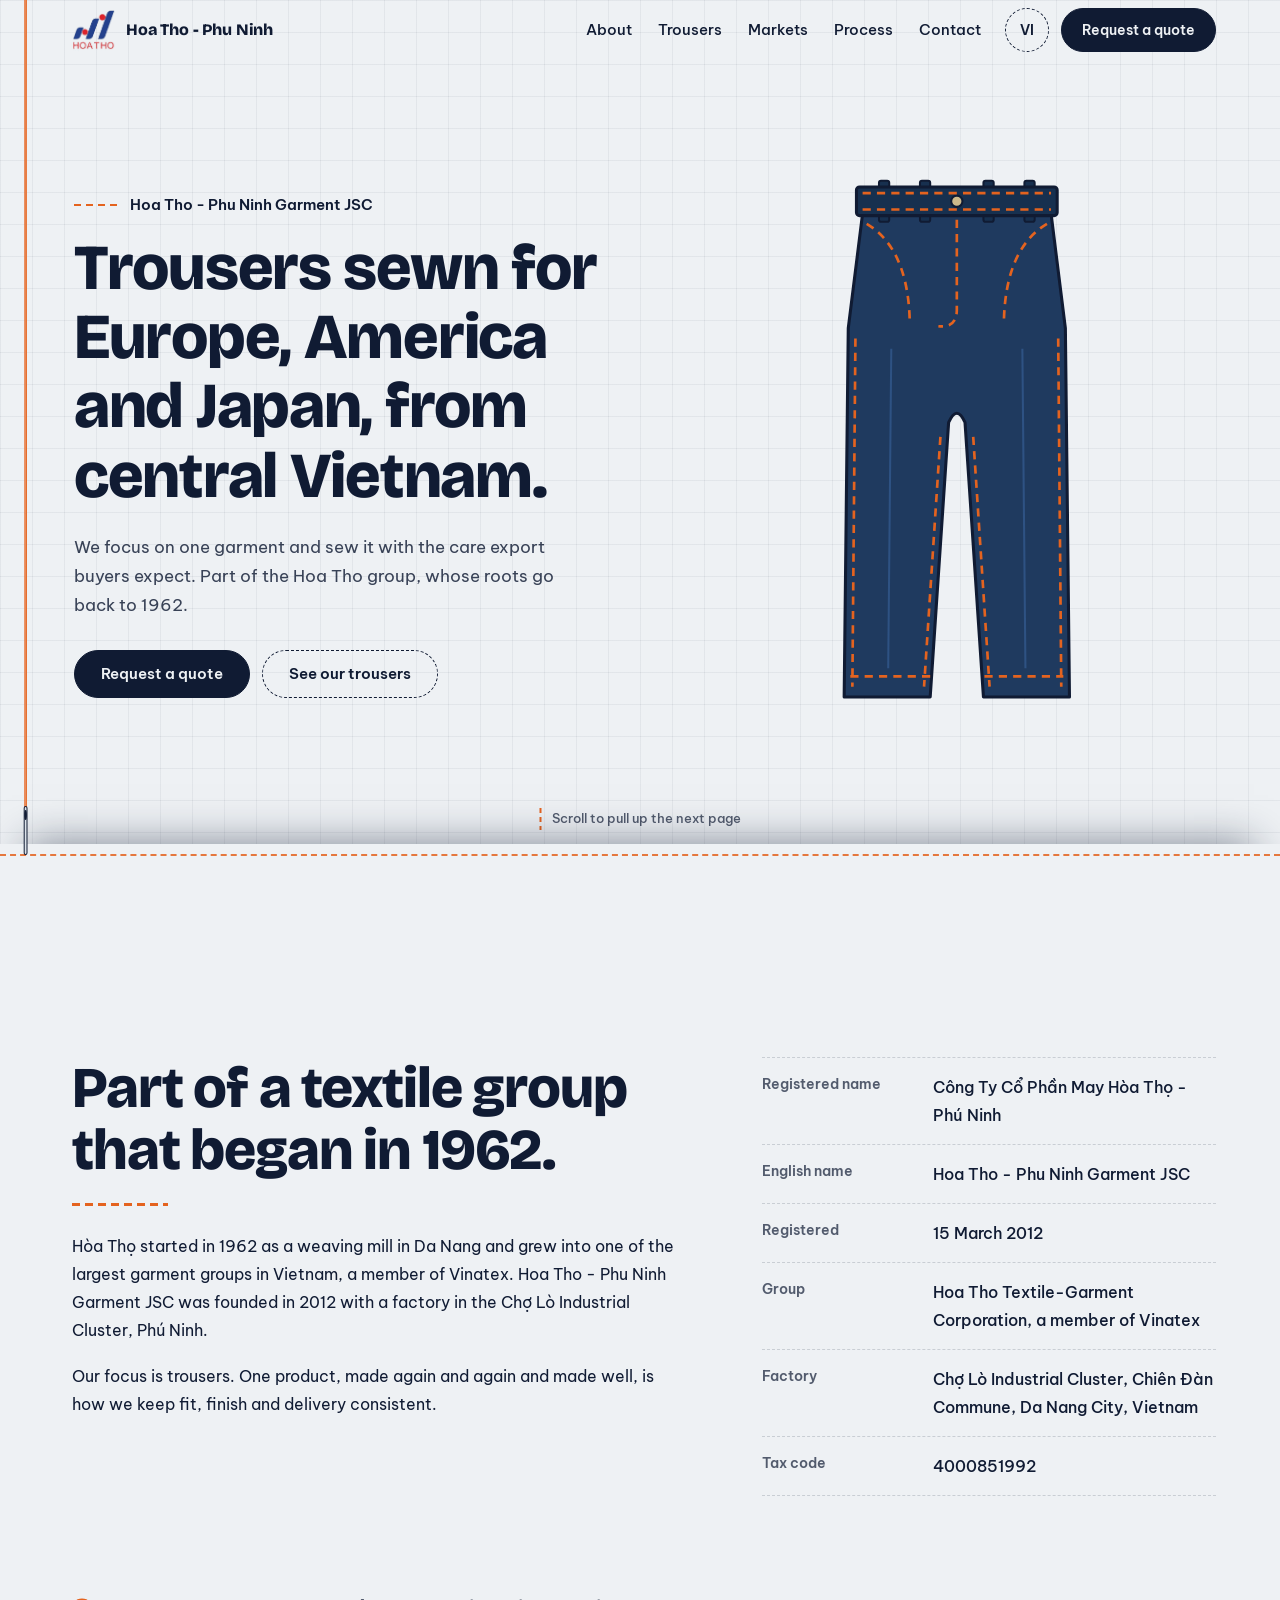
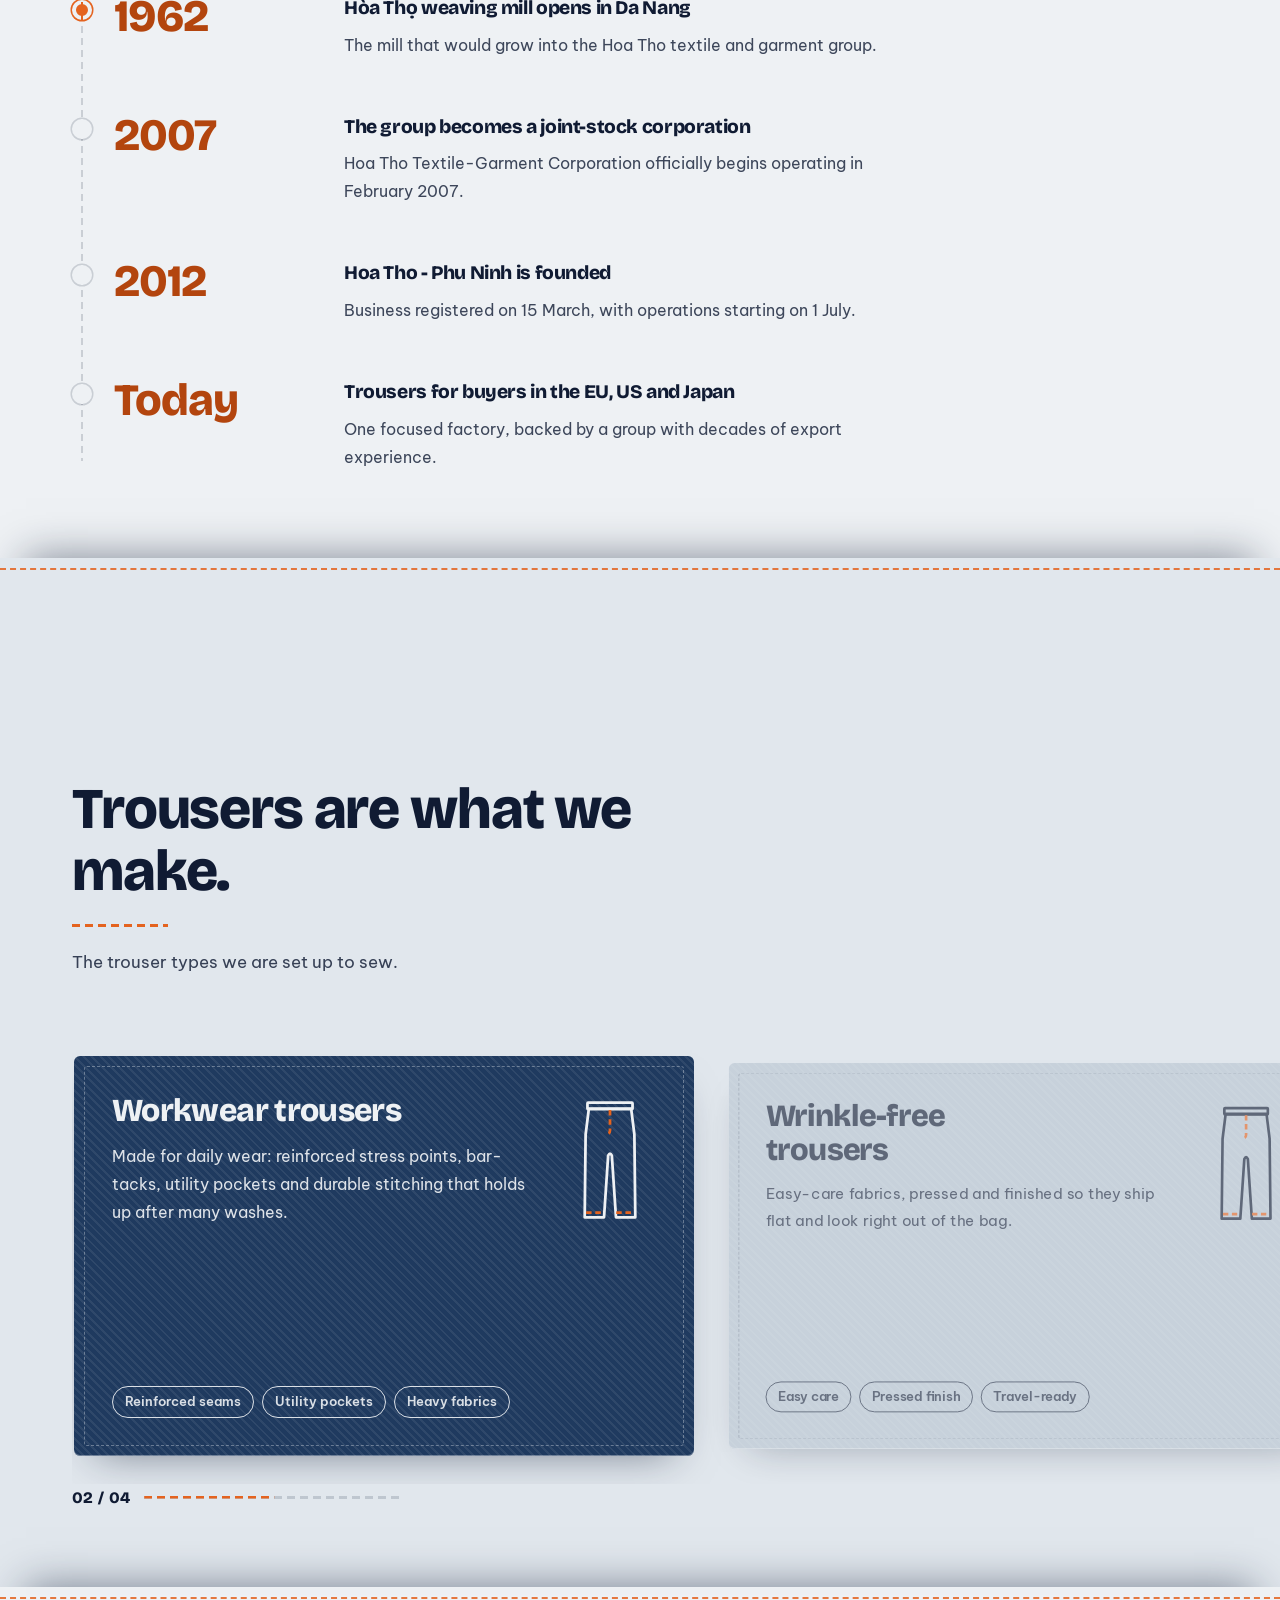
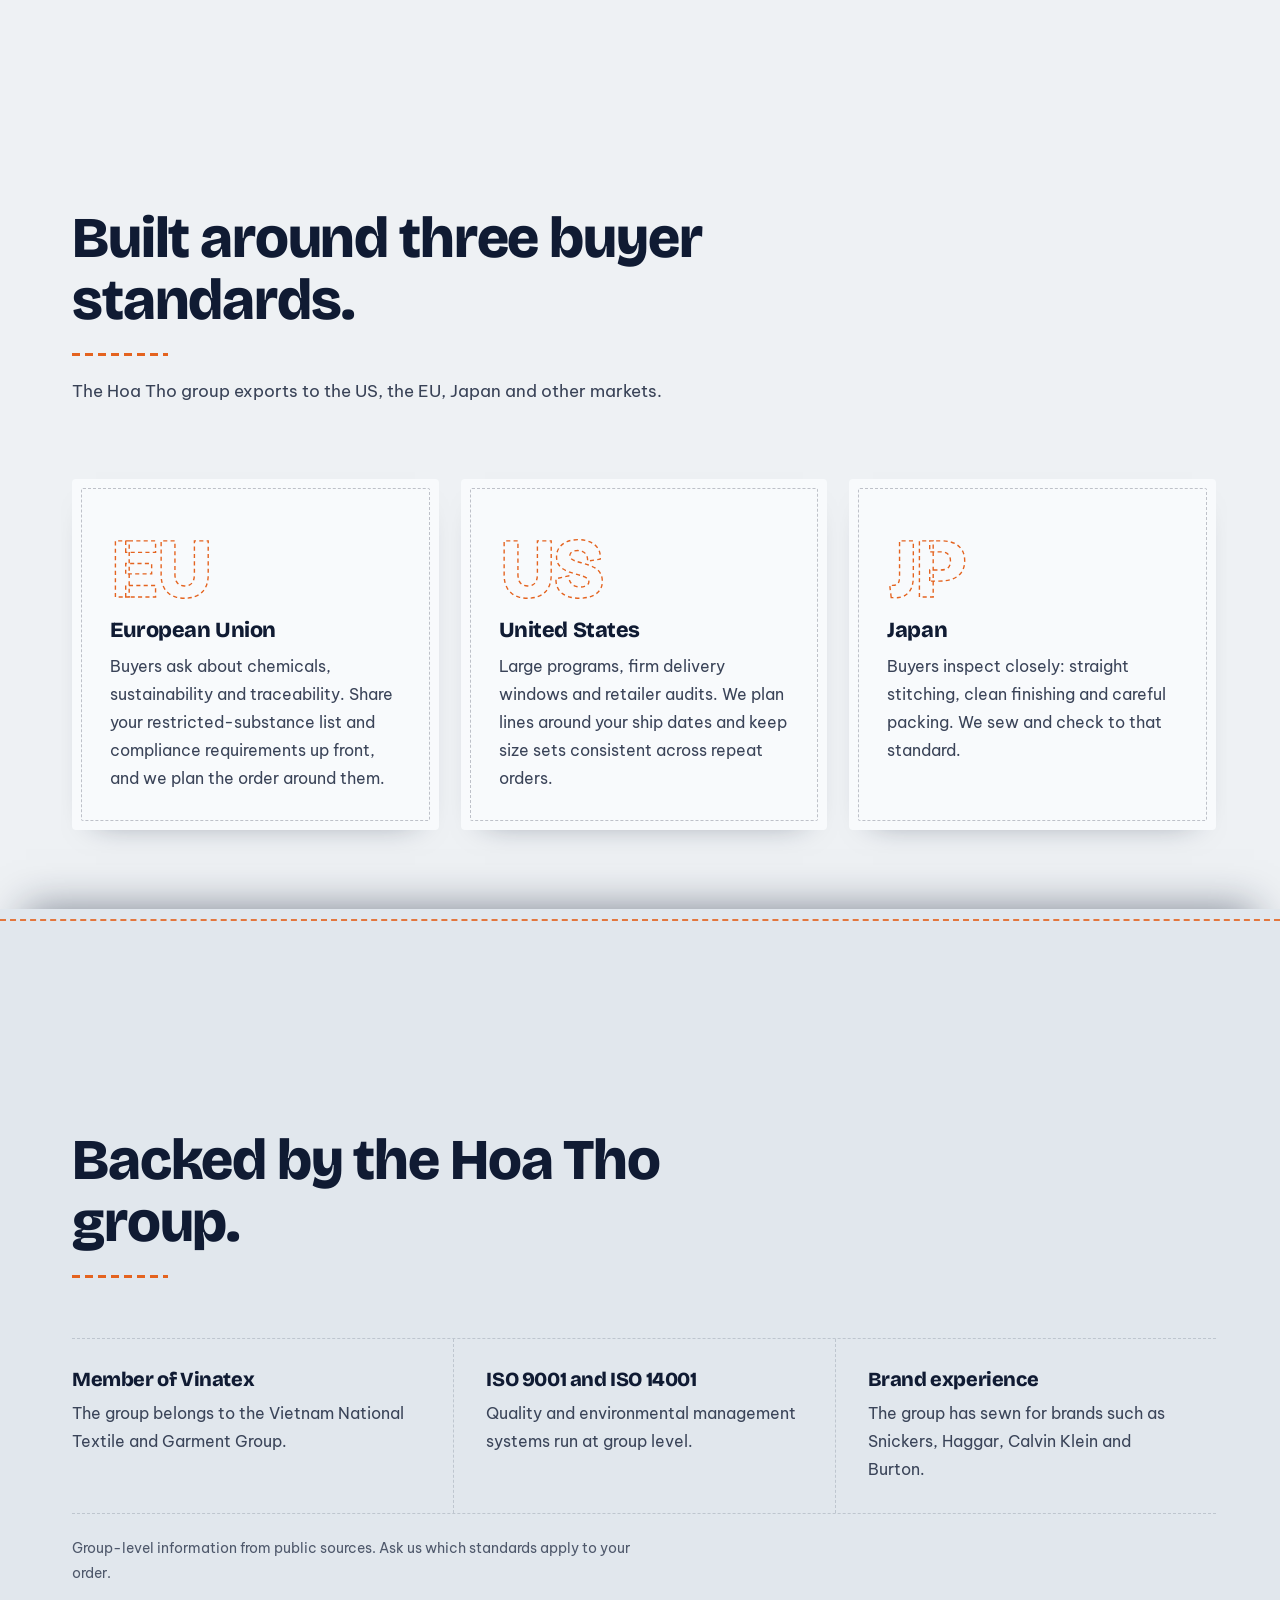
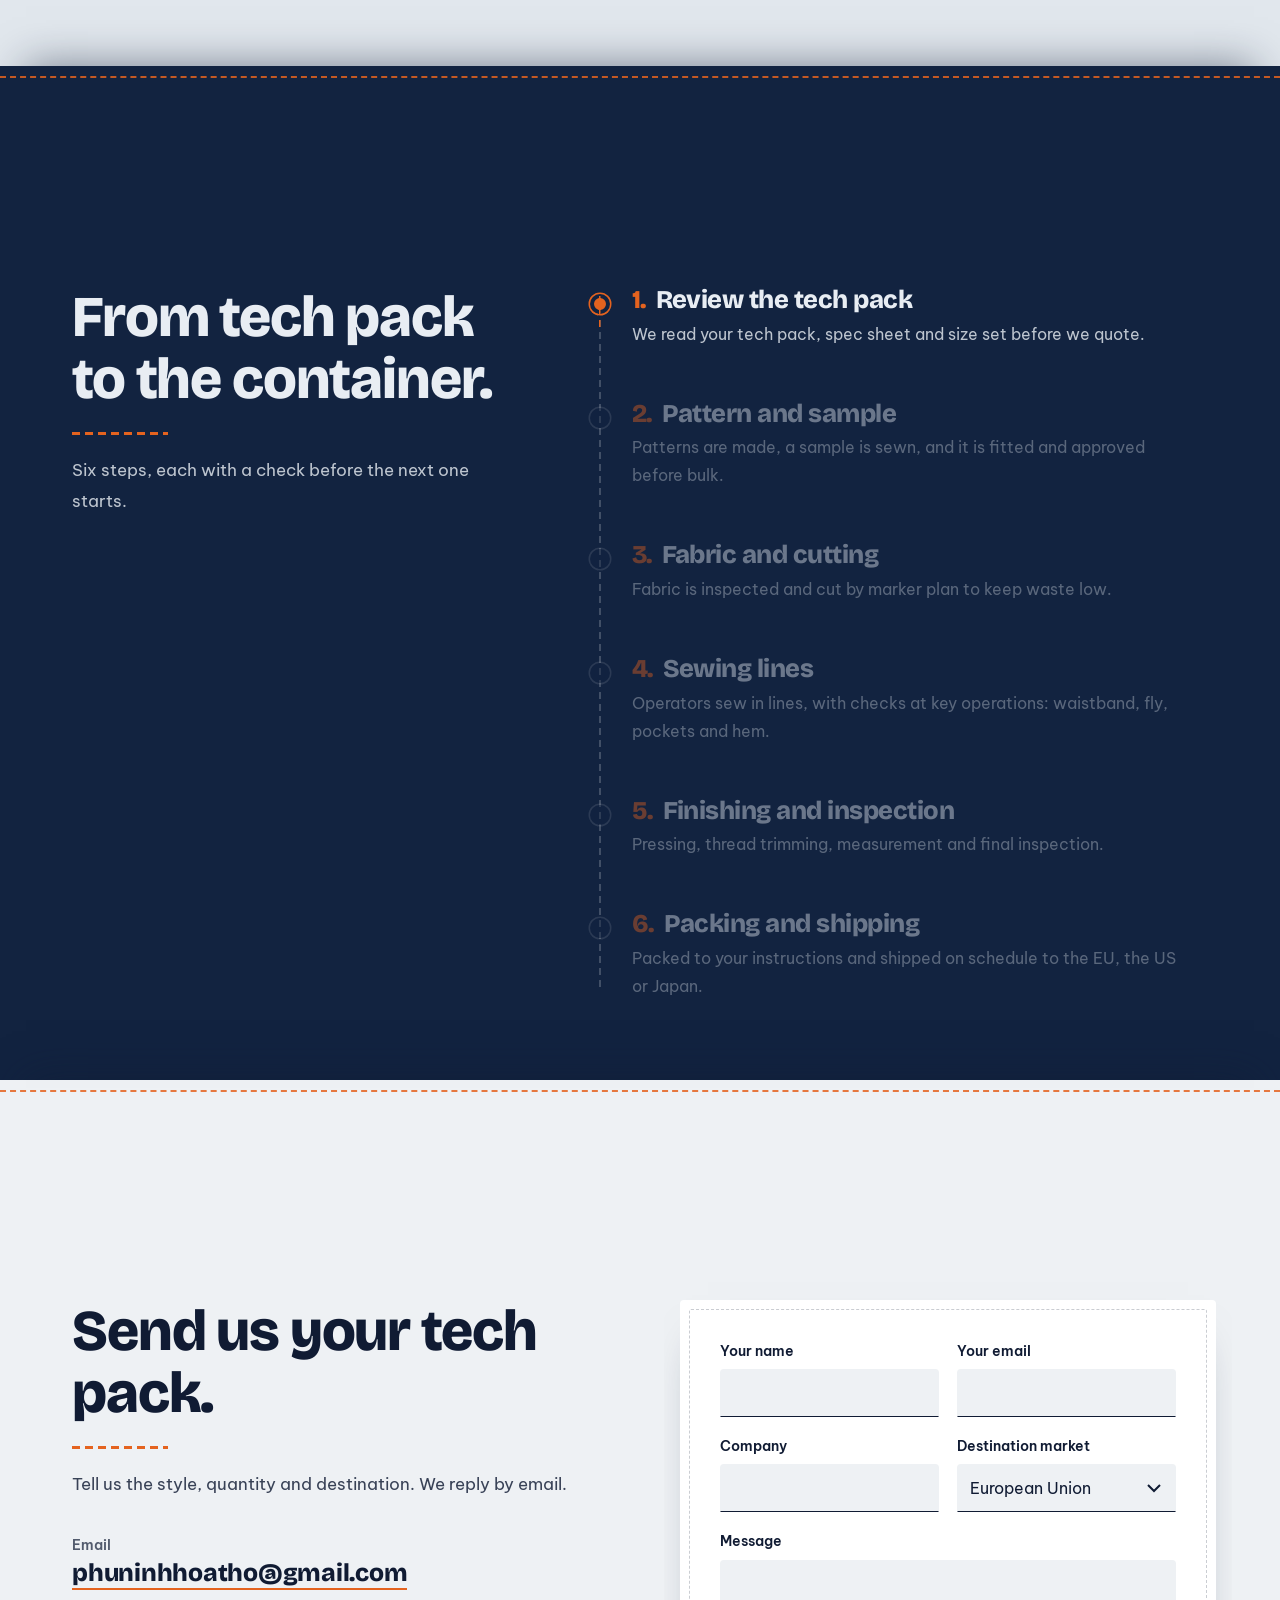
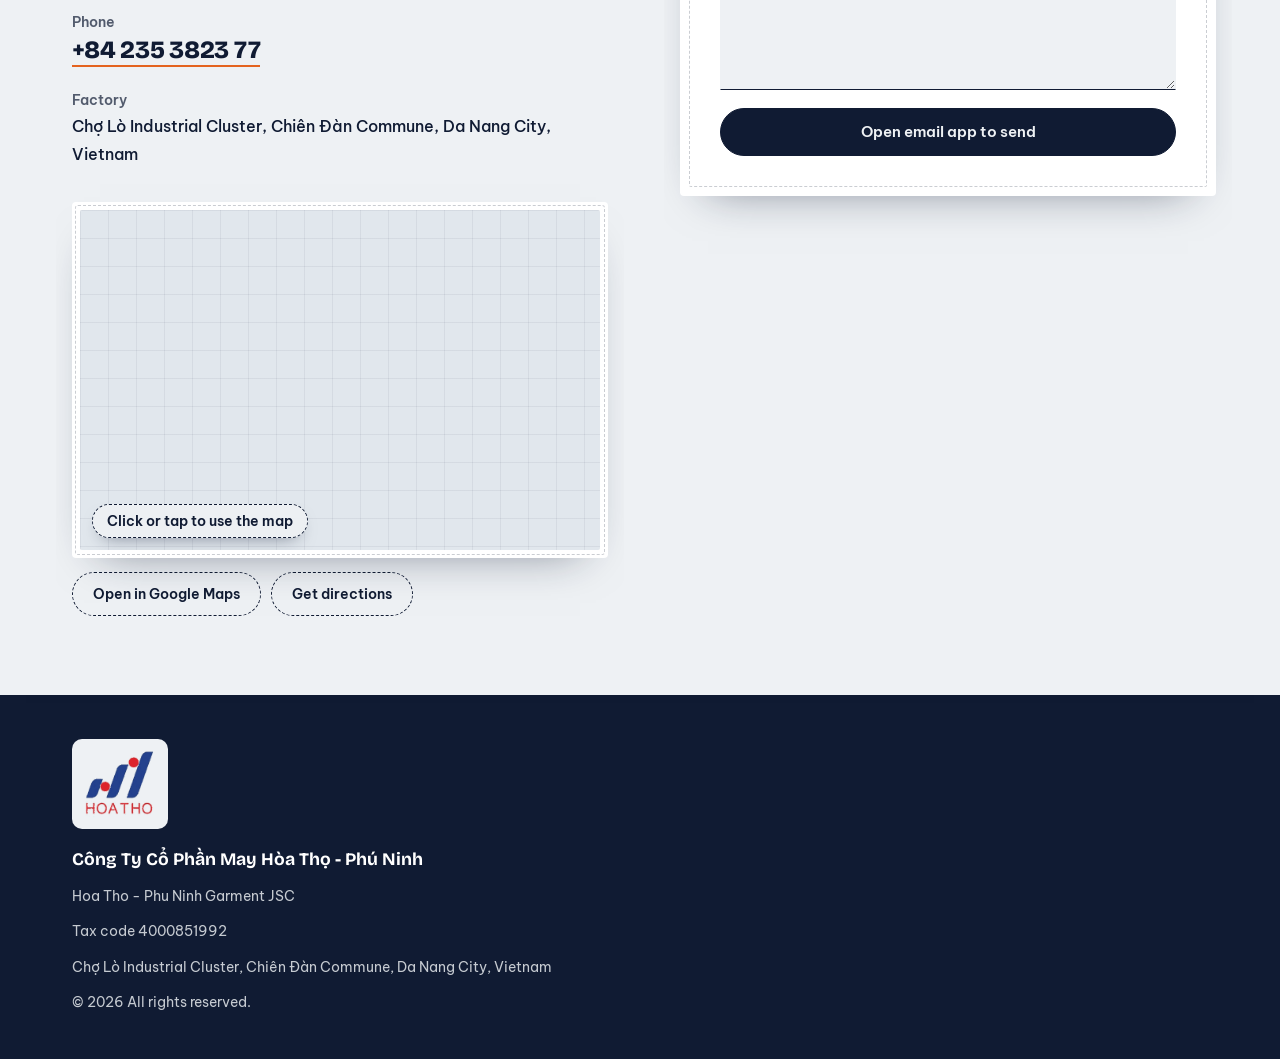
==== commit a98bbb18: "Update stylesheet and script link references" ====
--- a/index.html
+++ b/index.html
@@ -11,7 +11,7 @@
 <link rel="preconnect" href="https://fonts.gstatic.com" crossorigin>
 <link href="https://fonts.googleapis.com/css2?family=Be+Vietnam+Pro:wght@400;500;600&family=Bricolage+Grotesque:opsz,wght@12..96,600;12..96,800&display=swap" rel="stylesheet">
 <script>document.documentElement.classList.add('js');</script>
-<link rel="stylesheet" href="css/style.css">
+<link rel="stylesheet" href="style.css">
 </head>
 <body>
 <a class="skip" href="#main">Skip to content</a>
@@ -302,7 +302,7 @@
   </div>
 </footer>
 
-<script src="js/lenis.min.js"></script>
-<script src="js/main.js"></script>
+<script src="lenis.min.js"></script>
+<script src="main.js"></script>
 </body>
 </html>
--- a/style.css
+++ b/style.css
@@ -0,0 +1,265 @@
+:root{
+  --paper:#EEF1F4; --paper2:#E1E7ED; --ink:#101B33; --denim:#1F3A5F; --denim-d:#122340;
+  --khaki:#CDB98A; --thread:#E4631F; --thread-d:#B3450E; --line:rgba(16,27,51,.16);
+  --f-display:'Bricolage Grotesque','Segoe UI',system-ui,-apple-system,'Helvetica Neue',Arial,sans-serif;
+  --f-body:'Be Vietnam Pro','Segoe UI',system-ui,-apple-system,Roboto,'Helvetica Neue',Arial,sans-serif;
+  --hdr:60px; --logo:url([data-uri]); --pad:clamp(22px,5vw,64px);
+}
+*,*::before,*::after{box-sizing:border-box}
+*{margin:0}
+html{-webkit-text-size-adjust:100%;text-size-adjust:100%}
+html.lenis,html.lenis body{height:auto}
+.lenis.lenis-smooth{scroll-behavior:auto!important}
+.lenis.lenis-stopped{overflow:hidden}
+body{font-family:var(--f-body);background:var(--paper);color:var(--ink);line-height:1.65;font-size:1rem;overflow-x:hidden;overflow-x:clip;-webkit-font-smoothing:antialiased;-webkit-tap-highlight-color:transparent}
+img,svg{display:block;max-width:100%}
+a{color:inherit}
+h1,h2,h3{font-family:var(--f-display);line-height:1.08;letter-spacing:-.02em;font-weight:800}
+/* Vietnamese marks stack up to ~0.93em above and 0.2em below the baseline, so lines need more room than English */
+html[lang="vi"] h1,html[lang="vi"] h2,html[lang="vi"] h3{line-height:1.28}
+:focus-visible{outline:3px solid var(--thread);outline-offset:3px;border-radius:2px}
+.skip{position:absolute;left:12px;top:-60px;background:var(--ink);color:#fff;padding:10px 16px;z-index:100;border-radius:6px}
+.skip:focus{top:12px}
+section[id]{scroll-margin-top:var(--hdr)}
+
+/* ---------- header ---------- */
+.hdr{position:fixed;inset:0 0 auto 0;z-index:50;padding-top:env(safe-area-inset-top);transition:background .3s,border-color .3s;border-bottom:1px solid transparent}
+.hdr.sc{background:rgba(238,241,244,.88);-webkit-backdrop-filter:blur(10px);backdrop-filter:blur(10px);border-bottom-color:var(--line)}
+.hdr-in{height:var(--hdr);display:flex;align-items:center;gap:12px;padding:0 var(--pad) 0 calc(var(--pad) + 8px);max-width:1400px;margin:0 auto}
+.brand{display:flex;align-items:center;gap:10px;text-decoration:none;font-family:var(--f-display);font-weight:800;font-size:1rem;letter-spacing:-.01em;min-width:0;flex:1 1 auto}
+.logo{display:block;flex:none;width:44px;height:43px;background:var(--logo) center/contain no-repeat}
+.logo-chip{justify-self:start;background:var(--paper);border-radius:10px;padding:10px 12px;margin-bottom:6px}
+.logo-chip .logo{width:72px;height:70px}
+.brand span{white-space:nowrap;overflow:hidden;text-overflow:ellipsis}
+.nav{display:none;gap:26px;font-size:.92rem;font-weight:500}
+.nav a{text-decoration:none;padding:6px 0;background:linear-gradient(var(--thread),var(--thread)) 0 100%/0 2px no-repeat;transition:background-size .3s}
+.nav a:hover{background-size:100% 2px}
+.lang{min-width:44px;height:44px;border:1.5px dashed var(--ink);border-radius:999px;background:transparent;font:600 .85rem var(--f-body);color:var(--ink);cursor:pointer;padding:0 12px}
+.btn.hdr-cta{display:none}
+@media (min-width:640px){.btn.hdr-cta{display:inline-flex}}
+@media (min-width:980px){.nav{display:flex;margin-left:auto;margin-right:12px}.brand{flex:0 0 auto}}
+
+.btn{display:inline-flex;align-items:center;justify-content:center;min-height:48px;padding:0 26px;border-radius:999px;border:1.5px solid var(--ink);background:var(--ink);color:var(--paper);font:600 .95rem var(--f-body);white-space:nowrap;text-decoration:none;cursor:pointer;transition:background .25s,color .25s,border-color .25s}
+.btn:hover{background:var(--thread-d);border-color:var(--thread-d)}
+.btn.ghost{background:transparent;color:var(--ink);border-style:dashed}
+.btn.ghost:hover{background:var(--ink);color:var(--paper);border-style:solid}
+.hdr-cta.btn{min-height:44px;padding:0 20px;font-size:.88rem}
+
+/* ---------- thread that pulls the next page up (fixed overlay) ---------- */
+.pull{position:fixed;left:0;top:0;width:100%;height:100%;z-index:40;pointer-events:none;overflow:visible}
+.pull path.th{fill:none;stroke:var(--thread);stroke-width:2.6;stroke-linecap:round}
+.pull path.th2{fill:none;stroke:rgba(255,255,255,.35);stroke-width:.8;stroke-linecap:round}
+
+/* ---------- hero (static) ---------- */
+.hero{position:relative}
+.hero-sticky{position:relative;min-height:calc(100vh - 56px);min-height:calc(100svh - 56px);display:flex;align-items:center;padding:calc(var(--hdr) + 14px + env(safe-area-inset-top)) var(--pad) 28px calc(var(--pad) + 10px);
+  background-color:var(--paper);
+  background-image:linear-gradient(rgba(16,27,51,.055) 1px,transparent 1px),linear-gradient(90deg,rgba(16,27,51,.055) 1px,transparent 1px);
+  background-size:32px 32px}
+.hero-grid{display:grid;grid-template-columns:1.05fr .95fr;gap:clamp(16px,4vw,64px);align-items:center;width:100%;max-width:1280px;margin:0 auto}
+.hero-co{font-size:.95rem;font-weight:600;margin-bottom:16px;display:flex;align-items:center;gap:12px}
+.hero-co::before{content:"";width:44px;height:2px;background:repeating-linear-gradient(90deg,var(--thread) 0 7px,transparent 7px 12px);flex:none}
+.hero h1{font-size:clamp(2.1rem,5vw,4.3rem);font-size:clamp(2.1rem,min(5vw,10svh),4.3rem);max-width:16ch}
+.hero-lead{margin-top:22px;max-width:46ch;font-size:1.05rem;color:rgba(16,27,51,.82)}
+.hero-cta{margin-top:30px;display:flex;flex-wrap:wrap;gap:12px}
+.hero-art{display:flex;justify-content:center;align-items:center;min-height:0}
+.hero-art svg{height:min(66vh,600px);height:min(66svh,600px);width:auto;max-width:100%;overflow:visible}
+.hero-hint{position:absolute;left:50%;bottom:calc(14px + env(safe-area-inset-bottom));transform:translateX(-50%);font-size:.82rem;font-weight:500;color:rgba(16,27,51,.7);display:flex;align-items:center;gap:10px;white-space:nowrap;pointer-events:none}
+.hero-hint i{width:2px;height:22px;background:repeating-linear-gradient(to bottom,var(--thread) 0 5px,transparent 5px 9px)}
+@media (max-width:820px){
+  .hero-grid{grid-template-columns:1fr;gap:10px}
+  .hero h1{font-size:clamp(1.75rem,8vw,2.4rem);max-width:17ch}
+  .hero-lead,.hero-cta .ghost{display:none}
+  .hero-cta{margin-top:18px}
+  .hero-co{margin-bottom:10px;font-size:.85rem}
+  .hero-art svg{height:min(36vh,360px);height:min(36svh,360px)}
+  .hero-hint{display:none}
+}
+@media (max-width:820px) and (max-height:600px){
+  .hero-co{display:none}
+  .hero-art svg{height:min(30vh,380px);height:min(30svh,380px)}
+}
+@media (max-height:480px) and (min-width:821px){
+  .hero h1{font-size:clamp(1.4rem,8.5vh,2.4rem)}
+  .hero-lead,.hero-cta{display:none}
+  .hero-co{margin-bottom:8px}
+}
+/* load-in: the one orchestrated moment */
+@keyframes wipe{from{clip-path:inset(-25% 100% -25% 0)}to{clip-path:inset(-25% -3% -25% -3%)}}
+@keyframes cut{from{clip-path:inset(0 0 100% 0)}to{clip-path:inset(-10% -10% -10% -10%)}}
+@keyframes rise{from{opacity:0}to{opacity:1}}
+.js .hero h1{animation:wipe 1.3s cubic-bezier(.65,0,.2,1) .15s both}
+.js .hero-co,.js .hero-lead,.js .hero-cta{animation:rise .8s ease 1s both}
+.js .hero-art{animation:cut 1.2s cubic-bezier(.65,0,.2,1) .35s both}
+
+/* ---------- generic sections ---------- */
+.sec{padding:clamp(76px,12vw,150px) var(--pad) clamp(76px,12vw,150px) calc(var(--pad) + 8px);position:relative;box-shadow:0 -26px 40px -26px rgba(16,27,51,.5)}
+.sec::before{content:"";position:absolute;left:0;right:0;top:10px;border-top:2px dashed var(--thread);opacity:.85;pointer-events:none}
+.sec .wrap{will-change:transform}
+.wrap{max-width:1180px;margin:0 auto}
+.sec h2{font-size:clamp(1.9rem,5.2vw,3.6rem);max-width:18ch}
+.sec-lead{margin-top:20px;max-width:54ch;font-size:1.08rem;color:rgba(16,27,51,.82)}
+/* body text safety: prevent Vietnamese descenders/diacritics from overlapping */
+.hero-lead,.sec-lead,.about-grid .body p,.tl p,.facts dd,.card p,.mk p,.st-grid p,.note,.pc p,.ct-lines dd.plain,footer span{line-height:1.75;overflow-wrap:anywhere;}
+.about-grid .body p+p{margin-top:18px;}
+.seam{display:block;height:3px;width:96px;margin-top:22px;background:repeating-linear-gradient(90deg,var(--thread) 0 8px,transparent 8px 13px)}
+.dark{background:var(--denim-d);color:#E8EDF3}
+.dark .sec-lead,.dark p{color:rgba(232,237,243,.8)}
+.alt{background:var(--paper2)}
+
+/* reveal: a wipe along the seam (only things that are not scrubbed) */
+.js [data-rv]{clip-path:inset(-20% 100% -20% 0)}
+.js [data-rv].in{clip-path:inset(-20% -3% -20% -3%);transition:clip-path 1.1s cubic-bezier(.65,0,.2,1);transition-delay:var(--d,0s)}
+
+/* ---------- about ---------- */
+.about-grid{display:grid;gap:clamp(36px,6vw,80px);grid-template-columns:1fr}
+.about-grid p+p{margin-top:16px}
+.about-grid .body{margin-top:26px;max-width:58ch}
+.facts{border-top:1.5px dashed var(--line);align-self:start}
+.facts div{display:grid;grid-template-columns:minmax(96px,34%) 1fr;gap:16px;padding:15px 0;border-bottom:1.5px dashed var(--line)}
+.facts dt{font-size:.88rem;font-weight:600;color:rgba(16,27,51,.7)}
+.facts dd{font-weight:500;overflow-wrap:anywhere}
+@media (min-width:900px){.about-grid{grid-template-columns:1.15fr .85fr}}
+
+/* thread timeline (shared by about + process) */
+.thread{list-style:none;padding:0 0 0 42px;position:relative;--tc:var(--line);--p:1}
+.js .thread{--p:0}
+.thread::before,.thread::after{content:"";position:absolute;left:9px;top:10px;bottom:10px;width:2px;background:repeating-linear-gradient(to bottom,var(--tc) 0 7px,transparent 7px 12px)}
+.thread::after{--tc:var(--thread);clip-path:inset(0 0 calc(100% - var(--p) * 100%) 0)}
+.thread>li{position:relative;padding-bottom:clamp(30px,5vw,52px)}
+.thread>li:last-child{padding-bottom:0}
+.thread>li::before{content:"";position:absolute;left:-42px;top:8px;width:20px;height:20px;border-radius:50%;background:var(--thread);border:4px solid var(--paper);box-shadow:0 0 0 1.5px var(--thread);transition:background .3s,box-shadow .3s}
+.js .thread>li:not(.on)::before{background:var(--paper);box-shadow:0 0 0 1.5px var(--line)}
+.tl{margin-top:clamp(56px,8vw,96px)}
+.tl time{font-family:var(--f-display);font-weight:800;font-size:clamp(1.9rem,4.2vw,2.8rem);letter-spacing:-.02em;color:var(--thread-d);line-height:1.1;display:block}
+.tl h3{font-size:1.2rem;margin:6px 0 6px}
+.tl p{max-width:52ch;color:rgba(16,27,51,.8)}
+@media (min-width:900px){
+  .tl>li{display:grid;grid-template-columns:190px 1fr;gap:12px 40px;align-items:start}
+  .tl time{grid-row:span 2}
+  .tl h3{margin:6px 0 0}
+}
+
+/* ---------- products: swipeable carousel of fabric swatches ---------- */
+.car-wrap{margin-top:clamp(40px,6vw,72px)}
+.car{--cw:clamp(272px,80vw,430px);--gap:clamp(14px,2vw,24px);display:flex;gap:var(--gap);overflow-x:auto;overflow-y:hidden;scroll-snap-type:x mandatory;scroll-padding-left:2px;-webkit-overflow-scrolling:touch;overscroll-behavior-x:contain;margin-right:calc(-1 * max(var(--pad), (100vw - 1188px) / 2));padding:6px var(--pad) 28px 2px;scrollbar-width:none;position:relative;cursor:grab;outline-offset:-3px}
+.car::-webkit-scrollbar{display:none}
+/* trailing spacer so that every slide, including the last, can sit at the start of the track */
+.car::after{content:"";flex:0 0 max(0px,calc(100% - var(--cw) - var(--gap)))}
+@media (min-width:900px){.car{--cw:min(620px,52vw);--ch:400px}}
+.car.drag{scroll-snap-type:none;cursor:grabbing;user-select:none;-webkit-user-select:none}
+.card{--c-bg:var(--khaki);--c-ink:var(--ink);flex:0 0 var(--cw);scroll-snap-align:start;scroll-snap-stop:always;position:relative;min-height:var(--ch,calc(var(--cw) * 1.22));border-radius:6px;padding:clamp(24px,3.2vw,38px);background-color:var(--c-bg);color:var(--c-ink);
+  background-image:repeating-linear-gradient(45deg,rgba(255,255,255,.07) 0 2px,transparent 2px 6px);
+  display:grid;grid-template-columns:1fr auto;gap:20px;align-content:space-between;box-shadow:0 -1px 0 rgba(255,255,255,.35) inset,0 18px 40px -22px rgba(16,27,51,.55)}
+.js .card{transition:opacity .45s ease,transform .45s ease}
+.js .card:not(.on){opacity:.62;transform:scale(.965)}
+.card::after{content:"";position:absolute;inset:10px;border:1.5px dashed currentColor;opacity:.35;border-radius:3px;pointer-events:none}
+.card h3{font-size:clamp(1.45rem,3.2vw,2rem);max-width:14ch}
+.card p{margin-top:14px;max-width:38ch;opacity:.92}
+.card .ico{width:clamp(56px,10vw,92px);height:auto;aspect-ratio:400/580;color:currentColor;align-self:start}
+.card ul{grid-column:1/-1;list-style:none;padding:0;display:flex;flex-wrap:wrap;gap:8px}
+.card li{font-size:.82rem;font-weight:600;padding:4px 12px;border:1.5px solid currentColor;border-radius:999px;opacity:.9}
+.c1{--c-bg:#CDB98A}
+.c2{--c-bg:#1F3A5F;--c-ink:#EEF1F4}
+.c3{--c-bg:#B7C4D1}
+.c4{--c-bg:#2B303A;--c-ink:#EEF1F4}
+.car-ctl{display:flex;align-items:center;gap:16px;margin-top:4px;padding-right:2px}
+.car-meta{display:flex;align-items:center;gap:14px;flex:1;min-width:0}
+.car-count{font:800 1rem var(--f-display);letter-spacing:.02em;white-space:nowrap}
+.car-bar{flex:1;max-width:260px;min-width:40px;height:3px;position:relative;background:repeating-linear-gradient(90deg,var(--line) 0 8px,transparent 8px 13px)}
+.car-bar i{position:absolute;inset:0;background:repeating-linear-gradient(90deg,var(--thread) 0 8px,transparent 8px 13px);clip-path:inset(0 calc(100% - var(--p,0.25) * 100%) 0 0)}
+.car-hint{font-size:.85rem;color:rgba(16,27,51,.7);white-space:nowrap}
+
+/* ---------- markets ---------- */
+.mk-grid{margin-top:clamp(40px,6vw,72px);display:grid;gap:22px;grid-template-columns:1fr}
+.mk{background:#F8FAFC;padding:clamp(26px,3.4vw,38px);position:relative;border-radius:4px;box-shadow:0 14px 30px -24px rgba(16,27,51,.5)}
+.mk::after{content:"";position:absolute;inset:9px;border:1.5px dashed rgba(16,27,51,.25);border-radius:2px;pointer-events:none}
+.mk-code{width:clamp(130px,16vw,180px);height:auto;margin-bottom:12px;overflow:visible}
+.mk-code text{font-family:var(--f-display);font-weight:800;font-size:104px;fill:none;stroke:var(--thread);stroke-width:1.7;stroke-dasharray:5 4}
+.mk h3{font-size:1.35rem;margin-bottom:10px}
+.mk p{color:rgba(16,27,51,.82)}
+@media (min-width:900px){.mk-grid{grid-template-columns:repeat(3,1fr)}}
+
+/* ---------- group standards ---------- */
+.st-grid{margin-top:clamp(36px,5vw,60px);display:grid;gap:0;grid-template-columns:1fr;border-top:1.5px dashed var(--line)}
+.st-grid>div{padding:26px 0;border-bottom:1.5px dashed var(--line)}
+.st-grid h3{font-size:1.25rem;margin-bottom:8px}
+.st-grid p{color:rgba(16,27,51,.8);max-width:44ch}
+.note{margin-top:22px;font-size:.88rem;color:rgba(16,27,51,.7);max-width:64ch}
+@media (min-width:900px){
+  .st-grid{grid-template-columns:repeat(3,1fr);border-bottom:1.5px dashed var(--line)}
+  .st-grid>div{border-bottom:0;padding:30px 32px 30px 0}
+  .st-grid>div+div{padding-left:32px;border-left:1.5px dashed var(--line)}
+}
+
+/* ---------- process ---------- */
+.pc-wrap{display:grid;gap:clamp(40px,6vw,70px);grid-template-columns:1fr}
+.pc-head{align-self:start}
+.pc{--tc:rgba(255,255,255,.2);counter-reset:s}
+.pc>li::before{border-color:var(--denim-d);box-shadow:0 0 0 1.5px var(--thread)}
+.js .pc>li:not(.on)::before{background:var(--denim-d);box-shadow:0 0 0 1.5px rgba(255,255,255,.25)}
+.pc>li{counter-increment:s;transition:opacity .4s}
+.js .pc>li:not(.on){opacity:.42}
+.pc h3{font-size:clamp(1.25rem,2.6vw,1.6rem);margin-bottom:6px}
+.pc h3::before{content:counter(s) ".";color:var(--thread);margin-right:10px}
+.pc p{max-width:50ch}
+@media (min-width:900px){
+  .pc-wrap{grid-template-columns:5fr 7fr}
+  .pc-head{position:sticky;top:calc(var(--hdr) + 40px)}
+}
+
+/* ---------- contact ---------- */
+.ct-grid{display:grid;gap:clamp(36px,6vw,72px);grid-template-columns:minmax(0,1fr);align-items:start}
+.ct-lines{margin-top:34px;display:grid;gap:22px}
+.ct-lines dt{font-size:.88rem;font-weight:600;color:rgba(16,27,51,.7)}
+.ct-lines dd{font-family:var(--f-display);font-weight:800;font-size:clamp(1.05rem,4.4vw,1.55rem);letter-spacing:-.01em;overflow-wrap:anywhere;line-height:1.3}
+.ct-lines dd.plain{font-family:var(--f-body);font-weight:500;font-size:1rem;letter-spacing:0}
+.ct-lines a{text-decoration:none;background:linear-gradient(var(--thread),var(--thread)) 0 100%/100% 2px no-repeat;padding-bottom:2px}
+.ct-lines a:hover{color:var(--thread-d)}
+/* map */
+.map-box{margin-top:34px;padding:8px;background:#fff;border-radius:4px;position:relative;box-shadow:0 20px 44px -28px rgba(16,27,51,.55)}
+.map-box::after{content:"";position:absolute;inset:3px;border:1.5px dashed rgba(16,27,51,.22);border-radius:3px;pointer-events:none;z-index:2}
+.map{position:relative;height:clamp(250px,62vw,340px);overflow:hidden;border-radius:2px;background-color:var(--paper2);background-image:linear-gradient(rgba(16,27,51,.06) 1px,transparent 1px),linear-gradient(90deg,rgba(16,27,51,.06) 1px,transparent 1px);background-size:28px 28px}
+.map iframe{position:absolute;inset:0;width:100%;height:100%;border:0;display:block;pointer-events:none}
+.map.live iframe{pointer-events:auto}
+/* until the visitor opts in, the map does not capture page scrolling (wheel / touch) */
+.map-shield{position:absolute;inset:0;z-index:1;width:100%;border:0;background:transparent;cursor:pointer;display:flex;align-items:flex-end;justify-content:flex-start;padding:12px;font:600 .85rem var(--f-body);color:var(--ink);text-align:left}
+.map-shield span{background:rgba(238,241,244,.95);border:1.5px dashed var(--ink);border-radius:999px;padding:7px 14px;box-shadow:0 8px 18px -10px rgba(16,27,51,.6);transition:background .25s,color .25s}
+.map-shield:hover span{background:var(--ink);color:var(--paper);border-style:solid}
+.map.live .map-shield{display:none}
+.map-links{display:flex;flex-wrap:wrap;gap:10px;margin-top:14px}
+.map-links .btn{min-height:44px;padding:0 20px;font-size:.9rem}
+.fm{background:#fff;padding:clamp(22px,4vw,40px);border-radius:4px;position:relative;box-shadow:0 20px 44px -28px rgba(16,27,51,.55)}
+.fm::after{content:"";position:absolute;inset:9px;border:1.5px dashed rgba(16,27,51,.22);border-radius:2px;pointer-events:none}
+.fm form{position:relative;z-index:1;display:grid;gap:18px;grid-template-columns:minmax(0,1fr)}
+.fld{display:grid;gap:6px;min-width:0}
+.fld.two{gap:18px;grid-template-columns:minmax(0,1fr)}
+.fld label{font-size:.88rem;font-weight:600}
+.fld input,.fld select,.fld textarea{width:100%;min-width:0;max-width:100%;text-overflow:ellipsis;min-height:48px;font:400 16px var(--f-body);color:var(--ink);background:var(--paper);border:1.5px solid transparent;border-bottom-color:var(--ink);border-radius:4px 4px 0 0;padding:10px 12px;-webkit-appearance:none;appearance:none}
+.fld textarea{min-height:130px;resize:vertical}
+.fld select{background-image:url("data:image/svg+xml,%3Csvg xmlns='http://www.w3.org/2000/svg' width='14' height='9' viewBox='0 0 14 9'%3E%3Cpath d='M1 1l6 6 6-6' fill='none' stroke='%23101B33' stroke-width='2'/%3E%3C/svg%3E");background-repeat:no-repeat;background-position:right 14px center;padding-right:40px}
+.fld input:focus,.fld select:focus,.fld textarea:focus{outline:none;border-color:var(--thread);background:#fff}
+@media (min-width:560px){.fld.two{grid-template-columns:minmax(0,1fr) minmax(0,1fr)}}
+.err{color:#B3260E;font-size:.9rem;font-weight:600}
+.err[hidden]{display:none}
+.fm .btn{width:100%}
+.sent{border:1.5px dashed var(--thread);border-radius:4px;padding:16px;display:grid;gap:12px;background:#FFF7F1}
+.sent[hidden]{display:none}
+.sent p{font-weight:600;font-size:.95rem}
+.sent .acts{display:flex;flex-wrap:wrap;gap:10px}
+.sent .btn{width:auto;min-height:44px;padding:0 18px;font-size:.9rem}
+.sent .copied{font-size:.88rem;font-weight:600;color:var(--thread-d)}
+@media (min-width:900px){.ct-grid{grid-template-columns:minmax(0,1fr) minmax(0,1fr)}}
+
+/* ---------- footer ---------- */
+footer{background:var(--ink);color:rgba(238,241,244,.82);padding:44px var(--pad) calc(44px + env(safe-area-inset-bottom)) calc(var(--pad) + 8px);font-size:.9rem}
+footer .wrap{display:grid;gap:10px}
+footer strong{color:#fff;font-family:var(--f-display);font-size:1.1rem}
+
+/* ---------- reduced motion ---------- */
+@media (prefers-reduced-motion:reduce){
+  *,*::before,*::after{animation:none!important;transition:none!important;scroll-behavior:auto!important}
+  .js [data-rv]{clip-path:none!important}
+  .js .thread{--p:1!important}
+  .hero-hint,.pull{display:none}
+}
